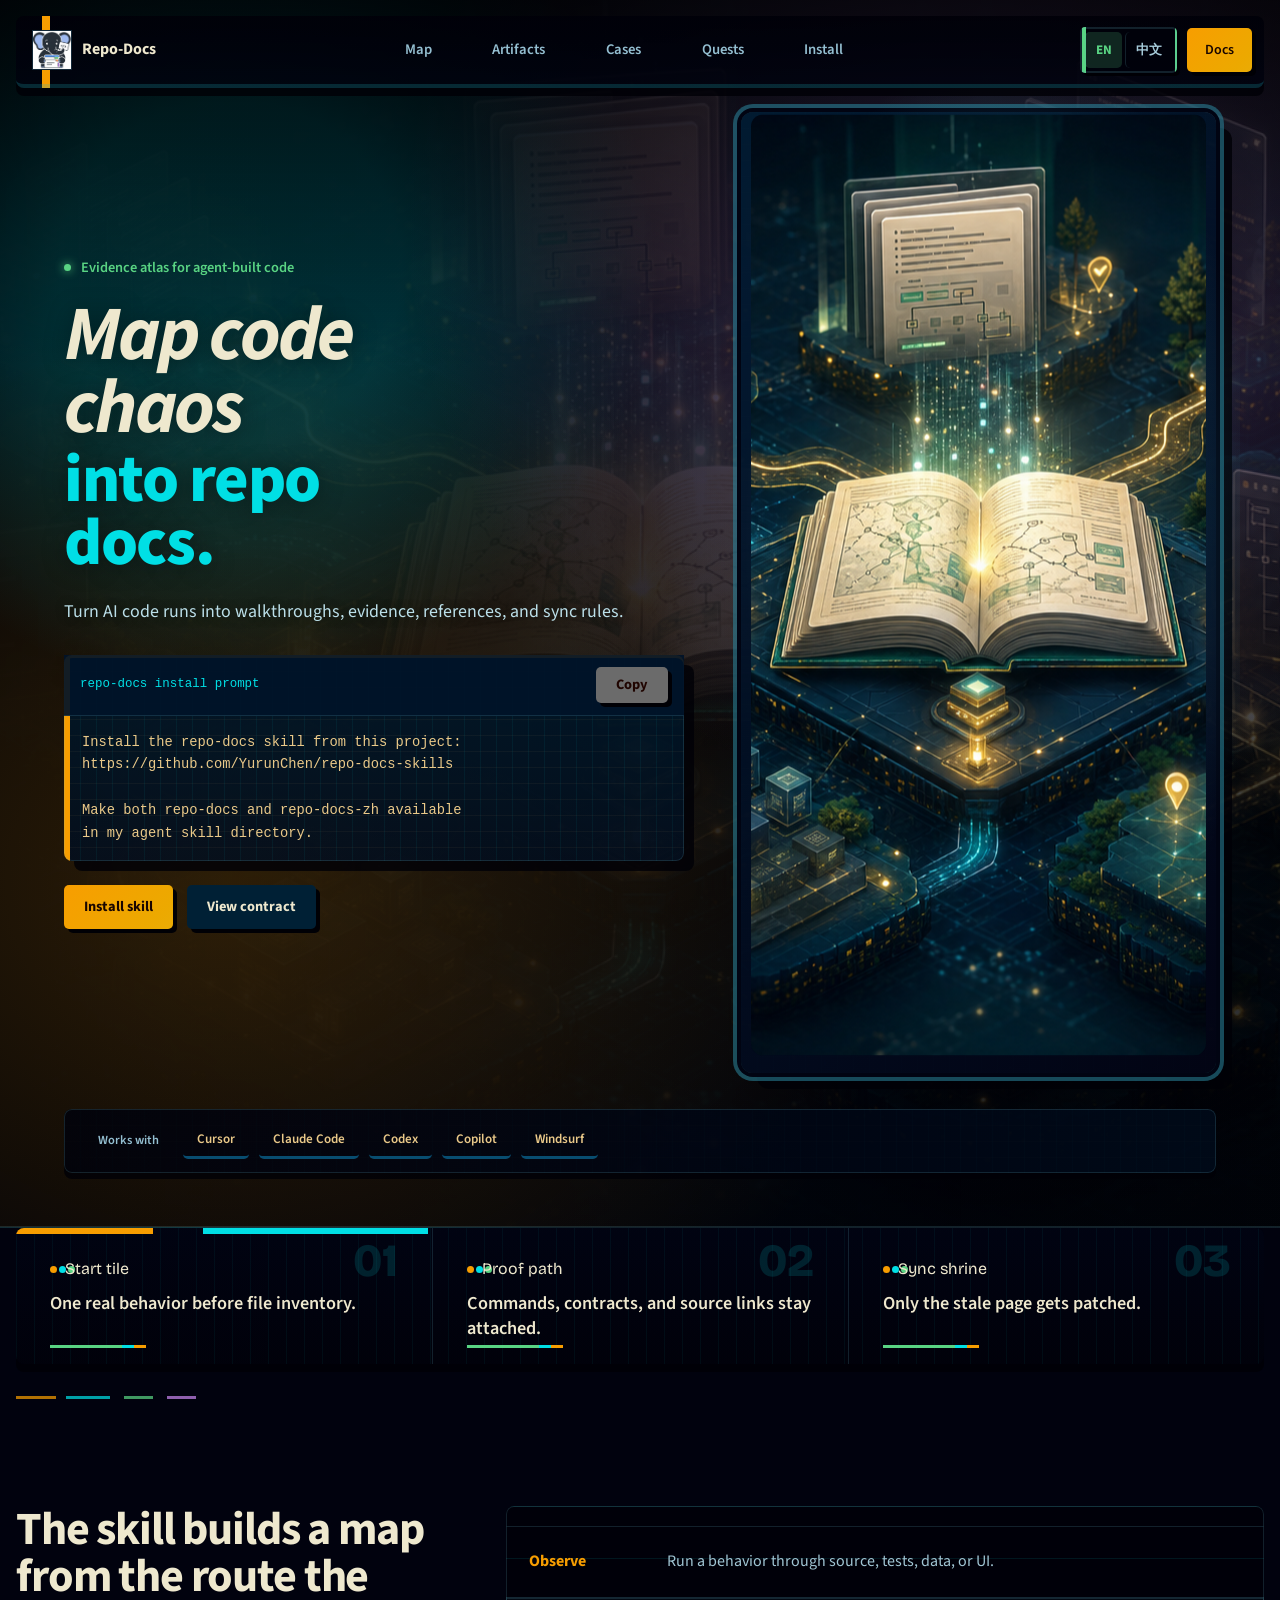
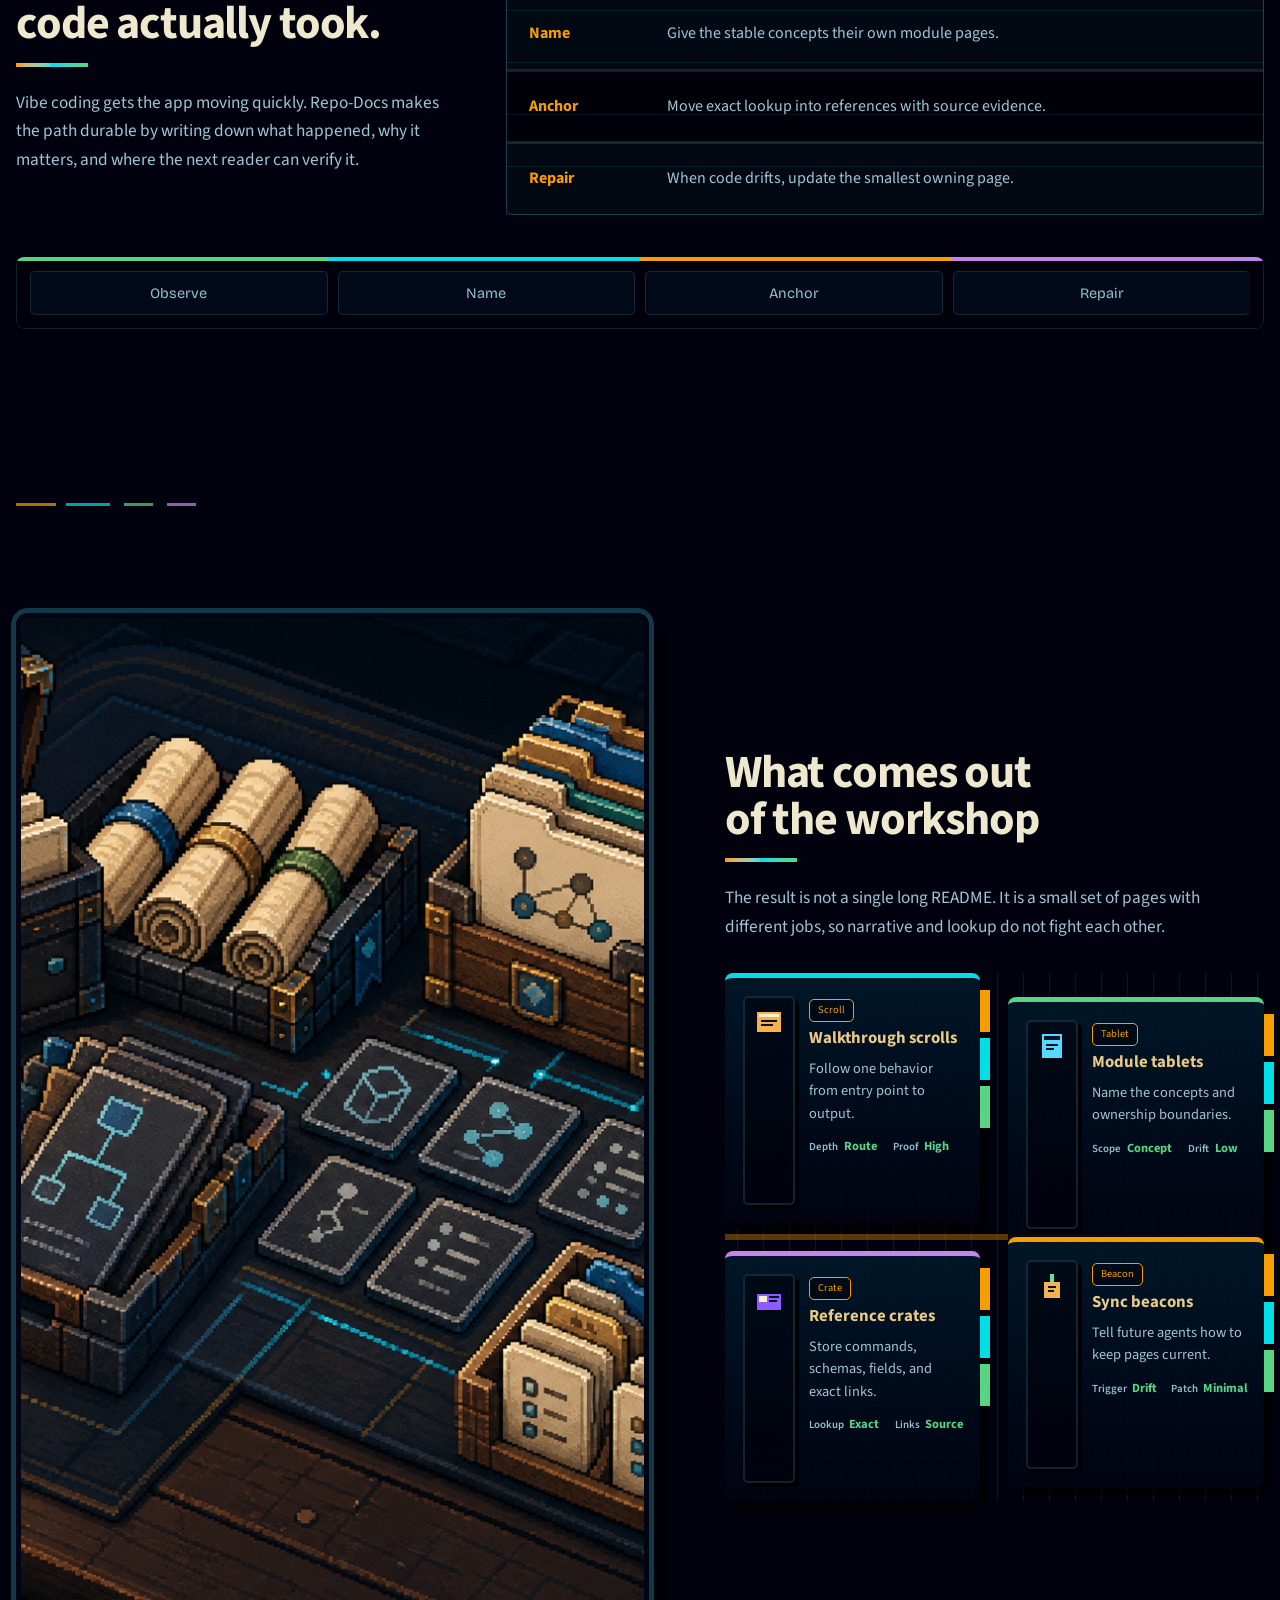
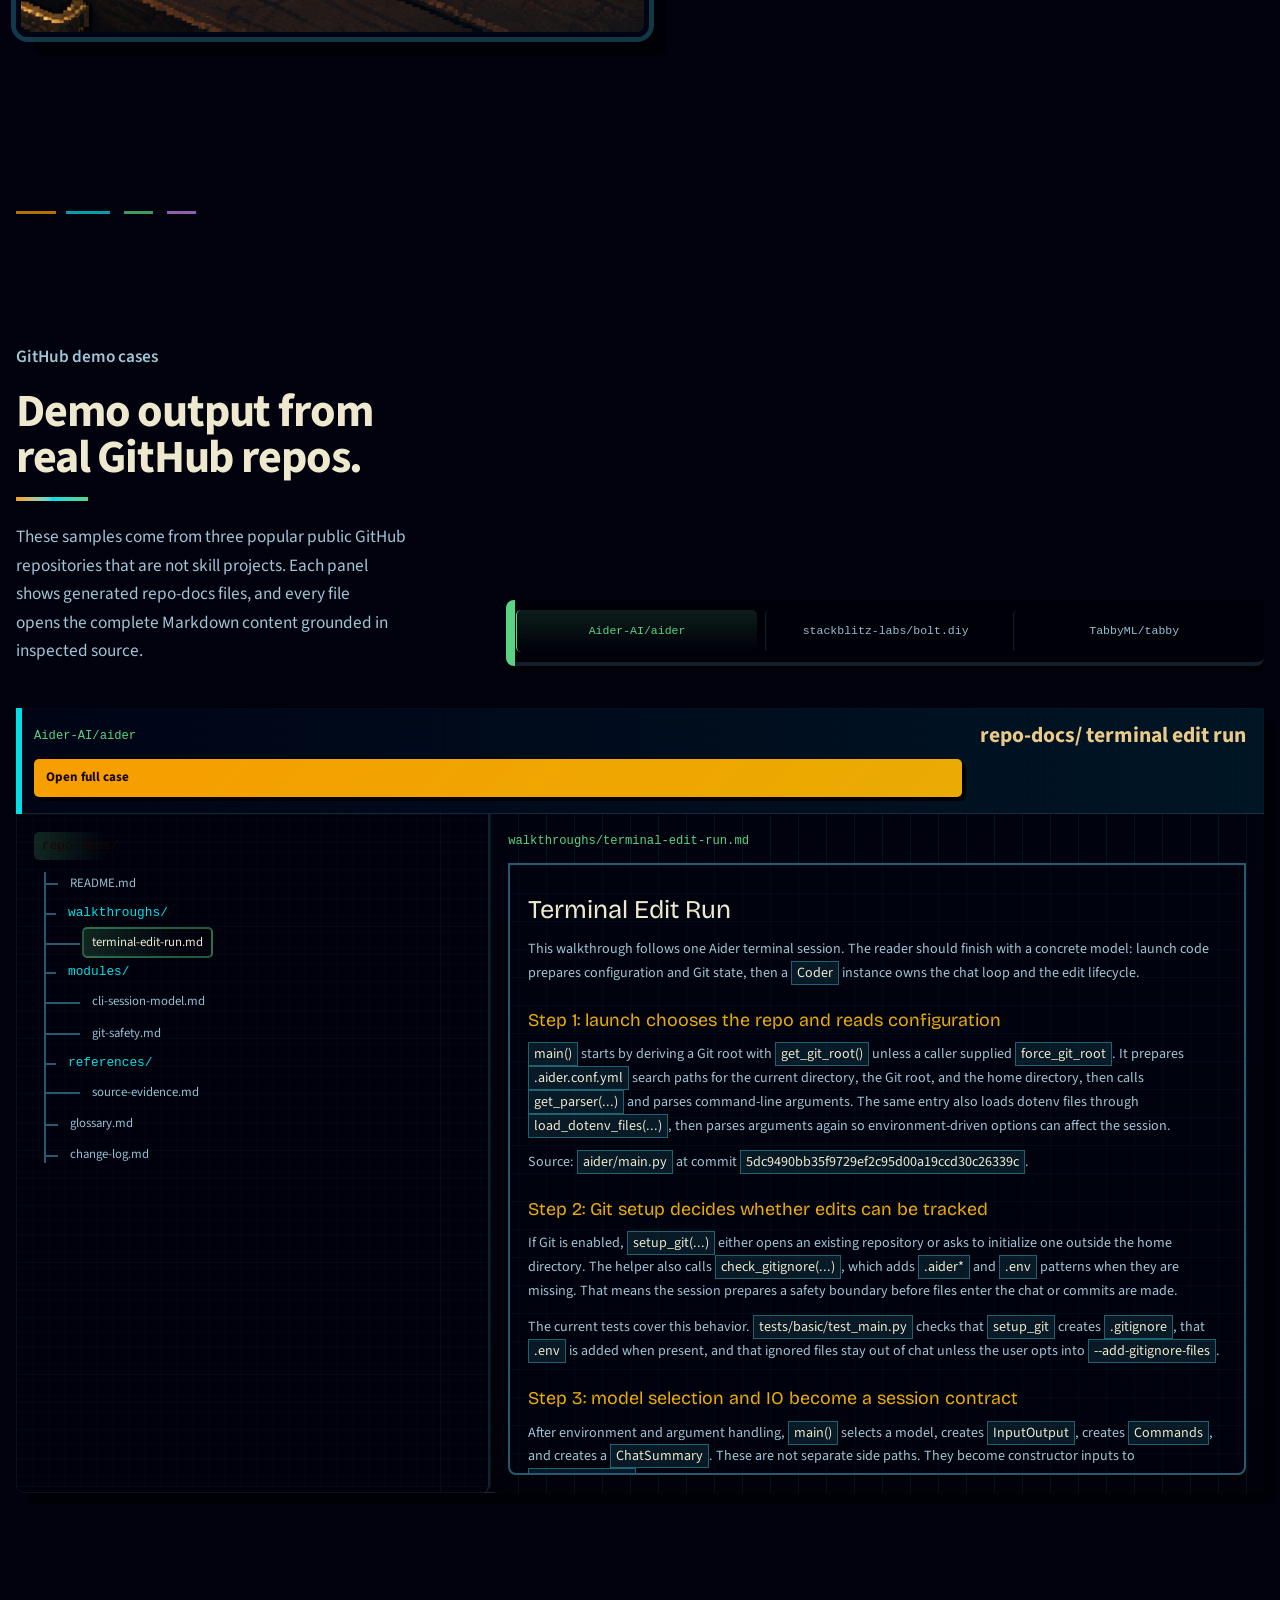
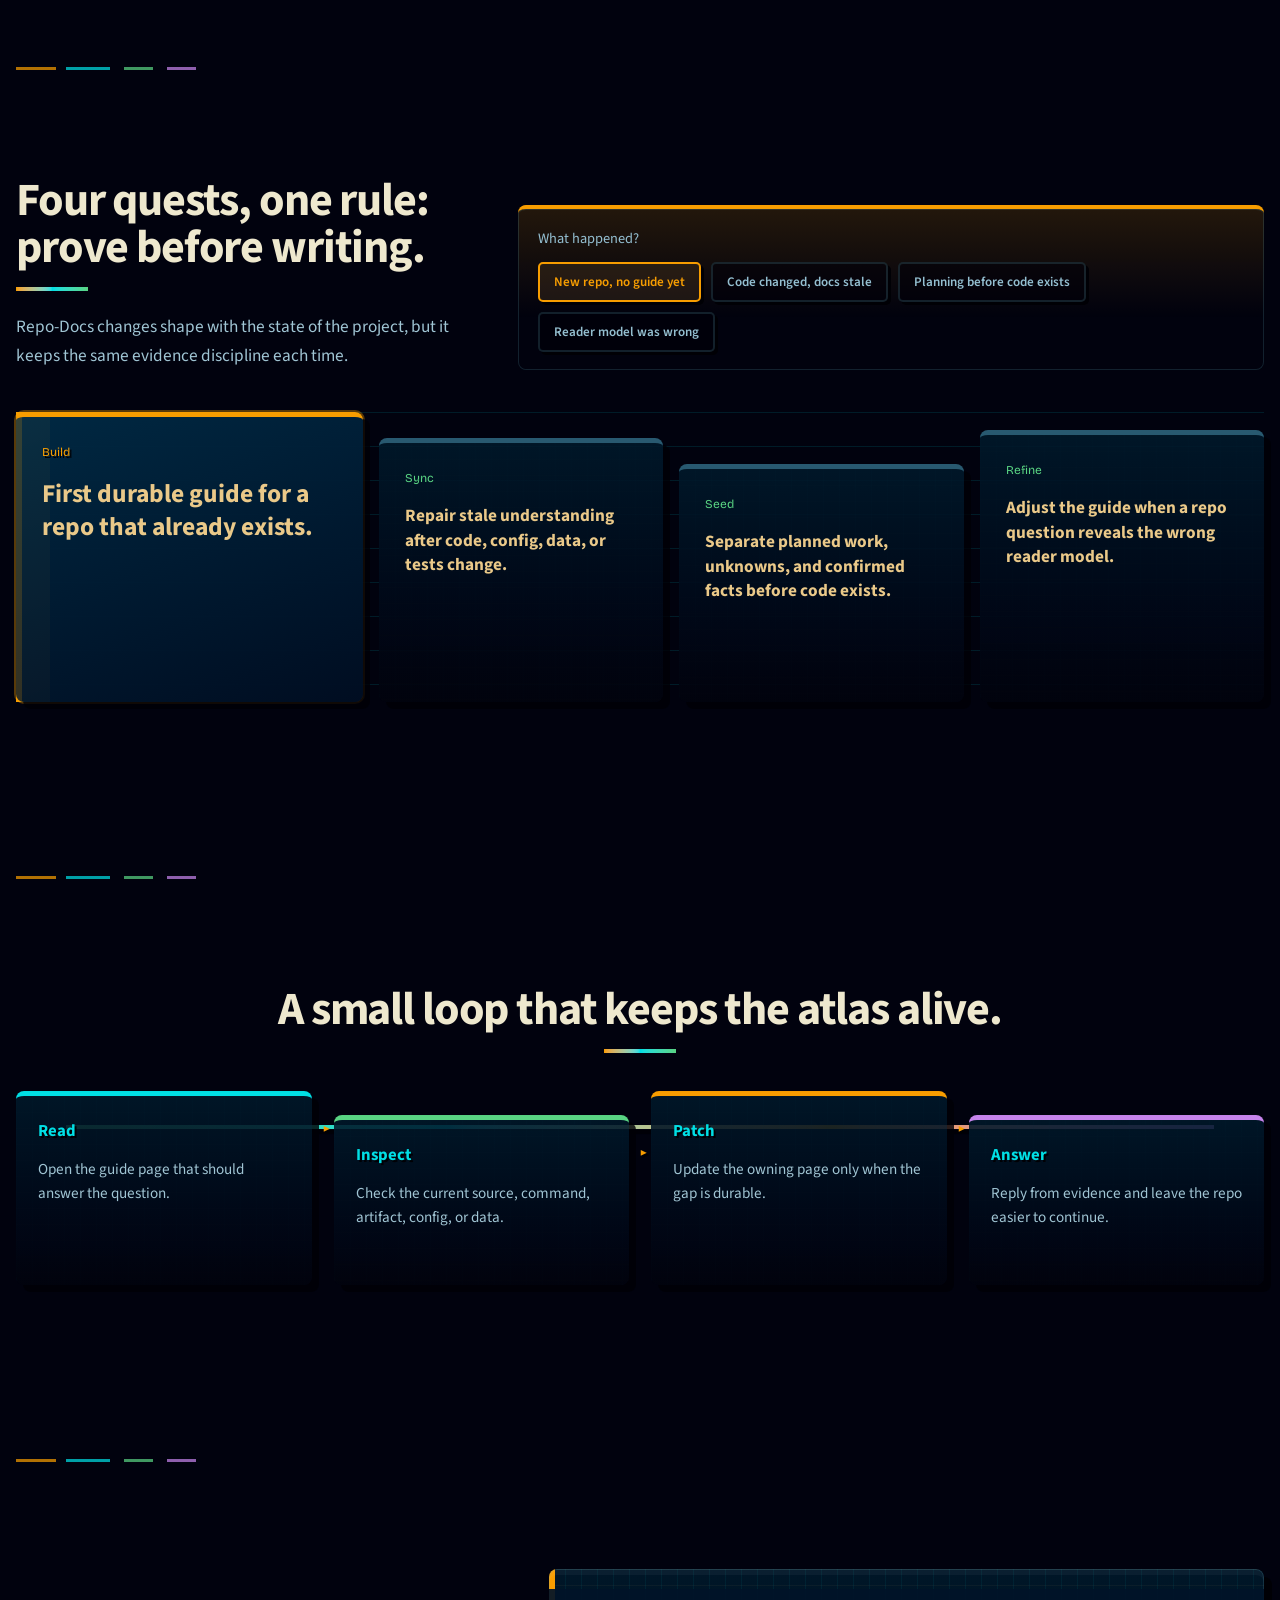
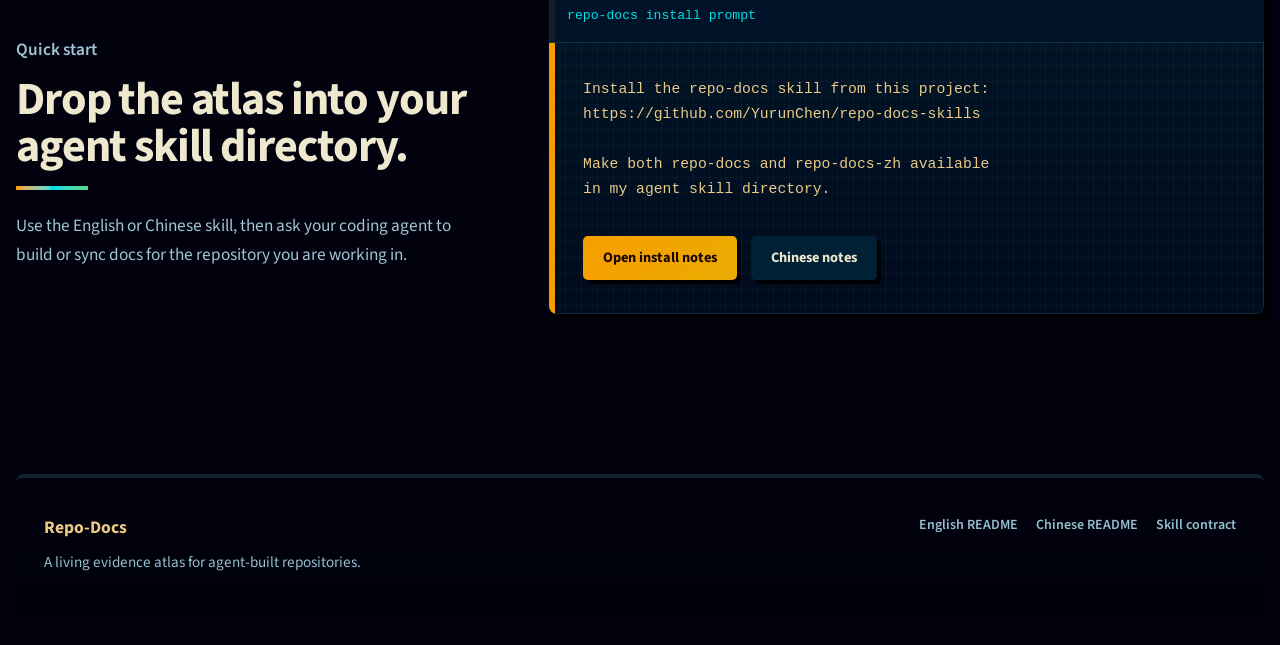
==== docs/index.html @ 0fee15e7 "Deploy project homepage to GitHub Pages" ====
<!doctype html>
<html lang="en">
  <head>
    <meta charset="utf-8" />
    <meta name="viewport" content="width=device-width, initial-scale=1" />
    <title>Repo-Docs - Evidence atlas for agent-built code</title>
    <meta
      name="description"
      content="Repo-Docs is a coding-agent skill that turns fast AI code changes into walkthroughs, evidence pages, references, and sync rules that live beside the source."
    />
    <meta property="og:title" content="Repo-Docs" />
    <meta
      property="og:description"
      content="An evidence atlas for keeping repo understanding alive after AI coding runs."
    />
    <meta property="og:image" content="assets/repo-docs-evidence-atlas.png" />
    <link rel="icon" href="assets/logo.png" />
    <link rel="preload" as="image" href="assets/repo-docs-evidence-atlas.png" fetchpriority="high" />
    <link rel="preconnect" href="https://fonts.googleapis.com" />
    <link rel="preconnect" href="https://fonts.gstatic.com" crossorigin />
    <link
      href="https://fonts.googleapis.com/css2?family=Bricolage+Grotesque:wght@600;700;800&family=Source+Sans+3:ital,wght@0,400;0,500;0,600;0,700;1,400&display=swap"
      rel="stylesheet"
    />
    <link rel="stylesheet" href="assets/site.css?v=20260627-demo-title" />
  </head>
  <body>
    <div class="atlas-bg" aria-hidden="true">
      <div class="aurora aurora-a"></div>
      <div class="aurora aurora-b"></div>
      <div class="sky-layer">
        <span class="star star-a"></span>
        <span class="star star-b"></span>
        <span class="star star-c"></span>
        <span class="star star-d"></span>
        <span class="star star-e"></span>
        <span class="star star-f"></span>
        <span class="star star-g"></span>
        <span class="star star-h"></span>
        <span class="star star-i"></span>
        <span class="star star-j"></span>
      </div>
      <div class="horizon-glow"></div>
      <div class="pixel-tiles">
        <i></i><i></i><i></i><i></i><i></i><i></i><i></i><i></i>
      </div>
      <div class="scanlines"></div>
    </div>

    <div class="pixel-toast" role="status" aria-live="polite"></div>
    <a class="skip-link" href="#main">Skip to content</a>

    <header class="site-nav" aria-label="Primary navigation">
      <a class="brand" href="#top" aria-label="Repo-Docs home">
        <img src="assets/logo.png" alt="" width="735" height="703" />
        <span>Repo-Docs</span>
      </a>
      <nav class="nav-links" aria-label="Sections">
        <a href="#map">Map</a>
        <a href="#artifacts">Artifacts</a>
        <a href="#cases">Cases</a>
        <a href="#quests">Quests</a>
        <a href="#install">Install</a>
      </nav>
      <div class="nav-utility">
        <div class="language-switch" role="group" aria-label="Language">
          <button type="button" data-lang-switch="en" aria-pressed="true">EN</button>
          <button type="button" data-lang-switch="zh" aria-pressed="false">中文</button>
        </div>
        <a class="nav-action" href="README.md">Docs</a>
      </div>
    </header>

    <main id="main">
      <section class="hero-atlas" id="top" aria-labelledby="hero-title">
        <div class="hero-grid">
          <div class="hero-copy">
            <p class="eyebrow">
              <span class="eyebrow-pip" aria-hidden="true"></span>
              <span class="eyebrow-text">Evidence atlas for agent-built code</span>
            </p>
            <h1 id="hero-title">
              <span class="hero-serif">Map code chaos</span>
              <span class="hero-pixel">into repo docs.</span>
            </h1>
            <p class="hero-lead">
              Turn AI code runs into walkthroughs, evidence, references, and sync rules.
            </p>

            <div class="hero-install pixel-frame" aria-label="Install prompt">
              <div class="hero-install-top">
                <span>repo-docs install prompt</span>
                <button class="button button-copy" type="button" data-copy-install aria-label="Copy install prompt">Copy</button>
              </div>
              <pre><code id="install-snippet-code" data-install-snippet>Install the repo-docs skill from this project:
https://github.com/YurunChen/repo-docs-skills

Make both repo-docs and repo-docs-zh available
in my agent skill directory.</code></pre>
            </div>

            <div class="hero-actions" aria-label="Primary actions">
              <a class="button button-primary" href="#install">Install skill</a>
              <a class="button button-secondary" href="SKILL.md">View contract</a>
            </div>
          </div>

          <div class="hero-stage">
            <figure class="hero-map pixel-frame">
              <span class="hero-bloom" aria-hidden="true"></span>
              <img
                src="assets/repo-docs-evidence-atlas.png"
                alt="A cinematic evidence atlas where code panels, file trees, and document islands connect through glowing source paths"
                width="1672"
                height="941"
                fetchpriority="high"
              />
              <nav class="map-hotspots" aria-label="Jump to sections">
                <a class="hotspot hotspot-map" href="#map" aria-label="Go to map section">Map</a>
                <a class="hotspot hotspot-workshop" href="#artifacts" aria-label="Go to artifacts section">Workshop</a>
                <a class="hotspot hotspot-cases" href="#cases" aria-label="Go to cases section">Cases</a>
              </nav>
            </figure>

          </div>
        </div>

        <div class="agents-strip pixel-frame" aria-label="Compatible coding agents">
          <span class="agents-label">Works with</span>
          <ul>
            <li>Cursor</li>
            <li>Claude Code</li>
            <li>Codex</li>
            <li>Copilot</li>
            <li>Windsurf</li>
          </ul>
        </div>
      </section>

      <section class="world-strip pixel-frame" aria-label="Repo-Docs operating promises">
        <article>
          <span>Start tile</span>
          <strong>One real behavior before file inventory.</strong>
        </article>
        <article>
          <span>Proof path</span>
          <strong>Commands, contracts, and source links stay attached.</strong>
        </article>
        <article>
          <span>Sync shrine</span>
          <strong>Only the stale page gets patched.</strong>
        </article>
      </section>

      <section class="section map-section" id="map" aria-labelledby="map-title">
        <div class="section-copy">
          <h2 id="map-title">The skill builds a map from the route the code actually took.</h2>
          <p>
            Vibe coding gets the app moving quickly. Repo-Docs makes the path durable by writing down
            what happened, why it matters, and where the next reader can verify it.
          </p>
        </div>

        <nav class="map-route pixel-frame" aria-label="Observe Name Anchor Repair loop">
          <button type="button" data-step="observe" aria-pressed="false">Observe</button>
          <button type="button" data-step="name" aria-pressed="false">Name</button>
          <button type="button" data-step="anchor" aria-pressed="false">Anchor</button>
          <button type="button" data-step="repair" aria-pressed="false">Repair</button>
        </nav>

        <div class="pixel-ledger pixel-frame" aria-label="Repo-Docs map rules">
          <div class="ledger-row" data-step="observe" tabindex="0">
            <strong>Observe</strong>
            <span>Run a behavior through source, tests, data, or UI.</span>
          </div>
          <div class="ledger-row" data-step="name" tabindex="0">
            <strong>Name</strong>
            <span>Give the stable concepts their own module pages.</span>
          </div>
          <div class="ledger-row" data-step="anchor" tabindex="0">
            <strong>Anchor</strong>
            <span>Move exact lookup into references with source evidence.</span>
          </div>
          <div class="ledger-row" data-step="repair" tabindex="0">
            <strong>Repair</strong>
            <span>When code drifts, update the smallest owning page.</span>
          </div>
        </div>
      </section>

      <section class="section workshop-section" id="artifacts" aria-labelledby="artifacts-title">
        <figure class="workshop-art pixel-frame">
          <img
            src="assets/repo-docs-pixel-workshop.png"
            alt="An illustrated workshop table with folders, scrolls, command tiles, reference crates, and a sync checklist"
            width="1536"
            height="1024"
            loading="lazy"
            decoding="async"
          />
        </figure>
        <div class="workshop-copy">
          <h2 id="artifacts-title">What comes out of the workshop</h2>
          <p>
            The result is not a single long README. It is a small set of pages with different jobs,
            so narrative and lookup do not fight each other.
          </p>
          <div class="inventory-grid" aria-label="Repo-Docs generated artifacts">
            <article class="inventory-card">
              <div class="inventory-icon" aria-hidden="true">
                <svg viewBox="0 0 32 32" width="32" height="32"><rect x="4" y="6" width="24" height="20" fill="#f4b34f"/><rect x="6" y="8" width="20" height="3" fill="#fff3c4"/><rect x="8" y="14" width="16" height="2" fill="#0a1028"/><rect x="8" y="18" width="12" height="2" fill="#0a1028"/></svg>
              </div>
              <div class="inventory-meta">
                <span class="inventory-rarity">Scroll</span>
                <h3>Walkthrough scrolls</h3>
                <p>Follow one behavior from entry point to output.</p>
                <dl class="inventory-stats">
                  <div><dt>Depth</dt><dd>Route</dd></div>
                  <div><dt>Proof</dt><dd>High</dd></div>
                </dl>
              </div>
            </article>
            <article class="inventory-card">
              <div class="inventory-icon" aria-hidden="true">
                <svg viewBox="0 0 32 32" width="32" height="32"><rect x="6" y="4" width="20" height="24" fill="#56d8ff"/><rect x="8" y="6" width="16" height="4" fill="#0a1028"/><rect x="10" y="14" width="12" height="2" fill="#0a1028"/><rect x="10" y="18" width="8" height="2" fill="#0a1028"/></svg>
              </div>
              <div class="inventory-meta">
                <span class="inventory-rarity">Tablet</span>
                <h3>Module tablets</h3>
                <p>Name the concepts and ownership boundaries.</p>
                <dl class="inventory-stats">
                  <div><dt>Scope</dt><dd>Concept</dd></div>
                  <div><dt>Drift</dt><dd>Low</dd></div>
                </dl>
              </div>
            </article>
            <article class="inventory-card">
              <div class="inventory-icon" aria-hidden="true">
                <svg viewBox="0 0 32 32" width="32" height="32"><rect x="4" y="10" width="24" height="16" fill="#8c5cff"/><rect x="6" y="12" width="8" height="6" fill="#fff3c4"/><rect x="16" y="12" width="10" height="2" fill="#0a1028"/><rect x="16" y="16" width="8" height="2" fill="#0a1028"/></svg>
              </div>
              <div class="inventory-meta">
                <span class="inventory-rarity">Crate</span>
                <h3>Reference crates</h3>
                <p>Store commands, schemas, fields, and exact links.</p>
                <dl class="inventory-stats">
                  <div><dt>Lookup</dt><dd>Exact</dd></div>
                  <div><dt>Links</dt><dd>Source</dd></div>
                </dl>
              </div>
            </article>
            <article class="inventory-card">
              <div class="inventory-icon" aria-hidden="true">
                <svg viewBox="0 0 32 32" width="32" height="32"><rect x="14" y="4" width="4" height="8" fill="#64e38f"/><rect x="8" y="12" width="16" height="16" fill="#f4b34f"/><rect x="12" y="16" width="8" height="2" fill="#0a1028"/><rect x="12" y="20" width="6" height="2" fill="#0a1028"/></svg>
              </div>
              <div class="inventory-meta">
                <span class="inventory-rarity">Beacon</span>
                <h3>Sync beacons</h3>
                <p>Tell future agents how to keep pages current.</p>
                <dl class="inventory-stats">
                  <div><dt>Trigger</dt><dd>Drift</dd></div>
                  <div><dt>Patch</dt><dd>Minimal</dd></div>
                </dl>
              </div>
            </article>
          </div>
        </div>
      </section>

      <section class="section case-section" id="cases" aria-labelledby="case-title">
        <div class="case-copy">
          <p class="section-note">GitHub demo cases</p>
          <h2 id="case-title">Demo output from real GitHub repos.</h2>
          <p>
            These samples come from three popular public GitHub repositories that are not skill
            projects. Each panel shows generated repo-docs files, and every file opens the complete
            Markdown content grounded in inspected source.
          </p>
        </div>

        <div class="case-tabs pixel-frame" role="tablist" aria-label="Case study repositories">
          <button type="button" role="tab" id="case-tab-aider" class="is-active" data-case-tab="aider" aria-selected="true" aria-controls="case-panel-aider">Aider-AI/aider</button>
          <button type="button" role="tab" id="case-tab-bolt" data-case-tab="bolt" aria-selected="false" aria-controls="case-panel-bolt">stackblitz-labs/bolt.diy</button>
          <button type="button" role="tab" id="case-tab-tabby" data-case-tab="tabby" aria-selected="false" aria-controls="case-panel-tabby">TabbyML/tabby</button>
        </div>

        <div class="case-showcase" aria-label="Repo-Docs generated file trees from public GitHub repos">
          <article class="case-repo-tree pixel-frame is-active" id="case-panel-aider" data-case-panel="aider" role="tabpanel" aria-labelledby="case-tab-aider">
            <div class="case-tree-head">
              <span>Aider-AI/aider</span>
              <strong>repo-docs/ terminal edit run</strong>
              <a href="case-studies/aider.md">Open full case</a>
            </div>
            <div class="case-tree-split">
              <div class="case-tree-pane" aria-label="Generated file tree for Aider-AI aider">
                <div class="tree-node tree-root">repo-docs/</div>
                <div class="tree-branch">
                  <button class="tree-node tree-file" type="button" data-file="case-studies/generated/aider/repo-docs/README.md" data-title="README.md">README.md</button>
                  <div class="tree-node tree-folder">walkthroughs/</div>
                  <button class="tree-node tree-file tree-leaf is-active" type="button" data-file="case-studies/generated/aider/repo-docs/walkthroughs/terminal-edit-run.md" data-title="walkthroughs/terminal-edit-run.md" aria-current="true">terminal-edit-run.md</button>
                  <div class="tree-node tree-folder">modules/</div>
                  <button class="tree-node tree-file tree-leaf" type="button" data-file="case-studies/generated/aider/repo-docs/modules/cli-session-model.md" data-title="modules/cli-session-model.md">cli-session-model.md</button>
                  <button class="tree-node tree-file tree-leaf" type="button" data-file="case-studies/generated/aider/repo-docs/modules/git-safety.md" data-title="modules/git-safety.md">git-safety.md</button>
                  <div class="tree-node tree-folder">references/</div>
                  <button class="tree-node tree-file tree-leaf" type="button" data-file="case-studies/generated/aider/repo-docs/references/source-evidence.md" data-title="references/source-evidence.md">source-evidence.md</button>
                  <button class="tree-node tree-file" type="button" data-file="case-studies/generated/aider/repo-docs/glossary.md" data-title="glossary.md">glossary.md</button>
                  <button class="tree-node tree-file" type="button" data-file="case-studies/generated/aider/repo-docs/change-log.md" data-title="change-log.md">change-log.md</button>
                </div>
              </div>
              <div class="case-file-preview" aria-live="polite">
                <span>walkthroughs/terminal-edit-run.md</span>
                <div class="case-file-content case-markdown-content">Loading generated file...</div>
              </div>
            </div>
          </article>

          <article class="case-repo-tree pixel-frame" id="case-panel-bolt" data-case-panel="bolt" role="tabpanel" aria-labelledby="case-tab-bolt" hidden>
            <div class="case-tree-head">
              <span>stackblitz-labs/bolt.diy</span>
              <strong>repo-docs/ chat streaming path</strong>
              <a href="case-studies/bolt-diy.md">Open full case</a>
            </div>
            <div class="case-tree-split">
              <div class="case-tree-pane" aria-label="Generated file tree for stackblitz-labs bolt diy">
                <div class="tree-node tree-root">repo-docs/</div>
                <div class="tree-branch">
                  <button class="tree-node tree-file" type="button" data-file="case-studies/generated/bolt-diy/repo-docs/README.md" data-title="README.md">README.md</button>
                  <div class="tree-node tree-folder">walkthroughs/</div>
                  <button class="tree-node tree-file tree-leaf is-active" type="button" data-file="case-studies/generated/bolt-diy/repo-docs/walkthroughs/chat-to-stream.md" data-title="walkthroughs/chat-to-stream.md" aria-current="true">chat-to-stream.md</button>
                  <div class="tree-node tree-folder">modules/</div>
                  <button class="tree-node tree-file tree-leaf" type="button" data-file="case-studies/generated/bolt-diy/repo-docs/modules/context-buffer.md" data-title="modules/context-buffer.md">context-buffer.md</button>
                  <button class="tree-node tree-file tree-leaf" type="button" data-file="case-studies/generated/bolt-diy/repo-docs/modules/mcp-tool-loop.md" data-title="modules/mcp-tool-loop.md">mcp-tool-loop.md</button>
                  <div class="tree-node tree-folder">references/</div>
                  <button class="tree-node tree-file tree-leaf" type="button" data-file="case-studies/generated/bolt-diy/repo-docs/references/source-evidence.md" data-title="references/source-evidence.md">source-evidence.md</button>
                  <button class="tree-node tree-file" type="button" data-file="case-studies/generated/bolt-diy/repo-docs/glossary.md" data-title="glossary.md">glossary.md</button>
                  <button class="tree-node tree-file" type="button" data-file="case-studies/generated/bolt-diy/repo-docs/change-log.md" data-title="change-log.md">change-log.md</button>
                </div>
              </div>
              <div class="case-file-preview" aria-live="polite">
                <span>walkthroughs/chat-to-stream.md</span>
                <div class="case-file-content case-markdown-content">Loading generated file...</div>
              </div>
            </div>
          </article>

          <article class="case-repo-tree pixel-frame" id="case-panel-tabby" data-case-panel="tabby" role="tabpanel" aria-labelledby="case-tab-tabby" hidden>
            <div class="case-tree-head">
              <span>TabbyML/tabby</span>
              <strong>repo-docs/ completion service path</strong>
              <a href="case-studies/tabby.md">Open full case</a>
            </div>
            <div class="case-tree-split">
              <div class="case-tree-pane" aria-label="Generated file tree for TabbyML tabby">
                <div class="tree-node tree-root">repo-docs/</div>
                <div class="tree-branch">
                  <button class="tree-node tree-file" type="button" data-file="case-studies/generated/tabby/repo-docs/README.md" data-title="README.md">README.md</button>
                  <div class="tree-node tree-folder">walkthroughs/</div>
                  <button class="tree-node tree-file tree-leaf is-active" type="button" data-file="case-studies/generated/tabby/repo-docs/walkthroughs/completion-request.md" data-title="walkthroughs/completion-request.md" aria-current="true">completion-request.md</button>
                  <div class="tree-node tree-folder">modules/</div>
                  <button class="tree-node tree-file tree-leaf" type="button" data-file="case-studies/generated/tabby/repo-docs/modules/completion-service.md" data-title="modules/completion-service.md">completion-service.md</button>
                  <button class="tree-node tree-file tree-leaf" type="button" data-file="case-studies/generated/tabby/repo-docs/modules/retrieval-snippets.md" data-title="modules/retrieval-snippets.md">retrieval-snippets.md</button>
                  <div class="tree-node tree-folder">references/</div>
                  <button class="tree-node tree-file tree-leaf" type="button" data-file="case-studies/generated/tabby/repo-docs/references/source-evidence.md" data-title="references/source-evidence.md">source-evidence.md</button>
                  <button class="tree-node tree-file" type="button" data-file="case-studies/generated/tabby/repo-docs/glossary.md" data-title="glossary.md">glossary.md</button>
                  <button class="tree-node tree-file" type="button" data-file="case-studies/generated/tabby/repo-docs/change-log.md" data-title="change-log.md">change-log.md</button>
                </div>
              </div>
              <div class="case-file-preview" aria-live="polite">
                <span>walkthroughs/completion-request.md</span>
                <div class="case-file-content case-markdown-content">Loading generated file...</div>
              </div>
            </div>
          </article>
        </div>
      </section>

      <section class="section quest-section" id="quests" aria-labelledby="quest-title">
        <div class="quest-heading">
          <h2 id="quest-title">Four quests, one rule: prove before writing.</h2>
          <p>
            Repo-Docs changes shape with the state of the project, but it keeps the same evidence
            discipline each time.
          </p>
        </div>

        <div class="quest-advisor pixel-frame" aria-label="Pick your situation">
          <p>What happened?</p>
          <div class="quest-chips">
            <button type="button" class="is-active" data-quest-pick="build">New repo, no guide yet</button>
            <button type="button" data-quest-pick="sync">Code changed, docs stale</button>
            <button type="button" data-quest-pick="seed">Planning before code exists</button>
            <button type="button" data-quest-pick="refine">Reader model was wrong</button>
          </div>
        </div>

        <div class="quest-board pixel-frame" aria-label="Repo-Docs skill modes">
          <article class="quest-large is-highlighted" data-quest="build">
            <span>Build</span>
            <h3>First durable guide for a repo that already exists.</h3>
          </article>
          <article data-quest="sync">
            <span>Sync</span>
            <h3>Repair stale understanding after code, config, data, or tests change.</h3>
          </article>
          <article data-quest="seed">
            <span>Seed</span>
            <h3>Separate planned work, unknowns, and confirmed facts before code exists.</h3>
          </article>
          <article data-quest="refine">
            <span>Refine</span>
            <h3>Adjust the guide when a repo question reveals the wrong reader model.</h3>
          </article>
        </div>
      </section>

      <section class="section path-section" aria-labelledby="path-title">
        <h2 id="path-title">A small loop that keeps the atlas alive.</h2>
        <div class="path-track" aria-label="Repo-Docs sync loop">
          <article class="loop-step">
            <strong>Read</strong>
            <p>Open the guide page that should answer the question.</p>
          </article>
          <article class="loop-step">
            <strong>Inspect</strong>
            <p>Check the current source, command, artifact, config, or data.</p>
          </article>
          <article class="loop-step">
            <strong>Patch</strong>
            <p>Update the owning page only when the gap is durable.</p>
          </article>
          <article class="loop-step">
            <strong>Answer</strong>
            <p>Reply from evidence and leave the repo easier to continue.</p>
          </article>
        </div>
      </section>

      <section class="section install-section" id="install" aria-labelledby="install-title">
        <div class="install-copy">
          <p class="section-note">Quick start</p>
          <h2 id="install-title">Drop the atlas into your agent skill directory.</h2>
          <p>
            Use the English or Chinese skill, then ask your coding agent to build or sync docs for
            the repository you are working in.
          </p>
        </div>
        <div class="terminal-panel pixel-frame" aria-label="Installation prompt">
          <div class="terminal-top">repo-docs install prompt</div>
          <pre><code data-install-snippet>Install the repo-docs skill from this project:
https://github.com/YurunChen/repo-docs-skills

Make both repo-docs and repo-docs-zh available
in my agent skill directory.</code></pre>
          <div class="terminal-actions">
            <a class="button button-primary" href="README.md#install-in-30-seconds">Open install notes</a>
            <a class="button button-secondary" href="README_CN.md#30-秒安装">中文说明</a>
          </div>
        </div>
      </section>
    </main>

    <footer class="site-footer pixel-frame">
      <div>
        <a class="footer-brand" href="#top">Repo-Docs</a>
        <p>A living evidence atlas for agent-built repositories.</p>
      </div>
      <nav class="footer-links" aria-label="Footer">
        <a href="README.md">English README</a>
        <a href="README_CN.md">中文 README</a>
        <a href="SKILL.md">Skill contract</a>
      </nav>
    </footer>

    <script src="assets/gsap.min.js"></script>
    <script src="assets/site.js?v=20260627-demo-title"></script>
  </body>
</html>
---- docs/assets/site.css ----
:root {
  color-scheme: dark;
  --void: oklch(0.1 0.035 270);
  --night: oklch(0.145 0.04 255);
  --panel: oklch(0.19 0.045 250);
  --panel-2: oklch(0.255 0.055 235);
  --ink: oklch(0.93 0.035 96);
  --paper: oklch(0.85 0.09 84);
  --gold: oklch(0.78 0.16 82);
  --muted: oklch(0.78 0.052 225);
  --cyan: oklch(0.82 0.14 198);
  --amber: oklch(0.77 0.17 70);
  --emerald: oklch(0.78 0.16 152);
  --violet: oklch(0.72 0.16 312);
  --rose: oklch(0.72 0.15 18);
  --line: oklch(0.44 0.065 232);
  --line-soft: oklch(0.72 0.08 210 / 0.18);
  --dark-line: oklch(0.115 0.035 264);
  --shadow: oklch(0.055 0.035 270);
  --glow-cyan: oklch(0.82 0.14 198 / 0.42);
  --glow-amber: oklch(0.77 0.17 70 / 0.38);
  --glow-violet: oklch(0.72 0.16 312 / 0.3);
  --surface: oklch(0.17 0.04 252 / 0.86);
  --surface-strong: oklch(0.21 0.05 244 / 0.92);
  --surface-warm: oklch(0.2 0.055 58 / 0.9);
  --max: 1328px;
  --bevel-hi: oklch(0.58 0.09 218);
  --bevel-mid: oklch(0.4 0.085 238);
  --bevel-lo: oklch(0.23 0.065 258);
  --bevel-inset: oklch(0.155 0.05 252);
  --dither:
    linear-gradient(90deg, oklch(0.82 0.14 198 / 0.06) 1px, transparent 1px) 0 0 / 16px 16px,
    linear-gradient(oklch(0.86 0.12 84 / 0.045) 1px, transparent 1px) 0 0 / 16px 16px;
  --pixel-shadow: 0 8px 8px oklch(0.05 0.03 270 / 0.42);
  --font-body: "Source Sans 3", ui-sans-serif, system-ui, -apple-system, BlinkMacSystemFont, "Segoe UI", sans-serif;
  --font-display: "Bricolage Grotesque", var(--font-body);
  --font-pixel: var(--font-display);
  --font-serif: var(--font-display);
  --font-mono: ui-monospace, SFMono-Regular, Menlo, Monaco, Consolas, "Liberation Mono", monospace;
  --z-bg: 0;
  --z-content: 2;
  --z-nav: 60;
  --z-overlay: 80;
  --z-toast: 200;
  --ease-out: cubic-bezier(0.16, 1, 0.3, 1);
  --space-1: 8px;
  --space-2: 16px;
  --space-3: 24px;
  --space-4: 32px;
  --space-5: 48px;
}

* {
  box-sizing: border-box;
}

html {
  scroll-behavior: auto;
}

body {
  position: relative;
  margin: 0;
  min-width: 320px;
  overflow-x: hidden;
  background: var(--void);
  color: var(--ink);
  font-family: var(--font-body);
  font-size: 16px;
  line-height: 1.6;
  cursor:
    url("data:image/svg+xml,%3Csvg xmlns='http://www.w3.org/2000/svg' width='16' height='16' viewBox='0 0 16 16'%3E%3Cpath fill='%23f4b34f' d='M1 1h4v4H1zm6 0h4v4H7zm0 6h4v4H7z'/%3E%3Cpath fill='%23fff3c4' d='M5 1h2v2H5zm0 4h2v2H5zm4 0h2v2H9z'/%3E%3C/svg%3E")
      0 0,
    auto;
}

::selection {
  background: var(--cyan);
  color: var(--void);
  text-shadow: none;
}

.atlas-bg {
  position: fixed;
  inset: 0;
  z-index: 0;
  pointer-events: none;
  overflow: hidden;
  background:
    radial-gradient(circle at 10% 18%, oklch(0.48 0.12 185 / 0.22) 0 14%, transparent 36%),
    radial-gradient(circle at 86% 10%, oklch(0.42 0.14 318 / 0.24) 0 16%, transparent 42%),
    radial-gradient(ellipse at 52% 100%, oklch(0.45 0.11 130 / 0.2) 0%, transparent 58%),
    linear-gradient(135deg, oklch(0.1 0.05 285) 0%, oklch(0.13 0.04 238) 48%, oklch(0.09 0.035 145) 100%);
}

.aurora {
  position: absolute;
  width: 70vw;
  height: 40vh;
  filter: blur(44px);
  opacity: 0.22;
}

.aurora-a {
  top: -10%;
  left: -10%;
  background: radial-gradient(circle, var(--glow-cyan), transparent 70%);
}

.aurora-b {
  top: 5%;
  right: -15%;
  background: radial-gradient(circle, var(--glow-violet), transparent 70%);
}

body::before {
  position: fixed;
  inset: 0;
  z-index: 1;
  pointer-events: none;
  content: "";
  opacity: 0.18;
  background-image:
    linear-gradient(oklch(0.935 0.065 93 / 0.12) 1px, transparent 1px),
    linear-gradient(90deg, oklch(0.935 0.065 93 / 0.08) 1px, transparent 1px);
  background-size: 16px 16px;
}

body::after {
  position: fixed;
  inset: 0;
  z-index: 1;
  pointer-events: none;
  content: "";
  background: radial-gradient(ellipse at center, transparent 42%, oklch(0.055 0.035 270 / 0.68) 100%);
}

.scanlines {
  position: absolute;
  inset: 0;
  z-index: 3;
  opacity: 0.12;
  background-image: linear-gradient(oklch(0.04 0.02 270 / 0.52) 1px, transparent 1px);
  background-size: 100% 4px;
}

.pixel-tiles {
  position: absolute;
  inset: 0;
  overflow: hidden;
}

.pixel-tiles i {
  position: absolute;
  display: block;
  width: 8px;
  height: 8px;
  opacity: 0.45;
  box-shadow: 4px 4px 0 rgba(0, 0, 0, 0.35);
}

.pixel-tiles i:nth-child(1) { top: 18%; left: 6%; background: var(--violet); }
.pixel-tiles i:nth-child(2) { top: 42%; left: 14%; background: var(--cyan); width: 4px; height: 4px; }
.pixel-tiles i:nth-child(3) { top: 68%; left: 4%; background: var(--amber); }
.pixel-tiles i:nth-child(4) { top: 24%; right: 10%; background: var(--emerald); width: 4px; height: 4px; }
.pixel-tiles i:nth-child(5) { top: 52%; right: 6%; background: var(--violet); }
.pixel-tiles i:nth-child(6) { top: 78%; right: 18%; background: var(--cyan); }
.pixel-tiles i:nth-child(7) { top: 12%; left: 48%; background: var(--paper); width: 4px; height: 4px; }
.pixel-tiles i:nth-child(8) { top: 86%; left: 38%; background: var(--amber); width: 4px; height: 4px; }

.sky-layer {
  position: absolute;
  inset: 0;
  overflow: hidden;
}

.star {
  position: absolute;
  width: 4px;
  height: 4px;
  background: var(--ink);
  box-shadow: 4px 4px 0 rgba(0, 0, 0, 0.45);
  opacity: 0.85;
}

.star-a { top: 12%; left: 8%; animation: twinkle 3.2s steps(4, end) infinite; }
.star-b { top: 22%; right: 14%; width: 3px; height: 3px; animation: twinkle 4.1s steps(4, end) 0.8s infinite; }
.star-c { top: 8%; left: 42%; background: var(--cyan); animation: twinkle 2.6s steps(4, end) 1.2s infinite; }
.star-d { top: 18%; right: 38%; width: 2px; height: 2px; animation: twinkle 5s steps(4, end) 0.4s infinite; }
.star-e { top: 6%; right: 6%; background: var(--amber); animation: twinkle 3.8s steps(4, end) 1.6s infinite; }
.star-f { top: 28%; left: 22%; width: 2px; height: 2px; background: var(--emerald); animation: twinkle 4.4s steps(4, end) 2s infinite; }
.star-g { top: 15%; left: 65%; background: var(--violet); animation: twinkle 3.6s steps(4, end) 0.6s infinite; }
.star-h { top: 4%; left: 28%; width: 2px; height: 2px; animation: twinkle 5.2s steps(4, end) 1.4s infinite; }
.star-i { top: 32%; right: 8%; width: 3px; height: 3px; background: var(--cyan); animation: twinkle 2.8s steps(4, end) 0.2s infinite; }
.star-j { top: 10%; left: 52%; width: 2px; height: 2px; background: var(--paper); animation: twinkle 4.8s steps(4, end) 2.4s infinite; }

.horizon-glow {
  position: absolute;
  bottom: 0;
  left: 0;
  right: 0;
  height: 40vh;
  background: linear-gradient(to top, oklch(0.78 0.16 152 / 0.12) 0%, transparent 70%);
}

@keyframes twinkle {
  0%, 100% { opacity: 0.25; transform: scale(1); }
  50% { opacity: 1; transform: scale(1.4); }
}

@keyframes bloom-pulse {
  0%, 100% { opacity: 0.45; }
  50% { opacity: 0.75; }
}

@keyframes border-glow {
  0%, 100% { border-color: var(--line); }
  50% { border-color: rgba(77, 232, 255, 0.65); }
}

.pixel-frame,
.site-nav,
.world-strip,
.pixel-ledger,
.hero-map,
.hero-install,
.workshop-art,
.case-repo-tree,
.case-tabs,
.quest-board,
.quest-advisor,
.terminal-panel,
.site-footer,
.agents-strip,
.map-route,
.inventory-card,
.loop-step {
  position: relative;
  border: 4px solid var(--bevel-mid);
  outline: 4px solid var(--dark-line);
  outline-offset: -4px;
  box-shadow:
    inset 4px 4px 0 0 var(--bevel-hi),
    inset -4px -4px 0 0 var(--bevel-lo),
    var(--pixel-shadow);
  border-radius: 0;
}

.pixel-frame::before,
.pixel-frame::after {
  position: absolute;
  width: 16px;
  height: 16px;
  z-index: 3;
  pointer-events: none;
  content: "";
  border: 4px solid var(--amber);
  opacity: 0.95;
  box-shadow: 4px 4px 0 var(--shadow);
}

.pixel-frame::before {
  top: -4px;
  left: -4px;
  border-right: 0;
  border-bottom: 0;
}

.pixel-frame::after {
  right: -4px;
  bottom: -4px;
  border-top: 0;
  border-left: 0;
}

.pixel-toast {
  position: fixed;
  bottom: 24px;
  left: 50%;
  z-index: var(--z-toast);
  padding: 12px 20px;
  border: 4px solid var(--dark-line);
  background: var(--panel);
  color: var(--emerald);
  font-family: var(--font-mono);
  font-size: 0.85rem;
  box-shadow: 8px 8px 0 var(--shadow);
  opacity: 0;
  transform: translate(-50%, 12px);
  transition: opacity 160ms steps(2, end), transform 160ms steps(2, end);
  pointer-events: none;
}

.pixel-toast.is-visible {
  opacity: 1;
  transform: translate(-50%, 0);
}

a {
  color: inherit;
  text-decoration: none;
}

a:focus-visible,
button:focus-visible {
  outline: 4px solid var(--cyan);
  outline-offset: 4px;
}

img {
  display: block;
  max-width: 100%;
  image-rendering: auto;
}

pre {
  margin: 0;
  white-space: pre-wrap;
}

code,
pre {
  font-family: inherit;
}

.skip-link {
  position: fixed;
  top: 16px;
  left: 16px;
  z-index: 120;
  padding: 10px 14px;
  border: 2px solid var(--dark-line);
  background: var(--amber);
  color: oklch(0.16 0.06 58);
  font-weight: 600;
  font-size: 0.875rem;
  box-shadow: 4px 4px 0 var(--shadow);
  transform: translateY(-180%);
  transition: transform 160ms steps(2, end);
}

.skip-link:focus {
  transform: translateY(0);
}

.site-nav {
  position: fixed;
  top: 16px;
  left: 50%;
  z-index: var(--z-nav);
  display: grid;
  grid-template-columns: auto 1fr auto;
  align-items: center;
  width: calc(100% - 32px);
  max-width: var(--max);
  min-height: 64px;
  padding: 8px;
  background: var(--dither), oklch(0.135 0.045 263 / 0.97);
  transform: translateX(-50%);
}

.site-nav::before,
.site-nav::after {
  position: absolute;
  width: 8px;
  height: 8px;
  content: "";
  border: 2px solid var(--amber);
  opacity: 0.7;
}

.site-nav::before { top: -2px; left: -2px; border-right: 0; border-bottom: 0; }
.site-nav::after { right: -2px; bottom: -2px; border-top: 0; border-left: 0; }

.brand,
.nav-action,
.button {
  min-height: 44px;
}

.brand {
  display: inline-flex;
  align-items: center;
  gap: 10px;
  padding: 4px 12px 4px 4px;
  color: var(--paper);
  font-weight: 700;
  font-size: 1rem;
}

.brand img {
  width: 40px;
  height: 40px;
  border: 4px solid var(--bevel-mid);
  outline: 2px solid var(--dark-line);
  background: var(--night);
  box-shadow: 4px 4px 0 var(--shadow);
  object-fit: cover;
}

.nav-links {
  display: flex;
  justify-content: center;
  gap: clamp(14px, 2.4vw, 34px);
  color: var(--muted);
  font-size: 0.92rem;
  font-weight: 600;
}

.nav-links a {
  padding: 8px 12px;
  border: 3px solid transparent;
  transition: color 120ms steps(2, end), transform 120ms steps(2, end), border-color 120ms steps(2, end), background 120ms steps(2, end), box-shadow 120ms steps(2, end);
}

.nav-links a:hover,
.footer-links a:hover {
  color: var(--cyan);
  border-color: var(--bevel-mid);
  background: var(--bevel-inset);
  box-shadow: inset 2px 2px 0 var(--bevel-hi), 4px 4px 0 var(--shadow);
  transform: translate(-2px, -2px);
}

.nav-action {
  display: inline-flex;
  align-items: center;
  justify-content: center;
  justify-self: end;
  padding: 0 18px;
  border: 4px solid var(--dark-line);
  border-top-color: oklch(0.68 0.13 82);
  border-left-color: oklch(0.68 0.13 82);
  border-right-color: oklch(0.23 0.07 72);
  border-bottom-color: oklch(0.23 0.07 72);
  background: oklch(0.28 0.075 62);
  color: var(--ink);
  font-size: 0.875rem;
  font-weight: 600;
  box-shadow: 4px 4px 0 var(--shadow);
}

/* Typography */
.eyebrow,
.section-copy h2,
.workshop-copy h2,
.quest-heading h2,
.path-section h2,
.install-copy h2,
.case-copy h2,
.world-strip span,
.quest-board span,
.inventory-card h3,
.quest-board h3,
.loop-step strong,
.case-markdown-content h2,
.case-markdown-content h3,
.map-route button {
  font-family: var(--font-pixel);
  font-weight: 400;
  -webkit-font-smoothing: none;
}

.brand,
.nav-links,
.nav-action,
.skip-link,
.button,
.world-strip strong,
.ledger-row strong,
.case-tree-head strong,
.case-tree-head a,
.footer-brand,
.footer-links,
.agents-strip li {
  font-family: var(--font-body);
}

.eyebrow {
  display: inline-flex;
  align-items: center;
  gap: 10px;
  margin: 0;
  color: var(--cyan);
  font-size: 0.82rem;
  font-weight: 600;
  letter-spacing: 0.04em;
  text-transform: uppercase;
  text-shadow: 2px 2px 0 var(--shadow);
}

.eyebrow-pip {
  width: 8px;
  height: 8px;
  background: var(--emerald);
  box-shadow: 4px 4px 0 var(--shadow);
  animation: twinkle 2.4s steps(4, end) infinite;
}

/* Hero */
.hero-atlas {
  position: relative;
  z-index: 2;
  width: calc(100% - 32px);
  max-width: var(--max);
  margin: 0 auto;
  padding: clamp(108px, 13vh, 142px) 0 clamp(46px, 7vh, 74px);
}

.hero-grid {
  display: grid;
  grid-template-columns: minmax(0, 0.9fr) minmax(0, 1.1fr);
  gap: clamp(32px, 4vw, 62px);
  align-items: start;
}

.hero-copy {
  min-width: 0;
  padding-top: 12px;
}

#hero-title {
  margin: 20px 0 0;
  line-height: 1.05;
}

.hero-serif {
  display: block;
  color: var(--paper);
  font-family: var(--font-serif);
  font-size: clamp(2.5rem, 5vw, 4.2rem);
  font-style: normal;
  font-weight: 400;
  letter-spacing: 0;
  text-shadow: 4px 4px 0 rgba(0, 0, 0, 0.45);
}

.hero-pixel {
  display: block;
  margin-top: 4px;
  color: var(--cyan);
  font-family: var(--font-pixel);
  font-size: clamp(2rem, 4.1vw, 3.35rem);
  letter-spacing: 0;
  text-shadow: 3px 3px 0 oklch(0.12 0.05 285), 6px 6px 0 rgba(0, 0, 0, 0.35);
}

.hero-lead {
  max-width: 560px;
  margin: 22px 0 0;
  color: var(--muted);
  font-size: clamp(1rem, 1.4vw, 1.14rem);
  line-height: 1.65;
}

.hero-install {
  min-width: 0;
  margin-top: 28px;
  background: var(--dither), linear-gradient(180deg, oklch(0.22 0.055 253 / 0.98) 0%, oklch(0.14 0.045 263 / 0.98) 100%);
}

.hero-install-top {
  display: flex;
  flex-wrap: wrap;
  align-items: center;
  justify-content: space-between;
  gap: 12px;
  padding: 12px 16px;
  border-bottom: 4px solid var(--bevel-mid);
  background: var(--bevel-lo);
  color: var(--cyan);
  font-family: var(--font-mono);
  font-size: 0.78rem;
  box-shadow: inset 0 4px 0 var(--bevel-hi);
}

.hero-install pre {
  padding: 16px 18px;
  color: var(--paper);
  font-family: var(--font-mono);
  font-size: clamp(0.72rem, 1.2vw, 0.86rem);
  line-height: 1.65;
  overflow-wrap: anywhere;
  word-break: break-word;
}

.button-copy {
  min-height: 36px;
  padding: 0 14px;
  font-size: 0.78rem;
}

.hero-actions {
  display: flex;
  flex-wrap: wrap;
  gap: 14px;
  margin-top: 24px;
}

.hero-stage {
  display: grid;
  min-width: 0;
  gap: 14px;
}

.hero-map {
  margin: 0;
  padding: 12px;
  background: var(--dither), #030610;
  animation: border-glow 4s steps(4, end) infinite;
}

.hero-bloom {
  position: absolute;
  inset: -24px;
  z-index: 0;
  pointer-events: none;
  background: radial-gradient(ellipse at 55% 45%, rgba(77, 232, 255, 0.32), transparent 64%);
  animation: bloom-pulse 4s steps(4, end) infinite;
}

.hero-map img {
  position: relative;
  z-index: 1;
  width: 100%;
  aspect-ratio: 16 / 9;
  object-fit: cover;
  border: 4px solid var(--bevel-lo);
}

.map-hotspots {
  position: absolute;
  inset: 12px;
  z-index: 4;
  pointer-events: none;
}

.hotspot {
  position: absolute;
  pointer-events: auto;
  padding: 6px 12px;
  border: 3px solid var(--dark-line);
  background: rgba(8, 12, 26, 0.88);
  color: var(--emerald);
  font-family: var(--font-pixel);
  font-size: 0.72rem;
  box-shadow: 4px 4px 0 var(--shadow);
  transition: transform 80ms steps(2, end), background 80ms steps(2, end);
}

.hotspot:hover {
  background: var(--panel-2);
  color: var(--cyan);
  transform: translate(-2px, -2px);
}

.hotspot-map { top: 18%; left: 12%; }
.hotspot-workshop { top: 42%; right: 14%; }
.hotspot-cases { bottom: 16%; left: 38%; }

.agents-strip {
  display: flex;
  flex-wrap: wrap;
  align-items: center;
  gap: 16px 24px;
  margin-top: 28px;
  padding: 16px 20px;
  background: var(--dither), rgba(10, 16, 40, 0.92);
}

.agents-label {
  color: var(--muted);
  font-size: 0.78rem;
  font-weight: 600;
  letter-spacing: 0.05em;
  text-transform: uppercase;
}

.agents-strip ul {
  display: flex;
  flex-wrap: wrap;
  gap: 10px;
  margin: 0;
  padding: 0;
  list-style: none;
}

.agents-strip li {
  padding: 6px 14px;
  border: 3px solid var(--bevel-mid);
  background: var(--bevel-inset);
  color: var(--paper);
  font-size: 0.82rem;
  font-weight: 600;
  box-shadow: 3px 3px 0 var(--shadow);
}

.button {
  display: inline-flex;
  align-items: center;
  justify-content: center;
  padding: 0 20px;
  border: 4px solid var(--dark-line);
  color: oklch(0.16 0.06 58);
  font-size: 0.9rem;
  font-weight: 700;
  line-height: 1.4;
  box-shadow: 4px 4px 0 var(--shadow);
  cursor: pointer;
  transition: transform 80ms steps(2, end), box-shadow 80ms steps(2, end);
}

.button:hover {
  transform: translate(-2px, -2px);
  box-shadow: 6px 6px 0 var(--shadow);
}

.button:active {
  transform: translate(2px, 2px);
  box-shadow: 2px 2px 0 var(--shadow);
}

.button-primary {
  border-top-color: oklch(0.93 0.1 86);
  border-left-color: oklch(0.93 0.1 86);
  border-right-color: oklch(0.42 0.12 67);
  border-bottom-color: oklch(0.42 0.12 67);
  background: var(--amber);
}

.button-secondary {
  border-top-color: var(--bevel-hi);
  border-left-color: var(--bevel-hi);
  border-right-color: var(--bevel-lo);
  border-bottom-color: var(--bevel-lo);
  background: var(--panel-2);
  color: var(--ink);
}

.world-strip {
  position: relative;
  z-index: 4;
  display: grid;
  grid-template-columns: repeat(3, 1fr);
  width: calc(100% - 32px);
  max-width: var(--max);
  margin: 0 auto;
  background: var(--dither), linear-gradient(180deg, oklch(0.21 0.055 253 / 0.98) 0%, oklch(0.14 0.045 263 / 0.98) 100%);
}

.world-strip article {
  padding: clamp(18px, 3vw, 26px);
}

.world-strip article + article {
  border-left: 2px solid var(--line);
}

.world-strip article > span::before {
  display: inline-block;
  width: 8px;
  height: 8px;
  margin-right: 8px;
  background: var(--emerald);
  vertical-align: middle;
  box-shadow: 4px 4px 0 var(--shadow);
  content: "";
}

.world-strip strong {
  display: block;
  margin-top: 8px;
  color: var(--ink);
  font-size: clamp(1rem, 1.55vw, 1.14rem);
  font-weight: 600;
  line-height: 1.4;
}

.section {
  position: relative;
  z-index: 2;
  width: calc(100% - 32px);
  max-width: var(--max);
  margin: 0 auto;
  padding: clamp(82px, 12vw, 142px) 0;
}

.section::before {
  position: absolute;
  top: 32px;
  left: 0;
  width: min(260px, 54vw);
  height: 8px;
  background: linear-gradient(90deg, var(--amber) 0 22%, transparent 22% 28%, var(--cyan) 28% 52%, transparent 52% 60%, var(--emerald) 60% 76%, transparent 76% 84%, var(--violet) 84% 100%);
  opacity: 0.72;
  box-shadow: 0 8px 0 var(--shadow);
  content: "";
}

.section-copy h2,
.workshop-copy h2,
.quest-heading h2,
.path-section h2,
.install-copy h2,
.case-copy h2 {
  margin: 0;
  max-width: 820px;
  color: var(--ink);
  font-size: clamp(2rem, 4vw, 3.1rem);
  line-height: 1.22;
  letter-spacing: 0.02em;
  text-shadow: 3px 3px 0 var(--shadow);
  text-wrap: balance;
}

.section-copy h2::after,
.workshop-copy h2::after,
.quest-heading h2::after,
.path-section h2::after,
.install-copy h2::after,
.case-copy h2::after {
  display: block;
  width: 56px;
  height: 8px;
  margin-top: 16px;
  background: var(--amber);
  box-shadow: 8px 0 0 0 var(--cyan), 16px 0 0 0 var(--emerald), 0 8px 0 0 var(--shadow);
  content: "";
}

.path-section h2::after {
  margin-right: auto;
  margin-left: auto;
}

.section-copy h2,
.workshop-copy h2,
.quest-heading h2,
.path-section h2,
.install-copy h2,
.case-copy h2,
#hero-title {
  text-wrap: balance;
}

.section-copy p,
.workshop-copy > p,
.quest-heading p,
.install-copy p,
.case-copy p {
  margin: 22px 0 0;
  color: var(--muted);
  font-size: clamp(1rem, 1.35vw, 1.1rem);
  line-height: 1.65;
}

.section-copy p,
.workshop-copy > p,
.quest-heading p,
.install-copy p,
.case-copy p,
.hero-lead {
  text-wrap: pretty;
  max-width: 65ch;
}

.section-copy,
.workshop-copy,
.case-copy,
.quest-heading,
.quest-advisor,
.install-copy,
.pixel-ledger,
.workshop-art,
.case-tabs,
.case-showcase,
.quest-board,
.terminal-panel {
  min-width: 0;
}

.inventory-grid,
.inventory-card,
.case-repo-tree,
.case-tree-split,
.case-tree-pane,
.case-file-preview,
.path-track,
.loop-step {
  min-width: 0;
}

.map-section {
  display: grid;
  grid-template-columns: minmax(0, 0.72fr) minmax(0, 1.28fr);
  grid-template-areas:
    "copy ledger"
    "route route";
  gap: clamp(24px, 4vw, 42px) clamp(30px, 5vw, 64px);
  align-items: start;
}

.map-section .section-copy {
  grid-area: copy;
}

.map-section .pixel-ledger {
  grid-area: ledger;
}

.map-route {
  grid-area: route;
  display: flex;
  flex-wrap: wrap;
  gap: 10px;
  padding: 14px;
  background: var(--dither), rgba(8, 12, 26, 0.9);
}

.map-route button {
  flex: 1 1 120px;
  min-height: 44px;
  padding: 10px 16px;
  border: 3px solid var(--bevel-mid);
  background: var(--bevel-inset);
  color: var(--muted);
  font-size: 0.9rem;
  cursor: pointer;
  box-shadow: 4px 4px 0 var(--shadow);
  transition: color 120ms steps(2, end), border-color 120ms steps(2, end), transform 80ms steps(2, end);
}

.map-route button[aria-pressed="true"],
.map-route button.is-active {
  border-color: var(--cyan);
  color: var(--cyan);
  transform: translate(-2px, -2px);
}

.map-route button:hover {
  border-color: var(--cyan);
  color: var(--cyan);
  transform: translate(-2px, -2px);
}

.pixel-ledger {
  padding-top: 20px;
  background:
    linear-gradient(90deg, var(--cyan) 0 32px, var(--violet) 32px 64px, var(--amber) 64px 96px, var(--bevel-lo) 96px 100%) 0 0 / 100% 8px no-repeat,
    var(--dither),
    linear-gradient(180deg, var(--panel) 0%, rgba(8, 12, 26, 0.95) 100%);
}

.ledger-row {
  display: grid;
  grid-template-columns: 120px 1fr;
  gap: 18px;
  padding: 22px;
  transition: background 120ms steps(2, end);
  cursor: default;
}

.ledger-row + .ledger-row {
  border-top: 2px solid var(--line);
}

.ledger-row strong {
  color: var(--amber);
  font-size: 1rem;
  font-weight: 700;
  text-shadow: 2px 2px 0 var(--shadow);
}

.ledger-row:nth-child(even) {
  background: rgba(77, 232, 255, 0.04);
}

.ledger-row.is-active {
  background: rgba(77, 232, 255, 0.14);
  border-color: var(--cyan);
  outline: 2px solid rgba(77, 232, 255, 0.35);
  outline-offset: -2px;
}

.ledger-row span {
  color: var(--muted);
  line-height: 1.55;
}

.workshop-section {
  display: grid;
  grid-template-columns: minmax(0, 1.08fr) minmax(0, 0.92fr);
  gap: clamp(34px, 6vw, 76px);
  align-items: center;
}

.workshop-art {
  margin: 0;
  padding: 12px;
  background: var(--dither), var(--panel);
}

.workshop-art img {
  width: 100%;
  aspect-ratio: 3 / 2;
  object-fit: cover;
  border: 4px solid var(--bevel-lo);
}

.inventory-grid {
  display: grid;
  grid-template-columns: repeat(2, minmax(0, 1fr));
  gap: 14px;
  margin-top: 32px;
}

.inventory-card {
  display: grid;
  grid-template-columns: auto 1fr;
  gap: 14px;
  padding: 18px;
  background: var(--dither), linear-gradient(145deg, rgba(24, 36, 64, 0.92) 0%, rgba(12, 18, 40, 0.95) 100%);
}

.inventory-card::before {
  position: absolute;
  top: 0;
  left: 0;
  right: 0;
  height: 4px;
  content: "";
  background: var(--cyan);
  box-shadow: 0 4px 0 var(--violet), 0 8px 0 var(--amber);
}

.inventory-icon {
  display: flex;
  align-items: flex-start;
  padding-top: 4px;
}

.inventory-rarity {
  display: inline-block;
  margin-bottom: 6px;
  padding: 2px 8px;
  border: 2px solid var(--amber);
  color: var(--amber);
  font-family: var(--font-mono);
  font-size: 0.65rem;
  text-transform: uppercase;
}

.inventory-card h3 {
  margin: 0;
  color: var(--paper);
  font-size: 1.05rem;
  line-height: 1.3;
}

.inventory-card p {
  margin: 8px 0 0;
  color: var(--muted);
  font-size: 0.9rem;
  line-height: 1.55;
}

.inventory-stats {
  display: flex;
  gap: 16px;
  margin: 12px 0 0;
  padding: 0;
}

.inventory-stats div {
  display: flex;
  gap: 6px;
  align-items: baseline;
}

.inventory-stats dt {
  margin: 0;
  color: var(--muted);
  font-size: 0.68rem;
  font-weight: 600;
  text-transform: uppercase;
}

.inventory-stats dd {
  margin: 0;
  color: var(--emerald);
  font-size: 0.78rem;
  font-weight: 700;
}

.case-section {
  display: grid;
  grid-template-columns: minmax(0, 0.72fr) minmax(0, 1.28fr);
  grid-template-areas:
    "copy tabs"
    "showcase showcase";
  gap: clamp(22px, 4vw, 42px) clamp(30px, 5vw, 64px);
  align-items: start;
}

.case-copy {
  grid-area: copy;
  max-width: 760px;
}

.section-note {
  margin: 0 0 12px;
  color: var(--cyan);
  font-family: var(--font-body);
  font-size: 0.95rem;
  font-weight: 600;
  line-height: 1.4;
}

.case-copy .section-note {
  margin-bottom: 16px;
}

.case-tabs {
  grid-area: tabs;
  align-self: end;
  display: flex;
  flex-wrap: wrap;
  gap: 8px;
  padding: 10px;
  background: var(--dither), rgba(8, 12, 26, 0.92);
}

.case-tabs button {
  flex: 1 1 140px;
  min-height: 42px;
  padding: 8px 12px;
  border: 3px solid var(--bevel-mid);
  background: var(--bevel-inset);
  color: var(--muted);
  font-family: var(--font-mono);
  font-size: 0.72rem;
  cursor: pointer;
  box-shadow: 3px 3px 0 var(--shadow);
}

.case-tabs button.is-active {
  border-color: var(--emerald);
  color: var(--emerald);
  background: rgba(100, 227, 143, 0.12);
}

.case-showcase {
  grid-area: showcase;
  display: grid;
}

.case-repo-tree {
  display: none;
  background: var(--dither), var(--panel);
}

.case-repo-tree.is-active {
  display: block;
}

.case-tree-head {
  display: grid;
  grid-template-columns: minmax(0, 1fr) auto;
  gap: 10px 18px;
  align-items: center;
  padding: 16px 18px;
  border-bottom: 4px solid var(--bevel-mid);
  background: var(--bevel-lo);
  box-shadow: inset 0 4px 0 var(--bevel-hi);
}

.case-tree-head span,
.case-file-preview span {
  display: block;
  color: var(--emerald);
  font-family: var(--font-mono);
  font-size: 0.76rem;
  overflow-wrap: anywhere;
}

.case-tree-head strong {
  display: block;
  color: var(--paper);
  font-size: clamp(1.05rem, 1.8vw, 1.35rem);
  font-weight: 700;
  line-height: 1.15;
}

.case-tree-head a {
  display: inline-flex;
  grid-row: span 2;
  align-items: center;
  min-height: 38px;
  padding: 0 12px;
  border: 2px solid var(--dark-line);
  background: var(--amber);
  color: oklch(0.16 0.06 58);
  font-size: 0.82rem;
  font-weight: 700;
  box-shadow: 3px 3px 0 var(--shadow);
}

.case-tree-split {
  display: grid;
  grid-template-columns: minmax(0, 0.38fr) minmax(0, 0.62fr);
}

.case-tree-pane {
  min-height: 100%;
  padding: 18px;
  border-right: 2px solid var(--line);
  background:
    linear-gradient(oklch(0.82 0.14 198 / 0.045) 2px, transparent 2px) 0 0 / 100% 14px,
    oklch(0.11 0.04 264 / 0.48);
  color: var(--paper);
  overflow-x: auto;
}

.tree-node {
  position: relative;
  min-height: 28px;
  padding: 5px 8px;
  color: var(--muted);
  font-family: var(--font-mono);
  font-size: 0.8rem;
  line-height: 1.35;
  white-space: nowrap;
}

.tree-root {
  display: inline-block;
  margin-bottom: 8px;
  border: 4px solid var(--dark-line);
  border-top-color: oklch(0.93 0.1 86);
  border-left-color: oklch(0.93 0.1 86);
  border-right-color: oklch(0.42 0.12 67);
  border-bottom-color: oklch(0.42 0.12 67);
  background: var(--amber);
  color: oklch(0.16 0.06 58);
  box-shadow: 4px 4px 0 var(--shadow);
}

.tree-branch {
  position: relative;
  margin-left: 10px;
  padding-left: 16px;
}

.tree-branch::before {
  position: absolute;
  top: 4px;
  bottom: 8px;
  left: 0;
  width: 2px;
  content: "";
  background: var(--line);
}

.tree-branch .tree-node::before {
  position: absolute;
  top: 50%;
  left: -16px;
  width: 12px;
  content: "";
  border-top: 2px solid var(--line);
}

.tree-folder { color: var(--cyan); }

button.tree-node {
  display: block;
  width: max-content;
  border: 2px solid transparent;
  background: transparent;
  font-family: inherit;
  text-align: left;
  cursor: pointer;
}

button.tree-node:hover {
  color: var(--ink);
  background: rgba(77, 232, 255, 0.16);
  box-shadow: 4px 4px 0 var(--shadow);
}

.tree-file.is-active {
  border: 2px solid var(--emerald);
  background: rgba(100, 227, 143, 0.16);
  color: var(--ink);
  box-shadow: 4px 4px 0 var(--shadow);
}

.tree-leaf { margin-left: 22px; }
.tree-branch .tree-leaf::before { left: -38px; width: 34px; }

.case-file-preview {
  padding: 18px;
}

.case-file-content {
  max-height: min(68vh, 680px);
  margin-top: 12px;
  padding: 18px;
  border: 2px solid var(--line);
  background: rgba(3, 5, 15, 0.6);
  color: var(--muted);
  font-size: clamp(0.84rem, 1.1vw, 0.95rem);
  line-height: 1.7;
  overflow: auto;
}

.case-markdown-content > div {
  display: grid;
  gap: 12px;
}

.case-markdown-content h2,
.case-markdown-content h3,
.case-markdown-content h4,
.case-markdown-content h5 {
  margin: 12px 0 0;
  color: var(--ink);
  line-height: 1.2;
}

.case-markdown-content h2 { font-size: clamp(1.2rem, 2vw, 1.65rem); }
.case-markdown-content h3 { color: var(--gold); font-size: clamp(1rem, 1.4vw, 1.2rem); }
.case-markdown-content p,
.case-markdown-content ul,
.case-markdown-content ol { margin: 0; }
.case-markdown-content ul,
.case-markdown-content ol { display: grid; gap: 8px; padding-left: 20px; }
.case-markdown-content li::marker { color: var(--emerald); }
.case-markdown-content a { color: var(--cyan); border-bottom: 2px solid rgba(77, 232, 255, 0.42); }
.case-markdown-content code {
  padding: 1px 5px;
  border: 1px solid rgba(77, 232, 255, 0.35);
  background: rgba(77, 232, 255, 0.1);
  color: var(--ink);
}

.case-markdown-content pre {
  padding: 12px;
  overflow: auto;
  border: 2px solid rgba(100, 227, 143, 0.34);
  background: rgba(3, 5, 15, 0.78);
  box-shadow: 4px 4px 0 var(--shadow);
}

.case-markdown-content pre code {
  display: block;
  padding: 0;
  border: 0;
  background: transparent;
  color: var(--emerald);
  white-space: pre;
}

.case-markdown-content table {
  width: 100%;
  border-collapse: collapse;
  overflow-wrap: anywhere;
  background: rgba(9, 19, 34, 0.62);
}

.case-markdown-content th,
.case-markdown-content td {
  padding: 8px 10px;
  border: 2px solid rgba(155, 201, 178, 0.22);
  vertical-align: top;
}

.case-markdown-content th {
  color: var(--ink);
  background: rgba(100, 227, 143, 0.12);
  text-align: left;
}

.quest-section {
  display: grid;
  grid-template-columns: minmax(0, 0.74fr) minmax(0, 1.26fr);
  grid-template-areas:
    "heading advisor"
    "board board";
  gap: clamp(22px, 4vw, 42px) clamp(30px, 5vw, 64px);
  align-items: start;
}

.quest-heading {
  grid-area: heading;
  max-width: 780px;
}

.quest-advisor {
  grid-area: advisor;
  align-self: end;
  padding: 18px 20px;
  background: var(--dither), rgba(8, 12, 26, 0.92);
}

.quest-advisor > p {
  margin: 0 0 12px;
  color: var(--muted);
  font-size: 0.9rem;
}

.quest-chips {
  display: flex;
  flex-wrap: wrap;
  gap: 10px;
}

.quest-chips button {
  min-height: 40px;
  padding: 8px 14px;
  border: 3px solid var(--bevel-mid);
  background: var(--bevel-inset);
  color: var(--muted);
  font-family: var(--font-body);
  font-size: 0.82rem;
  font-weight: 600;
  cursor: pointer;
  box-shadow: 3px 3px 0 var(--shadow);
}

.quest-chips button.is-active {
  border-color: var(--amber);
  color: var(--amber);
  background: rgba(244, 179, 79, 0.1);
}

.quest-board {
  grid-area: board;
  display: grid;
  grid-template-columns: minmax(0, 1.22fr) repeat(3, minmax(0, 1fr));
  gap: 14px;
  padding: 18px;
  background:
    linear-gradient(90deg, var(--amber) 0 32px, var(--cyan) 32px 64px, var(--emerald) 64px 96px, var(--bevel-lo) 96px 100%) 0 0 / 100% 8px no-repeat,
    var(--dither),
    rgba(8, 12, 26, 0.92);
}

.quest-board article {
  min-height: 238px;
  padding: clamp(18px, 2.4vw, 26px);
  background: var(--dither), linear-gradient(145deg, rgba(24, 36, 64, 0.9) 0%, rgba(12, 18, 40, 0.92) 100%);
  transition: border-color 120ms steps(2, end), box-shadow 120ms steps(2, end);
}

.quest-board article.is-highlighted {
  border-color: var(--amber);
  box-shadow:
    inset 4px 4px 0 0 var(--bevel-hi),
    inset -4px -4px 0 0 var(--bevel-lo),
    8px 8px 0 0 var(--shadow),
    0 0 0 2px rgba(244, 179, 79, 0.35);
}

.quest-board .quest-large {
  min-height: 238px;
  background:
    linear-gradient(135deg, oklch(0.77 0.17 70 / 0.12) 0 30%, transparent 30% 100%),
    var(--dither),
    linear-gradient(160deg, oklch(0.27 0.072 238 / 0.96) 0%, oklch(0.16 0.05 252 / 0.98) 100%);
}

.quest-board .quest-large span {
  color: var(--amber);
  text-shadow: 2px 2px 0 var(--shadow);
}

.quest-board span {
  display: block;
  color: var(--emerald);
  font-size: 0.75rem;
  letter-spacing: 0.05em;
  text-transform: uppercase;
}

.quest-board h3 {
  margin-top: 16px;
  color: var(--paper);
  font-size: clamp(1.05rem, 1.35vw, 1.22rem);
  line-height: 1.4;
}

.quest-large h3 {
  font-size: clamp(1.35rem, 2vw, 1.82rem);
  line-height: 1.28;
  text-shadow: 3px 3px 0 var(--shadow);
}

.path-section {
  text-align: center;
}

.path-section h2 {
  margin-right: auto;
  margin-left: auto;
}

.path-track {
  display: grid;
  grid-template-columns: repeat(4, minmax(0, 1fr));
  gap: 14px;
  margin-top: 38px;
  text-align: left;
}

.loop-step {
  min-height: 190px;
  padding: 22px;
  background: var(--dither), linear-gradient(145deg, rgba(24, 36, 64, 0.9) 0%, rgba(12, 18, 40, 0.92) 100%);
}

.loop-step strong {
  color: var(--cyan);
  font-size: 1.05rem;
  text-shadow: 2px 2px 0 var(--shadow);
}

.loop-step p {
  margin: 12px 0 0;
  color: var(--muted);
  font-size: 0.95rem;
  line-height: 1.6;
}

.loop-step:not(:last-child)::after {
  position: absolute;
  top: 50%;
  right: -12px;
  z-index: 2;
  color: var(--amber);
  font-size: 0.75rem;
  content: "▶";
  transform: translateY(-50%);
  text-shadow: 2px 2px 0 var(--shadow);
}

.install-section {
  display: grid;
  grid-template-columns: minmax(0, 0.78fr) minmax(0, 1.22fr);
  gap: clamp(34px, 6vw, 76px);
  align-items: center;
  padding-bottom: clamp(96px, 14vw, 160px);
}

.install-copy .section-note {
  margin-bottom: 12px;
}

.terminal-panel {
  padding-top: 20px;
  background:
    linear-gradient(90deg, var(--emerald) 0 32px, var(--cyan) 32px 64px, var(--violet) 64px 96px, var(--bevel-lo) 96px 100%) 0 0 / 100% 8px no-repeat,
    var(--dither),
    linear-gradient(180deg, var(--panel) 0%, rgba(8, 12, 26, 0.95) 100%);
}

.terminal-top {
  padding: 16px 18px;
  border-bottom: 4px solid var(--bevel-mid);
  background: var(--bevel-lo);
  color: var(--cyan);
  font-family: var(--font-mono);
  font-size: 0.82rem;
  box-shadow: inset 0 4px 0 var(--bevel-hi);
}

.terminal-panel pre {
  padding: clamp(22px, 4vw, 34px);
  color: var(--paper);
  font-family: var(--font-mono);
  font-size: clamp(0.78rem, 1.4vw, 0.92rem);
  line-height: 1.7;
  overflow-wrap: anywhere;
  word-break: break-word;
}

.terminal-actions {
  display: flex;
  flex-wrap: wrap;
  gap: 14px;
  margin: 0;
  padding: 0 clamp(22px, 4vw, 34px) clamp(22px, 4vw, 34px);
}

.site-footer {
  z-index: 2;
  display: flex;
  justify-content: space-between;
  gap: 28px;
  width: calc(100% - 32px);
  max-width: var(--max);
  margin: 0 auto;
  padding: 36px 28px 46px;
  background: var(--dither), rgba(8, 12, 28, 0.92);
  color: var(--muted);
}

.site-footer.pixel-frame::before,
.site-footer.pixel-frame::after {
  top: -4px;
}

.footer-brand {
  color: var(--paper);
  font-size: 1.1rem;
  font-weight: 700;
  text-shadow: 2px 2px 0 var(--shadow);
}

.site-footer p {
  margin: 8px 0 0;
  font-size: 0.95rem;
}

.footer-links {
  display: flex;
  flex-wrap: wrap;
  justify-content: flex-end;
  gap: 18px;
  font-size: 0.875rem;
  font-weight: 600;
}

.footer-links a {
  transition: color 120ms steps(2, end), transform 120ms steps(2, end);
}

@media (prefers-reduced-motion: no-preference) {
  .inventory-card,
  .case-repo-tree,
  .quest-board article,
  .loop-step,
  .terminal-panel,
  .pixel-ledger {
    transition: transform 120ms steps(2, end), box-shadow 120ms steps(2, end), border-color 120ms steps(2, end);
  }

  .inventory-card:hover,
  .case-repo-tree:hover,
  .quest-board article:hover,
  .loop-step:hover,
  .terminal-panel:hover,
  .pixel-ledger:hover {
    border-color: var(--cyan);
    transform: translate(-4px, -4px);
    box-shadow:
      inset 4px 4px 0 0 var(--bevel-hi),
      inset -4px -4px 0 0 var(--bevel-lo),
      12px 12px 0 0 var(--shadow);
  }
}

@media (prefers-reduced-motion: reduce) {
  .star,
  .hero-map,
  .pixel-tiles i,
  .hero-bloom,
  .aurora,
  .eyebrow-pip {
    animation: none;
  }
}

@media (max-width: 1020px) {
  .site-nav {
    grid-template-columns: auto auto;
    justify-content: space-between;
  }

  .nav-links { display: none; }

  .hero-grid,
  .map-section,
  .workshop-section,
  .case-section,
  .quest-section,
  .install-section {
    grid-template-columns: 1fr;
  }

  .case-section {
    grid-template-areas:
      "copy"
      "tabs"
      "showcase";
  }

  .map-section {
    grid-template-areas:
      "copy"
      "ledger"
      "route";
  }

  .quest-section {
    grid-template-areas:
      "heading"
      "advisor"
      "board";
  }

  .world-strip,
  .quest-board,
  .path-track {
    grid-template-columns: 1fr;
  }

  .world-strip article + article {
    border-top: 2px solid var(--line);
    border-left: 0;
  }

  .quest-board .quest-large {
    grid-row: auto;
    min-height: 230px;
  }

  .loop-step:not(:last-child)::after {
    display: none;
  }

}

@media (max-width: 720px) {
  .aurora {
    filter: blur(36px);
    opacity: 0.22;
  }

  .site-nav {
    top: 10px;
    right: 12px;
    left: 12px;
    width: auto;
    max-width: none;
    min-height: 58px;
    transform: none;
  }

  .brand span { display: none; }

  .hero-atlas,
  .world-strip,
  .section,
  .site-footer {
    width: auto;
    margin-right: 16px;
    margin-left: 16px;
  }

  .hero-atlas {
    padding-top: 92px;
    padding-bottom: 48px;
  }

  .hero-serif {
    font-size: clamp(2rem, 9vw, 2.8rem);
  }

  .hero-pixel {
    font-size: clamp(1.5rem, 7vw, 2.2rem);
  }

  .hero-actions,
  .terminal-actions {
    flex-direction: column;
  }

  .button {
    width: 100%;
  }

  .section {
    padding: 68px 0;
  }

  .ledger-row {
    grid-template-columns: 1fr;
    gap: 8px;
  }

  .inventory-grid {
    grid-template-columns: 1fr;
  }

  .case-tree-head,
  .case-tree-split {
    grid-template-columns: 1fr;
  }

  .case-tree-head a {
    grid-row: auto;
    justify-self: start;
  }

  .case-tree-pane {
    border-right: 0;
    border-bottom: 2px solid var(--line);
  }

  .workshop-art img {
    aspect-ratio: 4 / 3;
  }

  .site-footer {
    flex-direction: column;
  }

  .footer-links {
    justify-content: flex-start;
  }

  .hotspot {
    font-size: 0.62rem;
    padding: 4px 8px;
  }
}

.case-file-content,
.case-markdown-content pre {
  scrollbar-width: thin;
  scrollbar-color: var(--cyan) var(--bevel-inset);
}

.case-file-content::-webkit-scrollbar,
.case-markdown-content pre::-webkit-scrollbar {
  width: 12px;
  height: 12px;
}

.case-file-content::-webkit-scrollbar-track,
.case-markdown-content pre::-webkit-scrollbar-track {
  border: 4px solid var(--dark-line);
  background: var(--bevel-inset);
}

.case-file-content::-webkit-scrollbar-thumb,
.case-markdown-content pre::-webkit-scrollbar-thumb {
  border: 4px solid var(--dark-line);
  border-top-color: var(--bevel-hi);
  border-left-color: var(--bevel-hi);
  background: var(--cyan);
  box-shadow: 4px 4px 0 var(--shadow);
}

/* Refined visual layer: keep the atlas idea, reduce overt pixel-game UI. */
body {
  cursor: auto;
}

html,
body {
  max-width: 100%;
  overflow-x: clip;
}

main,
main * {
  min-width: 0;
}

.atlas-bg {
  background:
    radial-gradient(circle at 8% 14%, oklch(0.56 0.12 196 / 0.22) 0 11%, transparent 34%),
    radial-gradient(circle at 88% 8%, oklch(0.48 0.13 314 / 0.24) 0 12%, transparent 38%),
    radial-gradient(ellipse at 50% 105%, oklch(0.5 0.13 150 / 0.2) 0%, transparent 58%),
    linear-gradient(135deg, oklch(0.095 0.035 270) 0%, oklch(0.135 0.035 245) 48%, oklch(0.09 0.035 160) 100%);
}

body::before {
  opacity: 0.1;
  background-image:
    linear-gradient(oklch(0.9 0.04 96 / 0.075) 1px, transparent 1px),
    linear-gradient(90deg, oklch(0.9 0.04 96 / 0.055) 1px, transparent 1px);
  background-size: 32px 32px;
}

.scanlines,
.pixel-tiles {
  opacity: 0.04;
}

img {
  image-rendering: auto;
}

.pixel-frame,
.site-nav,
.world-strip,
.pixel-ledger,
.hero-map,
.hero-install,
.workshop-art,
.case-repo-tree,
.case-tabs,
.quest-board,
.quest-advisor,
.terminal-panel,
.site-footer,
.agents-strip,
.map-route,
.inventory-card,
.loop-step {
  border: 1px solid var(--line-soft);
  outline: 0;
  border-radius: 8px;
  box-shadow:
    inset 0 1px 0 oklch(1 0 0 / 0.06),
    0 8px 8px oklch(0.05 0.03 270 / 0.38);
}

.pixel-frame::before,
.pixel-frame::after,
.site-nav::before,
.site-nav::after {
  display: none;
}

.site-nav {
  min-height: 68px;
  padding: 10px 12px;
  background:
    linear-gradient(90deg, oklch(0.18 0.05 248 / 0.96), oklch(0.125 0.035 270 / 0.96)),
    var(--dither);
}

.brand {
  color: var(--ink);
  letter-spacing: 0;
}

.brand img {
  border: 1px solid var(--line-soft);
  border-radius: 6px;
  outline: 0;
  box-shadow: none;
}

.nav-links a,
.footer-links a {
  border-radius: 8px;
  transition: color 160ms var(--ease-out), background 160ms var(--ease-out), transform 160ms var(--ease-out);
}

.nav-links a:hover,
.footer-links a:hover {
  border-color: transparent;
  background: oklch(0.82 0.14 198 / 0.1);
  box-shadow: none;
  transform: translateY(-1px);
}

.nav-action,
.button,
.case-tree-head a,
.tree-root {
  border: 0;
  border-radius: 8px;
  box-shadow: none;
}

.nav-action,
.button-primary,
.case-tree-head a,
.tree-root {
  background: linear-gradient(135deg, var(--amber), var(--gold));
  color: oklch(0.15 0.05 62);
}

.button-secondary {
  background: oklch(0.23 0.06 235);
  color: var(--ink);
}

.button:hover {
  box-shadow: none;
  transform: translateY(-2px);
}

.button:active {
  box-shadow: none;
  transform: translateY(0);
}

.eyebrow {
  color: var(--emerald);
  font-family: var(--font-body);
  font-size: 0.9rem;
  letter-spacing: 0;
  text-transform: none;
  text-shadow: none;
}

.eyebrow-pip,
.world-strip article > span::before {
  width: 7px;
  height: 7px;
  border-radius: 999px;
  box-shadow: 0 0 14px currentColor;
}

.hero-serif,
.hero-pixel,
.section-copy h2,
.workshop-copy h2,
.quest-heading h2,
.path-section h2,
.install-copy h2,
.case-copy h2,
.inventory-card h3,
.quest-board h3,
.loop-step strong {
  font-family: var(--font-body);
  font-weight: 700;
  -webkit-font-smoothing: antialiased;
}

.hero-serif {
  max-width: 10ch;
  color: var(--paper);
  font-size: clamp(3.2rem, 6vw, 5.7rem);
  font-weight: 700;
  line-height: 0.95;
  letter-spacing: -0.035em;
  text-shadow: none;
}

.hero-pixel {
  max-width: 12ch;
  color: var(--cyan);
  font-size: clamp(2.8rem, 5.2vw, 5rem);
  font-weight: 700;
  line-height: 0.95;
  letter-spacing: -0.03em;
  text-shadow: none;
}

.hero-lead,
.section-copy p,
.workshop-copy > p,
.quest-heading p,
.install-copy p,
.case-copy p,
.loop-step p,
.inventory-card p,
.ledger-row span,
.case-markdown-content p,
.case-markdown-content li {
  color: oklch(0.8 0.045 225);
  overflow-wrap: anywhere;
}

.hero-install,
.agents-strip,
.world-strip,
.map-route,
.pixel-ledger,
.workshop-art,
.inventory-card,
.case-tabs,
.case-repo-tree,
.quest-advisor,
.quest-board,
.loop-step,
.terminal-panel,
.site-footer {
  background:
    linear-gradient(180deg, var(--surface-strong), var(--surface)),
    var(--dither);
}

.hero-install-top,
.case-tree-head,
.terminal-top {
  border-bottom: 1px solid var(--line-soft);
  background: oklch(0.18 0.055 245 / 0.92);
  box-shadow: none;
}

.hero-map {
  padding: 10px;
  background:
    linear-gradient(135deg, oklch(0.22 0.06 245 / 0.9), oklch(0.12 0.04 270 / 0.95)),
    var(--dither);
}

.hero-map img,
.workshop-art img {
  border: 0;
  border-radius: 6px;
}

.map-hotspots {
  display: none;
}

.hotspot {
  border: 1px solid oklch(0.78 0.16 152 / 0.32);
  border-radius: 999px;
  background: oklch(0.12 0.035 260 / 0.88);
  color: var(--emerald);
  font-family: var(--font-body);
  font-size: 0.74rem;
  font-weight: 700;
  box-shadow: 0 0 0 1px oklch(0 0 0 / 0.3);
}

.hotspot:hover {
  background: oklch(0.18 0.055 210 / 0.94);
  transform: translateY(-1px);
}

.agents-strip li,
.map-route button,
.quest-chips button,
.case-tabs button {
  border: 1px solid var(--line-soft);
  border-radius: 8px;
  background: oklch(0.16 0.04 255 / 0.78);
  box-shadow: none;
}

.agents-label,
.inventory-stats dt,
.section-note,
.quest-board span,
.world-strip span,
.case-tree-head span,
.case-file-preview span {
  letter-spacing: 0;
  text-transform: none;
}

.section::before,
.section-copy h2::after,
.workshop-copy h2::after,
.quest-heading h2::after,
.path-section h2::after,
.install-copy h2::after,
.case-copy h2::after {
  border-radius: 999px;
  box-shadow: none;
}

.section::before {
  height: 3px;
  width: min(180px, 42vw);
}

.section-copy h2,
.workshop-copy h2,
.quest-heading h2,
.path-section h2,
.install-copy h2,
.case-copy h2 {
  color: var(--ink);
  font-size: clamp(2rem, 3.6vw, 3.5rem);
  letter-spacing: -0.025em;
  line-height: 1.02;
  text-shadow: none;
}

.section-copy h2::after,
.workshop-copy h2::after,
.quest-heading h2::after,
.path-section h2::after,
.install-copy h2::after,
.case-copy h2::after {
  height: 4px;
  width: 72px;
  background: linear-gradient(90deg, var(--amber), var(--cyan), var(--emerald));
}

.world-strip article + article,
.ledger-row + .ledger-row,
.case-tree-pane {
  border-color: var(--line-soft);
}

.inventory-card::before {
  height: 3px;
  background: linear-gradient(90deg, var(--cyan), var(--violet), var(--amber));
  box-shadow: none;
}

.inventory-rarity {
  border: 1px solid currentColor;
  border-radius: 999px;
  font-family: var(--font-body);
  letter-spacing: 0;
  text-transform: none;
}

.case-tree-pane,
.case-file-content {
  background:
    linear-gradient(oklch(0.82 0.14 198 / 0.035) 1px, transparent 1px) 0 0 / 100% 28px,
    oklch(0.105 0.035 265 / 0.62);
}

button.tree-node:hover,
.tree-file.is-active {
  border-color: oklch(0.78 0.16 152 / 0.42);
  background: oklch(0.78 0.16 152 / 0.11);
  box-shadow: none;
}

.case-markdown-content pre {
  border: 1px solid oklch(0.78 0.16 152 / 0.22);
  border-radius: 8px;
  box-shadow: none;
}

.quest-board article {
  border-radius: 8px;
  background: linear-gradient(145deg, oklch(0.24 0.055 238 / 0.72), oklch(0.14 0.04 265 / 0.9));
}

.quest-board article.is-highlighted {
  box-shadow:
    inset 0 0 0 1px oklch(0.77 0.17 70 / 0.45),
    0 8px 8px oklch(0.05 0.03 270 / 0.36);
}

.quest-board .quest-large {
  background:
    radial-gradient(circle at 20% 18%, oklch(0.77 0.17 70 / 0.16), transparent 36%),
    linear-gradient(145deg, oklch(0.24 0.055 238 / 0.72), oklch(0.14 0.04 265 / 0.9));
}

.quest-board h3,
.quest-large h3 {
  color: var(--paper);
  text-shadow: none;
}

.loop-step:not(:last-child)::after {
  color: var(--line);
  text-shadow: none;
}

.site-footer {
  margin-bottom: 24px;
}

@media (prefers-reduced-motion: no-preference) {
  .inventory-card:hover,
  .case-repo-tree:hover,
  .quest-board article:hover,
  .loop-step:hover,
  .terminal-panel:hover,
  .pixel-ledger:hover {
    border-color: oklch(0.82 0.14 198 / 0.36);
    box-shadow:
      inset 0 1px 0 oklch(1 0 0 / 0.08),
      0 8px 8px oklch(0.05 0.03 270 / 0.4);
    transform: translateY(-3px);
  }
}

@media (max-width: 720px) {
  .hero-atlas,
  .world-strip,
  .section,
  .site-footer {
    width: calc(100vw - 40px);
    max-width: calc(100vw - 40px);
    margin-right: 20px;
    margin-left: 20px;
  }

  .site-nav {
    right: auto;
    left: 20px;
    width: calc(100vw - 40px);
    max-width: calc(100vw - 40px);
  }

  .hero-copy,
  .hero-stage,
  .hero-install,
  .hero-map,
  .agents-strip,
  .world-strip,
  .section,
  .case-file-content,
  .terminal-panel {
    width: 100%;
    max-width: 100%;
    overflow-wrap: anywhere;
  }

  .hero-lead,
  .section-copy p,
  .workshop-copy > p,
  .quest-heading p,
  .install-copy p,
  .case-copy p {
    max-width: 100%;
  }

  .hero-serif {
    font-size: clamp(2.25rem, 12vw, 3.25rem);
  }

  .hero-pixel {
    font-size: clamp(2rem, 10vw, 2.9rem);
  }

  .hero-install-top {
    align-items: stretch;
  }

  .button-copy {
    width: 100%;
  }
}

/* Bilingual controls and image-led hero treatment. */
.site-nav {
  grid-template-columns: auto minmax(0, 1fr) auto;
}

.nav-utility {
  display: inline-flex;
  align-items: center;
  justify-self: end;
  gap: 10px;
}

.language-switch {
  display: inline-flex;
  align-items: center;
  gap: 3px;
  padding: 3px;
  border: 1px solid var(--line-soft);
  border-radius: 8px;
  background: oklch(0.11 0.035 265 / 0.76);
}

.language-switch button {
  min-height: 36px;
  padding: 0 10px;
  border: 0;
  border-radius: 6px;
  background: transparent;
  color: oklch(0.82 0.045 225);
  font: inherit;
  font-size: 0.82rem;
  font-weight: 700;
  cursor: pointer;
  transition: background 160ms var(--ease-out), color 160ms var(--ease-out), transform 160ms var(--ease-out);
}

.language-switch button:hover {
  color: var(--ink);
  transform: translateY(-1px);
}

.language-switch button[aria-pressed="true"] {
  background: linear-gradient(135deg, var(--cyan), var(--emerald));
  color: oklch(0.11 0.035 265);
}

.hero-atlas {
  width: 100%;
  max-width: none;
  min-height: min(900px, 100vh);
  margin: 0;
  padding: clamp(112px, 12vh, 156px) clamp(20px, 5vw, 72px) clamp(34px, 6vh, 72px);
  overflow: hidden;
  border-bottom: 1px solid var(--line-soft);
  background:
    radial-gradient(circle at 18% 22%, oklch(0.82 0.14 198 / 0.22) 0 12%, transparent 30%),
    linear-gradient(90deg, oklch(0.075 0.03 265 / 0.98) 0%, oklch(0.085 0.032 260 / 0.86) 38%, oklch(0.085 0.03 268 / 0.54) 68%, oklch(0.08 0.025 270 / 0.36) 100%),
    linear-gradient(180deg, oklch(0.07 0.025 270 / 0.28), oklch(0.055 0.022 270 / 0.78)),
    url("repo-docs-evidence-atlas.png") center center / cover no-repeat;
  box-shadow: inset 0 -1px 0 var(--line-soft);
}

.hero-atlas::before {
  position: absolute;
  inset: 0;
  z-index: -1;
  pointer-events: none;
  content: "";
  background:
    linear-gradient(180deg, oklch(0.04 0.02 270 / 0.72) 0%, transparent 30%),
    radial-gradient(ellipse at 78% 18%, oklch(0.72 0.16 312 / 0.28), transparent 42%),
    radial-gradient(ellipse at 18% 72%, oklch(0.77 0.17 70 / 0.18), transparent 46%);
}

.hero-grid,
.hero-atlas .agents-strip {
  position: relative;
  z-index: 1;
  max-width: var(--max);
  margin-right: auto;
  margin-left: auto;
}

.hero-grid {
  grid-template-columns: minmax(0, 0.95fr) minmax(360px, 0.72fr);
  min-height: clamp(560px, 68vh, 720px);
  align-items: stretch;
}

.hero-copy {
  display: flex;
  min-width: 0;
  flex-direction: column;
  justify-content: center;
  padding-top: 0;
}

.hero-stage {
  align-content: end;
  min-height: 100%;
}

.hero-install {
  max-width: 620px;
}

.hero-serif,
.hero-pixel {
  max-width: 11ch;
  text-shadow: 0 2px 24px oklch(0 0 0 / 0.42);
}

.hero-serif {
  font-style: italic;
  font-weight: 700;
  color: var(--ink);
}

.hero-pixel {
  font-weight: 800;
  letter-spacing: -0.02em;
}

.hero-lead {
  color: oklch(0.88 0.04 218);
  text-shadow: 0 1px 12px oklch(0 0 0 / 0.42);
}

.hero-atlas .agents-strip {
  margin-top: clamp(24px, 4vh, 44px);
  background:
    linear-gradient(90deg, oklch(0.09 0.034 265 / 0.86), oklch(0.15 0.045 245 / 0.78)),
    var(--dither);
}

html[data-active-lang="zh"] .hero-serif,
html[data-active-lang="zh"] .hero-pixel {
  max-width: 7em;
  font-size: clamp(3.2rem, 5.5vw, 5.3rem);
  letter-spacing: 0;
}

html[data-active-lang="zh"] .hero-lead,
html[data-active-lang="zh"] .section-copy p,
html[data-active-lang="zh"] .workshop-copy > p,
html[data-active-lang="zh"] .quest-heading p,
html[data-active-lang="zh"] .install-copy p,
html[data-active-lang="zh"] .case-copy p {
  line-height: 1.78;
}

@media (max-width: 1020px) {
  .site-nav {
    grid-template-columns: auto auto;
  }

  .nav-utility {
    grid-column: 2;
  }

  .hero-grid {
    min-height: 0;
  }

  .hero-stage {
    min-height: 0;
  }

}

@media (max-width: 720px) {
  .hero-atlas {
    width: 100%;
    max-width: none;
    min-height: 0;
    margin: 0;
    padding: 92px 20px 46px;
    background-position: 58% 50%;
  }

  .nav-utility {
    gap: 8px;
  }

  .language-switch button {
    min-height: 34px;
    padding: 0 8px;
    font-size: 0.78rem;
  }

  .hero-grid,
  .hero-atlas .agents-strip {
    max-width: 100%;
  }

  .hero-serif,
  .hero-pixel {
    max-width: 100%;
  }

}

/* Open atlas layer: custom structure without clipped-card geometry. */
:root {
  --ink-rail: oklch(0.065 0.035 270 / 0.82);
  --sheet: oklch(0.16 0.045 252 / 0.82);
  --sheet-strong: oklch(0.2 0.052 238 / 0.9);
  --rail-shadow: 8px 8px 0 oklch(0.045 0.025 270 / 0.68);
}

.pixel-frame,
.site-nav,
.world-strip,
.pixel-ledger,
.hero-install,
.workshop-art,
.case-repo-tree,
.case-tabs,
.quest-board,
.quest-advisor,
.terminal-panel,
.site-footer,
.agents-strip,
.map-route,
.inventory-card,
.loop-step,
.case-tree-head a,
.tree-root,
.nav-action,
.button,
.language-switch,
.language-switch button,
.case-tabs button,
.quest-chips button,
.map-route button,
.agents-strip li,
.inventory-rarity,
.quest-board article,
.brand img,
.nav-links a,
.footer-links a,
.eyebrow-pip,
.world-strip article > span::before,
.section::before,
.section-copy h2::after,
.workshop-copy h2::after,
.quest-heading h2::after,
.path-section h2::after,
.install-copy h2::after,
.case-copy h2::after,
.hero-map img,
.workshop-art img,
.hotspot,
.case-markdown-content pre,
.case-tree-pane,
.case-file-content,
button.tree-node,
.tree-file {
  border-radius: 0;
  clip-path: none;
}

.site-nav {
  border: 0;
  border-bottom: 4px solid oklch(0.72 0.12 210 / 0.22);
  outline: 0;
  background:
    linear-gradient(90deg, transparent 0 26px, var(--amber) 26px 34px, transparent 34px 100%),
    linear-gradient(180deg, oklch(0.075 0.035 270 / 0.9), oklch(0.095 0.04 252 / 0.8));
  box-shadow: 0 8px 0 var(--ink-rail);
}

.site-nav::before,
.site-nav::after {
  display: none;
}

.language-switch {
  border: 2px solid var(--line-soft);
  background:
    linear-gradient(90deg, var(--emerald) 0 4px, transparent 4px),
    oklch(0.09 0.032 265 / 0.82);
  box-shadow: 3px 3px 0 var(--shadow);
}

.language-switch button {
  border-left: 1px solid var(--line-soft);
}

.language-switch button[aria-pressed="true"] {
  background: oklch(0.78 0.16 152 / 0.18);
  color: var(--emerald);
}

.nav-action,
.button,
.case-tree-head a {
  border-width: 3px;
  box-shadow: 4px 4px 0 var(--shadow);
}

.hero-map.pixel-frame {
  border: 0;
  outline: 0;
  box-shadow:
    0 0 0 4px var(--dark-line),
    0 0 0 8px oklch(0.58 0.09 218 / 0.55),
    16px 16px 0 var(--ink-rail);
}

.hero-install,
.terminal-panel {
  border: 0;
  outline: 0;
  background:
    linear-gradient(90deg, var(--amber) 0 6px, transparent 6px),
    var(--dither),
    linear-gradient(180deg, var(--sheet-strong), var(--sheet));
  box-shadow:
    inset 0 0 0 1px var(--line-soft),
    inset 0 6px 0 oklch(1 0 0 / 0.04),
    var(--rail-shadow);
}

.agents-strip {
  border: 0;
  outline: 0;
  padding: 14px clamp(18px, 3vw, 34px);
  background:
    linear-gradient(90deg, var(--cyan) 0 64px, transparent 64px),
    linear-gradient(180deg, oklch(0.085 0.034 268 / 0.86), oklch(0.12 0.04 252 / 0.72));
  box-shadow: inset 0 0 0 1px var(--line-soft), 0 6px 0 var(--ink-rail);
}

.agents-strip li {
  border: 0;
  border-bottom: 3px solid var(--bevel-mid);
  background: transparent;
  box-shadow: none;
}

.world-strip {
  border: 0;
  outline: 0;
  background:
    linear-gradient(90deg, var(--amber) 0 11%, transparent 11% 15%, var(--cyan) 15% 33%, transparent 33% 100%) top left / 100% 6px no-repeat,
    linear-gradient(90deg, transparent 0, oklch(0.82 0.14 198 / 0.1) 1px, transparent 1px) 0 0 / 18px 100%,
    linear-gradient(180deg, oklch(0.11 0.04 263 / 0.9), oklch(0.085 0.034 270 / 0.9));
  box-shadow: 0 8px 0 var(--ink-rail);
}

.world-strip article {
  position: relative;
  min-height: 112px;
  padding: 28px clamp(20px, 3vw, 34px) 22px;
}

.world-strip article + article {
  border-left: 1px solid var(--line-soft);
}

.world-strip article::after {
  position: absolute;
  left: clamp(20px, 3vw, 34px);
  bottom: 16px;
  width: 72px;
  height: 3px;
  content: "";
  background: var(--emerald);
  box-shadow: 12px 0 0 var(--cyan), 24px 0 0 var(--amber);
}

.world-strip article > span::before {
  width: 7px;
  height: 7px;
  border: 0;
  background: var(--amber);
  box-shadow: 9px 0 0 var(--cyan), 18px 0 0 var(--emerald);
}

.map-route {
  border: 0;
  outline: 0;
  background:
    linear-gradient(90deg, var(--emerald) 0 25%, var(--cyan) 25% 50%, var(--amber) 50% 75%, var(--violet) 75% 100%) top left / 100% 4px no-repeat,
    oklch(0.09 0.035 265 / 0.82);
  box-shadow: inset 0 0 0 1px var(--line-soft), 0 5px 0 var(--ink-rail);
}

.map-route button {
  border-right: 1px solid var(--line-soft);
}

.map-route button:last-child {
  border-right: 0;
}

.pixel-ledger {
  border: 0;
  outline: 0;
  background:
    linear-gradient(180deg, oklch(0.82 0.14 198 / 0.1) 0 1px, transparent 1px) 0 0 / 100% 52px,
    oklch(0.08 0.032 270 / 0.72);
  box-shadow: inset 0 0 0 1px var(--line-soft);
}

.ledger-row {
  border: 1px solid transparent;
  border-top: 1px solid var(--line-soft);
  box-shadow: none;
  transition: background 160ms var(--ease-out), border-color 160ms var(--ease-out);
}

.ledger-row.is-active,
.ledger-row:hover,
.ledger-row:focus {
  border-color: oklch(0.77 0.17 70 / 0.38);
  background: linear-gradient(180deg, oklch(0.77 0.17 70 / 0.16), transparent 72%);
}

.workshop-section {
  align-items: center;
}

.workshop-art {
  border: 0;
  outline: 0;
  padding: 0;
  background: transparent;
  box-shadow: 18px 18px 0 var(--ink-rail);
}

.workshop-art img {
  border: 5px solid var(--dark-line);
  box-shadow:
    inset 0 0 0 1px var(--line-soft),
    0 0 0 5px oklch(0.58 0.09 218 / 0.42);
}

.inventory-grid {
  position: relative;
  align-items: stretch;
  gap: clamp(18px, 2.2vw, 28px);
  background:
    linear-gradient(180deg, transparent 0 calc(50% - 3px), oklch(0.77 0.17 70 / 0.35) calc(50% - 3px) calc(50% + 3px), transparent calc(50% + 3px)),
    linear-gradient(90deg, transparent 0 12px, oklch(0.82 0.14 198 / 0.12) 12px 13px, transparent 13px) 0 0 / 26px 100%;
}

.inventory-card {
  overflow: visible;
  min-height: 250px;
  border: 0;
  outline: 0;
  border-top: 5px solid var(--cyan);
  background:
    linear-gradient(180deg, oklch(0.2 0.052 238 / 0.9), oklch(0.11 0.035 265 / 0.94)),
    var(--dither);
  box-shadow: var(--rail-shadow);
}

.inventory-card:nth-child(2) {
  transform: translateY(24px);
  border-top-color: var(--emerald);
}

.inventory-card:nth-child(3) {
  border-top-color: var(--violet);
}

.inventory-card:nth-child(4) {
  transform: translateY(-14px);
  border-top-color: var(--amber);
}

.inventory-card::before {
  top: 12px;
  right: -10px;
  left: auto;
  width: 10px;
  height: 42px;
  background: var(--amber);
  box-shadow: 0 48px 0 var(--cyan), 0 96px 0 var(--emerald);
}

.inventory-icon {
  padding: 8px;
  border: 2px solid var(--line-soft);
  background: oklch(0.08 0.032 270 / 0.5);
  box-shadow: 4px 4px 0 var(--shadow);
}

.inventory-rarity {
  border: 1px solid currentColor;
  background: oklch(0.08 0.032 270 / 0.46);
}

.case-tabs {
  width: 100%;
  max-width: none;
  margin-inline: 0;
  border: 0;
  outline: 0;
  border-bottom: 4px solid var(--line-soft);
  background:
    linear-gradient(90deg, var(--emerald) 0 9px, transparent 9px),
    oklch(0.08 0.032 270 / 0.8);
  box-shadow: 0 6px 0 var(--ink-rail);
}

.case-tabs button {
  flex: 1 1 160px;
  border: 0;
  border-left: 1px solid var(--line-soft);
  background: transparent;
  box-shadow: none;
}

.case-tabs button.is-active {
  border-left-color: var(--emerald);
  background: linear-gradient(180deg, oklch(0.78 0.16 152 / 0.14), transparent);
}

.case-repo-tree {
  border: 0;
  outline: 0;
  background:
    linear-gradient(90deg, oklch(0.77 0.17 70 / 0.16) 0 1px, transparent 1px) 34% 0 / 1px 100% no-repeat,
    var(--dither),
    oklch(0.08 0.032 270 / 0.92);
  box-shadow:
    inset 0 0 0 1px var(--line-soft),
    12px 12px 0 var(--ink-rail);
}

.case-tree-head {
  border-bottom-color: var(--line-soft);
  background:
    linear-gradient(90deg, var(--cyan) 0 6px, transparent 6px),
    linear-gradient(90deg, oklch(0.12 0.045 260 / 0.96), oklch(0.2 0.055 230 / 0.84));
}

.tree-root,
.tree-file.is-active {
  background:
    linear-gradient(90deg, oklch(0.78 0.16 152 / 0.18), transparent 78%);
}

.case-file-preview {
  background:
    linear-gradient(90deg, oklch(0.82 0.14 198 / 0.08) 0 1px, transparent 1px) 0 0 / 28px 100%,
    linear-gradient(180deg, oklch(0.1 0.035 265 / 0.94), oklch(0.085 0.03 270 / 0.98));
}

.quest-advisor {
  border: 0;
  outline: 0;
  border-top: 4px solid var(--amber);
  background: linear-gradient(180deg, oklch(0.77 0.17 70 / 0.14), transparent 68%);
  box-shadow: inset 0 0 0 1px var(--line-soft);
}

.quest-chips button {
  border: 2px solid var(--line-soft);
  background: oklch(0.08 0.032 270 / 0.52);
  box-shadow: 3px 3px 0 var(--shadow);
}

.quest-board {
  gap: clamp(10px, 1.3vw, 16px);
  border: 0;
  outline: 0;
  padding: 0;
  background:
    linear-gradient(90deg, var(--amber) 0 34px, transparent 34px),
    linear-gradient(180deg, oklch(0.82 0.14 198 / 0.12) 0 1px, transparent 1px) 0 0 / 100% 34px;
  box-shadow: none;
}

.quest-board article {
  border: 0;
  border-top: 5px solid var(--line);
  background:
    linear-gradient(180deg, var(--sheet-strong), oklch(0.1 0.034 265 / 0.94)),
    var(--dither);
  box-shadow: 7px 7px 0 var(--ink-rail);
}

.quest-board article:nth-child(2) {
  margin-top: 26px;
}

.quest-board article:nth-child(3) {
  margin-top: 52px;
}

.quest-board article:nth-child(4) {
  margin-top: 18px;
}

.quest-board article.is-highlighted {
  border-top-color: var(--amber);
  box-shadow: 7px 7px 0 var(--ink-rail), 0 0 0 2px oklch(0.77 0.17 70 / 0.36);
}

.quest-board .quest-large {
  border-top-color: var(--amber);
  background:
    linear-gradient(90deg, oklch(0.77 0.17 70 / 0.18) 0 6px, transparent 6px),
    linear-gradient(160deg, oklch(0.27 0.072 238 / 0.96), oklch(0.16 0.05 252 / 0.98));
}

.path-track {
  position: relative;
  align-items: stretch;
  gap: clamp(14px, 2vw, 22px);
}

.path-track::before {
  position: absolute;
  top: 34px;
  right: 4%;
  left: 4%;
  height: 4px;
  content: "";
  background: linear-gradient(90deg, var(--emerald), var(--cyan), var(--amber), var(--violet));
  box-shadow: 0 5px 0 var(--ink-rail);
}

.loop-step {
  min-height: 170px;
  border: 0;
  outline: 0;
  border-top: 5px solid var(--cyan);
  background:
    linear-gradient(180deg, oklch(0.2 0.052 238 / 0.88), oklch(0.1 0.034 265 / 0.94)),
    var(--dither);
  box-shadow: 7px 7px 0 var(--ink-rail);
}

.loop-step:nth-child(2) {
  border-top-color: var(--emerald);
  margin-top: 24px;
}

.loop-step:nth-child(3) {
  border-top-color: var(--amber);
}

.loop-step:nth-child(4) {
  border-top-color: var(--violet);
  margin-top: 24px;
}

.loop-step:not(:last-child)::after {
  top: 34px;
  right: -18px;
  color: var(--amber);
  text-shadow: 2px 2px 0 var(--shadow);
}

.site-footer {
  border: 0;
  outline: 0;
  border-top: 4px solid var(--line-soft);
  background: linear-gradient(180deg, transparent, oklch(0.08 0.032 270 / 0.7));
  box-shadow: none;
}

@media (prefers-reduced-motion: no-preference) {
  .inventory-card:nth-child(2):hover {
    transform: translateY(18px);
  }

  .inventory-card:nth-child(4):hover {
    transform: translateY(-20px);
  }
}

@media (max-width: 1020px) {
  .inventory-card:nth-child(2),
  .inventory-card:nth-child(4),
  .quest-board article:nth-child(2),
  .quest-board article:nth-child(3),
  .quest-board article:nth-child(4),
  .loop-step:nth-child(2),
  .loop-step:nth-child(4) {
    margin-top: 0;
    transform: none;
  }

  .path-track::before {
    display: none;
  }

  .world-strip {
    grid-template-columns: 1fr;
  }

  .world-strip article + article {
    border-top: 1px solid var(--line-soft);
    border-left: 0;
  }
}

@media (max-width: 720px) {
  .hero-map.pixel-frame,
  .workshop-art,
  .case-repo-tree,
  .quest-board article,
  .loop-step,
  .hero-install,
  .terminal-panel {
    box-shadow: 5px 5px 0 var(--ink-rail);
  }

  .case-tabs {
    width: 100%;
  }
}

/* Radius calibration: soften reading surfaces without returning to rounded-card stacks. */
:root {
  --radius-pixel-sm: 5px;
  --radius-pixel-md: 8px;
  --radius-pixel-lg: 12px;
}

.site-nav,
.world-strip,
.agents-strip,
.hero-install,
.terminal-panel,
.map-route,
.pixel-ledger,
.workshop-art,
.case-tabs,
.case-repo-tree,
.quest-advisor,
.quest-board article,
.inventory-card,
.loop-step,
.site-footer {
  border-radius: var(--radius-pixel-md);
}

.hero-map.pixel-frame,
.hero-map img,
.workshop-art img {
  border-radius: var(--radius-pixel-lg);
}

.button,
.nav-action,
.language-switch,
.language-switch button,
.case-tree-head a,
.case-tabs button,
.quest-chips button,
.map-route button,
.agents-strip li,
.inventory-icon,
.inventory-rarity,
.tree-root,
.tree-file,
button.tree-node,
.case-markdown-content pre {
  border-radius: var(--radius-pixel-sm);
}

.case-tree-pane,
.case-file-preview,
.case-file-content {
  border-radius: 0 0 var(--radius-pixel-md) var(--radius-pixel-md);
}

.eyebrow-pip,
.world-strip article > span::before {
  border-radius: 999px;
}

/* Evidence cinema polish */
.hero-atlas .hero-install {
  box-shadow:
    inset 0 3px 0 var(--amber),
    inset 0 0 0 1px var(--line-soft),
    10px 10px 0 var(--ink-rail);
}

.eyebrow-pip {
  box-shadow: 0 0 10px var(--emerald);
}

.world-strip {
  counter-reset: atlas-promise;
}

.world-strip article {
  counter-increment: atlas-promise;
}

.world-strip article::before {
  position: absolute;
  top: 10px;
  right: clamp(20px, 3vw, 34px);
  font-family: var(--font-display);
  font-size: clamp(2.2rem, 3.6vw, 3rem);
  font-weight: 800;
  line-height: 1;
  color: oklch(0.82 0.14 198 / 0.14);
  content: counter(atlas-promise, decimal-leading-zero);
  pointer-events: none;
}

.agents-strip li {
  transition: color 160ms var(--ease-out), border-color 160ms var(--ease-out), transform 160ms var(--ease-out);
}

.agents-strip li:hover {
  color: var(--cyan);
  border-bottom-color: var(--cyan);
  transform: translateY(-1px);
}

.section-copy h2,
.workshop-copy h2,
.quest-heading h2,
.path-section h2,
.install-copy h2,
.case-copy h2,
#hero-title {
  text-wrap: balance;
}

@media (prefers-reduced-motion: reduce) {
  .agents-strip li:hover {
    transform: none;
  }
}
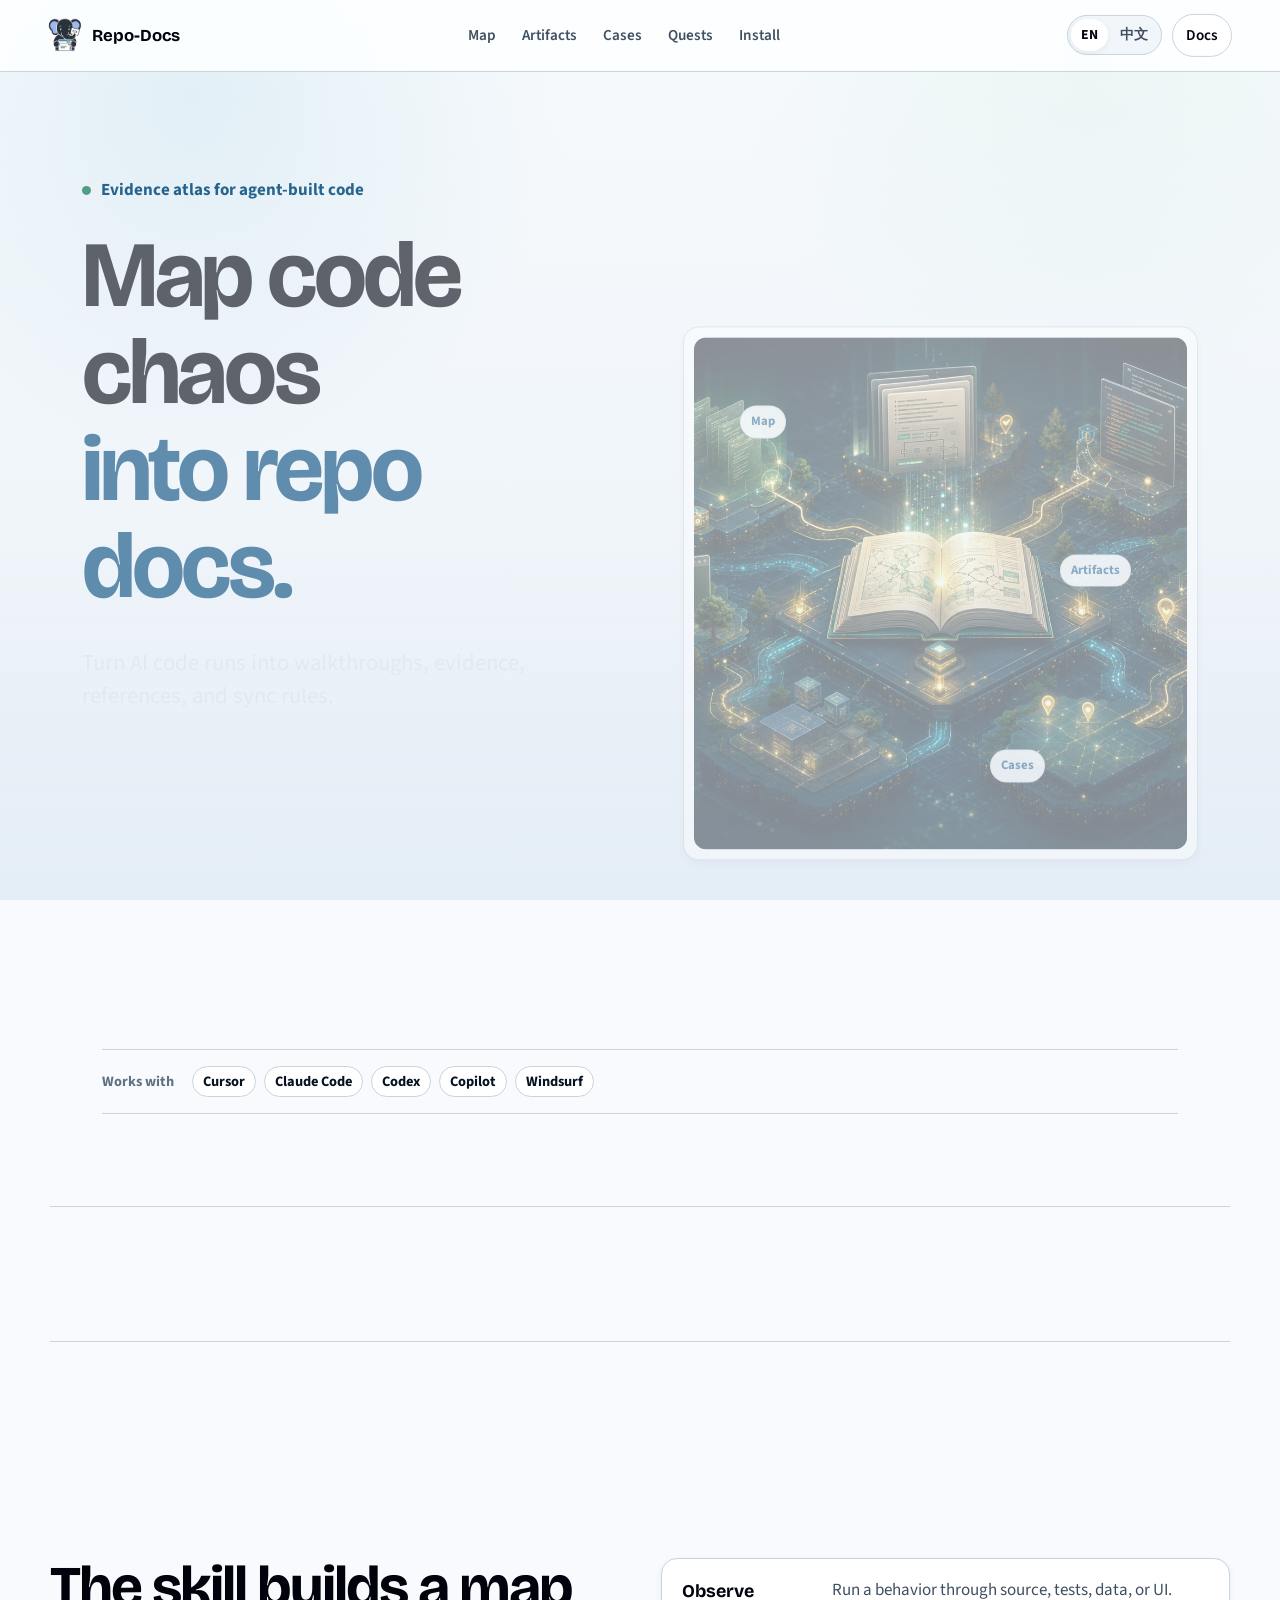
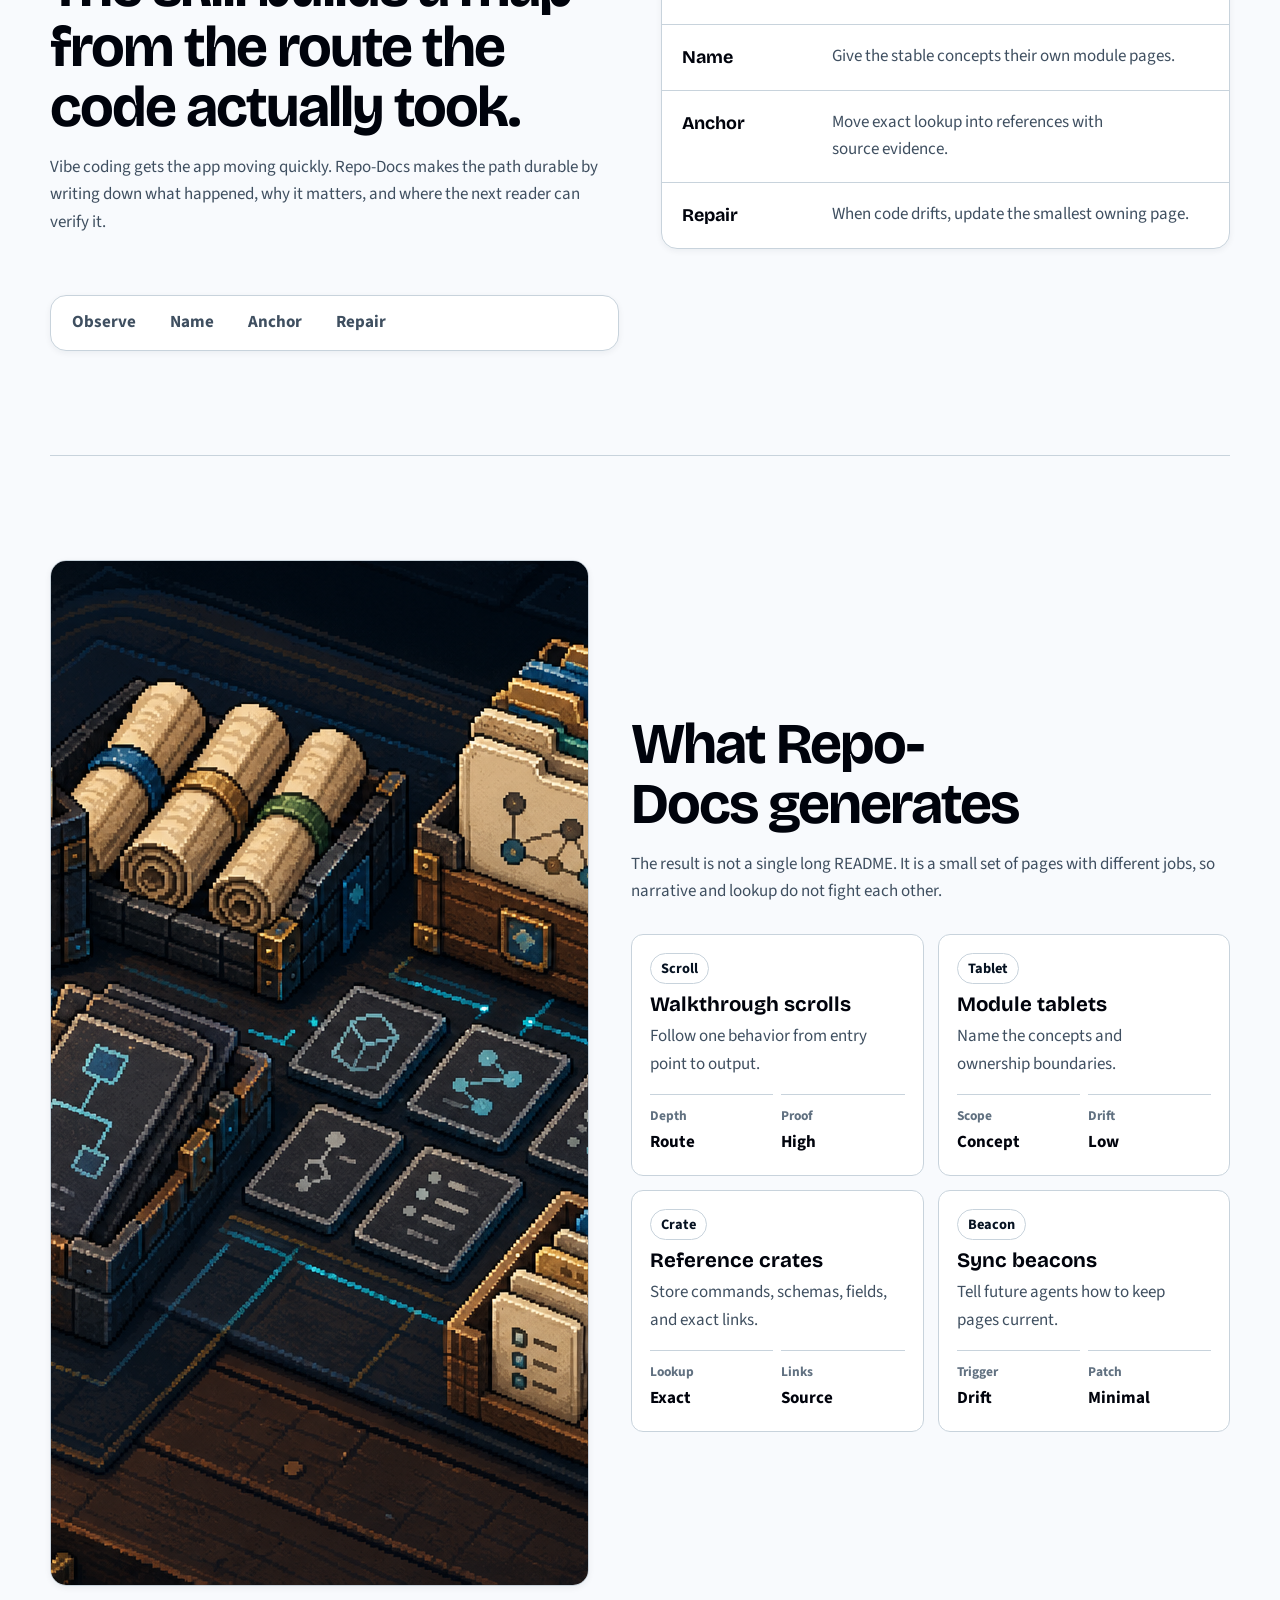
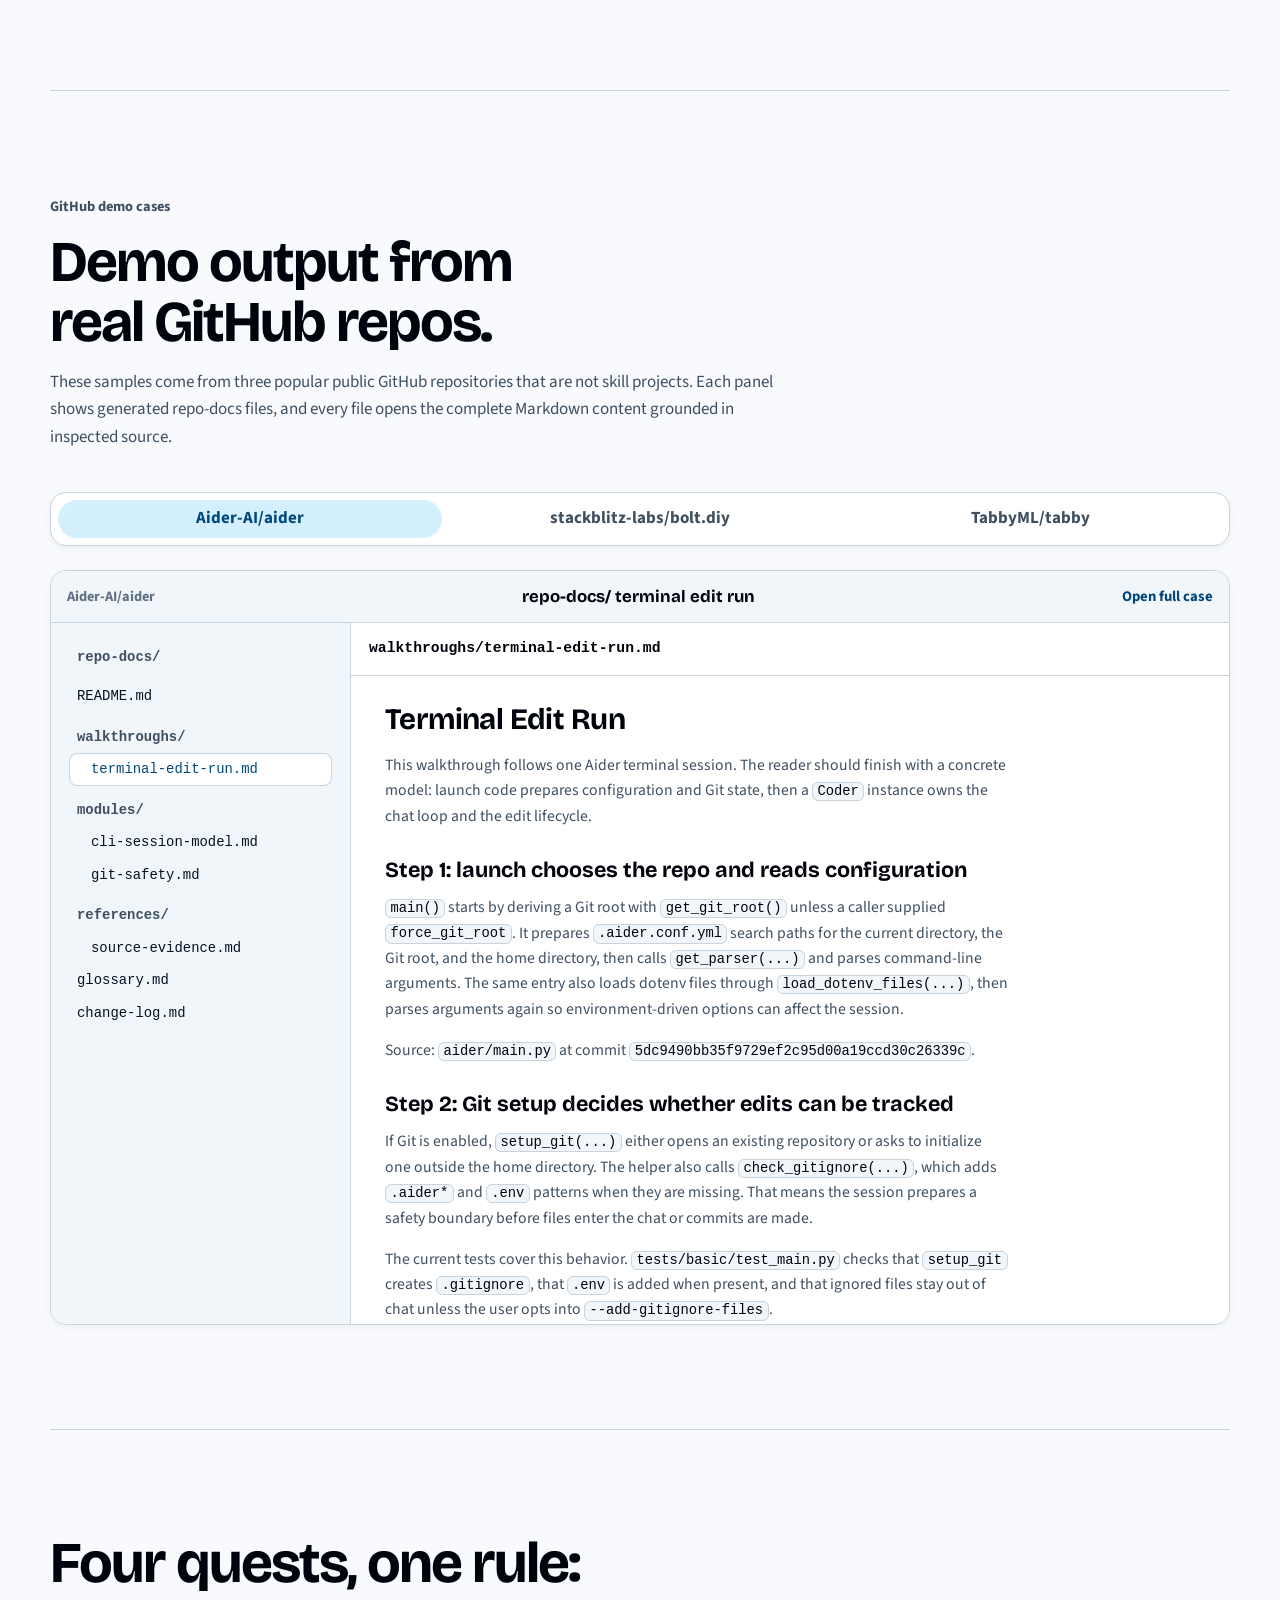
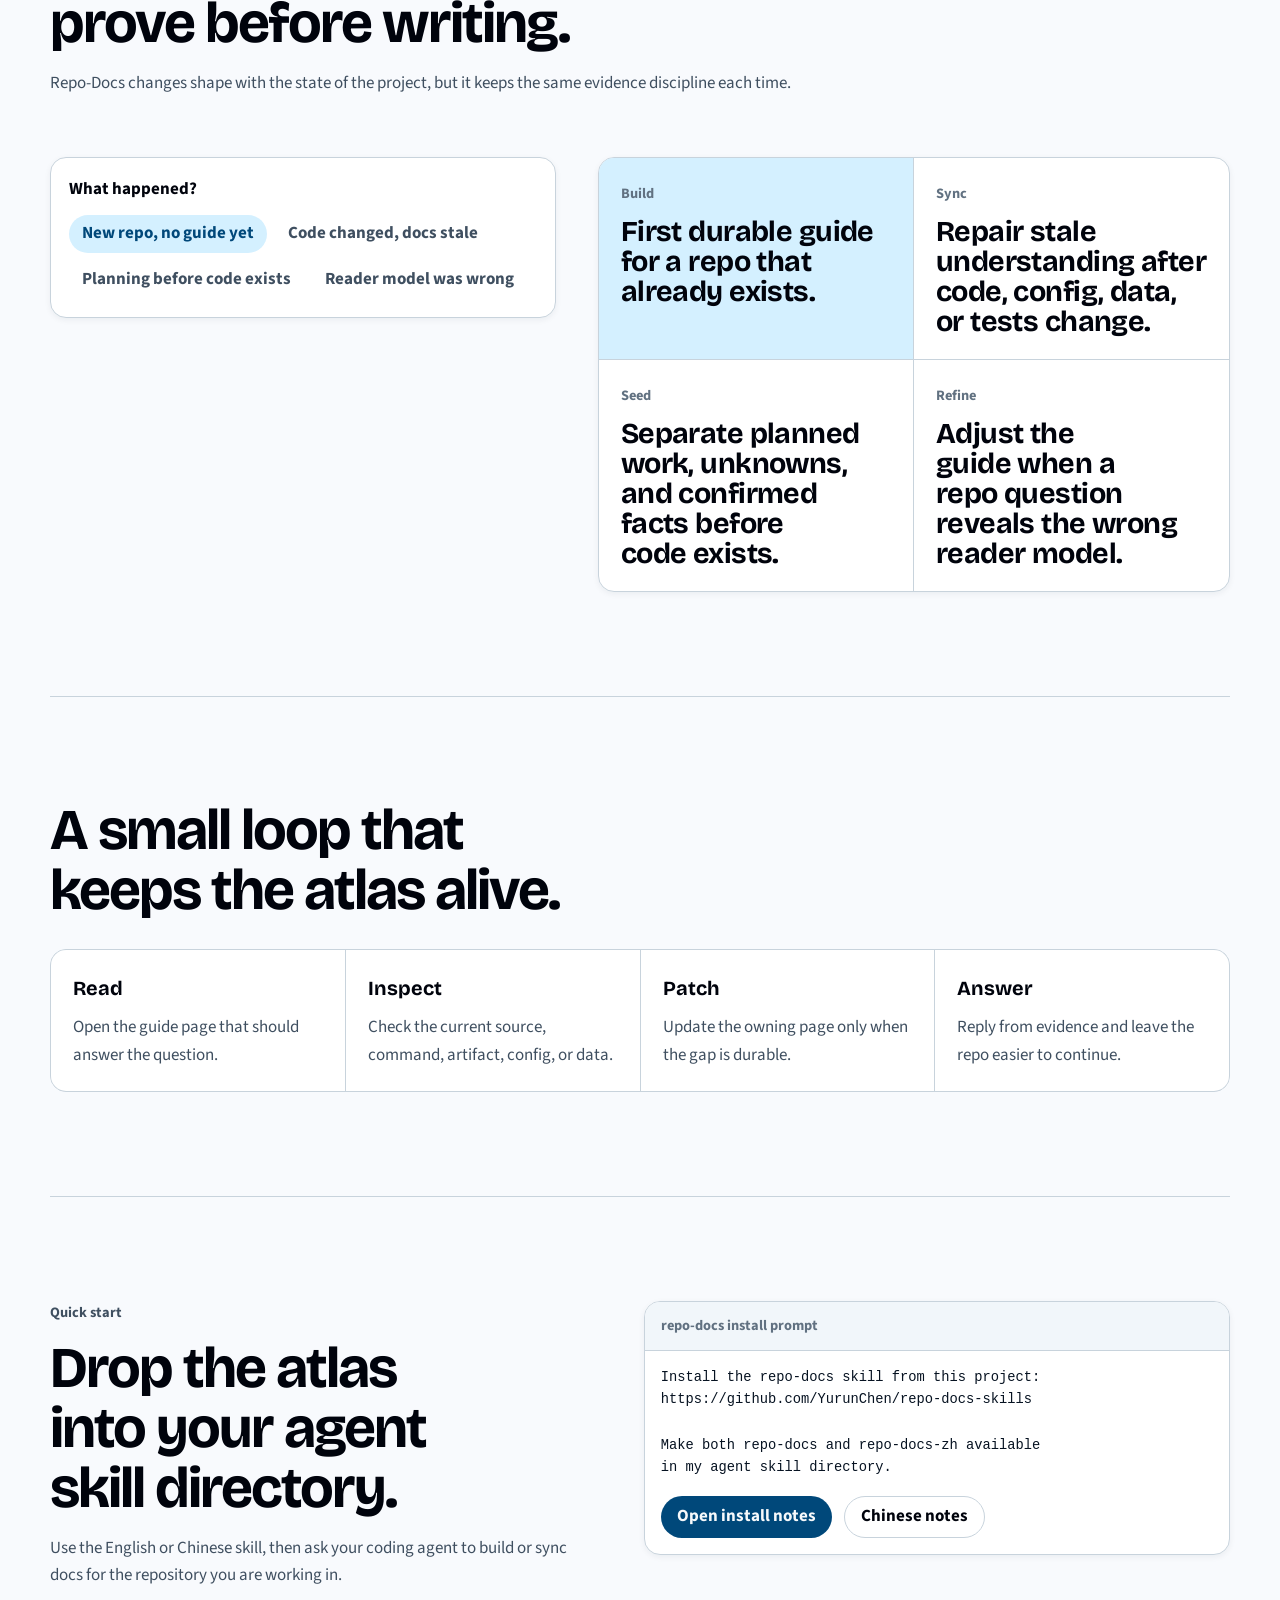
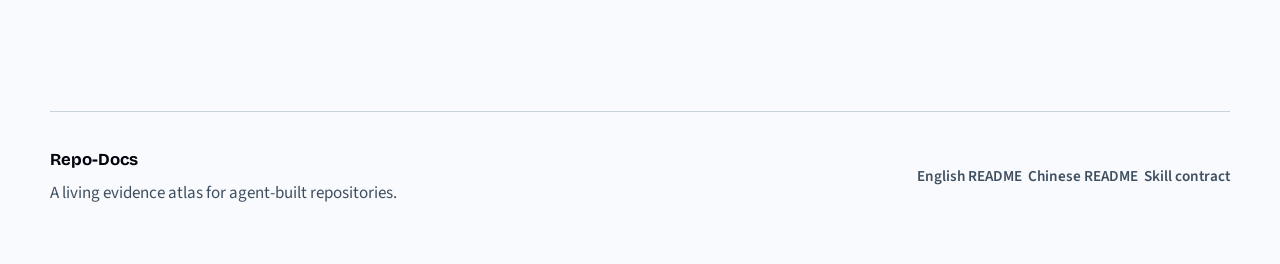
==== commit e3876763: "Sync redesigned homepage to Pages docs" ====
--- a/docs/index.html
+++ b/docs/index.html
@@ -22,7 +22,7 @@
       href="https://fonts.googleapis.com/css2?family=Bricolage+Grotesque:wght@600;700;800&family=Source+Sans+3:ital,wght@0,400;0,500;0,600;0,700;1,400&display=swap"
       rel="stylesheet"
     />
-    <link rel="stylesheet" href="assets/site.css?v=20260627-demo-title" />
+    <link rel="stylesheet" href="assets/site.css?v=20260628-artifacts-copy" />
   </head>
   <body>
     <div class="atlas-bg" aria-hidden="true">
@@ -117,7 +117,7 @@
               />
               <nav class="map-hotspots" aria-label="Jump to sections">
                 <a class="hotspot hotspot-map" href="#map" aria-label="Go to map section">Map</a>
-                <a class="hotspot hotspot-workshop" href="#artifacts" aria-label="Go to artifacts section">Workshop</a>
+                <a class="hotspot hotspot-workshop" href="#artifacts" aria-label="Go to artifacts section">Artifacts</a>
                 <a class="hotspot hotspot-cases" href="#cases" aria-label="Go to cases section">Cases</a>
               </nav>
             </figure>
@@ -192,7 +192,7 @@
         <figure class="workshop-art pixel-frame">
           <img
             src="assets/repo-docs-pixel-workshop.png"
-            alt="An illustrated workshop table with folders, scrolls, command tiles, reference crates, and a sync checklist"
+            alt="An illustrated Repo-Docs output table with folders, walkthrough pages, command tiles, reference crates, and a sync checklist"
             width="1536"
             height="1024"
             loading="lazy"
@@ -200,7 +200,7 @@
           />
         </figure>
         <div class="workshop-copy">
-          <h2 id="artifacts-title">What comes out of the workshop</h2>
+          <h2 id="artifacts-title">What Repo-Docs generates</h2>
           <p>
             The result is not a single long README. It is a small set of pages with different jobs,
             so narrative and lookup do not fight each other.
@@ -471,6 +471,6 @@
     </footer>
 
     <script src="assets/gsap.min.js"></script>
-    <script src="assets/site.js?v=20260627-demo-title"></script>
+    <script src="assets/site.js?v=20260628-artifacts-copy"></script>
   </body>
 </html>
--- a/docs/assets/site.css
+++ b/docs/assets/site.css
@@ -1,37 +1,29 @@
 :root {
-  color-scheme: dark;
-  --void: oklch(0.1 0.035 270);
-  --night: oklch(0.145 0.04 255);
-  --panel: oklch(0.19 0.045 250);
-  --panel-2: oklch(0.255 0.055 235);
-  --ink: oklch(0.93 0.035 96);
-  --paper: oklch(0.85 0.09 84);
-  --gold: oklch(0.78 0.16 82);
-  --muted: oklch(0.78 0.052 225);
-  --cyan: oklch(0.82 0.14 198);
-  --amber: oklch(0.77 0.17 70);
-  --emerald: oklch(0.78 0.16 152);
-  --violet: oklch(0.72 0.16 312);
-  --rose: oklch(0.72 0.15 18);
-  --line: oklch(0.44 0.065 232);
-  --line-soft: oklch(0.72 0.08 210 / 0.18);
-  --dark-line: oklch(0.115 0.035 264);
-  --shadow: oklch(0.055 0.035 270);
-  --glow-cyan: oklch(0.82 0.14 198 / 0.42);
-  --glow-amber: oklch(0.77 0.17 70 / 0.38);
-  --glow-violet: oklch(0.72 0.16 312 / 0.3);
-  --surface: oklch(0.17 0.04 252 / 0.86);
-  --surface-strong: oklch(0.21 0.05 244 / 0.92);
-  --surface-warm: oklch(0.2 0.055 58 / 0.9);
-  --max: 1328px;
-  --bevel-hi: oklch(0.58 0.09 218);
-  --bevel-mid: oklch(0.4 0.085 238);
-  --bevel-lo: oklch(0.23 0.065 258);
-  --bevel-inset: oklch(0.155 0.05 252);
-  --dither:
-    linear-gradient(90deg, oklch(0.82 0.14 198 / 0.06) 1px, transparent 1px) 0 0 / 16px 16px,
-    linear-gradient(oklch(0.86 0.12 84 / 0.045) 1px, transparent 1px) 0 0 / 16px 16px;
-  --pixel-shadow: 0 8px 8px oklch(0.05 0.03 270 / 0.42);
+  color-scheme: light;
+  --bg: oklch(0.985 0.004 245);
+  --bg-quiet: oklch(0.955 0.012 245);
+  --surface: oklch(1 0 0);
+  --surface-soft: oklch(0.97 0.008 245);
+  --surface-ink: oklch(0.15 0.034 250);
+  --ink: oklch(0.18 0.035 252);
+  --ink-strong: oklch(0.1 0.03 255);
+  --muted: oklch(0.42 0.035 252);
+  --muted-2: oklch(0.54 0.032 250);
+  --line: oklch(0.86 0.018 245);
+  --line-strong: oklch(0.76 0.03 245);
+  --accent: oklch(0.48 0.12 232);
+  --accent-strong: oklch(0.38 0.12 238);
+  --accent-soft: oklch(0.94 0.035 230);
+  --mint: oklch(0.58 0.1 165);
+  --amber: oklch(0.64 0.12 78);
+  --violet: oklch(0.5 0.11 292);
+  --danger: oklch(0.54 0.13 24);
+  --shadow: 0 4px 8px oklch(0.25 0.04 245 / 0.08);
+  --shadow-soft: 0 2px 6px oklch(0.25 0.04 245 / 0.06);
+  --radius-sm: 8px;
+  --radius: 12px;
+  --radius-lg: 16px;
+  --max: 1180px;
   --font-body: "Source Sans 3", ui-sans-serif, system-ui, -apple-system, BlinkMacSystemFont, "Segoe UI", sans-serif;
   --font-display: "Bricolage Grotesque", var(--font-body);
   --font-pixel: var(--font-display);
@@ -39,15 +31,9 @@
   --font-mono: ui-monospace, SFMono-Regular, Menlo, Monaco, Consolas, "Liberation Mono", monospace;
   --z-bg: 0;
   --z-content: 2;
-  --z-nav: 60;
-  --z-overlay: 80;
-  --z-toast: 200;
+  --z-nav: 40;
+  --z-toast: 80;
   --ease-out: cubic-bezier(0.16, 1, 0.3, 1);
-  --space-1: 8px;
-  --space-2: 16px;
-  --space-3: 24px;
-  --space-4: 32px;
-  --space-5: 48px;
 }
 
 * {
@@ -55,1301 +41,969 @@
 }
 
 html {
-  scroll-behavior: auto;
+  scroll-behavior: smooth;
 }
 
 body {
   position: relative;
+  min-width: 320px;
   margin: 0;
-  min-width: 320px;
   overflow-x: hidden;
-  background: var(--void);
+  background: var(--bg);
   color: var(--ink);
   font-family: var(--font-body);
-  font-size: 16px;
-  line-height: 1.6;
-  cursor:
-    url("data:image/svg+xml,%3Csvg xmlns='http://www.w3.org/2000/svg' width='16' height='16' viewBox='0 0 16 16'%3E%3Cpath fill='%23f4b34f' d='M1 1h4v4H1zm6 0h4v4H7zm0 6h4v4H7z'/%3E%3Cpath fill='%23fff3c4' d='M5 1h2v2H5zm0 4h2v2H5zm4 0h2v2H9z'/%3E%3C/svg%3E")
-      0 0,
-    auto;
-}
-
-::selection {
-  background: var(--cyan);
-  color: var(--void);
-  text-shadow: none;
-}
-
-.atlas-bg {
-  position: fixed;
-  inset: 0;
-  z-index: 0;
-  pointer-events: none;
-  overflow: hidden;
-  background:
-    radial-gradient(circle at 10% 18%, oklch(0.48 0.12 185 / 0.22) 0 14%, transparent 36%),
-    radial-gradient(circle at 86% 10%, oklch(0.42 0.14 318 / 0.24) 0 16%, transparent 42%),
-    radial-gradient(ellipse at 52% 100%, oklch(0.45 0.11 130 / 0.2) 0%, transparent 58%),
-    linear-gradient(135deg, oklch(0.1 0.05 285) 0%, oklch(0.13 0.04 238) 48%, oklch(0.09 0.035 145) 100%);
-}
-
-.aurora {
-  position: absolute;
-  width: 70vw;
-  height: 40vh;
-  filter: blur(44px);
-  opacity: 0.22;
-}
-
-.aurora-a {
-  top: -10%;
-  left: -10%;
-  background: radial-gradient(circle, var(--glow-cyan), transparent 70%);
-}
-
-.aurora-b {
-  top: 5%;
-  right: -15%;
-  background: radial-gradient(circle, var(--glow-violet), transparent 70%);
+  font-size: 17px;
+  line-height: 1.62;
+  text-rendering: optimizeLegibility;
 }
 
 body::before {
   position: fixed;
   inset: 0;
-  z-index: 1;
+  z-index: var(--z-bg);
   pointer-events: none;
   content: "";
-  opacity: 0.18;
-  background-image:
-    linear-gradient(oklch(0.935 0.065 93 / 0.12) 1px, transparent 1px),
-    linear-gradient(90deg, oklch(0.935 0.065 93 / 0.08) 1px, transparent 1px);
-  background-size: 16px 16px;
+  background:
+    radial-gradient(circle at 15% 10%, oklch(0.76 0.08 225 / 0.16), transparent 28%),
+    radial-gradient(circle at 85% 6%, oklch(0.84 0.08 165 / 0.12), transparent 26%),
+    linear-gradient(180deg, oklch(0.985 0.004 245), oklch(0.955 0.012 245));
 }
 
 body::after {
   position: fixed;
-  inset: 0;
-  z-index: 1;
+  inset: auto 0 0;
+  z-index: var(--z-bg);
+  height: 40vh;
   pointer-events: none;
   content: "";
-  background: radial-gradient(ellipse at center, transparent 42%, oklch(0.055 0.035 270 / 0.68) 100%);
-}
-
-.scanlines {
-  position: absolute;
-  inset: 0;
-  z-index: 3;
-  opacity: 0.12;
-  background-image: linear-gradient(oklch(0.04 0.02 270 / 0.52) 1px, transparent 1px);
-  background-size: 100% 4px;
-}
-
-.pixel-tiles {
-  position: absolute;
-  inset: 0;
-  overflow: hidden;
-}
-
-.pixel-tiles i {
-  position: absolute;
+  background: linear-gradient(180deg, transparent, oklch(0.94 0.016 245 / 0.72));
+}
+
+main,
+.site-nav,
+.site-footer,
+.pixel-toast,
+.skip-link {
+  position: relative;
+  z-index: var(--z-content);
+}
+
+img,
+svg {
   display: block;
-  width: 8px;
-  height: 8px;
-  opacity: 0.45;
-  box-shadow: 4px 4px 0 rgba(0, 0, 0, 0.35);
-}
-
-.pixel-tiles i:nth-child(1) { top: 18%; left: 6%; background: var(--violet); }
-.pixel-tiles i:nth-child(2) { top: 42%; left: 14%; background: var(--cyan); width: 4px; height: 4px; }
-.pixel-tiles i:nth-child(3) { top: 68%; left: 4%; background: var(--amber); }
-.pixel-tiles i:nth-child(4) { top: 24%; right: 10%; background: var(--emerald); width: 4px; height: 4px; }
-.pixel-tiles i:nth-child(5) { top: 52%; right: 6%; background: var(--violet); }
-.pixel-tiles i:nth-child(6) { top: 78%; right: 18%; background: var(--cyan); }
-.pixel-tiles i:nth-child(7) { top: 12%; left: 48%; background: var(--paper); width: 4px; height: 4px; }
-.pixel-tiles i:nth-child(8) { top: 86%; left: 38%; background: var(--amber); width: 4px; height: 4px; }
-
-.sky-layer {
-  position: absolute;
-  inset: 0;
-  overflow: hidden;
-}
-
-.star {
-  position: absolute;
-  width: 4px;
-  height: 4px;
-  background: var(--ink);
-  box-shadow: 4px 4px 0 rgba(0, 0, 0, 0.45);
-  opacity: 0.85;
-}
-
-.star-a { top: 12%; left: 8%; animation: twinkle 3.2s steps(4, end) infinite; }
-.star-b { top: 22%; right: 14%; width: 3px; height: 3px; animation: twinkle 4.1s steps(4, end) 0.8s infinite; }
-.star-c { top: 8%; left: 42%; background: var(--cyan); animation: twinkle 2.6s steps(4, end) 1.2s infinite; }
-.star-d { top: 18%; right: 38%; width: 2px; height: 2px; animation: twinkle 5s steps(4, end) 0.4s infinite; }
-.star-e { top: 6%; right: 6%; background: var(--amber); animation: twinkle 3.8s steps(4, end) 1.6s infinite; }
-.star-f { top: 28%; left: 22%; width: 2px; height: 2px; background: var(--emerald); animation: twinkle 4.4s steps(4, end) 2s infinite; }
-.star-g { top: 15%; left: 65%; background: var(--violet); animation: twinkle 3.6s steps(4, end) 0.6s infinite; }
-.star-h { top: 4%; left: 28%; width: 2px; height: 2px; animation: twinkle 5.2s steps(4, end) 1.4s infinite; }
-.star-i { top: 32%; right: 8%; width: 3px; height: 3px; background: var(--cyan); animation: twinkle 2.8s steps(4, end) 0.2s infinite; }
-.star-j { top: 10%; left: 52%; width: 2px; height: 2px; background: var(--paper); animation: twinkle 4.8s steps(4, end) 2.4s infinite; }
-
-.horizon-glow {
-  position: absolute;
-  bottom: 0;
-  left: 0;
-  right: 0;
-  height: 40vh;
-  background: linear-gradient(to top, oklch(0.78 0.16 152 / 0.12) 0%, transparent 70%);
-}
-
-@keyframes twinkle {
-  0%, 100% { opacity: 0.25; transform: scale(1); }
-  50% { opacity: 1; transform: scale(1.4); }
-}
-
-@keyframes bloom-pulse {
-  0%, 100% { opacity: 0.45; }
-  50% { opacity: 0.75; }
-}
-
-@keyframes border-glow {
-  0%, 100% { border-color: var(--line); }
-  50% { border-color: rgba(77, 232, 255, 0.65); }
-}
-
-.pixel-frame,
-.site-nav,
-.world-strip,
-.pixel-ledger,
-.hero-map,
+  max-width: 100%;
+}
+
+a {
+  color: inherit;
+  text-decoration-thickness: 1px;
+  text-underline-offset: 0.18em;
+}
+
+button,
+input,
+textarea,
+select {
+  font: inherit;
+}
+
+button,
+a {
+  -webkit-tap-highlight-color: transparent;
+}
+
+::selection {
+  background: var(--accent-soft);
+  color: var(--ink-strong);
+}
+
+:focus-visible {
+  outline: 3px solid oklch(0.62 0.12 232 / 0.45);
+  outline-offset: 3px;
+}
+
+[hidden] {
+  display: none !important;
+}
+
+.atlas-bg,
+.aurora,
+.sky-layer,
+.star,
+.horizon-glow,
+.pixel-tiles,
+.scanlines,
+.hero-bloom {
+  display: none;
+}
+
+.skip-link {
+  position: fixed;
+  top: 12px;
+  left: 12px;
+  z-index: var(--z-toast);
+  padding: 8px 12px;
+  border: 1px solid var(--line);
+  border-radius: 999px;
+  background: var(--surface);
+  color: var(--ink-strong);
+  transform: translateY(-160%);
+  transition: transform 180ms var(--ease-out);
+}
+
+.skip-link:focus {
+  transform: translateY(0);
+}
+
+.pixel-toast {
+  position: fixed;
+  right: 20px;
+  bottom: 20px;
+  z-index: var(--z-toast);
+  max-width: min(360px, calc(100vw - 40px));
+  padding: 10px 14px;
+  border: 1px solid var(--line);
+  border-radius: 999px;
+  background: var(--surface-ink);
+  color: oklch(0.98 0.004 245);
+  box-shadow: var(--shadow);
+  opacity: 0;
+  transform: translateY(10px);
+  transition:
+    opacity 180ms var(--ease-out),
+    transform 180ms var(--ease-out);
+}
+
+.pixel-toast.is-visible {
+  opacity: 1;
+  transform: translateY(0);
+}
+
+.site-nav {
+  position: sticky;
+  top: 0;
+  z-index: var(--z-nav);
+  display: grid;
+  grid-template-columns: auto minmax(0, 1fr) auto;
+  gap: 24px;
+  align-items: center;
+  width: 100%;
+  padding: 14px clamp(18px, 4vw, 48px);
+  border-bottom: 1px solid var(--line);
+  background: oklch(0.995 0.002 245 / 0.96);
+}
+
+.brand,
+.footer-brand {
+  display: inline-flex;
+  align-items: center;
+  gap: 10px;
+  color: var(--ink-strong);
+  font-family: var(--font-display);
+  font-size: 1.05rem;
+  font-weight: 700;
+  text-decoration: none;
+}
+
+.brand img {
+  width: 34px;
+  height: 34px;
+  border-radius: 9px;
+}
+
+.nav-links,
+.footer-links {
+  display: flex;
+  flex-wrap: wrap;
+  gap: 6px;
+  align-items: center;
+}
+
+.nav-links {
+  justify-content: center;
+}
+
+.nav-links a,
+.footer-links a,
+.nav-action {
+  border-radius: 999px;
+  color: var(--muted);
+  font-size: 0.95rem;
+  font-weight: 600;
+  text-decoration: none;
+}
+
+.nav-links a {
+  padding: 8px 10px;
+}
+
+.nav-links a:hover,
+.footer-links a:hover,
+.nav-action:hover {
+  color: var(--accent-strong);
+}
+
+.nav-utility {
+  display: flex;
+  gap: 10px;
+  align-items: center;
+  justify-content: end;
+}
+
+.language-switch {
+  display: inline-flex;
+  gap: 2px;
+  padding: 3px;
+  border: 1px solid var(--line);
+  border-radius: 999px;
+  background: var(--surface-soft);
+}
+
+.language-switch button,
+.button,
+.case-tabs button,
+.quest-chips button,
+.map-route button,
+.tree-file {
+  appearance: none;
+  border: 0;
+  cursor: pointer;
+}
+
+.language-switch button {
+  min-height: 32px;
+  padding: 0 10px;
+  border-radius: 999px;
+  background: transparent;
+  color: var(--muted);
+  font-size: 0.86rem;
+  font-weight: 700;
+}
+
+.language-switch button[aria-pressed="true"],
+.language-switch button.is-active {
+  background: var(--surface);
+  color: var(--ink-strong);
+  box-shadow: var(--shadow-soft);
+}
+
+.nav-action {
+  padding: 8px 13px;
+  border: 1px solid var(--line);
+  background: var(--surface);
+  color: var(--ink-strong);
+}
+
+.hero-atlas {
+  width: min(100%, var(--max));
+  margin: 0 auto;
+  padding: clamp(62px, 8vw, 104px) clamp(20px, 4vw, 32px) clamp(48px, 7vw, 82px);
+}
+
+.hero-grid {
+  display: grid;
+  grid-template-columns: minmax(0, 1fr) minmax(360px, 0.96fr);
+  gap: clamp(34px, 5vw, 76px);
+  align-items: center;
+}
+
+.hero-copy {
+  min-width: 0;
+}
+
+.eyebrow {
+  display: inline-flex;
+  gap: 10px;
+  align-items: center;
+  margin: 0 0 18px;
+  color: var(--accent-strong);
+  font-weight: 700;
+}
+
+.eyebrow-pip {
+  width: 9px;
+  height: 9px;
+  border-radius: 999px;
+  background: var(--mint);
+}
+
+h1,
+h2,
+h3,
+p {
+  margin-top: 0;
+}
+
+h1,
+h2,
+h3 {
+  color: var(--ink-strong);
+  font-family: var(--font-display);
+  line-height: 1.04;
+  text-wrap: balance;
+}
+
+h1 {
+  max-width: 10ch;
+  margin-bottom: 22px;
+  font-size: clamp(3.1rem, 7.3vw, 5.85rem);
+  letter-spacing: -0.035em;
+}
+
+.hero-serif,
+.hero-pixel {
+  display: block;
+}
+
+.hero-pixel {
+  color: var(--accent-strong);
+}
+
+.hero-lead {
+  max-width: 54ch;
+  margin-bottom: 28px;
+  color: var(--muted);
+  font-size: clamp(1.15rem, 2vw, 1.42rem);
+  line-height: 1.45;
+  text-wrap: pretty;
+}
+
 .hero-install,
-.workshop-art,
+.terminal-panel,
 .case-repo-tree,
 .case-tabs,
+.quest-advisor,
 .quest-board,
-.quest-advisor,
-.terminal-panel,
-.site-footer,
-.agents-strip,
-.map-route,
-.inventory-card,
-.loop-step {
-  position: relative;
-  border: 4px solid var(--bevel-mid);
-  outline: 4px solid var(--dark-line);
-  outline-offset: -4px;
-  box-shadow:
-    inset 4px 4px 0 0 var(--bevel-hi),
-    inset -4px -4px 0 0 var(--bevel-lo),
-    var(--pixel-shadow);
-  border-radius: 0;
-}
-
-.pixel-frame::before,
-.pixel-frame::after {
-  position: absolute;
-  width: 16px;
-  height: 16px;
-  z-index: 3;
-  pointer-events: none;
-  content: "";
-  border: 4px solid var(--amber);
-  opacity: 0.95;
-  box-shadow: 4px 4px 0 var(--shadow);
-}
-
-.pixel-frame::before {
-  top: -4px;
-  left: -4px;
-  border-right: 0;
-  border-bottom: 0;
-}
-
-.pixel-frame::after {
-  right: -4px;
-  bottom: -4px;
-  border-top: 0;
-  border-left: 0;
-}
-
-.pixel-toast {
-  position: fixed;
-  bottom: 24px;
-  left: 50%;
-  z-index: var(--z-toast);
-  padding: 12px 20px;
-  border: 4px solid var(--dark-line);
-  background: var(--panel);
-  color: var(--emerald);
-  font-family: var(--font-mono);
-  font-size: 0.85rem;
-  box-shadow: 8px 8px 0 var(--shadow);
-  opacity: 0;
-  transform: translate(-50%, 12px);
-  transition: opacity 160ms steps(2, end), transform 160ms steps(2, end);
-  pointer-events: none;
-}
-
-.pixel-toast.is-visible {
-  opacity: 1;
-  transform: translate(-50%, 0);
-}
-
-a {
-  color: inherit;
-  text-decoration: none;
-}
-
-a:focus-visible,
-button:focus-visible {
-  outline: 4px solid var(--cyan);
-  outline-offset: 4px;
-}
-
-img {
-  display: block;
-  max-width: 100%;
-  image-rendering: auto;
+.pixel-ledger,
+.map-route {
+  border: 1px solid var(--line);
+  border-radius: var(--radius-lg);
+  background: var(--surface);
+  box-shadow: var(--shadow-soft);
+}
+
+.hero-install {
+  max-width: 600px;
+  overflow: hidden;
+}
+
+.hero-install-top,
+.terminal-top,
+.case-tree-head {
+  display: flex;
+  gap: 16px;
+  align-items: center;
+  justify-content: space-between;
+  padding: 12px 16px;
+  border-bottom: 1px solid var(--line);
+  background: var(--surface-soft);
+  color: var(--muted);
+  font-size: 0.92rem;
+  font-weight: 700;
 }
 
 pre {
   margin: 0;
+}
+
+.hero-install pre,
+.terminal-panel pre {
+  padding: 16px;
+  overflow-x: auto;
+  color: var(--ink);
+  font-family: var(--font-mono);
+  font-size: 0.86rem;
+  line-height: 1.65;
   white-space: pre-wrap;
-}
-
-code,
-pre {
-  font-family: inherit;
-}
-
-.skip-link {
-  position: fixed;
-  top: 16px;
-  left: 16px;
-  z-index: 120;
-  padding: 10px 14px;
-  border: 2px solid var(--dark-line);
-  background: var(--amber);
-  color: oklch(0.16 0.06 58);
-  font-weight: 600;
-  font-size: 0.875rem;
-  box-shadow: 4px 4px 0 var(--shadow);
-  transform: translateY(-180%);
-  transition: transform 160ms steps(2, end);
-}
-
-.skip-link:focus {
-  transform: translateY(0);
-}
-
-.site-nav {
-  position: fixed;
-  top: 16px;
-  left: 50%;
-  z-index: var(--z-nav);
-  display: grid;
-  grid-template-columns: auto 1fr auto;
-  align-items: center;
-  width: calc(100% - 32px);
-  max-width: var(--max);
-  min-height: 64px;
-  padding: 8px;
-  background: var(--dither), oklch(0.135 0.045 263 / 0.97);
-  transform: translateX(-50%);
-}
-
-.site-nav::before,
-.site-nav::after {
-  position: absolute;
-  width: 8px;
-  height: 8px;
-  content: "";
-  border: 2px solid var(--amber);
-  opacity: 0.7;
-}
-
-.site-nav::before { top: -2px; left: -2px; border-right: 0; border-bottom: 0; }
-.site-nav::after { right: -2px; bottom: -2px; border-top: 0; border-left: 0; }
-
-.brand,
-.nav-action,
-.button {
-  min-height: 44px;
-}
-
-.brand {
-  display: inline-flex;
-  align-items: center;
-  gap: 10px;
-  padding: 4px 12px 4px 4px;
-  color: var(--paper);
-  font-weight: 700;
-  font-size: 1rem;
-}
-
-.brand img {
-  width: 40px;
-  height: 40px;
-  border: 4px solid var(--bevel-mid);
-  outline: 2px solid var(--dark-line);
-  background: var(--night);
-  box-shadow: 4px 4px 0 var(--shadow);
-  object-fit: cover;
-}
-
-.nav-links {
-  display: flex;
-  justify-content: center;
-  gap: clamp(14px, 2.4vw, 34px);
-  color: var(--muted);
-  font-size: 0.92rem;
-  font-weight: 600;
-}
-
-.nav-links a {
-  padding: 8px 12px;
-  border: 3px solid transparent;
-  transition: color 120ms steps(2, end), transform 120ms steps(2, end), border-color 120ms steps(2, end), background 120ms steps(2, end), box-shadow 120ms steps(2, end);
-}
-
-.nav-links a:hover,
-.footer-links a:hover {
-  color: var(--cyan);
-  border-color: var(--bevel-mid);
-  background: var(--bevel-inset);
-  box-shadow: inset 2px 2px 0 var(--bevel-hi), 4px 4px 0 var(--shadow);
-  transform: translate(-2px, -2px);
-}
-
-.nav-action {
-  display: inline-flex;
-  align-items: center;
-  justify-content: center;
-  justify-self: end;
-  padding: 0 18px;
-  border: 4px solid var(--dark-line);
-  border-top-color: oklch(0.68 0.13 82);
-  border-left-color: oklch(0.68 0.13 82);
-  border-right-color: oklch(0.23 0.07 72);
-  border-bottom-color: oklch(0.23 0.07 72);
-  background: oklch(0.28 0.075 62);
-  color: var(--ink);
-  font-size: 0.875rem;
-  font-weight: 600;
-  box-shadow: 4px 4px 0 var(--shadow);
-}
-
-/* Typography */
-.eyebrow,
-.section-copy h2,
-.workshop-copy h2,
-.quest-heading h2,
-.path-section h2,
-.install-copy h2,
-.case-copy h2,
-.world-strip span,
-.quest-board span,
-.inventory-card h3,
-.quest-board h3,
-.loop-step strong,
-.case-markdown-content h2,
-.case-markdown-content h3,
-.map-route button {
-  font-family: var(--font-pixel);
-  font-weight: 400;
-  -webkit-font-smoothing: none;
-}
-
-.brand,
-.nav-links,
-.nav-action,
-.skip-link,
-.button,
-.world-strip strong,
-.ledger-row strong,
-.case-tree-head strong,
-.case-tree-head a,
-.footer-brand,
-.footer-links,
-.agents-strip li {
-  font-family: var(--font-body);
-}
-
-.eyebrow {
-  display: inline-flex;
-  align-items: center;
-  gap: 10px;
-  margin: 0;
-  color: var(--cyan);
-  font-size: 0.82rem;
-  font-weight: 600;
-  letter-spacing: 0.04em;
-  text-transform: uppercase;
-  text-shadow: 2px 2px 0 var(--shadow);
-}
-
-.eyebrow-pip {
-  width: 8px;
-  height: 8px;
-  background: var(--emerald);
-  box-shadow: 4px 4px 0 var(--shadow);
-  animation: twinkle 2.4s steps(4, end) infinite;
-}
-
-/* Hero */
-.hero-atlas {
-  position: relative;
-  z-index: 2;
-  width: calc(100% - 32px);
-  max-width: var(--max);
-  margin: 0 auto;
-  padding: clamp(108px, 13vh, 142px) 0 clamp(46px, 7vh, 74px);
-}
-
-.hero-grid {
-  display: grid;
-  grid-template-columns: minmax(0, 0.9fr) minmax(0, 1.1fr);
-  gap: clamp(32px, 4vw, 62px);
-  align-items: start;
-}
-
-.hero-copy {
-  min-width: 0;
-  padding-top: 12px;
-}
-
-#hero-title {
-  margin: 20px 0 0;
-  line-height: 1.05;
-}
-
-.hero-serif {
-  display: block;
-  color: var(--paper);
-  font-family: var(--font-serif);
-  font-size: clamp(2.5rem, 5vw, 4.2rem);
-  font-style: normal;
-  font-weight: 400;
-  letter-spacing: 0;
-  text-shadow: 4px 4px 0 rgba(0, 0, 0, 0.45);
-}
-
-.hero-pixel {
-  display: block;
-  margin-top: 4px;
-  color: var(--cyan);
-  font-family: var(--font-pixel);
-  font-size: clamp(2rem, 4.1vw, 3.35rem);
-  letter-spacing: 0;
-  text-shadow: 3px 3px 0 oklch(0.12 0.05 285), 6px 6px 0 rgba(0, 0, 0, 0.35);
-}
-
-.hero-lead {
-  max-width: 560px;
-  margin: 22px 0 0;
-  color: var(--muted);
-  font-size: clamp(1rem, 1.4vw, 1.14rem);
-  line-height: 1.65;
-}
-
-.hero-install {
-  min-width: 0;
-  margin-top: 28px;
-  background: var(--dither), linear-gradient(180deg, oklch(0.22 0.055 253 / 0.98) 0%, oklch(0.14 0.045 263 / 0.98) 100%);
-}
-
-.hero-install-top {
+  overflow-wrap: anywhere;
+}
+
+.hero-actions,
+.terminal-actions {
   display: flex;
   flex-wrap: wrap;
-  align-items: center;
-  justify-content: space-between;
   gap: 12px;
-  padding: 12px 16px;
-  border-bottom: 4px solid var(--bevel-mid);
-  background: var(--bevel-lo);
-  color: var(--cyan);
-  font-family: var(--font-mono);
-  font-size: 0.78rem;
-  box-shadow: inset 0 4px 0 var(--bevel-hi);
-}
-
-.hero-install pre {
-  padding: 16px 18px;
-  color: var(--paper);
-  font-family: var(--font-mono);
-  font-size: clamp(0.72rem, 1.2vw, 0.86rem);
-  line-height: 1.65;
-  overflow-wrap: anywhere;
-  word-break: break-word;
-}
-
+  align-items: center;
+  margin-top: 20px;
+}
+
+.button {
+  display: inline-flex;
+  min-height: 42px;
+  align-items: center;
+  justify-content: center;
+  padding: 0 16px;
+  border-radius: 999px;
+  font-weight: 700;
+  text-decoration: none;
+  transition:
+    background 160ms var(--ease-out),
+    color 160ms var(--ease-out),
+    transform 160ms var(--ease-out);
+}
+
+.button:hover {
+  transform: translateY(-1px);
+}
+
+.button-primary {
+  background: var(--accent-strong);
+  color: oklch(0.98 0.004 245);
+}
+
+.button-primary:hover {
+  background: var(--accent);
+}
+
+.button-secondary,
 .button-copy {
-  min-height: 36px;
-  padding: 0 14px;
-  font-size: 0.78rem;
-}
-
-.hero-actions {
-  display: flex;
-  flex-wrap: wrap;
-  gap: 14px;
-  margin-top: 24px;
+  border: 1px solid var(--line);
+  background: var(--surface);
+  color: var(--ink-strong);
+}
+
+.button-copy {
+  min-height: 34px;
+  padding: 0 12px;
+  font-size: 0.86rem;
 }
 
 .hero-stage {
-  display: grid;
   min-width: 0;
-  gap: 14px;
 }
 
 .hero-map {
+  position: relative;
   margin: 0;
-  padding: 12px;
-  background: var(--dither), #030610;
-  animation: border-glow 4s steps(4, end) infinite;
-}
-
-.hero-bloom {
-  position: absolute;
-  inset: -24px;
-  z-index: 0;
-  pointer-events: none;
-  background: radial-gradient(ellipse at 55% 45%, rgba(77, 232, 255, 0.32), transparent 64%);
-  animation: bloom-pulse 4s steps(4, end) infinite;
+  padding: 10px;
+  overflow: hidden;
+  border: 1px solid var(--line);
+  border-radius: var(--radius-lg);
+  background: var(--surface);
+  box-shadow: var(--shadow);
 }
 
 .hero-map img {
-  position: relative;
-  z-index: 1;
   width: 100%;
-  aspect-ratio: 16 / 9;
+  height: clamp(360px, 40vw, 540px);
   object-fit: cover;
-  border: 4px solid var(--bevel-lo);
+  object-position: center;
+  border-radius: var(--radius);
 }
 
 .map-hotspots {
   position: absolute;
-  inset: 12px;
-  z-index: 4;
+  inset: 18px;
   pointer-events: none;
 }
 
 .hotspot {
   position: absolute;
+  padding: 5px 10px;
+  border: 1px solid oklch(0.88 0.012 245 / 0.9);
+  border-radius: 999px;
+  background: oklch(1 0 0 / 0.9);
+  color: var(--accent-strong);
+  font-size: 0.8rem;
+  font-weight: 700;
   pointer-events: auto;
-  padding: 6px 12px;
-  border: 3px solid var(--dark-line);
-  background: rgba(8, 12, 26, 0.88);
-  color: var(--emerald);
-  font-family: var(--font-pixel);
-  font-size: 0.72rem;
-  box-shadow: 4px 4px 0 var(--shadow);
-  transition: transform 80ms steps(2, end), background 80ms steps(2, end);
-}
-
-.hotspot:hover {
-  background: var(--panel-2);
-  color: var(--cyan);
-  transform: translate(-2px, -2px);
-}
-
-.hotspot-map { top: 18%; left: 12%; }
-.hotspot-workshop { top: 42%; right: 14%; }
-.hotspot-cases { bottom: 16%; left: 38%; }
+  text-decoration: none;
+  box-shadow: var(--shadow-soft);
+}
+
+.hotspot-map { top: 12%; left: 8%; }
+.hotspot-workshop { top: 42%; right: 10%; }
+.hotspot-cases { right: 28%; bottom: 12%; }
+
+.agents-strip,
+.world-strip,
+.section,
+.site-footer {
+  width: min(calc(100% - 40px), var(--max));
+  margin-right: auto;
+  margin-left: auto;
+}
 
 .agents-strip {
   display: flex;
   flex-wrap: wrap;
-  align-items: center;
-  gap: 16px 24px;
-  margin-top: 28px;
-  padding: 16px 20px;
-  background: var(--dither), rgba(10, 16, 40, 0.92);
-}
-
-.agents-label {
-  color: var(--muted);
-  font-size: 0.78rem;
-  font-weight: 600;
-  letter-spacing: 0.05em;
-  text-transform: uppercase;
+  gap: 14px 18px;
+  align-items: center;
+  margin-top: clamp(34px, 5vw, 56px);
+  padding: 16px 0;
+  border-top: 1px solid var(--line);
+  border-bottom: 1px solid var(--line);
+}
+
+.agents-label,
+.section-note,
+.inventory-rarity,
+.quest-board article span,
+.case-tree-head span,
+.terminal-top {
+  color: var(--muted-2);
+  font-size: 0.9rem;
+  font-weight: 700;
 }
 
 .agents-strip ul {
   display: flex;
   flex-wrap: wrap;
-  gap: 10px;
+  gap: 8px;
   margin: 0;
   padding: 0;
   list-style: none;
 }
 
-.agents-strip li {
-  padding: 6px 14px;
-  border: 3px solid var(--bevel-mid);
-  background: var(--bevel-inset);
-  color: var(--paper);
-  font-size: 0.82rem;
-  font-weight: 600;
-  box-shadow: 3px 3px 0 var(--shadow);
-}
-
-.button {
+.agents-strip li,
+.inventory-rarity {
   display: inline-flex;
   align-items: center;
-  justify-content: center;
-  padding: 0 20px;
-  border: 4px solid var(--dark-line);
-  color: oklch(0.16 0.06 58);
+  min-height: 30px;
+  padding: 3px 10px;
+  border: 1px solid var(--line);
+  border-radius: 999px;
+  background: var(--surface);
+  color: var(--ink);
   font-size: 0.9rem;
   font-weight: 700;
-  line-height: 1.4;
-  box-shadow: 4px 4px 0 var(--shadow);
-  cursor: pointer;
-  transition: transform 80ms steps(2, end), box-shadow 80ms steps(2, end);
-}
-
-.button:hover {
-  transform: translate(-2px, -2px);
-  box-shadow: 6px 6px 0 var(--shadow);
-}
-
-.button:active {
-  transform: translate(2px, 2px);
-  box-shadow: 2px 2px 0 var(--shadow);
-}
-
-.button-primary {
-  border-top-color: oklch(0.93 0.1 86);
-  border-left-color: oklch(0.93 0.1 86);
-  border-right-color: oklch(0.42 0.12 67);
-  border-bottom-color: oklch(0.42 0.12 67);
-  background: var(--amber);
-}
-
-.button-secondary {
-  border-top-color: var(--bevel-hi);
-  border-left-color: var(--bevel-hi);
-  border-right-color: var(--bevel-lo);
-  border-bottom-color: var(--bevel-lo);
-  background: var(--panel-2);
-  color: var(--ink);
 }
 
 .world-strip {
-  position: relative;
-  z-index: 4;
   display: grid;
-  grid-template-columns: repeat(3, 1fr);
-  width: calc(100% - 32px);
-  max-width: var(--max);
-  margin: 0 auto;
-  background: var(--dither), linear-gradient(180deg, oklch(0.21 0.055 253 / 0.98) 0%, oklch(0.14 0.045 263 / 0.98) 100%);
+  grid-template-columns: repeat(3, minmax(0, 1fr));
+  margin-top: 10px;
+  margin-bottom: clamp(68px, 9vw, 112px);
+  border-top: 1px solid var(--line);
+  border-bottom: 1px solid var(--line);
 }
 
 .world-strip article {
-  padding: clamp(18px, 3vw, 26px);
+  padding: 22px clamp(16px, 3vw, 28px);
 }
 
 .world-strip article + article {
-  border-left: 2px solid var(--line);
-}
-
-.world-strip article > span::before {
-  display: inline-block;
-  width: 8px;
-  height: 8px;
-  margin-right: 8px;
-  background: var(--emerald);
-  vertical-align: middle;
-  box-shadow: 4px 4px 0 var(--shadow);
-  content: "";
+  border-left: 1px solid var(--line);
+}
+
+.world-strip span {
+  display: block;
+  margin-bottom: 8px;
+  color: var(--muted-2);
+  font-weight: 700;
 }
 
 .world-strip strong {
   display: block;
-  margin-top: 8px;
-  color: var(--ink);
-  font-size: clamp(1rem, 1.55vw, 1.14rem);
-  font-weight: 600;
-  line-height: 1.4;
+  max-width: 30ch;
+  color: var(--ink-strong);
+  font-family: var(--font-display);
+  font-size: clamp(1.1rem, 1.8vw, 1.45rem);
+  line-height: 1.18;
 }
 
 .section {
-  position: relative;
-  z-index: 2;
-  width: calc(100% - 32px);
-  max-width: var(--max);
-  margin: 0 auto;
-  padding: clamp(82px, 12vw, 142px) 0;
-}
-
-.section::before {
-  position: absolute;
-  top: 32px;
-  left: 0;
-  width: min(260px, 54vw);
-  height: 8px;
-  background: linear-gradient(90deg, var(--amber) 0 22%, transparent 22% 28%, var(--cyan) 28% 52%, transparent 52% 60%, var(--emerald) 60% 76%, transparent 76% 84%, var(--violet) 84% 100%);
-  opacity: 0.72;
-  box-shadow: 0 8px 0 var(--shadow);
-  content: "";
-}
-
-.section-copy h2,
-.workshop-copy h2,
-.quest-heading h2,
-.path-section h2,
-.install-copy h2,
-.case-copy h2 {
-  margin: 0;
-  max-width: 820px;
-  color: var(--ink);
-  font-size: clamp(2rem, 4vw, 3.1rem);
-  line-height: 1.22;
-  letter-spacing: 0.02em;
-  text-shadow: 3px 3px 0 var(--shadow);
-  text-wrap: balance;
-}
-
-.section-copy h2::after,
-.workshop-copy h2::after,
-.quest-heading h2::after,
-.path-section h2::after,
-.install-copy h2::after,
-.case-copy h2::after {
-  display: block;
-  width: 56px;
-  height: 8px;
-  margin-top: 16px;
-  background: var(--amber);
-  box-shadow: 8px 0 0 0 var(--cyan), 16px 0 0 0 var(--emerald), 0 8px 0 0 var(--shadow);
-  content: "";
-}
-
-.path-section h2::after {
-  margin-right: auto;
-  margin-left: auto;
-}
-
-.section-copy h2,
-.workshop-copy h2,
-.quest-heading h2,
-.path-section h2,
-.install-copy h2,
-.case-copy h2,
-#hero-title {
-  text-wrap: balance;
-}
-
-.section-copy p,
-.workshop-copy > p,
-.quest-heading p,
-.install-copy p,
-.case-copy p {
-  margin: 22px 0 0;
-  color: var(--muted);
-  font-size: clamp(1rem, 1.35vw, 1.1rem);
-  line-height: 1.65;
-}
-
-.section-copy p,
-.workshop-copy > p,
-.quest-heading p,
-.install-copy p,
-.case-copy p,
-.hero-lead {
-  text-wrap: pretty;
-  max-width: 65ch;
+  display: grid;
+  gap: clamp(22px, 4vw, 42px);
+  padding: clamp(64px, 9vw, 104px) 0;
+}
+
+.section + .section {
+  border-top: 1px solid var(--line);
 }
 
 .section-copy,
 .workshop-copy,
 .case-copy,
 .quest-heading,
-.quest-advisor,
-.install-copy,
-.pixel-ledger,
-.workshop-art,
-.case-tabs,
-.case-showcase,
-.quest-board,
-.terminal-panel {
-  min-width: 0;
-}
-
-.inventory-grid,
-.inventory-card,
-.case-repo-tree,
-.case-tree-split,
-.case-tree-pane,
-.case-file-preview,
-.path-track,
-.loop-step {
-  min-width: 0;
+.install-copy {
+  max-width: 760px;
+}
+
+.section h2,
+.quest-heading h2,
+.path-section h2,
+.install-copy h2,
+.workshop-copy h2,
+.case-copy h2 {
+  margin-bottom: 16px;
+  font-size: clamp(2.15rem, 4.5vw, 4.35rem);
+  letter-spacing: -0.035em;
+}
+
+.section p,
+.workshop-copy > p,
+.case-copy p,
+.quest-heading p,
+.install-copy p,
+.loop-step p,
+.inventory-card p,
+.ledger-row span,
+.case-markdown-content p,
+.case-markdown-content li {
+  color: var(--muted);
+  text-wrap: pretty;
 }
 
 .map-section {
-  display: grid;
-  grid-template-columns: minmax(0, 0.72fr) minmax(0, 1.28fr);
-  grid-template-areas:
-    "copy ledger"
-    "route route";
-  gap: clamp(24px, 4vw, 42px) clamp(30px, 5vw, 64px);
+  grid-template-columns: minmax(0, 0.9fr) minmax(320px, 0.9fr);
   align-items: start;
 }
 
 .map-section .section-copy {
-  grid-area: copy;
-}
-
-.map-section .pixel-ledger {
-  grid-area: ledger;
+  grid-column: 1;
 }
 
 .map-route {
-  grid-area: route;
   display: flex;
   flex-wrap: wrap;
-  gap: 10px;
-  padding: 14px;
-  background: var(--dither), rgba(8, 12, 26, 0.9);
-}
-
-.map-route button {
-  flex: 1 1 120px;
-  min-height: 44px;
-  padding: 10px 16px;
-  border: 3px solid var(--bevel-mid);
-  background: var(--bevel-inset);
+  gap: 8px;
+  grid-column: 1;
+  padding: 8px;
+  align-self: start;
+}
+
+.map-route button,
+.quest-chips button,
+.case-tabs button {
+  display: inline-flex;
+  min-height: 38px;
+  align-items: center;
+  justify-content: center;
+  padding: 0 13px;
+  border-radius: 999px;
+  background: transparent;
   color: var(--muted);
-  font-size: 0.9rem;
-  cursor: pointer;
-  box-shadow: 4px 4px 0 var(--shadow);
-  transition: color 120ms steps(2, end), border-color 120ms steps(2, end), transform 80ms steps(2, end);
-}
-
+  font-weight: 700;
+  transition:
+    background 160ms var(--ease-out),
+    color 160ms var(--ease-out);
+}
+
+.map-route button:hover,
+.quest-chips button:hover,
+.case-tabs button:hover,
+.tree-file:hover {
+  color: var(--accent-strong);
+}
+
+.map-route button.is-active,
 .map-route button[aria-pressed="true"],
-.map-route button.is-active {
-  border-color: var(--cyan);
-  color: var(--cyan);
-  transform: translate(-2px, -2px);
-}
-
-.map-route button:hover {
-  border-color: var(--cyan);
-  color: var(--cyan);
-  transform: translate(-2px, -2px);
+.quest-chips button.is-active,
+.case-tabs button.is-active {
+  background: var(--accent-soft);
+  color: var(--accent-strong);
 }
 
 .pixel-ledger {
-  padding-top: 20px;
-  background:
-    linear-gradient(90deg, var(--cyan) 0 32px, var(--violet) 32px 64px, var(--amber) 64px 96px, var(--bevel-lo) 96px 100%) 0 0 / 100% 8px no-repeat,
-    var(--dither),
-    linear-gradient(180deg, var(--panel) 0%, rgba(8, 12, 26, 0.95) 100%);
+  grid-column: 2;
+  grid-row: 1 / span 2;
+  overflow: hidden;
 }
 
 .ledger-row {
   display: grid;
-  grid-template-columns: 120px 1fr;
+  grid-template-columns: minmax(88px, 0.35fr) minmax(0, 1fr);
   gap: 18px;
-  padding: 22px;
-  transition: background 120ms steps(2, end);
-  cursor: default;
+  padding: 18px 20px;
+  transition: background 160ms var(--ease-out);
 }
 
 .ledger-row + .ledger-row {
-  border-top: 2px solid var(--line);
+  border-top: 1px solid var(--line);
 }
 
 .ledger-row strong {
-  color: var(--amber);
-  font-size: 1rem;
-  font-weight: 700;
-  text-shadow: 2px 2px 0 var(--shadow);
-}
-
-.ledger-row:nth-child(even) {
-  background: rgba(77, 232, 255, 0.04);
-}
-
-.ledger-row.is-active {
-  background: rgba(77, 232, 255, 0.14);
-  border-color: var(--cyan);
-  outline: 2px solid rgba(77, 232, 255, 0.35);
-  outline-offset: -2px;
+  color: var(--ink-strong);
+  font-family: var(--font-display);
+  font-size: 1.12rem;
 }
 
 .ledger-row span {
-  color: var(--muted);
-  line-height: 1.55;
+  margin: 0;
+}
+
+.ledger-row.is-active,
+.ledger-row:hover,
+.ledger-row:focus-visible {
+  background: var(--accent-soft);
 }
 
 .workshop-section {
-  display: grid;
-  grid-template-columns: minmax(0, 1.08fr) minmax(0, 0.92fr);
-  gap: clamp(34px, 6vw, 76px);
+  grid-template-columns: minmax(320px, 0.9fr) minmax(0, 1fr);
   align-items: center;
 }
 
 .workshop-art {
   margin: 0;
-  padding: 12px;
-  background: var(--dither), var(--panel);
+  overflow: hidden;
+  border: 1px solid var(--line);
+  border-radius: var(--radius-lg);
+  background: var(--surface);
+  box-shadow: var(--shadow-soft);
 }
 
 .workshop-art img {
   width: 100%;
-  aspect-ratio: 3 / 2;
+  aspect-ratio: 4 / 3;
   object-fit: cover;
-  border: 4px solid var(--bevel-lo);
 }
 
 .inventory-grid {
   display: grid;
   grid-template-columns: repeat(2, minmax(0, 1fr));
   gap: 14px;
-  margin-top: 32px;
+  margin-top: 28px;
 }
 
 .inventory-card {
+  padding: 18px;
+  border: 1px solid var(--line);
+  border-radius: var(--radius);
+  background: var(--surface);
+}
+
+.inventory-meta {
+  min-width: 0;
+}
+
+.inventory-icon {
+  display: none;
+}
+
+.inventory-card h3 {
+  margin: 10px 0 8px;
+  font-size: 1.28rem;
+}
+
+.inventory-card p {
+  margin-bottom: 16px;
+}
+
+.inventory-stats {
   display: grid;
-  grid-template-columns: auto 1fr;
-  gap: 14px;
-  padding: 18px;
-  background: var(--dither), linear-gradient(145deg, rgba(24, 36, 64, 0.92) 0%, rgba(12, 18, 40, 0.95) 100%);
-}
-
-.inventory-card::before {
-  position: absolute;
-  top: 0;
-  left: 0;
-  right: 0;
-  height: 4px;
-  content: "";
-  background: var(--cyan);
-  box-shadow: 0 4px 0 var(--violet), 0 8px 0 var(--amber);
-}
-
-.inventory-icon {
-  display: flex;
-  align-items: flex-start;
-  padding-top: 4px;
-}
-
-.inventory-rarity {
-  display: inline-block;
-  margin-bottom: 6px;
-  padding: 2px 8px;
-  border: 2px solid var(--amber);
-  color: var(--amber);
-  font-family: var(--font-mono);
-  font-size: 0.65rem;
-  text-transform: uppercase;
-}
-
-.inventory-card h3 {
+  grid-template-columns: repeat(2, minmax(0, 1fr));
+  gap: 8px;
   margin: 0;
-  color: var(--paper);
-  font-size: 1.05rem;
-  line-height: 1.3;
-}
-
-.inventory-card p {
-  margin: 8px 0 0;
-  color: var(--muted);
-  font-size: 0.9rem;
-  line-height: 1.55;
-}
-
-.inventory-stats {
-  display: flex;
-  gap: 16px;
-  margin: 12px 0 0;
-  padding: 0;
 }
 
 .inventory-stats div {
-  display: flex;
-  gap: 6px;
-  align-items: baseline;
+  padding-top: 10px;
+  border-top: 1px solid var(--line);
 }
 
 .inventory-stats dt {
-  margin: 0;
-  color: var(--muted);
-  font-size: 0.68rem;
-  font-weight: 600;
-  text-transform: uppercase;
+  color: var(--muted-2);
+  font-size: 0.84rem;
+  font-weight: 700;
 }
 
 .inventory-stats dd {
-  margin: 0;
-  color: var(--emerald);
-  font-size: 0.78rem;
+  margin: 2px 0 0;
+  color: var(--ink-strong);
   font-weight: 700;
 }
 
 .case-section {
-  display: grid;
-  grid-template-columns: minmax(0, 0.72fr) minmax(0, 1.28fr);
-  grid-template-areas:
-    "copy tabs"
-    "showcase showcase";
-  gap: clamp(22px, 4vw, 42px) clamp(30px, 5vw, 64px);
-  align-items: start;
-}
-
-.case-copy {
-  grid-area: copy;
-  max-width: 760px;
-}
-
-.section-note {
-  margin: 0 0 12px;
-  color: var(--cyan);
-  font-family: var(--font-body);
-  font-size: 0.95rem;
-  font-weight: 600;
-  line-height: 1.4;
-}
-
-.case-copy .section-note {
-  margin-bottom: 16px;
+  gap: 24px;
 }
 
 .case-tabs {
-  grid-area: tabs;
-  align-self: end;
   display: flex;
   flex-wrap: wrap;
-  gap: 8px;
-  padding: 10px;
-  background: var(--dither), rgba(8, 12, 26, 0.92);
+  gap: 6px;
+  padding: 7px;
 }
 
 .case-tabs button {
-  flex: 1 1 140px;
-  min-height: 42px;
-  padding: 8px 12px;
-  border: 3px solid var(--bevel-mid);
-  background: var(--bevel-inset);
+  flex: 1 1 220px;
+  justify-content: center;
+}
+
+.case-showcase {
+  min-width: 0;
+}
+
+.case-repo-tree {
+  overflow: hidden;
+}
+
+.case-tree-head {
   color: var(--muted);
-  font-family: var(--font-mono);
-  font-size: 0.72rem;
-  cursor: pointer;
-  box-shadow: 3px 3px 0 var(--shadow);
-}
-
-.case-tabs button.is-active {
-  border-color: var(--emerald);
-  color: var(--emerald);
-  background: rgba(100, 227, 143, 0.12);
-}
-
-.case-showcase {
-  grid-area: showcase;
-  display: grid;
-}
-
-.case-repo-tree {
-  display: none;
-  background: var(--dither), var(--panel);
-}
-
-.case-repo-tree.is-active {
-  display: block;
-}
-
-.case-tree-head {
-  display: grid;
-  grid-template-columns: minmax(0, 1fr) auto;
-  gap: 10px 18px;
-  align-items: center;
-  padding: 16px 18px;
-  border-bottom: 4px solid var(--bevel-mid);
-  background: var(--bevel-lo);
-  box-shadow: inset 0 4px 0 var(--bevel-hi);
-}
-
-.case-tree-head span,
-.case-file-preview span {
-  display: block;
-  color: var(--emerald);
-  font-family: var(--font-mono);
-  font-size: 0.76rem;
-  overflow-wrap: anywhere;
 }
 
 .case-tree-head strong {
-  display: block;
-  color: var(--paper);
-  font-size: clamp(1.05rem, 1.8vw, 1.35rem);
-  font-weight: 700;
-  line-height: 1.15;
+  min-width: 0;
+  color: var(--ink-strong);
+  font-family: var(--font-display);
+  font-size: 1.05rem;
+  overflow: hidden;
+  text-overflow: ellipsis;
+  white-space: nowrap;
 }
 
 .case-tree-head a {
-  display: inline-flex;
-  grid-row: span 2;
-  align-items: center;
-  min-height: 38px;
-  padding: 0 12px;
-  border: 2px solid var(--dark-line);
-  background: var(--amber);
-  color: oklch(0.16 0.06 58);
-  font-size: 0.82rem;
-  font-weight: 700;
-  box-shadow: 3px 3px 0 var(--shadow);
+  flex: 0 0 auto;
+  color: var(--accent-strong);
+  font-weight: 700;
+  text-decoration: none;
 }
 
 .case-tree-split {
   display: grid;
-  grid-template-columns: minmax(0, 0.38fr) minmax(0, 0.62fr);
+  grid-template-columns: minmax(240px, 300px) minmax(0, 1fr);
+  min-height: 640px;
 }
 
 .case-tree-pane {
-  min-height: 100%;
+  min-width: 0;
   padding: 18px;
-  border-right: 2px solid var(--line);
-  background:
-    linear-gradient(oklch(0.82 0.14 198 / 0.045) 2px, transparent 2px) 0 0 / 100% 14px,
-    oklch(0.11 0.04 264 / 0.48);
-  color: var(--paper);
-  overflow-x: auto;
+  border-right: 1px solid var(--line);
+  background: var(--surface-soft);
+  overflow: auto;
 }
 
 .tree-node {
-  position: relative;
-  min-height: 28px;
+  width: 100%;
+  min-height: 32px;
+  margin: 0;
+  border-radius: var(--radius-sm);
+  color: var(--ink);
+  font-family: var(--font-mono);
+  font-size: 0.87rem;
+  text-align: left;
+}
+
+.tree-root,
+.tree-folder {
+  display: flex;
+  align-items: center;
   padding: 5px 8px;
   color: var(--muted);
+  font-weight: 700;
+}
+
+.tree-folder {
+  margin-top: 8px;
+}
+
+.tree-branch {
+  margin-top: 6px;
+}
+
+.tree-file {
+  display: flex;
+  align-items: center;
+  padding: 5px 8px;
+  background: transparent;
+}
+
+.tree-leaf {
+  padding-left: 22px;
+}
+
+.tree-file.is-active {
+  background: var(--surface);
+  color: var(--accent-strong);
+  box-shadow: inset 0 0 0 1px var(--line);
+}
+
+.case-file-preview {
+  display: flex;
+  min-width: 0;
+  flex-direction: column;
+  background: var(--surface);
+}
+
+.case-file-preview > span {
+  display: block;
+  padding: 14px 18px;
+  border-bottom: 1px solid var(--line);
+  color: var(--ink-strong);
   font-family: var(--font-mono);
-  font-size: 0.8rem;
-  line-height: 1.35;
+  font-size: 0.92rem;
+  font-weight: 700;
+  overflow: hidden;
+  text-overflow: ellipsis;
   white-space: nowrap;
 }
 
-.tree-root {
-  display: inline-block;
-  margin-bottom: 8px;
-  border: 4px solid var(--dark-line);
-  border-top-color: oklch(0.93 0.1 86);
-  border-left-color: oklch(0.93 0.1 86);
-  border-right-color: oklch(0.42 0.12 67);
-  border-bottom-color: oklch(0.42 0.12 67);
-  background: var(--amber);
-  color: oklch(0.16 0.06 58);
-  box-shadow: 4px 4px 0 var(--shadow);
-}
-
-.tree-branch {
-  position: relative;
-  margin-left: 10px;
-  padding-left: 16px;
-}
-
-.tree-branch::before {
-  position: absolute;
-  top: 4px;
-  bottom: 8px;
-  left: 0;
-  width: 2px;
-  content: "";
-  background: var(--line);
-}
-
-.tree-branch .tree-node::before {
-  position: absolute;
-  top: 50%;
-  left: -16px;
-  width: 12px;
-  content: "";
-  border-top: 2px solid var(--line);
-}
-
-.tree-folder { color: var(--cyan); }
-
-button.tree-node {
-  display: block;
-  width: max-content;
-  border: 2px solid transparent;
-  background: transparent;
-  font-family: inherit;
-  text-align: left;
-  cursor: pointer;
-}
-
-button.tree-node:hover {
+.case-file-content {
+  min-height: 0;
+  max-height: min(72vh, 780px);
+  padding: 26px clamp(18px, 3vw, 34px);
+  overflow: auto;
+}
+
+.case-markdown-content {
   color: var(--ink);
-  background: rgba(77, 232, 255, 0.16);
-  box-shadow: 4px 4px 0 var(--shadow);
-}
-
-.tree-file.is-active {
-  border: 2px solid var(--emerald);
-  background: rgba(100, 227, 143, 0.16);
-  color: var(--ink);
-  box-shadow: 4px 4px 0 var(--shadow);
-}
-
-.tree-leaf { margin-left: 22px; }
-.tree-branch .tree-leaf::before { left: -38px; width: 34px; }
-
-.case-file-preview {
-  padding: 18px;
-}
-
-.case-file-content {
-  max-height: min(68vh, 680px);
-  margin-top: 12px;
-  padding: 18px;
-  border: 2px solid var(--line);
-  background: rgba(3, 5, 15, 0.6);
-  color: var(--muted);
-  font-size: clamp(0.84rem, 1.1vw, 0.95rem);
-  line-height: 1.7;
-  overflow: auto;
+  font-size: 0.98rem;
 }
 
 .case-markdown-content > div {
-  display: grid;
-  gap: 12px;
+  max-width: 78ch;
 }
 
 .case-markdown-content h2,
 .case-markdown-content h3,
 .case-markdown-content h4,
 .case-markdown-content h5 {
-  margin: 12px 0 0;
-  color: var(--ink);
-  line-height: 1.2;
-}
-
-.case-markdown-content h2 { font-size: clamp(1.2rem, 2vw, 1.65rem); }
-.case-markdown-content h3 { color: var(--gold); font-size: clamp(1rem, 1.4vw, 1.2rem); }
+  margin: 1.35em 0 0.55em;
+  color: var(--ink-strong);
+  font-family: var(--font-display);
+  line-height: 1.16;
+}
+
+.case-markdown-content h2:first-child,
+.case-markdown-content h3:first-child {
+  margin-top: 0;
+}
+
+.case-markdown-content h2 {
+  font-size: 1.85rem;
+  letter-spacing: -0.02em;
+}
+
+.case-markdown-content h3 {
+  font-size: 1.35rem;
+}
+
 .case-markdown-content p,
 .case-markdown-content ul,
-.case-markdown-content ol { margin: 0; }
+.case-markdown-content ol,
+.case-markdown-content table,
+.case-markdown-content pre {
+  margin: 0 0 1em;
+}
+
 .case-markdown-content ul,
-.case-markdown-content ol { display: grid; gap: 8px; padding-left: 20px; }
-.case-markdown-content li::marker { color: var(--emerald); }
-.case-markdown-content a { color: var(--cyan); border-bottom: 2px solid rgba(77, 232, 255, 0.42); }
+.case-markdown-content ol {
+  padding-left: 1.3em;
+}
+
+.case-markdown-content a {
+  color: var(--accent-strong);
+  font-weight: 700;
+}
+
 .case-markdown-content code {
-  padding: 1px 5px;
-  border: 1px solid rgba(77, 232, 255, 0.35);
-  background: rgba(77, 232, 255, 0.1);
-  color: var(--ink);
+  border: 1px solid var(--line);
+  border-radius: 6px;
+  background: var(--surface-soft);
+  color: var(--ink-strong);
+  font-family: var(--font-mono);
+  font-size: 0.88em;
+  padding: 0.08em 0.32em;
 }
 
 .case-markdown-content pre {
-  padding: 12px;
+  max-width: 100%;
   overflow: auto;
-  border: 2px solid rgba(100, 227, 143, 0.34);
-  background: rgba(3, 5, 15, 0.78);
-  box-shadow: 4px 4px 0 var(--shadow);
+  padding: 14px 16px;
+  border: 1px solid var(--line);
+  border-radius: var(--radius);
+  background: oklch(0.16 0.03 250);
+  color: oklch(0.96 0.008 245);
 }
 
 .case-markdown-content pre code {
@@ -1357,1810 +1011,323 @@
   padding: 0;
   border: 0;
   background: transparent;
-  color: var(--emerald);
+  color: inherit;
   white-space: pre;
 }
 
 .case-markdown-content table {
+  display: block;
   width: 100%;
+  overflow-x: auto;
   border-collapse: collapse;
-  overflow-wrap: anywhere;
-  background: rgba(9, 19, 34, 0.62);
 }
 
 .case-markdown-content th,
 .case-markdown-content td {
-  padding: 8px 10px;
-  border: 2px solid rgba(155, 201, 178, 0.22);
+  padding: 9px 10px;
+  border: 1px solid var(--line);
+  text-align: left;
   vertical-align: top;
 }
 
 .case-markdown-content th {
-  color: var(--ink);
-  background: rgba(100, 227, 143, 0.12);
-  text-align: left;
+  background: var(--surface-soft);
+  color: var(--ink-strong);
 }
 
 .quest-section {
-  display: grid;
-  grid-template-columns: minmax(0, 0.74fr) minmax(0, 1.26fr);
-  grid-template-areas:
-    "heading advisor"
-    "board board";
-  gap: clamp(22px, 4vw, 42px) clamp(30px, 5vw, 64px);
+  grid-template-columns: minmax(0, 0.8fr) minmax(360px, 1fr);
   align-items: start;
 }
 
 .quest-heading {
-  grid-area: heading;
-  max-width: 780px;
+  grid-column: 1 / -1;
 }
 
 .quest-advisor {
-  grid-area: advisor;
-  align-self: end;
-  padding: 18px 20px;
-  background: var(--dither), rgba(8, 12, 26, 0.92);
+  padding: 18px;
 }
 
 .quest-advisor > p {
-  margin: 0 0 12px;
-  color: var(--muted);
-  font-size: 0.9rem;
+  margin-bottom: 12px;
+  color: var(--ink-strong);
+  font-weight: 700;
 }
 
 .quest-chips {
   display: flex;
   flex-wrap: wrap;
-  gap: 10px;
-}
-
-.quest-chips button {
-  min-height: 40px;
-  padding: 8px 14px;
-  border: 3px solid var(--bevel-mid);
-  background: var(--bevel-inset);
-  color: var(--muted);
-  font-family: var(--font-body);
-  font-size: 0.82rem;
-  font-weight: 600;
-  cursor: pointer;
-  box-shadow: 3px 3px 0 var(--shadow);
-}
-
-.quest-chips button.is-active {
-  border-color: var(--amber);
-  color: var(--amber);
-  background: rgba(244, 179, 79, 0.1);
+  gap: 8px;
 }
 
 .quest-board {
-  grid-area: board;
   display: grid;
-  grid-template-columns: minmax(0, 1.22fr) repeat(3, minmax(0, 1fr));
-  gap: 14px;
-  padding: 18px;
-  background:
-    linear-gradient(90deg, var(--amber) 0 32px, var(--cyan) 32px 64px, var(--emerald) 64px 96px, var(--bevel-lo) 96px 100%) 0 0 / 100% 8px no-repeat,
-    var(--dither),
-    rgba(8, 12, 26, 0.92);
+  grid-template-columns: repeat(2, minmax(0, 1fr));
+  overflow: hidden;
 }
 
 .quest-board article {
-  min-height: 238px;
-  padding: clamp(18px, 2.4vw, 26px);
-  background: var(--dither), linear-gradient(145deg, rgba(24, 36, 64, 0.9) 0%, rgba(12, 18, 40, 0.92) 100%);
-  transition: border-color 120ms steps(2, end), box-shadow 120ms steps(2, end);
+  min-height: 170px;
+  padding: 22px;
+}
+
+.quest-board article:nth-child(odd) {
+  border-right: 1px solid var(--line);
+}
+
+.quest-board article:nth-child(n + 3) {
+  border-top: 1px solid var(--line);
 }
 
 .quest-board article.is-highlighted {
-  border-color: var(--amber);
-  box-shadow:
-    inset 4px 4px 0 0 var(--bevel-hi),
-    inset -4px -4px 0 0 var(--bevel-lo),
-    8px 8px 0 0 var(--shadow),
-    0 0 0 2px rgba(244, 179, 79, 0.35);
-}
-
-.quest-board .quest-large {
-  min-height: 238px;
-  background:
-    linear-gradient(135deg, oklch(0.77 0.17 70 / 0.12) 0 30%, transparent 30% 100%),
-    var(--dither),
-    linear-gradient(160deg, oklch(0.27 0.072 238 / 0.96) 0%, oklch(0.16 0.05 252 / 0.98) 100%);
-}
-
-.quest-board .quest-large span {
-  color: var(--amber);
-  text-shadow: 2px 2px 0 var(--shadow);
-}
-
-.quest-board span {
+  background: var(--accent-soft);
+}
+
+.quest-board h3 {
+  margin: 10px 0 0;
+  font-size: clamp(1.28rem, 2.3vw, 1.8rem);
+  letter-spacing: -0.02em;
+}
+
+.path-section {
   display: block;
-  color: var(--emerald);
-  font-size: 0.75rem;
-  letter-spacing: 0.05em;
-  text-transform: uppercase;
-}
-
-.quest-board h3 {
-  margin-top: 16px;
-  color: var(--paper);
-  font-size: clamp(1.05rem, 1.35vw, 1.22rem);
-  line-height: 1.4;
-}
-
-.quest-large h3 {
-  font-size: clamp(1.35rem, 2vw, 1.82rem);
-  line-height: 1.28;
-  text-shadow: 3px 3px 0 var(--shadow);
-}
-
-.path-section {
-  text-align: center;
 }
 
 .path-section h2 {
-  margin-right: auto;
-  margin-left: auto;
+  max-width: 780px;
 }
 
 .path-track {
   display: grid;
   grid-template-columns: repeat(4, minmax(0, 1fr));
-  gap: 14px;
-  margin-top: 38px;
-  text-align: left;
+  gap: 1px;
+  margin-top: 28px;
+  overflow: hidden;
+  border: 1px solid var(--line);
+  border-radius: var(--radius-lg);
+  background: var(--line);
 }
 
 .loop-step {
-  min-height: 190px;
   padding: 22px;
-  background: var(--dither), linear-gradient(145deg, rgba(24, 36, 64, 0.9) 0%, rgba(12, 18, 40, 0.92) 100%);
+  background: var(--surface);
 }
 
 .loop-step strong {
-  color: var(--cyan);
-  font-size: 1.05rem;
-  text-shadow: 2px 2px 0 var(--shadow);
+  display: block;
+  margin-bottom: 10px;
+  color: var(--ink-strong);
+  font-family: var(--font-display);
+  font-size: 1.25rem;
 }
 
 .loop-step p {
-  margin: 12px 0 0;
+  margin: 0;
+}
+
+.install-section {
+  grid-template-columns: minmax(0, 0.8fr) minmax(340px, 0.85fr);
+  align-items: start;
+}
+
+.terminal-panel {
+  overflow: hidden;
+}
+
+.terminal-actions {
+  padding: 0 16px 16px;
+  margin-top: 0;
+}
+
+.site-footer {
+  display: flex;
+  gap: 24px;
+  align-items: center;
+  justify-content: space-between;
+  padding: 34px 0 46px;
+  border-top: 1px solid var(--line);
+}
+
+.site-footer p {
+  margin: 6px 0 0;
   color: var(--muted);
-  font-size: 0.95rem;
-  line-height: 1.6;
-}
-
-.loop-step:not(:last-child)::after {
-  position: absolute;
-  top: 50%;
-  right: -12px;
-  z-index: 2;
-  color: var(--amber);
-  font-size: 0.75rem;
-  content: "▶";
-  transform: translateY(-50%);
-  text-shadow: 2px 2px 0 var(--shadow);
-}
-
-.install-section {
-  display: grid;
-  grid-template-columns: minmax(0, 0.78fr) minmax(0, 1.22fr);
-  gap: clamp(34px, 6vw, 76px);
-  align-items: center;
-  padding-bottom: clamp(96px, 14vw, 160px);
-}
-
-.install-copy .section-note {
-  margin-bottom: 12px;
-}
-
-.terminal-panel {
-  padding-top: 20px;
-  background:
-    linear-gradient(90deg, var(--emerald) 0 32px, var(--cyan) 32px 64px, var(--violet) 64px 96px, var(--bevel-lo) 96px 100%) 0 0 / 100% 8px no-repeat,
-    var(--dither),
-    linear-gradient(180deg, var(--panel) 0%, rgba(8, 12, 26, 0.95) 100%);
-}
-
-.terminal-top {
-  padding: 16px 18px;
-  border-bottom: 4px solid var(--bevel-mid);
-  background: var(--bevel-lo);
-  color: var(--cyan);
-  font-family: var(--font-mono);
-  font-size: 0.82rem;
-  box-shadow: inset 0 4px 0 var(--bevel-hi);
-}
-
-.terminal-panel pre {
-  padding: clamp(22px, 4vw, 34px);
-  color: var(--paper);
-  font-family: var(--font-mono);
-  font-size: clamp(0.78rem, 1.4vw, 0.92rem);
-  line-height: 1.7;
-  overflow-wrap: anywhere;
-  word-break: break-word;
-}
-
-.terminal-actions {
-  display: flex;
-  flex-wrap: wrap;
-  gap: 14px;
-  margin: 0;
-  padding: 0 clamp(22px, 4vw, 34px) clamp(22px, 4vw, 34px);
-}
-
-.site-footer {
-  z-index: 2;
-  display: flex;
-  justify-content: space-between;
-  gap: 28px;
-  width: calc(100% - 32px);
-  max-width: var(--max);
-  margin: 0 auto;
-  padding: 36px 28px 46px;
-  background: var(--dither), rgba(8, 12, 28, 0.92);
-  color: var(--muted);
-}
-
-.site-footer.pixel-frame::before,
-.site-footer.pixel-frame::after {
-  top: -4px;
-}
-
-.footer-brand {
-  color: var(--paper);
-  font-size: 1.1rem;
-  font-weight: 700;
-  text-shadow: 2px 2px 0 var(--shadow);
-}
-
-.site-footer p {
-  margin: 8px 0 0;
-  font-size: 0.95rem;
 }
 
 .footer-links {
-  display: flex;
-  flex-wrap: wrap;
   justify-content: flex-end;
-  gap: 18px;
-  font-size: 0.875rem;
-  font-weight: 600;
 }
 
 .footer-links a {
-  transition: color 120ms steps(2, end), transform 120ms steps(2, end);
-}
-
-@media (prefers-reduced-motion: no-preference) {
-  .inventory-card,
-  .case-repo-tree,
-  .quest-board article,
-  .loop-step,
-  .terminal-panel,
-  .pixel-ledger {
-    transition: transform 120ms steps(2, end), box-shadow 120ms steps(2, end), border-color 120ms steps(2, end);
-  }
-
-  .inventory-card:hover,
-  .case-repo-tree:hover,
-  .quest-board article:hover,
-  .loop-step:hover,
-  .terminal-panel:hover,
-  .pixel-ledger:hover {
-    border-color: var(--cyan);
-    transform: translate(-4px, -4px);
-    box-shadow:
-      inset 4px 4px 0 0 var(--bevel-hi),
-      inset -4px -4px 0 0 var(--bevel-lo),
-      12px 12px 0 0 var(--shadow);
-  }
-}
-
-@media (prefers-reduced-motion: reduce) {
-  .star,
-  .hero-map,
-  .pixel-tiles i,
-  .hero-bloom,
-  .aurora,
-  .eyebrow-pip {
-    animation: none;
-  }
-}
-
-@media (max-width: 1020px) {
+  padding: 6px 0;
+}
+
+html[data-active-lang="zh"] body {
+  font-family: "Source Sans 3", "PingFang SC", "Microsoft YaHei", "Noto Sans CJK SC", sans-serif;
+}
+
+html[data-active-lang="zh"] h1 {
+  max-width: 7em;
+  font-size: clamp(3rem, 6.5vw, 5.2rem);
+  letter-spacing: -0.025em;
+}
+
+html[data-active-lang="zh"] .section p,
+html[data-active-lang="zh"] .workshop-copy > p,
+html[data-active-lang="zh"] .case-copy p,
+html[data-active-lang="zh"] .quest-heading p,
+html[data-active-lang="zh"] .install-copy p {
+  line-height: 1.8;
+}
+
+@media (max-width: 980px) {
   .site-nav {
     grid-template-columns: auto auto;
-    justify-content: space-between;
-  }
-
-  .nav-links { display: none; }
+    gap: 14px;
+  }
+
+  .nav-links {
+    display: none;
+  }
 
   .hero-grid,
   .map-section,
   .workshop-section,
-  .case-section,
   .quest-section,
   .install-section {
     grid-template-columns: 1fr;
   }
 
-  .case-section {
-    grid-template-areas:
-      "copy"
-      "tabs"
-      "showcase";
-  }
-
-  .map-section {
-    grid-template-areas:
-      "copy"
-      "ledger"
-      "route";
-  }
-
-  .quest-section {
-    grid-template-areas:
-      "heading"
-      "advisor"
-      "board";
-  }
-
+  .pixel-ledger {
+    grid-column: auto;
+    grid-row: auto;
+  }
+
+  .case-tree-split {
+    grid-template-columns: 1fr;
+  }
+
+  .case-tree-pane {
+    border-right: 0;
+    border-bottom: 1px solid var(--line);
+    max-height: 300px;
+  }
+
+  .path-track {
+    grid-template-columns: repeat(2, minmax(0, 1fr));
+  }
+}
+
+@media (max-width: 720px) {
+  body {
+    font-size: 16px;
+  }
+
+  .site-nav {
+    padding: 12px 16px;
+  }
+
+  .brand span {
+    display: none;
+  }
+
+  .nav-utility {
+    gap: 8px;
+  }
+
+  .nav-action {
+    display: none;
+  }
+
+  .hero-atlas {
+    padding: 56px 20px 42px;
+  }
+
+  h1 {
+    max-width: 100%;
+    font-size: clamp(2.65rem, 13vw, 4rem);
+  }
+
+  .hero-lead {
+    font-size: 1.12rem;
+  }
+
+  .map-hotspots {
+    display: none;
+  }
+
+  .agents-strip,
   .world-strip,
+  .section,
+  .site-footer {
+    width: min(calc(100% - 32px), var(--max));
+  }
+
+  .world-strip {
+    grid-template-columns: 1fr;
+  }
+
+  .world-strip article + article {
+    border-left: 0;
+    border-top: 1px solid var(--line);
+  }
+
+  .section {
+    padding: 54px 0;
+  }
+
+  .section h2,
+  .quest-heading h2,
+  .path-section h2,
+  .install-copy h2,
+  .workshop-copy h2,
+  .case-copy h2 {
+    font-size: clamp(2rem, 10vw, 3rem);
+  }
+
+  .inventory-grid,
   .quest-board,
   .path-track {
     grid-template-columns: 1fr;
   }
 
-  .world-strip article + article {
-    border-top: 2px solid var(--line);
-    border-left: 0;
-  }
-
-  .quest-board .quest-large {
-    grid-row: auto;
-    min-height: 230px;
-  }
-
-  .loop-step:not(:last-child)::after {
-    display: none;
-  }
-
-}
-
-@media (max-width: 720px) {
-  .aurora {
-    filter: blur(36px);
-    opacity: 0.22;
-  }
-
-  .site-nav {
-    top: 10px;
-    right: 12px;
-    left: 12px;
-    width: auto;
-    max-width: none;
-    min-height: 58px;
-    transform: none;
-  }
-
-  .brand span { display: none; }
-
-  .hero-atlas,
-  .world-strip,
-  .section,
+  .quest-board article:nth-child(odd) {
+    border-right: 0;
+  }
+
+  .quest-board article + article {
+    border-top: 1px solid var(--line);
+  }
+
+  .case-tree-head {
+    align-items: flex-start;
+    flex-direction: column;
+  }
+
+  .case-tree-head strong {
+    white-space: normal;
+  }
+
+  .case-file-content {
+    max-height: none;
+  }
+
   .site-footer {
-    width: auto;
-    margin-right: 16px;
-    margin-left: 16px;
-  }
-
-  .hero-atlas {
-    padding-top: 92px;
-    padding-bottom: 48px;
-  }
-
-  .hero-serif {
-    font-size: clamp(2rem, 9vw, 2.8rem);
-  }
-
-  .hero-pixel {
-    font-size: clamp(1.5rem, 7vw, 2.2rem);
-  }
-
-  .hero-actions,
-  .terminal-actions {
-    flex-direction: column;
-  }
-
-  .button {
-    width: 100%;
-  }
-
-  .section {
-    padding: 68px 0;
-  }
-
-  .ledger-row {
-    grid-template-columns: 1fr;
-    gap: 8px;
-  }
-
-  .inventory-grid {
-    grid-template-columns: 1fr;
-  }
-
-  .case-tree-head,
-  .case-tree-split {
-    grid-template-columns: 1fr;
-  }
-
-  .case-tree-head a {
-    grid-row: auto;
-    justify-self: start;
-  }
-
-  .case-tree-pane {
-    border-right: 0;
-    border-bottom: 2px solid var(--line);
-  }
-
-  .workshop-art img {
-    aspect-ratio: 4 / 3;
-  }
-
-  .site-footer {
+    align-items: flex-start;
     flex-direction: column;
   }
 
   .footer-links {
     justify-content: flex-start;
   }
-
-  .hotspot {
-    font-size: 0.62rem;
-    padding: 4px 8px;
-  }
-}
-
-.case-file-content,
-.case-markdown-content pre {
-  scrollbar-width: thin;
-  scrollbar-color: var(--cyan) var(--bevel-inset);
-}
-
-.case-file-content::-webkit-scrollbar,
-.case-markdown-content pre::-webkit-scrollbar {
-  width: 12px;
-  height: 12px;
-}
-
-.case-file-content::-webkit-scrollbar-track,
-.case-markdown-content pre::-webkit-scrollbar-track {
-  border: 4px solid var(--dark-line);
-  background: var(--bevel-inset);
-}
-
-.case-file-content::-webkit-scrollbar-thumb,
-.case-markdown-content pre::-webkit-scrollbar-thumb {
-  border: 4px solid var(--dark-line);
-  border-top-color: var(--bevel-hi);
-  border-left-color: var(--bevel-hi);
-  background: var(--cyan);
-  box-shadow: 4px 4px 0 var(--shadow);
-}
-
-/* Refined visual layer: keep the atlas idea, reduce overt pixel-game UI. */
-body {
-  cursor: auto;
-}
-
-html,
-body {
-  max-width: 100%;
-  overflow-x: clip;
-}
-
-main,
-main * {
-  min-width: 0;
-}
-
-.atlas-bg {
-  background:
-    radial-gradient(circle at 8% 14%, oklch(0.56 0.12 196 / 0.22) 0 11%, transparent 34%),
-    radial-gradient(circle at 88% 8%, oklch(0.48 0.13 314 / 0.24) 0 12%, transparent 38%),
-    radial-gradient(ellipse at 50% 105%, oklch(0.5 0.13 150 / 0.2) 0%, transparent 58%),
-    linear-gradient(135deg, oklch(0.095 0.035 270) 0%, oklch(0.135 0.035 245) 48%, oklch(0.09 0.035 160) 100%);
-}
-
-body::before {
-  opacity: 0.1;
-  background-image:
-    linear-gradient(oklch(0.9 0.04 96 / 0.075) 1px, transparent 1px),
-    linear-gradient(90deg, oklch(0.9 0.04 96 / 0.055) 1px, transparent 1px);
-  background-size: 32px 32px;
-}
-
-.scanlines,
-.pixel-tiles {
-  opacity: 0.04;
-}
-
-img {
-  image-rendering: auto;
-}
-
-.pixel-frame,
-.site-nav,
-.world-strip,
-.pixel-ledger,
-.hero-map,
-.hero-install,
-.workshop-art,
-.case-repo-tree,
-.case-tabs,
-.quest-board,
-.quest-advisor,
-.terminal-panel,
-.site-footer,
-.agents-strip,
-.map-route,
-.inventory-card,
-.loop-step {
-  border: 1px solid var(--line-soft);
-  outline: 0;
-  border-radius: 8px;
-  box-shadow:
-    inset 0 1px 0 oklch(1 0 0 / 0.06),
-    0 8px 8px oklch(0.05 0.03 270 / 0.38);
-}
-
-.pixel-frame::before,
-.pixel-frame::after,
-.site-nav::before,
-.site-nav::after {
-  display: none;
-}
-
-.site-nav {
-  min-height: 68px;
-  padding: 10px 12px;
-  background:
-    linear-gradient(90deg, oklch(0.18 0.05 248 / 0.96), oklch(0.125 0.035 270 / 0.96)),
-    var(--dither);
-}
-
-.brand {
-  color: var(--ink);
-  letter-spacing: 0;
-}
-
-.brand img {
-  border: 1px solid var(--line-soft);
-  border-radius: 6px;
-  outline: 0;
-  box-shadow: none;
-}
-
-.nav-links a,
-.footer-links a {
-  border-radius: 8px;
-  transition: color 160ms var(--ease-out), background 160ms var(--ease-out), transform 160ms var(--ease-out);
-}
-
-.nav-links a:hover,
-.footer-links a:hover {
-  border-color: transparent;
-  background: oklch(0.82 0.14 198 / 0.1);
-  box-shadow: none;
-  transform: translateY(-1px);
-}
-
-.nav-action,
-.button,
-.case-tree-head a,
-.tree-root {
-  border: 0;
-  border-radius: 8px;
-  box-shadow: none;
-}
-
-.nav-action,
-.button-primary,
-.case-tree-head a,
-.tree-root {
-  background: linear-gradient(135deg, var(--amber), var(--gold));
-  color: oklch(0.15 0.05 62);
-}
-
-.button-secondary {
-  background: oklch(0.23 0.06 235);
-  color: var(--ink);
-}
-
-.button:hover {
-  box-shadow: none;
-  transform: translateY(-2px);
-}
-
-.button:active {
-  box-shadow: none;
-  transform: translateY(0);
-}
-
-.eyebrow {
-  color: var(--emerald);
-  font-family: var(--font-body);
-  font-size: 0.9rem;
-  letter-spacing: 0;
-  text-transform: none;
-  text-shadow: none;
-}
-
-.eyebrow-pip,
-.world-strip article > span::before {
-  width: 7px;
-  height: 7px;
-  border-radius: 999px;
-  box-shadow: 0 0 14px currentColor;
-}
-
-.hero-serif,
-.hero-pixel,
-.section-copy h2,
-.workshop-copy h2,
-.quest-heading h2,
-.path-section h2,
-.install-copy h2,
-.case-copy h2,
-.inventory-card h3,
-.quest-board h3,
-.loop-step strong {
-  font-family: var(--font-body);
-  font-weight: 700;
-  -webkit-font-smoothing: antialiased;
-}
-
-.hero-serif {
-  max-width: 10ch;
-  color: var(--paper);
-  font-size: clamp(3.2rem, 6vw, 5.7rem);
-  font-weight: 700;
-  line-height: 0.95;
-  letter-spacing: -0.035em;
-  text-shadow: none;
-}
-
-.hero-pixel {
-  max-width: 12ch;
-  color: var(--cyan);
-  font-size: clamp(2.8rem, 5.2vw, 5rem);
-  font-weight: 700;
-  line-height: 0.95;
-  letter-spacing: -0.03em;
-  text-shadow: none;
-}
-
-.hero-lead,
-.section-copy p,
-.workshop-copy > p,
-.quest-heading p,
-.install-copy p,
-.case-copy p,
-.loop-step p,
-.inventory-card p,
-.ledger-row span,
-.case-markdown-content p,
-.case-markdown-content li {
-  color: oklch(0.8 0.045 225);
-  overflow-wrap: anywhere;
-}
-
-.hero-install,
-.agents-strip,
-.world-strip,
-.map-route,
-.pixel-ledger,
-.workshop-art,
-.inventory-card,
-.case-tabs,
-.case-repo-tree,
-.quest-advisor,
-.quest-board,
-.loop-step,
-.terminal-panel,
-.site-footer {
-  background:
-    linear-gradient(180deg, var(--surface-strong), var(--surface)),
-    var(--dither);
-}
-
-.hero-install-top,
-.case-tree-head,
-.terminal-top {
-  border-bottom: 1px solid var(--line-soft);
-  background: oklch(0.18 0.055 245 / 0.92);
-  box-shadow: none;
-}
-
-.hero-map {
-  padding: 10px;
-  background:
-    linear-gradient(135deg, oklch(0.22 0.06 245 / 0.9), oklch(0.12 0.04 270 / 0.95)),
-    var(--dither);
-}
-
-.hero-map img,
-.workshop-art img {
-  border: 0;
-  border-radius: 6px;
-}
-
-.map-hotspots {
-  display: none;
-}
-
-.hotspot {
-  border: 1px solid oklch(0.78 0.16 152 / 0.32);
-  border-radius: 999px;
-  background: oklch(0.12 0.035 260 / 0.88);
-  color: var(--emerald);
-  font-family: var(--font-body);
-  font-size: 0.74rem;
-  font-weight: 700;
-  box-shadow: 0 0 0 1px oklch(0 0 0 / 0.3);
-}
-
-.hotspot:hover {
-  background: oklch(0.18 0.055 210 / 0.94);
-  transform: translateY(-1px);
-}
-
-.agents-strip li,
-.map-route button,
-.quest-chips button,
-.case-tabs button {
-  border: 1px solid var(--line-soft);
-  border-radius: 8px;
-  background: oklch(0.16 0.04 255 / 0.78);
-  box-shadow: none;
-}
-
-.agents-label,
-.inventory-stats dt,
-.section-note,
-.quest-board span,
-.world-strip span,
-.case-tree-head span,
-.case-file-preview span {
-  letter-spacing: 0;
-  text-transform: none;
-}
-
-.section::before,
-.section-copy h2::after,
-.workshop-copy h2::after,
-.quest-heading h2::after,
-.path-section h2::after,
-.install-copy h2::after,
-.case-copy h2::after {
-  border-radius: 999px;
-  box-shadow: none;
-}
-
-.section::before {
-  height: 3px;
-  width: min(180px, 42vw);
-}
-
-.section-copy h2,
-.workshop-copy h2,
-.quest-heading h2,
-.path-section h2,
-.install-copy h2,
-.case-copy h2 {
-  color: var(--ink);
-  font-size: clamp(2rem, 3.6vw, 3.5rem);
-  letter-spacing: -0.025em;
-  line-height: 1.02;
-  text-shadow: none;
-}
-
-.section-copy h2::after,
-.workshop-copy h2::after,
-.quest-heading h2::after,
-.path-section h2::after,
-.install-copy h2::after,
-.case-copy h2::after {
-  height: 4px;
-  width: 72px;
-  background: linear-gradient(90deg, var(--amber), var(--cyan), var(--emerald));
-}
-
-.world-strip article + article,
-.ledger-row + .ledger-row,
-.case-tree-pane {
-  border-color: var(--line-soft);
-}
-
-.inventory-card::before {
-  height: 3px;
-  background: linear-gradient(90deg, var(--cyan), var(--violet), var(--amber));
-  box-shadow: none;
-}
-
-.inventory-rarity {
-  border: 1px solid currentColor;
-  border-radius: 999px;
-  font-family: var(--font-body);
-  letter-spacing: 0;
-  text-transform: none;
-}
-
-.case-tree-pane,
-.case-file-content {
-  background:
-    linear-gradient(oklch(0.82 0.14 198 / 0.035) 1px, transparent 1px) 0 0 / 100% 28px,
-    oklch(0.105 0.035 265 / 0.62);
-}
-
-button.tree-node:hover,
-.tree-file.is-active {
-  border-color: oklch(0.78 0.16 152 / 0.42);
-  background: oklch(0.78 0.16 152 / 0.11);
-  box-shadow: none;
-}
-
-.case-markdown-content pre {
-  border: 1px solid oklch(0.78 0.16 152 / 0.22);
-  border-radius: 8px;
-  box-shadow: none;
-}
-
-.quest-board article {
-  border-radius: 8px;
-  background: linear-gradient(145deg, oklch(0.24 0.055 238 / 0.72), oklch(0.14 0.04 265 / 0.9));
-}
-
-.quest-board article.is-highlighted {
-  box-shadow:
-    inset 0 0 0 1px oklch(0.77 0.17 70 / 0.45),
-    0 8px 8px oklch(0.05 0.03 270 / 0.36);
-}
-
-.quest-board .quest-large {
-  background:
-    radial-gradient(circle at 20% 18%, oklch(0.77 0.17 70 / 0.16), transparent 36%),
-    linear-gradient(145deg, oklch(0.24 0.055 238 / 0.72), oklch(0.14 0.04 265 / 0.9));
-}
-
-.quest-board h3,
-.quest-large h3 {
-  color: var(--paper);
-  text-shadow: none;
-}
-
-.loop-step:not(:last-child)::after {
-  color: var(--line);
-  text-shadow: none;
-}
-
-.site-footer {
-  margin-bottom: 24px;
-}
-
-@media (prefers-reduced-motion: no-preference) {
-  .inventory-card:hover,
-  .case-repo-tree:hover,
-  .quest-board article:hover,
-  .loop-step:hover,
-  .terminal-panel:hover,
-  .pixel-ledger:hover {
-    border-color: oklch(0.82 0.14 198 / 0.36);
-    box-shadow:
-      inset 0 1px 0 oklch(1 0 0 / 0.08),
-      0 8px 8px oklch(0.05 0.03 270 / 0.4);
-    transform: translateY(-3px);
-  }
-}
-
-@media (max-width: 720px) {
-  .hero-atlas,
-  .world-strip,
-  .section,
-  .site-footer {
-    width: calc(100vw - 40px);
-    max-width: calc(100vw - 40px);
-    margin-right: 20px;
-    margin-left: 20px;
-  }
-
-  .site-nav {
-    right: auto;
-    left: 20px;
-    width: calc(100vw - 40px);
-    max-width: calc(100vw - 40px);
-  }
-
-  .hero-copy,
-  .hero-stage,
-  .hero-install,
-  .hero-map,
-  .agents-strip,
-  .world-strip,
-  .section,
-  .case-file-content,
-  .terminal-panel {
-    width: 100%;
-    max-width: 100%;
-    overflow-wrap: anywhere;
-  }
-
-  .hero-lead,
-  .section-copy p,
-  .workshop-copy > p,
-  .quest-heading p,
-  .install-copy p,
-  .case-copy p {
-    max-width: 100%;
-  }
-
-  .hero-serif {
-    font-size: clamp(2.25rem, 12vw, 3.25rem);
-  }
-
-  .hero-pixel {
-    font-size: clamp(2rem, 10vw, 2.9rem);
-  }
-
-  .hero-install-top {
-    align-items: stretch;
-  }
-
-  .button-copy {
-    width: 100%;
-  }
-}
-
-/* Bilingual controls and image-led hero treatment. */
-.site-nav {
-  grid-template-columns: auto minmax(0, 1fr) auto;
-}
-
-.nav-utility {
-  display: inline-flex;
-  align-items: center;
-  justify-self: end;
-  gap: 10px;
-}
-
-.language-switch {
-  display: inline-flex;
-  align-items: center;
-  gap: 3px;
-  padding: 3px;
-  border: 1px solid var(--line-soft);
-  border-radius: 8px;
-  background: oklch(0.11 0.035 265 / 0.76);
-}
-
-.language-switch button {
-  min-height: 36px;
-  padding: 0 10px;
-  border: 0;
-  border-radius: 6px;
-  background: transparent;
-  color: oklch(0.82 0.045 225);
-  font: inherit;
-  font-size: 0.82rem;
-  font-weight: 700;
-  cursor: pointer;
-  transition: background 160ms var(--ease-out), color 160ms var(--ease-out), transform 160ms var(--ease-out);
-}
-
-.language-switch button:hover {
-  color: var(--ink);
-  transform: translateY(-1px);
-}
-
-.language-switch button[aria-pressed="true"] {
-  background: linear-gradient(135deg, var(--cyan), var(--emerald));
-  color: oklch(0.11 0.035 265);
-}
-
-.hero-atlas {
-  width: 100%;
-  max-width: none;
-  min-height: min(900px, 100vh);
-  margin: 0;
-  padding: clamp(112px, 12vh, 156px) clamp(20px, 5vw, 72px) clamp(34px, 6vh, 72px);
-  overflow: hidden;
-  border-bottom: 1px solid var(--line-soft);
-  background:
-    radial-gradient(circle at 18% 22%, oklch(0.82 0.14 198 / 0.22) 0 12%, transparent 30%),
-    linear-gradient(90deg, oklch(0.075 0.03 265 / 0.98) 0%, oklch(0.085 0.032 260 / 0.86) 38%, oklch(0.085 0.03 268 / 0.54) 68%, oklch(0.08 0.025 270 / 0.36) 100%),
-    linear-gradient(180deg, oklch(0.07 0.025 270 / 0.28), oklch(0.055 0.022 270 / 0.78)),
-    url("repo-docs-evidence-atlas.png") center center / cover no-repeat;
-  box-shadow: inset 0 -1px 0 var(--line-soft);
-}
-
-.hero-atlas::before {
-  position: absolute;
-  inset: 0;
-  z-index: -1;
-  pointer-events: none;
-  content: "";
-  background:
-    linear-gradient(180deg, oklch(0.04 0.02 270 / 0.72) 0%, transparent 30%),
-    radial-gradient(ellipse at 78% 18%, oklch(0.72 0.16 312 / 0.28), transparent 42%),
-    radial-gradient(ellipse at 18% 72%, oklch(0.77 0.17 70 / 0.18), transparent 46%);
-}
-
-.hero-grid,
-.hero-atlas .agents-strip {
-  position: relative;
-  z-index: 1;
-  max-width: var(--max);
-  margin-right: auto;
-  margin-left: auto;
-}
-
-.hero-grid {
-  grid-template-columns: minmax(0, 0.95fr) minmax(360px, 0.72fr);
-  min-height: clamp(560px, 68vh, 720px);
-  align-items: stretch;
-}
-
-.hero-copy {
-  display: flex;
-  min-width: 0;
-  flex-direction: column;
-  justify-content: center;
-  padding-top: 0;
-}
-
-.hero-stage {
-  align-content: end;
-  min-height: 100%;
-}
-
-.hero-install {
-  max-width: 620px;
-}
-
-.hero-serif,
-.hero-pixel {
-  max-width: 11ch;
-  text-shadow: 0 2px 24px oklch(0 0 0 / 0.42);
-}
-
-.hero-serif {
-  font-style: italic;
-  font-weight: 700;
-  color: var(--ink);
-}
-
-.hero-pixel {
-  font-weight: 800;
-  letter-spacing: -0.02em;
-}
-
-.hero-lead {
-  color: oklch(0.88 0.04 218);
-  text-shadow: 0 1px 12px oklch(0 0 0 / 0.42);
-}
-
-.hero-atlas .agents-strip {
-  margin-top: clamp(24px, 4vh, 44px);
-  background:
-    linear-gradient(90deg, oklch(0.09 0.034 265 / 0.86), oklch(0.15 0.045 245 / 0.78)),
-    var(--dither);
-}
-
-html[data-active-lang="zh"] .hero-serif,
-html[data-active-lang="zh"] .hero-pixel {
-  max-width: 7em;
-  font-size: clamp(3.2rem, 5.5vw, 5.3rem);
-  letter-spacing: 0;
-}
-
-html[data-active-lang="zh"] .hero-lead,
-html[data-active-lang="zh"] .section-copy p,
-html[data-active-lang="zh"] .workshop-copy > p,
-html[data-active-lang="zh"] .quest-heading p,
-html[data-active-lang="zh"] .install-copy p,
-html[data-active-lang="zh"] .case-copy p {
-  line-height: 1.78;
-}
-
-@media (max-width: 1020px) {
-  .site-nav {
-    grid-template-columns: auto auto;
-  }
-
-  .nav-utility {
-    grid-column: 2;
-  }
-
-  .hero-grid {
-    min-height: 0;
-  }
-
-  .hero-stage {
-    min-height: 0;
-  }
-
-}
-
-@media (max-width: 720px) {
-  .hero-atlas {
-    width: 100%;
-    max-width: none;
-    min-height: 0;
-    margin: 0;
-    padding: 92px 20px 46px;
-    background-position: 58% 50%;
-  }
-
-  .nav-utility {
-    gap: 8px;
-  }
-
-  .language-switch button {
-    min-height: 34px;
-    padding: 0 8px;
-    font-size: 0.78rem;
-  }
-
-  .hero-grid,
-  .hero-atlas .agents-strip {
-    max-width: 100%;
-  }
-
-  .hero-serif,
-  .hero-pixel {
-    max-width: 100%;
-  }
-
-}
-
-/* Open atlas layer: custom structure without clipped-card geometry. */
-:root {
-  --ink-rail: oklch(0.065 0.035 270 / 0.82);
-  --sheet: oklch(0.16 0.045 252 / 0.82);
-  --sheet-strong: oklch(0.2 0.052 238 / 0.9);
-  --rail-shadow: 8px 8px 0 oklch(0.045 0.025 270 / 0.68);
-}
-
-.pixel-frame,
-.site-nav,
-.world-strip,
-.pixel-ledger,
-.hero-install,
-.workshop-art,
-.case-repo-tree,
-.case-tabs,
-.quest-board,
-.quest-advisor,
-.terminal-panel,
-.site-footer,
-.agents-strip,
-.map-route,
-.inventory-card,
-.loop-step,
-.case-tree-head a,
-.tree-root,
-.nav-action,
-.button,
-.language-switch,
-.language-switch button,
-.case-tabs button,
-.quest-chips button,
-.map-route button,
-.agents-strip li,
-.inventory-rarity,
-.quest-board article,
-.brand img,
-.nav-links a,
-.footer-links a,
-.eyebrow-pip,
-.world-strip article > span::before,
-.section::before,
-.section-copy h2::after,
-.workshop-copy h2::after,
-.quest-heading h2::after,
-.path-section h2::after,
-.install-copy h2::after,
-.case-copy h2::after,
-.hero-map img,
-.workshop-art img,
-.hotspot,
-.case-markdown-content pre,
-.case-tree-pane,
-.case-file-content,
-button.tree-node,
-.tree-file {
-  border-radius: 0;
-  clip-path: none;
-}
-
-.site-nav {
-  border: 0;
-  border-bottom: 4px solid oklch(0.72 0.12 210 / 0.22);
-  outline: 0;
-  background:
-    linear-gradient(90deg, transparent 0 26px, var(--amber) 26px 34px, transparent 34px 100%),
-    linear-gradient(180deg, oklch(0.075 0.035 270 / 0.9), oklch(0.095 0.04 252 / 0.8));
-  box-shadow: 0 8px 0 var(--ink-rail);
-}
-
-.site-nav::before,
-.site-nav::after {
-  display: none;
-}
-
-.language-switch {
-  border: 2px solid var(--line-soft);
-  background:
-    linear-gradient(90deg, var(--emerald) 0 4px, transparent 4px),
-    oklch(0.09 0.032 265 / 0.82);
-  box-shadow: 3px 3px 0 var(--shadow);
-}
-
-.language-switch button {
-  border-left: 1px solid var(--line-soft);
-}
-
-.language-switch button[aria-pressed="true"] {
-  background: oklch(0.78 0.16 152 / 0.18);
-  color: var(--emerald);
-}
-
-.nav-action,
-.button,
-.case-tree-head a {
-  border-width: 3px;
-  box-shadow: 4px 4px 0 var(--shadow);
-}
-
-.hero-map.pixel-frame {
-  border: 0;
-  outline: 0;
-  box-shadow:
-    0 0 0 4px var(--dark-line),
-    0 0 0 8px oklch(0.58 0.09 218 / 0.55),
-    16px 16px 0 var(--ink-rail);
-}
-
-.hero-install,
-.terminal-panel {
-  border: 0;
-  outline: 0;
-  background:
-    linear-gradient(90deg, var(--amber) 0 6px, transparent 6px),
-    var(--dither),
-    linear-gradient(180deg, var(--sheet-strong), var(--sheet));
-  box-shadow:
-    inset 0 0 0 1px var(--line-soft),
-    inset 0 6px 0 oklch(1 0 0 / 0.04),
-    var(--rail-shadow);
-}
-
-.agents-strip {
-  border: 0;
-  outline: 0;
-  padding: 14px clamp(18px, 3vw, 34px);
-  background:
-    linear-gradient(90deg, var(--cyan) 0 64px, transparent 64px),
-    linear-gradient(180deg, oklch(0.085 0.034 268 / 0.86), oklch(0.12 0.04 252 / 0.72));
-  box-shadow: inset 0 0 0 1px var(--line-soft), 0 6px 0 var(--ink-rail);
-}
-
-.agents-strip li {
-  border: 0;
-  border-bottom: 3px solid var(--bevel-mid);
-  background: transparent;
-  box-shadow: none;
-}
-
-.world-strip {
-  border: 0;
-  outline: 0;
-  background:
-    linear-gradient(90deg, var(--amber) 0 11%, transparent 11% 15%, var(--cyan) 15% 33%, transparent 33% 100%) top left / 100% 6px no-repeat,
-    linear-gradient(90deg, transparent 0, oklch(0.82 0.14 198 / 0.1) 1px, transparent 1px) 0 0 / 18px 100%,
-    linear-gradient(180deg, oklch(0.11 0.04 263 / 0.9), oklch(0.085 0.034 270 / 0.9));
-  box-shadow: 0 8px 0 var(--ink-rail);
-}
-
-.world-strip article {
-  position: relative;
-  min-height: 112px;
-  padding: 28px clamp(20px, 3vw, 34px) 22px;
-}
-
-.world-strip article + article {
-  border-left: 1px solid var(--line-soft);
-}
-
-.world-strip article::after {
-  position: absolute;
-  left: clamp(20px, 3vw, 34px);
-  bottom: 16px;
-  width: 72px;
-  height: 3px;
-  content: "";
-  background: var(--emerald);
-  box-shadow: 12px 0 0 var(--cyan), 24px 0 0 var(--amber);
-}
-
-.world-strip article > span::before {
-  width: 7px;
-  height: 7px;
-  border: 0;
-  background: var(--amber);
-  box-shadow: 9px 0 0 var(--cyan), 18px 0 0 var(--emerald);
-}
-
-.map-route {
-  border: 0;
-  outline: 0;
-  background:
-    linear-gradient(90deg, var(--emerald) 0 25%, var(--cyan) 25% 50%, var(--amber) 50% 75%, var(--violet) 75% 100%) top left / 100% 4px no-repeat,
-    oklch(0.09 0.035 265 / 0.82);
-  box-shadow: inset 0 0 0 1px var(--line-soft), 0 5px 0 var(--ink-rail);
-}
-
-.map-route button {
-  border-right: 1px solid var(--line-soft);
-}
-
-.map-route button:last-child {
-  border-right: 0;
-}
-
-.pixel-ledger {
-  border: 0;
-  outline: 0;
-  background:
-    linear-gradient(180deg, oklch(0.82 0.14 198 / 0.1) 0 1px, transparent 1px) 0 0 / 100% 52px,
-    oklch(0.08 0.032 270 / 0.72);
-  box-shadow: inset 0 0 0 1px var(--line-soft);
-}
-
-.ledger-row {
-  border: 1px solid transparent;
-  border-top: 1px solid var(--line-soft);
-  box-shadow: none;
-  transition: background 160ms var(--ease-out), border-color 160ms var(--ease-out);
-}
-
-.ledger-row.is-active,
-.ledger-row:hover,
-.ledger-row:focus {
-  border-color: oklch(0.77 0.17 70 / 0.38);
-  background: linear-gradient(180deg, oklch(0.77 0.17 70 / 0.16), transparent 72%);
-}
-
-.workshop-section {
-  align-items: center;
-}
-
-.workshop-art {
-  border: 0;
-  outline: 0;
-  padding: 0;
-  background: transparent;
-  box-shadow: 18px 18px 0 var(--ink-rail);
-}
-
-.workshop-art img {
-  border: 5px solid var(--dark-line);
-  box-shadow:
-    inset 0 0 0 1px var(--line-soft),
-    0 0 0 5px oklch(0.58 0.09 218 / 0.42);
-}
-
-.inventory-grid {
-  position: relative;
-  align-items: stretch;
-  gap: clamp(18px, 2.2vw, 28px);
-  background:
-    linear-gradient(180deg, transparent 0 calc(50% - 3px), oklch(0.77 0.17 70 / 0.35) calc(50% - 3px) calc(50% + 3px), transparent calc(50% + 3px)),
-    linear-gradient(90deg, transparent 0 12px, oklch(0.82 0.14 198 / 0.12) 12px 13px, transparent 13px) 0 0 / 26px 100%;
-}
-
-.inventory-card {
-  overflow: visible;
-  min-height: 250px;
-  border: 0;
-  outline: 0;
-  border-top: 5px solid var(--cyan);
-  background:
-    linear-gradient(180deg, oklch(0.2 0.052 238 / 0.9), oklch(0.11 0.035 265 / 0.94)),
-    var(--dither);
-  box-shadow: var(--rail-shadow);
-}
-
-.inventory-card:nth-child(2) {
-  transform: translateY(24px);
-  border-top-color: var(--emerald);
-}
-
-.inventory-card:nth-child(3) {
-  border-top-color: var(--violet);
-}
-
-.inventory-card:nth-child(4) {
-  transform: translateY(-14px);
-  border-top-color: var(--amber);
-}
-
-.inventory-card::before {
-  top: 12px;
-  right: -10px;
-  left: auto;
-  width: 10px;
-  height: 42px;
-  background: var(--amber);
-  box-shadow: 0 48px 0 var(--cyan), 0 96px 0 var(--emerald);
-}
-
-.inventory-icon {
-  padding: 8px;
-  border: 2px solid var(--line-soft);
-  background: oklch(0.08 0.032 270 / 0.5);
-  box-shadow: 4px 4px 0 var(--shadow);
-}
-
-.inventory-rarity {
-  border: 1px solid currentColor;
-  background: oklch(0.08 0.032 270 / 0.46);
-}
-
-.case-tabs {
-  width: 100%;
-  max-width: none;
-  margin-inline: 0;
-  border: 0;
-  outline: 0;
-  border-bottom: 4px solid var(--line-soft);
-  background:
-    linear-gradient(90deg, var(--emerald) 0 9px, transparent 9px),
-    oklch(0.08 0.032 270 / 0.8);
-  box-shadow: 0 6px 0 var(--ink-rail);
-}
-
-.case-tabs button {
-  flex: 1 1 160px;
-  border: 0;
-  border-left: 1px solid var(--line-soft);
-  background: transparent;
-  box-shadow: none;
-}
-
-.case-tabs button.is-active {
-  border-left-color: var(--emerald);
-  background: linear-gradient(180deg, oklch(0.78 0.16 152 / 0.14), transparent);
-}
-
-.case-repo-tree {
-  border: 0;
-  outline: 0;
-  background:
-    linear-gradient(90deg, oklch(0.77 0.17 70 / 0.16) 0 1px, transparent 1px) 34% 0 / 1px 100% no-repeat,
-    var(--dither),
-    oklch(0.08 0.032 270 / 0.92);
-  box-shadow:
-    inset 0 0 0 1px var(--line-soft),
-    12px 12px 0 var(--ink-rail);
-}
-
-.case-tree-head {
-  border-bottom-color: var(--line-soft);
-  background:
-    linear-gradient(90deg, var(--cyan) 0 6px, transparent 6px),
-    linear-gradient(90deg, oklch(0.12 0.045 260 / 0.96), oklch(0.2 0.055 230 / 0.84));
-}
-
-.tree-root,
-.tree-file.is-active {
-  background:
-    linear-gradient(90deg, oklch(0.78 0.16 152 / 0.18), transparent 78%);
-}
-
-.case-file-preview {
-  background:
-    linear-gradient(90deg, oklch(0.82 0.14 198 / 0.08) 0 1px, transparent 1px) 0 0 / 28px 100%,
-    linear-gradient(180deg, oklch(0.1 0.035 265 / 0.94), oklch(0.085 0.03 270 / 0.98));
-}
-
-.quest-advisor {
-  border: 0;
-  outline: 0;
-  border-top: 4px solid var(--amber);
-  background: linear-gradient(180deg, oklch(0.77 0.17 70 / 0.14), transparent 68%);
-  box-shadow: inset 0 0 0 1px var(--line-soft);
-}
-
-.quest-chips button {
-  border: 2px solid var(--line-soft);
-  background: oklch(0.08 0.032 270 / 0.52);
-  box-shadow: 3px 3px 0 var(--shadow);
-}
-
-.quest-board {
-  gap: clamp(10px, 1.3vw, 16px);
-  border: 0;
-  outline: 0;
-  padding: 0;
-  background:
-    linear-gradient(90deg, var(--amber) 0 34px, transparent 34px),
-    linear-gradient(180deg, oklch(0.82 0.14 198 / 0.12) 0 1px, transparent 1px) 0 0 / 100% 34px;
-  box-shadow: none;
-}
-
-.quest-board article {
-  border: 0;
-  border-top: 5px solid var(--line);
-  background:
-    linear-gradient(180deg, var(--sheet-strong), oklch(0.1 0.034 265 / 0.94)),
-    var(--dither);
-  box-shadow: 7px 7px 0 var(--ink-rail);
-}
-
-.quest-board article:nth-child(2) {
-  margin-top: 26px;
-}
-
-.quest-board article:nth-child(3) {
-  margin-top: 52px;
-}
-
-.quest-board article:nth-child(4) {
-  margin-top: 18px;
-}
-
-.quest-board article.is-highlighted {
-  border-top-color: var(--amber);
-  box-shadow: 7px 7px 0 var(--ink-rail), 0 0 0 2px oklch(0.77 0.17 70 / 0.36);
-}
-
-.quest-board .quest-large {
-  border-top-color: var(--amber);
-  background:
-    linear-gradient(90deg, oklch(0.77 0.17 70 / 0.18) 0 6px, transparent 6px),
-    linear-gradient(160deg, oklch(0.27 0.072 238 / 0.96), oklch(0.16 0.05 252 / 0.98));
-}
-
-.path-track {
-  position: relative;
-  align-items: stretch;
-  gap: clamp(14px, 2vw, 22px);
-}
-
-.path-track::before {
-  position: absolute;
-  top: 34px;
-  right: 4%;
-  left: 4%;
-  height: 4px;
-  content: "";
-  background: linear-gradient(90deg, var(--emerald), var(--cyan), var(--amber), var(--violet));
-  box-shadow: 0 5px 0 var(--ink-rail);
-}
-
-.loop-step {
-  min-height: 170px;
-  border: 0;
-  outline: 0;
-  border-top: 5px solid var(--cyan);
-  background:
-    linear-gradient(180deg, oklch(0.2 0.052 238 / 0.88), oklch(0.1 0.034 265 / 0.94)),
-    var(--dither);
-  box-shadow: 7px 7px 0 var(--ink-rail);
-}
-
-.loop-step:nth-child(2) {
-  border-top-color: var(--emerald);
-  margin-top: 24px;
-}
-
-.loop-step:nth-child(3) {
-  border-top-color: var(--amber);
-}
-
-.loop-step:nth-child(4) {
-  border-top-color: var(--violet);
-  margin-top: 24px;
-}
-
-.loop-step:not(:last-child)::after {
-  top: 34px;
-  right: -18px;
-  color: var(--amber);
-  text-shadow: 2px 2px 0 var(--shadow);
-}
-
-.site-footer {
-  border: 0;
-  outline: 0;
-  border-top: 4px solid var(--line-soft);
-  background: linear-gradient(180deg, transparent, oklch(0.08 0.032 270 / 0.7));
-  box-shadow: none;
-}
-
-@media (prefers-reduced-motion: no-preference) {
-  .inventory-card:nth-child(2):hover {
-    transform: translateY(18px);
-  }
-
-  .inventory-card:nth-child(4):hover {
-    transform: translateY(-20px);
-  }
-}
-
-@media (max-width: 1020px) {
-  .inventory-card:nth-child(2),
-  .inventory-card:nth-child(4),
-  .quest-board article:nth-child(2),
-  .quest-board article:nth-child(3),
-  .quest-board article:nth-child(4),
-  .loop-step:nth-child(2),
-  .loop-step:nth-child(4) {
-    margin-top: 0;
-    transform: none;
-  }
-
-  .path-track::before {
-    display: none;
-  }
-
-  .world-strip {
-    grid-template-columns: 1fr;
-  }
-
-  .world-strip article + article {
-    border-top: 1px solid var(--line-soft);
-    border-left: 0;
-  }
-}
-
-@media (max-width: 720px) {
-  .hero-map.pixel-frame,
-  .workshop-art,
-  .case-repo-tree,
-  .quest-board article,
-  .loop-step,
-  .hero-install,
-  .terminal-panel {
-    box-shadow: 5px 5px 0 var(--ink-rail);
-  }
-
-  .case-tabs {
-    width: 100%;
-  }
-}
-
-/* Radius calibration: soften reading surfaces without returning to rounded-card stacks. */
-:root {
-  --radius-pixel-sm: 5px;
-  --radius-pixel-md: 8px;
-  --radius-pixel-lg: 12px;
-}
-
-.site-nav,
-.world-strip,
-.agents-strip,
-.hero-install,
-.terminal-panel,
-.map-route,
-.pixel-ledger,
-.workshop-art,
-.case-tabs,
-.case-repo-tree,
-.quest-advisor,
-.quest-board article,
-.inventory-card,
-.loop-step,
-.site-footer {
-  border-radius: var(--radius-pixel-md);
-}
-
-.hero-map.pixel-frame,
-.hero-map img,
-.workshop-art img {
-  border-radius: var(--radius-pixel-lg);
-}
-
-.button,
-.nav-action,
-.language-switch,
-.language-switch button,
-.case-tree-head a,
-.case-tabs button,
-.quest-chips button,
-.map-route button,
-.agents-strip li,
-.inventory-icon,
-.inventory-rarity,
-.tree-root,
-.tree-file,
-button.tree-node,
-.case-markdown-content pre {
-  border-radius: var(--radius-pixel-sm);
-}
-
-.case-tree-pane,
-.case-file-preview,
-.case-file-content {
-  border-radius: 0 0 var(--radius-pixel-md) var(--radius-pixel-md);
-}
-
-.eyebrow-pip,
-.world-strip article > span::before {
-  border-radius: 999px;
-}
-
-/* Evidence cinema polish */
-.hero-atlas .hero-install {
-  box-shadow:
-    inset 0 3px 0 var(--amber),
-    inset 0 0 0 1px var(--line-soft),
-    10px 10px 0 var(--ink-rail);
-}
-
-.eyebrow-pip {
-  box-shadow: 0 0 10px var(--emerald);
-}
-
-.world-strip {
-  counter-reset: atlas-promise;
-}
-
-.world-strip article {
-  counter-increment: atlas-promise;
-}
-
-.world-strip article::before {
-  position: absolute;
-  top: 10px;
-  right: clamp(20px, 3vw, 34px);
-  font-family: var(--font-display);
-  font-size: clamp(2.2rem, 3.6vw, 3rem);
-  font-weight: 800;
-  line-height: 1;
-  color: oklch(0.82 0.14 198 / 0.14);
-  content: counter(atlas-promise, decimal-leading-zero);
-  pointer-events: none;
-}
-
-.agents-strip li {
-  transition: color 160ms var(--ease-out), border-color 160ms var(--ease-out), transform 160ms var(--ease-out);
-}
-
-.agents-strip li:hover {
-  color: var(--cyan);
-  border-bottom-color: var(--cyan);
-  transform: translateY(-1px);
-}
-
-.section-copy h2,
-.workshop-copy h2,
-.quest-heading h2,
-.path-section h2,
-.install-copy h2,
-.case-copy h2,
-#hero-title {
-  text-wrap: balance;
 }
 
 @media (prefers-reduced-motion: reduce) {
-  .agents-strip li:hover {
-    transform: none;
-  }
-}
+  *,
+  *::before,
+  *::after {
+    scroll-behavior: auto !important;
+    transition-duration: 0.001ms !important;
+    animation-duration: 0.001ms !important;
+    animation-iteration-count: 1 !important;
+  }
+}
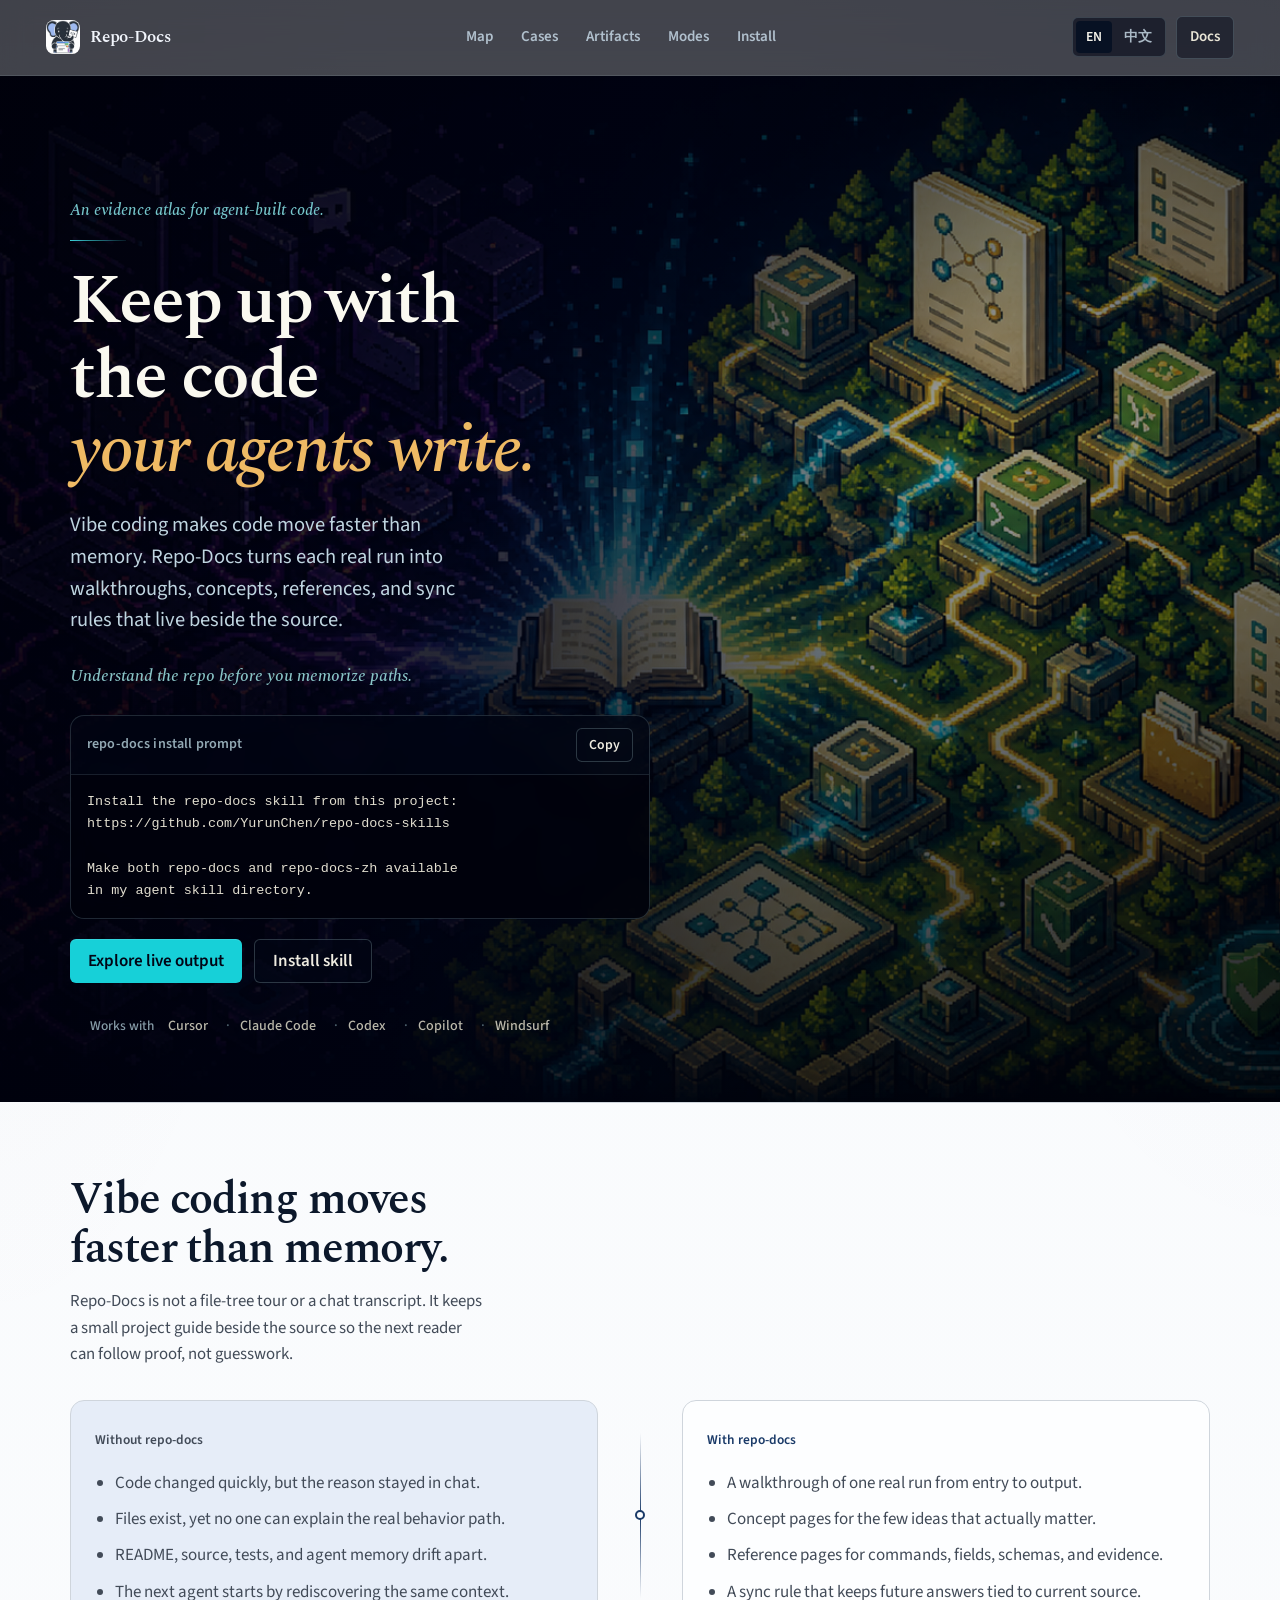
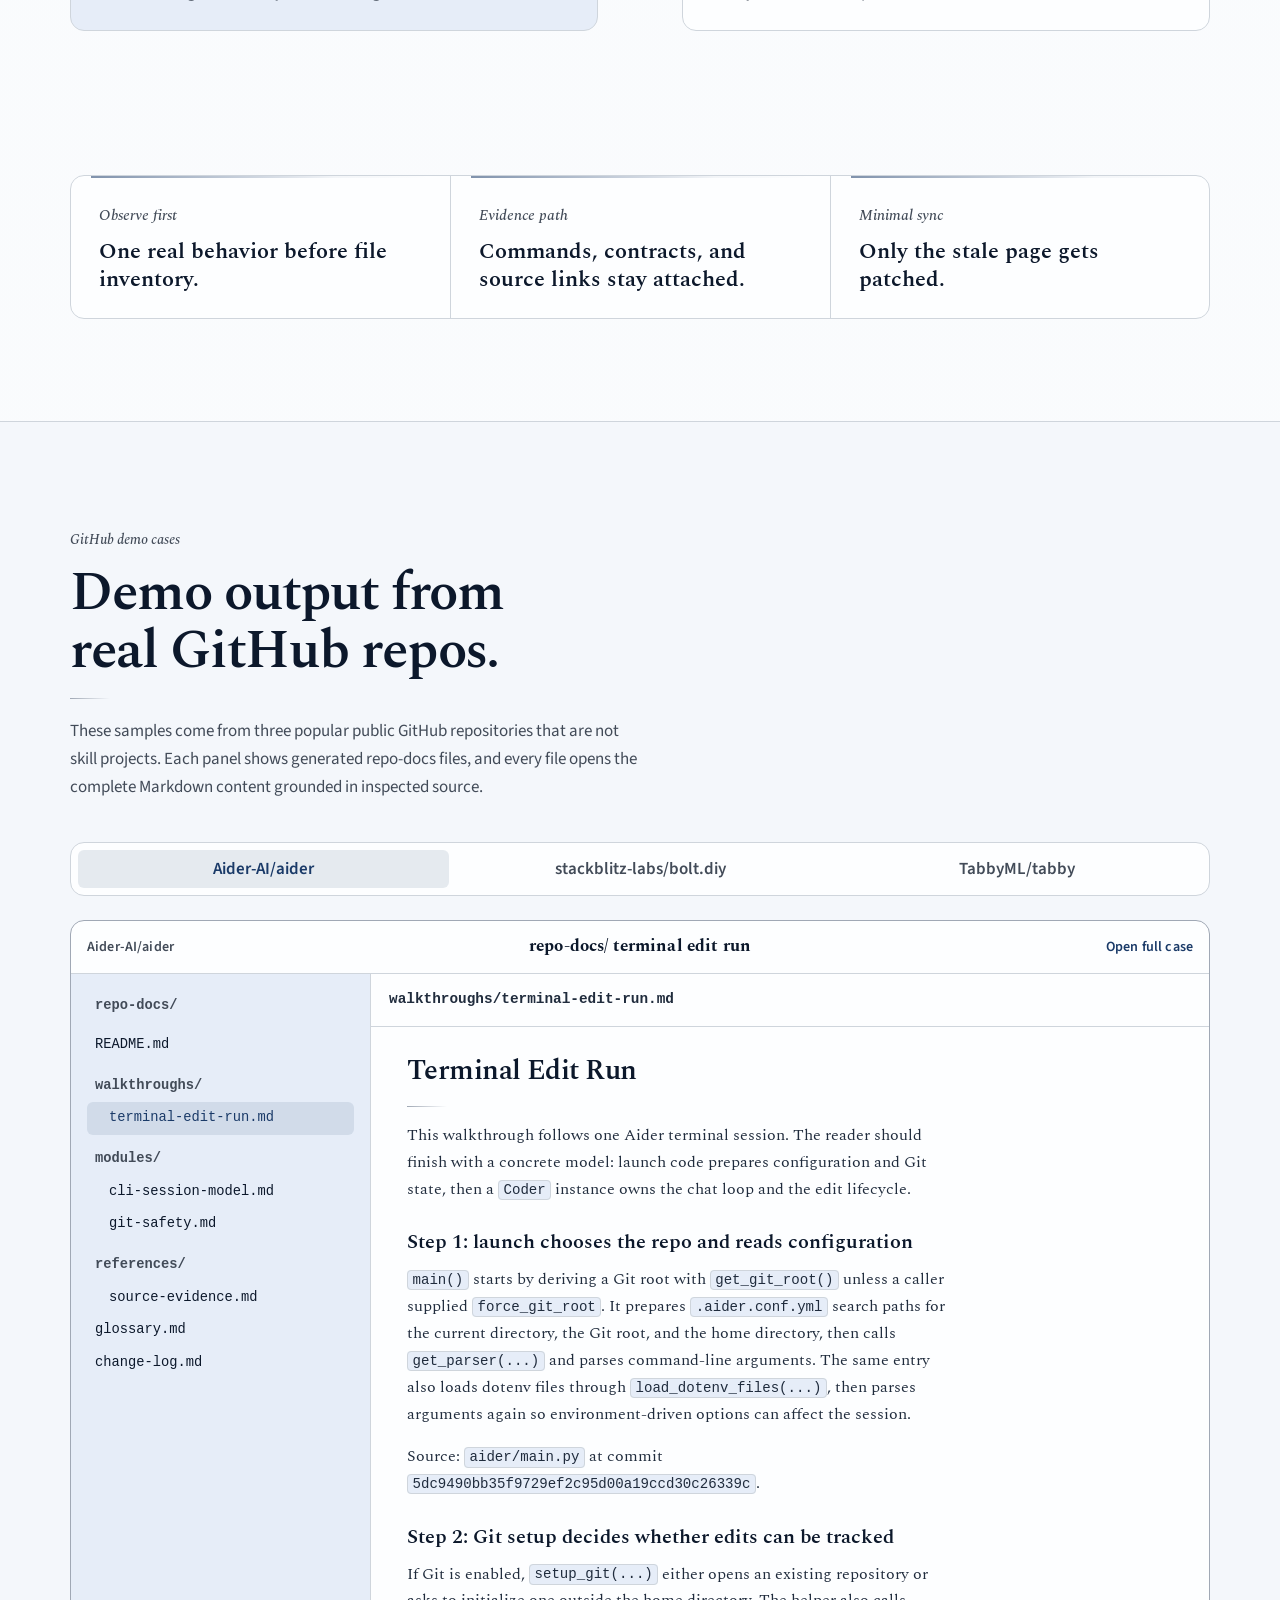
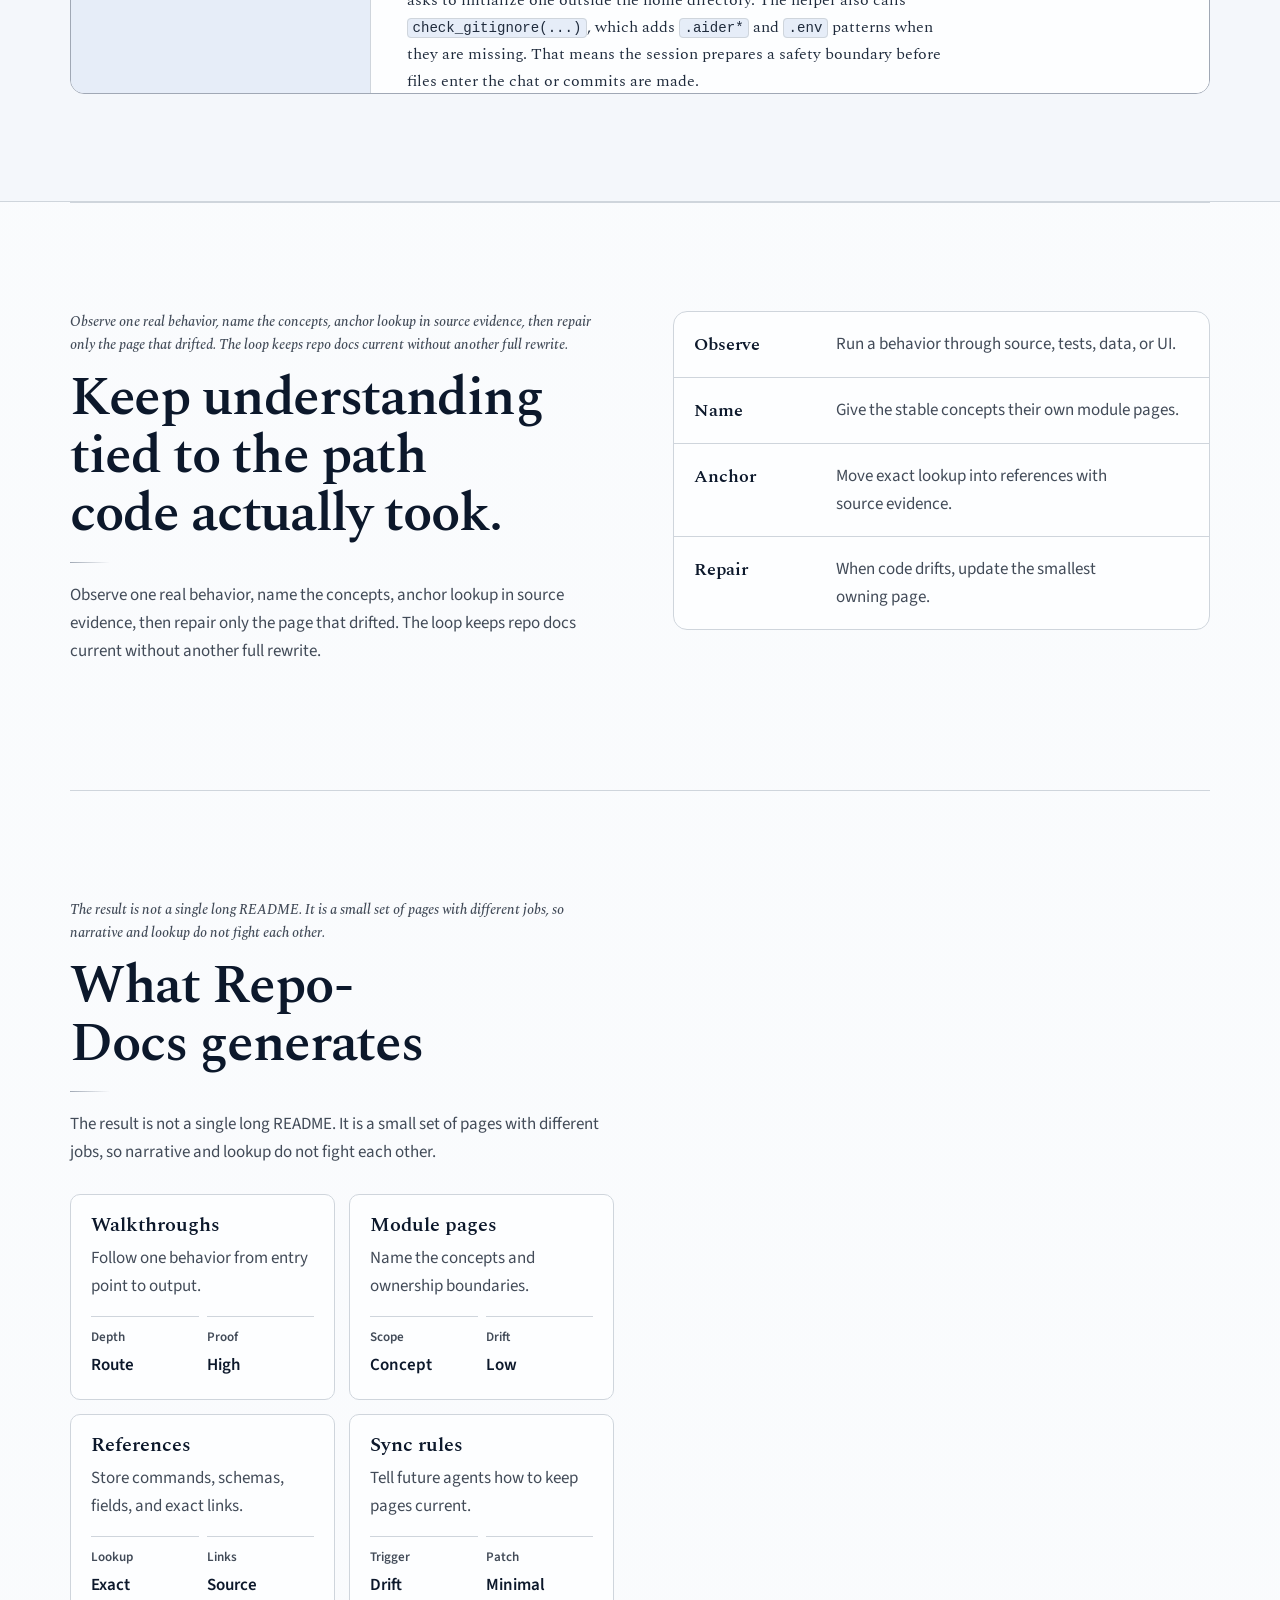
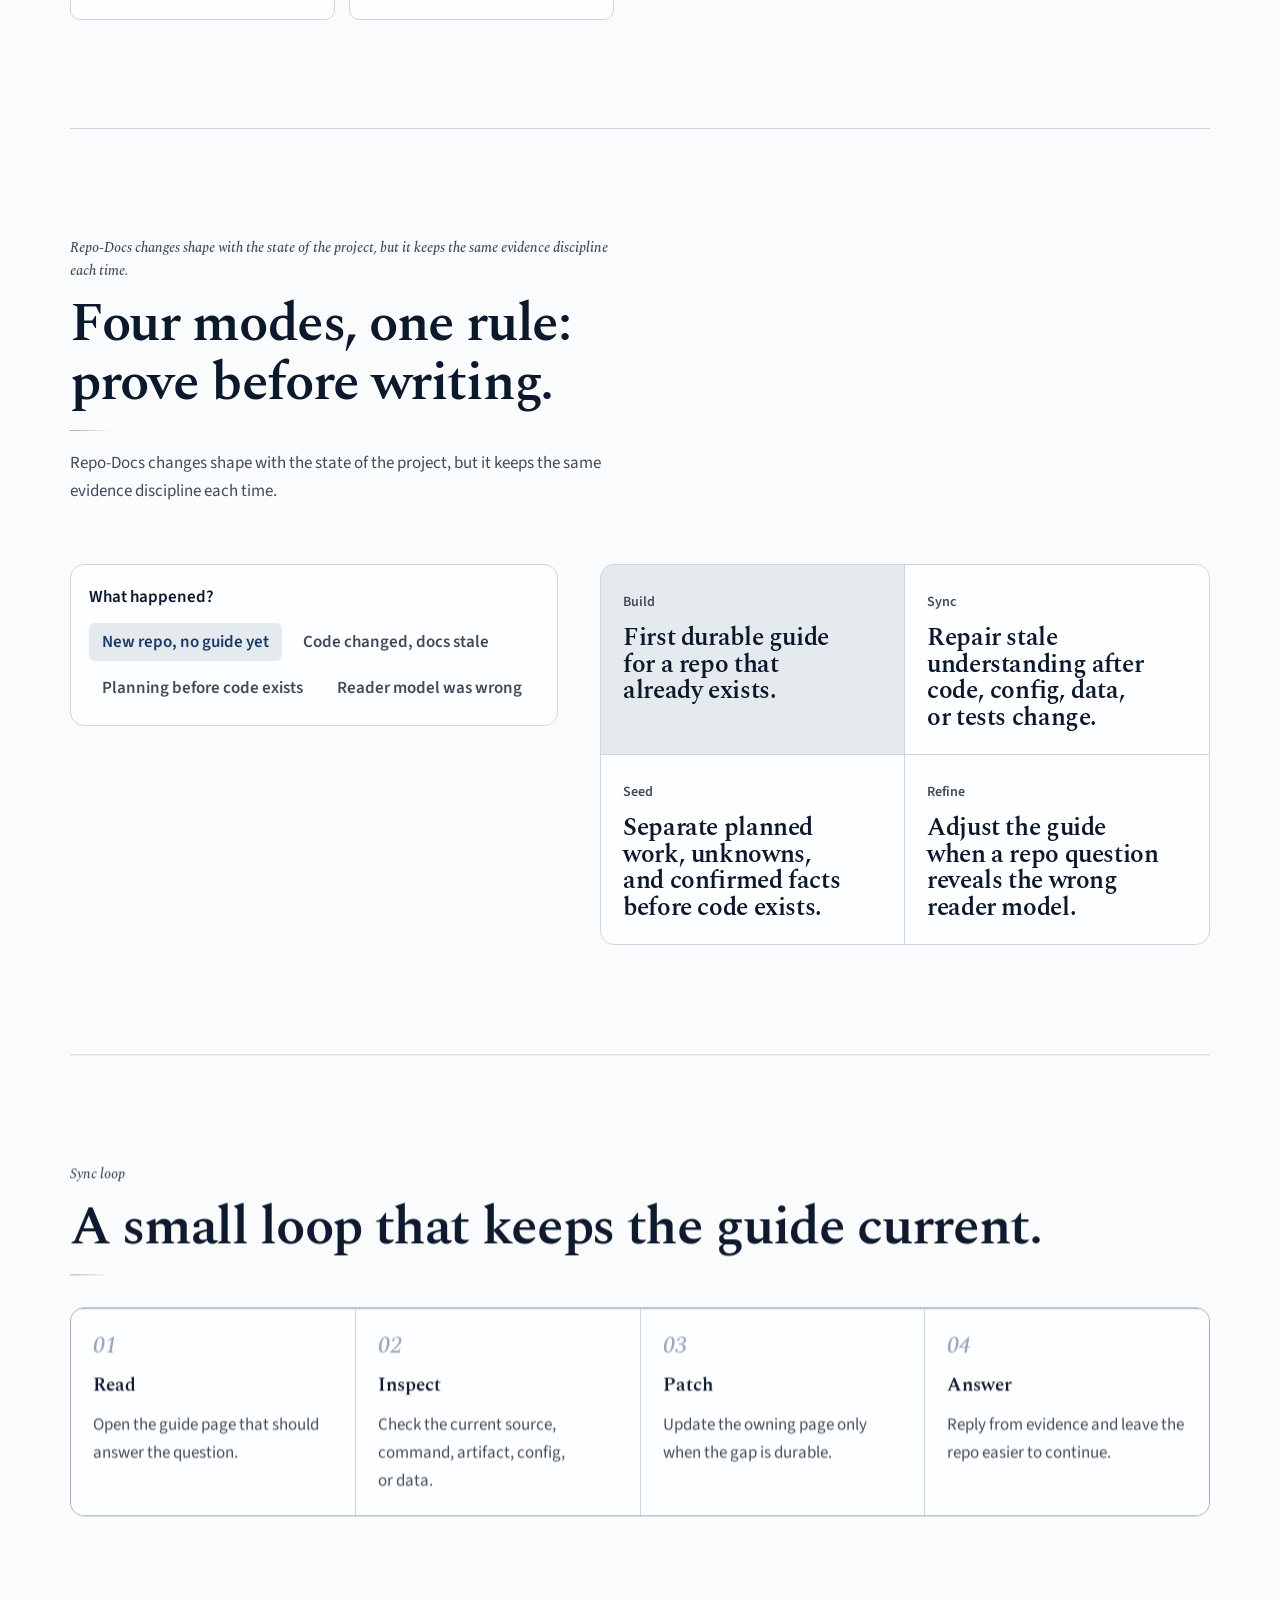
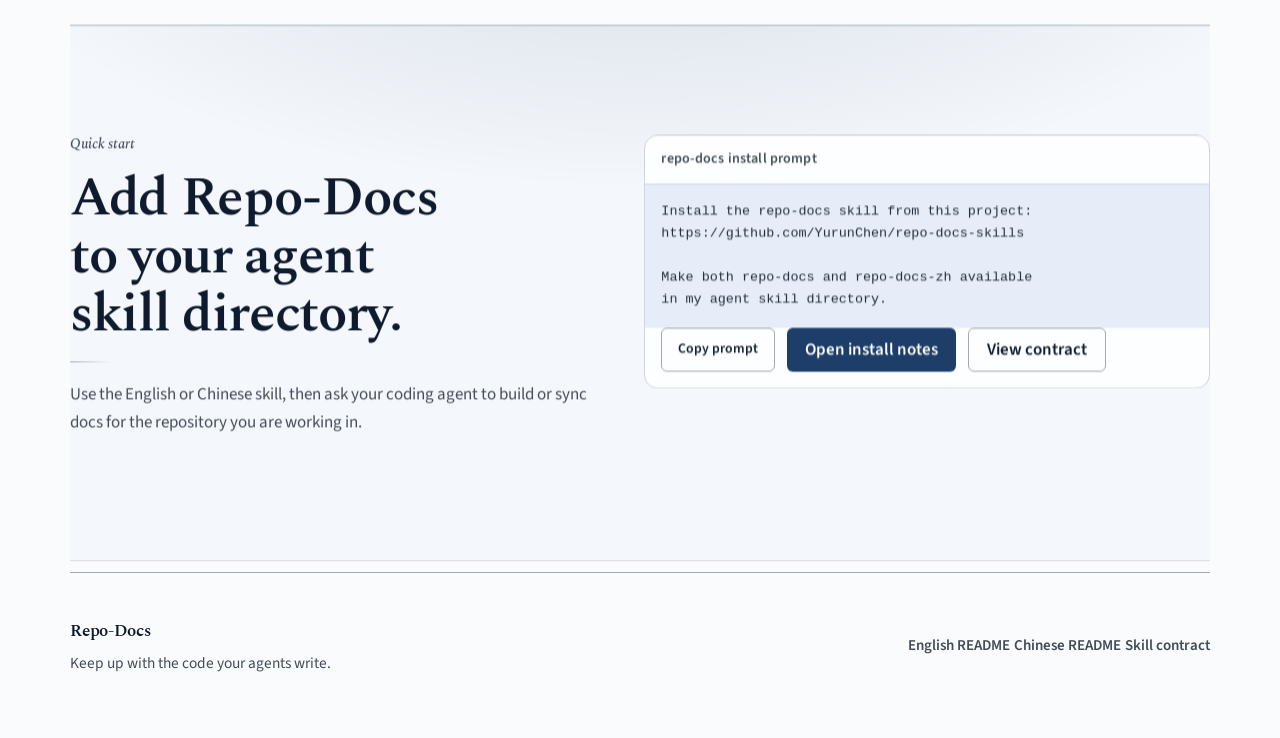
==== commit 4dd0fd32: "Align homepage copy with README and simplify the evidence loop section. Use the Keep up with… slogan" ====
--- a/docs/index.html
+++ b/docs/index.html
@@ -3,50 +3,28 @@
   <head>
     <meta charset="utf-8" />
     <meta name="viewport" content="width=device-width, initial-scale=1" />
-    <title>Repo-Docs - Evidence atlas for agent-built code</title>
+    <title>Repo-Docs — Keep up with the code your agents write.</title>
     <meta
       name="description"
-      content="Repo-Docs is a coding-agent skill that turns fast AI code changes into walkthroughs, evidence pages, references, and sync rules that live beside the source."
+      content="Vibe coding makes code move faster than memory. Repo-Docs turns each real run into walkthroughs, concepts, references, and sync rules that live beside the source."
     />
-    <meta property="og:title" content="Repo-Docs" />
+    <meta property="og:title" content="Repo-Docs — Keep up with the code your agents write." />
     <meta
       property="og:description"
-      content="An evidence atlas for keeping repo understanding alive after AI coding runs."
+      content="An evidence atlas for agent-built code. Understand the repo before you memorize paths."
     />
-    <meta property="og:image" content="assets/repo-docs-evidence-atlas.png" />
+    <meta property="og:image" content="assets/repo-docs-pixel-kingdom.png" />
     <link rel="icon" href="assets/logo.png" />
-    <link rel="preload" as="image" href="assets/repo-docs-evidence-atlas.png" fetchpriority="high" />
+    <link rel="preload" as="image" href="assets/repo-docs-pixel-kingdom.png" fetchpriority="high" />
     <link rel="preconnect" href="https://fonts.googleapis.com" />
     <link rel="preconnect" href="https://fonts.gstatic.com" crossorigin />
     <link
-      href="https://fonts.googleapis.com/css2?family=Bricolage+Grotesque:wght@600;700;800&family=Source+Sans+3:ital,wght@0,400;0,500;0,600;0,700;1,400&display=swap"
+      href="https://fonts.googleapis.com/css2?family=Spectral:ital,wght@0,500;0,600;0,700;1,500&family=Source+Sans+3:ital,wght@0,400;0,500;0,600;0,700;1,400&display=swap"
       rel="stylesheet"
     />
-    <link rel="stylesheet" href="assets/site.css?v=20260628-artifacts-copy" />
+    <link rel="stylesheet" href="assets/site.css?v=20260628-readme" />
   </head>
   <body>
-    <div class="atlas-bg" aria-hidden="true">
-      <div class="aurora aurora-a"></div>
-      <div class="aurora aurora-b"></div>
-      <div class="sky-layer">
-        <span class="star star-a"></span>
-        <span class="star star-b"></span>
-        <span class="star star-c"></span>
-        <span class="star star-d"></span>
-        <span class="star star-e"></span>
-        <span class="star star-f"></span>
-        <span class="star star-g"></span>
-        <span class="star star-h"></span>
-        <span class="star star-i"></span>
-        <span class="star star-j"></span>
-      </div>
-      <div class="horizon-glow"></div>
-      <div class="pixel-tiles">
-        <i></i><i></i><i></i><i></i><i></i><i></i><i></i><i></i>
-      </div>
-      <div class="scanlines"></div>
-    </div>
-
     <div class="pixel-toast" role="status" aria-live="polite"></div>
     <a class="skip-link" href="#main">Skip to content</a>
 
@@ -57,9 +35,9 @@
       </a>
       <nav class="nav-links" aria-label="Sections">
         <a href="#map">Map</a>
+        <a href="#cases">Cases</a>
         <a href="#artifacts">Artifacts</a>
-        <a href="#cases">Cases</a>
-        <a href="#quests">Quests</a>
+        <a href="#quests">Modes</a>
         <a href="#install">Install</a>
       </nav>
       <div class="nav-utility">
@@ -72,24 +50,27 @@
     </header>
 
     <main id="main">
-      <section class="hero-atlas" id="top" aria-labelledby="hero-title">
-        <div class="hero-grid">
+      <section class="hero-atlas hero-atlas--kingdom" id="top" aria-labelledby="hero-title">
+        <div class="hero-atlas__veil" aria-hidden="true"></div>
+        <div class="hero-atlas__content">
           <div class="hero-copy">
             <p class="eyebrow">
               <span class="eyebrow-pip" aria-hidden="true"></span>
-              <span class="eyebrow-text">Evidence atlas for agent-built code</span>
+              <span class="eyebrow-text">An evidence atlas for agent-built code.</span>
             </p>
             <h1 id="hero-title">
-              <span class="hero-serif">Map code chaos</span>
-              <span class="hero-pixel">into repo docs.</span>
+              <span class="hero-serif">Keep up with the code</span>
+              <span class="hero-pixel">your agents write.</span>
             </h1>
             <p class="hero-lead">
-              Turn AI code runs into walkthroughs, evidence, references, and sync rules.
+              Vibe coding makes code move faster than memory. Repo-Docs turns each real run into
+              walkthroughs, concepts, references, and sync rules that live beside the source.
             </p>
-
-            <div class="hero-install pixel-frame" aria-label="Install prompt">
+            <p class="hero-aside">Understand the repo before you memorize paths.</p>
+
+            <div class="hero-install" aria-label="Install prompt">
               <div class="hero-install-top">
-                <span>repo-docs install prompt</span>
+                <span class="install-prompt-label">repo-docs install prompt</span>
                 <button class="button button-copy" type="button" data-copy-install aria-label="Copy install prompt">Copy</button>
               </div>
               <pre><code id="install-snippet-code" data-install-snippet>Install the repo-docs skill from this project:
@@ -100,173 +81,74 @@
             </div>
 
             <div class="hero-actions" aria-label="Primary actions">
-              <a class="button button-primary" href="#install">Install skill</a>
-              <a class="button button-secondary" href="SKILL.md">View contract</a>
-            </div>
-          </div>
-
-          <div class="hero-stage">
-            <figure class="hero-map pixel-frame">
-              <span class="hero-bloom" aria-hidden="true"></span>
-              <img
-                src="assets/repo-docs-evidence-atlas.png"
-                alt="A cinematic evidence atlas where code panels, file trees, and document islands connect through glowing source paths"
-                width="1672"
-                height="941"
-                fetchpriority="high"
-              />
-              <nav class="map-hotspots" aria-label="Jump to sections">
-                <a class="hotspot hotspot-map" href="#map" aria-label="Go to map section">Map</a>
-                <a class="hotspot hotspot-workshop" href="#artifacts" aria-label="Go to artifacts section">Artifacts</a>
-                <a class="hotspot hotspot-cases" href="#cases" aria-label="Go to cases section">Cases</a>
-              </nav>
-            </figure>
-
-          </div>
-        </div>
-
-        <div class="agents-strip pixel-frame" aria-label="Compatible coding agents">
-          <span class="agents-label">Works with</span>
-          <ul>
-            <li>Cursor</li>
-            <li>Claude Code</li>
-            <li>Codex</li>
-            <li>Copilot</li>
-            <li>Windsurf</li>
-          </ul>
-        </div>
-      </section>
-
-      <section class="world-strip pixel-frame" aria-label="Repo-Docs operating promises">
+              <a class="button button-primary" href="#cases">Explore live output</a>
+              <a class="button button-secondary" href="#install">Install skill</a>
+            </div>
+
+            <div class="agents-strip agents-strip--hero" aria-label="Compatible coding agents">
+              <span class="agents-label">Works with</span>
+              <ul>
+                <li>Cursor</li>
+                <li>Claude Code</li>
+                <li>Codex</li>
+                <li>Copilot</li>
+                <li>Windsurf</li>
+              </ul>
+            </div>
+          </div>
+        </div>
+      </section>
+
+      <section class="contrast-band" id="contrast" aria-labelledby="contrast-title">
+        <div class="contrast-head">
+          <h2 id="contrast-title" class="contrast-title">Vibe coding moves faster than memory.</h2>
+          <p class="contrast-lead">
+            Repo-Docs is not a file-tree tour or a chat transcript. It keeps a small project guide
+            beside the source so the next reader can follow proof, not guesswork.
+          </p>
+        </div>
+        <div class="contrast-grid">
+          <article class="contrast-card contrast-card--before">
+            <span class="contrast-tag contrast-tag--dim">Without repo-docs</span>
+            <ul>
+              <li>Code changed quickly, but the reason stayed in chat.</li>
+              <li>Files exist, yet no one can explain the real behavior path.</li>
+              <li>README, source, tests, and agent memory drift apart.</li>
+              <li>The next agent starts by rediscovering the same context.</li>
+            </ul>
+          </article>
+          <div class="contrast-bridge" aria-hidden="true">
+            <span class="contrast-bridge-line"></span>
+            <span class="contrast-bridge-node"></span>
+          </div>
+          <article class="contrast-card contrast-card--after">
+            <span class="contrast-tag contrast-tag--bright">With repo-docs</span>
+            <ul>
+              <li>A walkthrough of one real run from entry to output.</li>
+              <li>Concept pages for the few ideas that actually matter.</li>
+              <li>Reference pages for commands, fields, schemas, and evidence.</li>
+              <li>A sync rule that keeps future answers tied to current source.</li>
+            </ul>
+          </article>
+        </div>
+      </section>
+
+      <section class="world-strip" aria-label="Repo-Docs operating promises">
         <article>
-          <span>Start tile</span>
+          <span>Observe first</span>
           <strong>One real behavior before file inventory.</strong>
         </article>
         <article>
-          <span>Proof path</span>
+          <span>Evidence path</span>
           <strong>Commands, contracts, and source links stay attached.</strong>
         </article>
         <article>
-          <span>Sync shrine</span>
+          <span>Minimal sync</span>
           <strong>Only the stale page gets patched.</strong>
         </article>
       </section>
 
-      <section class="section map-section" id="map" aria-labelledby="map-title">
-        <div class="section-copy">
-          <h2 id="map-title">The skill builds a map from the route the code actually took.</h2>
-          <p>
-            Vibe coding gets the app moving quickly. Repo-Docs makes the path durable by writing down
-            what happened, why it matters, and where the next reader can verify it.
-          </p>
-        </div>
-
-        <nav class="map-route pixel-frame" aria-label="Observe Name Anchor Repair loop">
-          <button type="button" data-step="observe" aria-pressed="false">Observe</button>
-          <button type="button" data-step="name" aria-pressed="false">Name</button>
-          <button type="button" data-step="anchor" aria-pressed="false">Anchor</button>
-          <button type="button" data-step="repair" aria-pressed="false">Repair</button>
-        </nav>
-
-        <div class="pixel-ledger pixel-frame" aria-label="Repo-Docs map rules">
-          <div class="ledger-row" data-step="observe" tabindex="0">
-            <strong>Observe</strong>
-            <span>Run a behavior through source, tests, data, or UI.</span>
-          </div>
-          <div class="ledger-row" data-step="name" tabindex="0">
-            <strong>Name</strong>
-            <span>Give the stable concepts their own module pages.</span>
-          </div>
-          <div class="ledger-row" data-step="anchor" tabindex="0">
-            <strong>Anchor</strong>
-            <span>Move exact lookup into references with source evidence.</span>
-          </div>
-          <div class="ledger-row" data-step="repair" tabindex="0">
-            <strong>Repair</strong>
-            <span>When code drifts, update the smallest owning page.</span>
-          </div>
-        </div>
-      </section>
-
-      <section class="section workshop-section" id="artifacts" aria-labelledby="artifacts-title">
-        <figure class="workshop-art pixel-frame">
-          <img
-            src="assets/repo-docs-pixel-workshop.png"
-            alt="An illustrated Repo-Docs output table with folders, walkthrough pages, command tiles, reference crates, and a sync checklist"
-            width="1536"
-            height="1024"
-            loading="lazy"
-            decoding="async"
-          />
-        </figure>
-        <div class="workshop-copy">
-          <h2 id="artifacts-title">What Repo-Docs generates</h2>
-          <p>
-            The result is not a single long README. It is a small set of pages with different jobs,
-            so narrative and lookup do not fight each other.
-          </p>
-          <div class="inventory-grid" aria-label="Repo-Docs generated artifacts">
-            <article class="inventory-card">
-              <div class="inventory-icon" aria-hidden="true">
-                <svg viewBox="0 0 32 32" width="32" height="32"><rect x="4" y="6" width="24" height="20" fill="#f4b34f"/><rect x="6" y="8" width="20" height="3" fill="#fff3c4"/><rect x="8" y="14" width="16" height="2" fill="#0a1028"/><rect x="8" y="18" width="12" height="2" fill="#0a1028"/></svg>
-              </div>
-              <div class="inventory-meta">
-                <span class="inventory-rarity">Scroll</span>
-                <h3>Walkthrough scrolls</h3>
-                <p>Follow one behavior from entry point to output.</p>
-                <dl class="inventory-stats">
-                  <div><dt>Depth</dt><dd>Route</dd></div>
-                  <div><dt>Proof</dt><dd>High</dd></div>
-                </dl>
-              </div>
-            </article>
-            <article class="inventory-card">
-              <div class="inventory-icon" aria-hidden="true">
-                <svg viewBox="0 0 32 32" width="32" height="32"><rect x="6" y="4" width="20" height="24" fill="#56d8ff"/><rect x="8" y="6" width="16" height="4" fill="#0a1028"/><rect x="10" y="14" width="12" height="2" fill="#0a1028"/><rect x="10" y="18" width="8" height="2" fill="#0a1028"/></svg>
-              </div>
-              <div class="inventory-meta">
-                <span class="inventory-rarity">Tablet</span>
-                <h3>Module tablets</h3>
-                <p>Name the concepts and ownership boundaries.</p>
-                <dl class="inventory-stats">
-                  <div><dt>Scope</dt><dd>Concept</dd></div>
-                  <div><dt>Drift</dt><dd>Low</dd></div>
-                </dl>
-              </div>
-            </article>
-            <article class="inventory-card">
-              <div class="inventory-icon" aria-hidden="true">
-                <svg viewBox="0 0 32 32" width="32" height="32"><rect x="4" y="10" width="24" height="16" fill="#8c5cff"/><rect x="6" y="12" width="8" height="6" fill="#fff3c4"/><rect x="16" y="12" width="10" height="2" fill="#0a1028"/><rect x="16" y="16" width="8" height="2" fill="#0a1028"/></svg>
-              </div>
-              <div class="inventory-meta">
-                <span class="inventory-rarity">Crate</span>
-                <h3>Reference crates</h3>
-                <p>Store commands, schemas, fields, and exact links.</p>
-                <dl class="inventory-stats">
-                  <div><dt>Lookup</dt><dd>Exact</dd></div>
-                  <div><dt>Links</dt><dd>Source</dd></div>
-                </dl>
-              </div>
-            </article>
-            <article class="inventory-card">
-              <div class="inventory-icon" aria-hidden="true">
-                <svg viewBox="0 0 32 32" width="32" height="32"><rect x="14" y="4" width="4" height="8" fill="#64e38f"/><rect x="8" y="12" width="16" height="16" fill="#f4b34f"/><rect x="12" y="16" width="8" height="2" fill="#0a1028"/><rect x="12" y="20" width="6" height="2" fill="#0a1028"/></svg>
-              </div>
-              <div class="inventory-meta">
-                <span class="inventory-rarity">Beacon</span>
-                <h3>Sync beacons</h3>
-                <p>Tell future agents how to keep pages current.</p>
-                <dl class="inventory-stats">
-                  <div><dt>Trigger</dt><dd>Drift</dd></div>
-                  <div><dt>Patch</dt><dd>Minimal</dd></div>
-                </dl>
-              </div>
-            </article>
-          </div>
-        </div>
-      </section>
-
-      <section class="section case-section" id="cases" aria-labelledby="case-title">
+      <section class="section case-section case-section--featured" id="cases" aria-labelledby="case-title">
         <div class="case-copy">
           <p class="section-note">GitHub demo cases</p>
           <h2 id="case-title">Demo output from real GitHub repos.</h2>
@@ -277,14 +159,14 @@
           </p>
         </div>
 
-        <div class="case-tabs pixel-frame" role="tablist" aria-label="Case study repositories">
+        <div class="case-tabs" role="tablist" aria-label="Case study repositories">
           <button type="button" role="tab" id="case-tab-aider" class="is-active" data-case-tab="aider" aria-selected="true" aria-controls="case-panel-aider">Aider-AI/aider</button>
           <button type="button" role="tab" id="case-tab-bolt" data-case-tab="bolt" aria-selected="false" aria-controls="case-panel-bolt">stackblitz-labs/bolt.diy</button>
           <button type="button" role="tab" id="case-tab-tabby" data-case-tab="tabby" aria-selected="false" aria-controls="case-panel-tabby">TabbyML/tabby</button>
         </div>
 
         <div class="case-showcase" aria-label="Repo-Docs generated file trees from public GitHub repos">
-          <article class="case-repo-tree pixel-frame is-active" id="case-panel-aider" data-case-panel="aider" role="tabpanel" aria-labelledby="case-tab-aider">
+          <article class="case-repo-tree is-active" id="case-panel-aider" data-case-panel="aider" role="tabpanel" aria-labelledby="case-tab-aider">
             <div class="case-tree-head">
               <span>Aider-AI/aider</span>
               <strong>repo-docs/ terminal edit run</strong>
@@ -313,7 +195,7 @@
             </div>
           </article>
 
-          <article class="case-repo-tree pixel-frame" id="case-panel-bolt" data-case-panel="bolt" role="tabpanel" aria-labelledby="case-tab-bolt" hidden>
+          <article class="case-repo-tree" id="case-panel-bolt" data-case-panel="bolt" role="tabpanel" aria-labelledby="case-tab-bolt" hidden>
             <div class="case-tree-head">
               <span>stackblitz-labs/bolt.diy</span>
               <strong>repo-docs/ chat streaming path</strong>
@@ -342,7 +224,7 @@
             </div>
           </article>
 
-          <article class="case-repo-tree pixel-frame" id="case-panel-tabby" data-case-panel="tabby" role="tabpanel" aria-labelledby="case-tab-tabby" hidden>
+          <article class="case-repo-tree" id="case-panel-tabby" data-case-panel="tabby" role="tabpanel" aria-labelledby="case-tab-tabby" hidden>
             <div class="case-tree-head">
               <span>TabbyML/tabby</span>
               <strong>repo-docs/ completion service path</strong>
@@ -373,16 +255,100 @@
         </div>
       </section>
 
+      <section class="section map-section" id="map" aria-labelledby="map-title">
+        <div class="section-copy">
+          <p class="section-note">Evidence loop</p>
+          <h2 id="map-title">Keep understanding tied to the path code actually took.</h2>
+          <p>
+            Observe one real behavior, name the concepts, anchor lookup in source evidence, then repair
+            only the page that drifted. The loop keeps repo docs current without another full rewrite.
+          </p>
+        </div>
+
+        <div class="pixel-ledger" aria-label="Repo-Docs map rules">
+          <div class="ledger-row" data-step="observe" tabindex="0">
+            <strong>Observe</strong>
+            <span>Run a behavior through source, tests, data, or UI.</span>
+          </div>
+          <div class="ledger-row" data-step="name" tabindex="0">
+            <strong>Name</strong>
+            <span>Give the stable concepts their own module pages.</span>
+          </div>
+          <div class="ledger-row" data-step="anchor" tabindex="0">
+            <strong>Anchor</strong>
+            <span>Move exact lookup into references with source evidence.</span>
+          </div>
+          <div class="ledger-row" data-step="repair" tabindex="0">
+            <strong>Repair</strong>
+            <span>When code drifts, update the smallest owning page.</span>
+          </div>
+        </div>
+      </section>
+
+      <section class="section workshop-section" id="artifacts" aria-labelledby="artifacts-title">
+        <div class="workshop-copy">
+          <p class="section-note">Generated artifacts</p>
+          <h2 id="artifacts-title">What Repo-Docs generates</h2>
+          <p>
+            The result is not a single long README. It is a small set of pages with different jobs,
+            so narrative and lookup do not fight each other.
+          </p>
+          <div class="inventory-grid" aria-label="Repo-Docs generated artifacts">
+            <article class="inventory-card">
+              <div class="inventory-meta">
+                <h3>Walkthroughs</h3>
+                <p>Follow one behavior from entry point to output.</p>
+                <dl class="inventory-stats">
+                  <div><dt>Depth</dt><dd>Route</dd></div>
+                  <div><dt>Proof</dt><dd>High</dd></div>
+                </dl>
+              </div>
+            </article>
+            <article class="inventory-card">
+              <div class="inventory-meta">
+                <h3>Module pages</h3>
+                <p>Name the concepts and ownership boundaries.</p>
+                <dl class="inventory-stats">
+                  <div><dt>Scope</dt><dd>Concept</dd></div>
+                  <div><dt>Drift</dt><dd>Low</dd></div>
+                </dl>
+              </div>
+            </article>
+            <article class="inventory-card">
+              <div class="inventory-meta">
+                <h3>References</h3>
+                <p>Store commands, schemas, fields, and exact links.</p>
+                <dl class="inventory-stats">
+                  <div><dt>Lookup</dt><dd>Exact</dd></div>
+                  <div><dt>Links</dt><dd>Source</dd></div>
+                </dl>
+              </div>
+            </article>
+            <article class="inventory-card">
+              <div class="inventory-meta">
+                <h3>Sync rules</h3>
+                <p>Tell future agents how to keep pages current.</p>
+                <dl class="inventory-stats">
+                  <div><dt>Trigger</dt><dd>Drift</dd></div>
+                  <div><dt>Patch</dt><dd>Minimal</dd></div>
+                </dl>
+              </div>
+            </article>
+          </div>
+        </div>
+      </section>
+
       <section class="section quest-section" id="quests" aria-labelledby="quest-title">
         <div class="quest-heading">
-          <h2 id="quest-title">Four quests, one rule: prove before writing.</h2>
+          <p class="section-note">Skill modes</p>
+          <h2 id="quest-title">Four modes, one rule: prove before writing.</h2>
           <p>
             Repo-Docs changes shape with the state of the project, but it keeps the same evidence
             discipline each time.
           </p>
         </div>
 
-        <div class="quest-advisor pixel-frame" aria-label="Pick your situation">
+        <div class="quest-advisor" aria-label="Pick your situation">
           <p>What happened?</p>
           <div class="quest-chips">
             <button type="button" class="is-active" data-quest-pick="build">New repo, no guide yet</button>
@@ -392,7 +358,7 @@
           </div>
         </div>
 
-        <div class="quest-board pixel-frame" aria-label="Repo-Docs skill modes">
+        <div class="quest-board" aria-label="Repo-Docs skill modes">
           <article class="quest-large is-highlighted" data-quest="build">
             <span>Build</span>
             <h3>First durable guide for a repo that already exists.</h3>
@@ -413,7 +379,8 @@
       </section>
 
       <section class="section path-section" aria-labelledby="path-title">
-        <h2 id="path-title">A small loop that keeps the atlas alive.</h2>
+        <p class="section-note">Sync loop</p>
+        <h2 id="path-title">A small loop that keeps the guide current.</h2>
         <div class="path-track" aria-label="Repo-Docs sync loop">
           <article class="loop-step">
             <strong>Read</strong>
@@ -434,16 +401,17 @@
         </div>
       </section>
 
-      <section class="section install-section" id="install" aria-labelledby="install-title">
+      <section class="section install-section install-section--cta" id="install" aria-labelledby="install-title">
+        <div class="install-glow" aria-hidden="true"></div>
         <div class="install-copy">
           <p class="section-note">Quick start</p>
-          <h2 id="install-title">Drop the atlas into your agent skill directory.</h2>
+          <h2 id="install-title">Add Repo-Docs to your agent skill directory.</h2>
           <p>
             Use the English or Chinese skill, then ask your coding agent to build or sync docs for
             the repository you are working in.
           </p>
         </div>
-        <div class="terminal-panel pixel-frame" aria-label="Installation prompt">
+        <div class="terminal-panel" aria-label="Installation prompt">
           <div class="terminal-top">repo-docs install prompt</div>
           <pre><code data-install-snippet>Install the repo-docs skill from this project:
 https://github.com/YurunChen/repo-docs-skills
@@ -451,17 +419,18 @@
 Make both repo-docs and repo-docs-zh available
 in my agent skill directory.</code></pre>
           <div class="terminal-actions">
+            <button class="button button-copy button-copy-lg" type="button" data-copy-install-secondary>Copy prompt</button>
             <a class="button button-primary" href="README.md#install-in-30-seconds">Open install notes</a>
-            <a class="button button-secondary" href="README_CN.md#30-秒安装">中文说明</a>
+            <a class="button button-secondary" href="SKILL.md">View contract</a>
           </div>
         </div>
       </section>
     </main>
 
-    <footer class="site-footer pixel-frame">
+    <footer class="site-footer">
       <div>
         <a class="footer-brand" href="#top">Repo-Docs</a>
-        <p>A living evidence atlas for agent-built repositories.</p>
+        <p>Keep up with the code your agents write.</p>
       </div>
       <nav class="footer-links" aria-label="Footer">
         <a href="README.md">English README</a>
@@ -471,6 +440,6 @@
     </footer>
 
     <script src="assets/gsap.min.js"></script>
-    <script src="assets/site.js?v=20260628-artifacts-copy"></script>
+    <script src="assets/site.js?v=20260628-readme"></script>
   </body>
 </html>
--- a/docs/assets/site.css
+++ b/docs/assets/site.css
@@ -1,33 +1,31 @@
 :root {
   color-scheme: light;
-  --bg: oklch(0.985 0.004 245);
-  --bg-quiet: oklch(0.955 0.012 245);
-  --surface: oklch(1 0 0);
-  --surface-soft: oklch(0.97 0.008 245);
-  --surface-ink: oklch(0.15 0.034 250);
-  --ink: oklch(0.18 0.035 252);
-  --ink-strong: oklch(0.1 0.03 255);
-  --muted: oklch(0.42 0.035 252);
-  --muted-2: oklch(0.54 0.032 250);
-  --line: oklch(0.86 0.018 245);
-  --line-strong: oklch(0.76 0.03 245);
-  --accent: oklch(0.48 0.12 232);
-  --accent-strong: oklch(0.38 0.12 238);
-  --accent-soft: oklch(0.94 0.035 230);
-  --mint: oklch(0.58 0.1 165);
-  --amber: oklch(0.64 0.12 78);
-  --violet: oklch(0.5 0.11 292);
-  --danger: oklch(0.54 0.13 24);
-  --shadow: 0 4px 8px oklch(0.25 0.04 245 / 0.08);
-  --shadow-soft: 0 2px 6px oklch(0.25 0.04 245 / 0.06);
-  --radius-sm: 8px;
-  --radius: 12px;
-  --radius-lg: 16px;
-  --max: 1180px;
+  --bg: oklch(0.988 0.003 258);
+  --bg-deep: oklch(0.968 0.006 258);
+  --surface: oklch(0.997 0.002 258);
+  --surface-2: oklch(0.955 0.008 258);
+  --surface-ink: oklch(0.19 0.038 258);
+  --paper: oklch(0.996 0.002 258);
+  --ink: oklch(0.21 0.042 258);
+  --ink-soft: oklch(0.29 0.036 258);
+  --muted: oklch(0.41 0.024 258);
+  --line: oklch(0.87 0.012 258);
+  --line-strong: oklch(0.73 0.02 258);
+  --accent: oklch(0.35 0.09 258);
+  --accent-soft: oklch(0.35 0.09 258 / 0.1);
+  --accent-hover: oklch(0.28 0.095 258);
+  --accent-warm: oklch(0.42 0.055 45);
+  --highlight: oklch(0.945 0.016 258);
+  --section-tint: oklch(0.974 0.006 258);
+  --shadow-sm: 0 2px 8px oklch(0.21 0.042 258 / 0.05);
+  --shadow: 0 10px 28px oklch(0.21 0.042 258 / 0.07);
+  --shadow-lg: 0 18px 42px oklch(0.21 0.042 258 / 0.09);
+  --radius-sm: 6px;
+  --radius: 10px;
+  --radius-lg: 14px;
+  --max: 1140px;
   --font-body: "Source Sans 3", ui-sans-serif, system-ui, -apple-system, BlinkMacSystemFont, "Segoe UI", sans-serif;
-  --font-display: "Bricolage Grotesque", var(--font-body);
-  --font-pixel: var(--font-display);
-  --font-serif: var(--font-display);
+  --font-display: "Spectral", "Iowan Old Style", "Palatino Linotype", "Book Antiqua", Georgia, serif;
   --font-mono: ui-monospace, SFMono-Regular, Menlo, Monaco, Consolas, "Liberation Mono", monospace;
   --z-bg: 0;
   --z-content: 2;
@@ -41,20 +39,28 @@
 }
 
 html {
+  max-width: 100%;
   scroll-behavior: smooth;
+  overflow-x: clip;
 }
 
 body {
   position: relative;
   min-width: 320px;
+  max-width: 100%;
   margin: 0;
-  overflow-x: hidden;
-  background: var(--bg);
+  overflow-x: clip;
+  background:
+    radial-gradient(ellipse 80% 50% at 100% -8%, oklch(0.35 0.09 258 / 0.055), transparent 52%),
+    radial-gradient(ellipse 60% 40% at 0% 0%, oklch(0.42 0.055 45 / 0.04), transparent 48%),
+    linear-gradient(180deg, var(--bg-deep) 0, var(--bg) 14rem),
+    var(--bg);
   color: var(--ink);
   font-family: var(--font-body);
   font-size: 17px;
-  line-height: 1.62;
+  line-height: 1.65;
   text-rendering: optimizeLegibility;
+  font-feature-settings: "kern" 1, "liga" 1;
 }
 
 body::before {
@@ -63,20 +69,7 @@
   z-index: var(--z-bg);
   pointer-events: none;
   content: "";
-  background:
-    radial-gradient(circle at 15% 10%, oklch(0.76 0.08 225 / 0.16), transparent 28%),
-    radial-gradient(circle at 85% 6%, oklch(0.84 0.08 165 / 0.12), transparent 26%),
-    linear-gradient(180deg, oklch(0.985 0.004 245), oklch(0.955 0.012 245));
-}
-
-body::after {
-  position: fixed;
-  inset: auto 0 0;
-  z-index: var(--z-bg);
-  height: 40vh;
-  pointer-events: none;
-  content: "";
-  background: linear-gradient(180deg, transparent, oklch(0.94 0.016 245 / 0.72));
+  background: linear-gradient(180deg, oklch(0.35 0.09 258 / 0.028), transparent 32rem);
 }
 
 main,
@@ -113,12 +106,12 @@
 }
 
 ::selection {
-  background: var(--accent-soft);
-  color: var(--ink-strong);
+  background: oklch(0.82 0.04 258);
+  color: var(--ink);
 }
 
 :focus-visible {
-  outline: 3px solid oklch(0.62 0.12 232 / 0.45);
+  outline: 2px solid oklch(0.36 0.085 258 / 0.55);
   outline-offset: 3px;
 }
 
@@ -143,10 +136,10 @@
   left: 12px;
   z-index: var(--z-toast);
   padding: 8px 12px;
-  border: 1px solid var(--line);
-  border-radius: 999px;
+  border: 1px solid var(--line-strong);
+  border-radius: var(--radius-sm);
   background: var(--surface);
-  color: var(--ink-strong);
+  color: var(--ink);
   transform: translateY(-160%);
   transition: transform 180ms var(--ease-out);
 }
@@ -162,10 +155,10 @@
   z-index: var(--z-toast);
   max-width: min(360px, calc(100vw - 40px));
   padding: 10px 14px;
-  border: 1px solid var(--line);
-  border-radius: 999px;
+  border: 1px solid var(--line-strong);
+  border-radius: var(--radius-sm);
   background: var(--surface-ink);
-  color: oklch(0.98 0.004 245);
+  color: var(--paper);
   box-shadow: var(--shadow);
   opacity: 0;
   transform: translateY(10px);
@@ -188,9 +181,55 @@
   gap: 24px;
   align-items: center;
   width: 100%;
-  padding: 14px clamp(18px, 4vw, 48px);
+  padding: 16px clamp(18px, 4vw, 46px);
   border-bottom: 1px solid var(--line);
-  background: oklch(0.995 0.002 245 / 0.96);
+  background: oklch(0.988 0.003 258 / 0.9);
+  backdrop-filter: blur(14px) saturate(1.2);
+  transition: box-shadow 220ms var(--ease-out);
+}
+
+.site-nav.is-scrolled {
+  box-shadow: var(--shadow-sm);
+}
+
+.site-nav:not(.is-scrolled) {
+  border-bottom-color: oklch(0.9 0.04 210 / 0.12);
+  background: oklch(0.08 0.04 260 / 0.72);
+  backdrop-filter: blur(14px) saturate(1.1);
+}
+
+.site-nav:not(.is-scrolled) .brand {
+  color: oklch(0.97 0.01 258);
+}
+
+.site-nav:not(.is-scrolled) .nav-links a {
+  color: oklch(0.8 0.025 240);
+}
+
+.site-nav:not(.is-scrolled) .nav-links a.is-active {
+  color: oklch(0.98 0.012 98);
+}
+
+.site-nav:not(.is-scrolled) .nav-action {
+  border-color: oklch(0.9 0.04 210 / 0.2);
+  color: oklch(0.92 0.02 98);
+  background: oklch(0.12 0.04 260 / 0.45);
+}
+
+.site-nav:not(.is-scrolled) .language-switch {
+  border-color: oklch(0.9 0.04 210 / 0.18);
+  background: oklch(0.12 0.04 260 / 0.55);
+}
+
+.site-nav:not(.is-scrolled) .language-switch button {
+  color: oklch(0.78 0.025 240);
+}
+
+.site-nav:not(.is-scrolled) .language-switch button[aria-pressed="true"],
+.site-nav:not(.is-scrolled) .language-switch button.is-active {
+  background: oklch(0.18 0.04 260);
+  color: oklch(0.96 0.012 98);
+  box-shadow: none;
 }
 
 .brand,
@@ -198,24 +237,25 @@
   display: inline-flex;
   align-items: center;
   gap: 10px;
-  color: var(--ink-strong);
+  color: var(--ink);
   font-family: var(--font-display);
-  font-size: 1.05rem;
-  font-weight: 700;
+  font-size: 1.08rem;
+  font-weight: 600;
+  letter-spacing: -0.01em;
   text-decoration: none;
 }
 
 .brand img {
   width: 34px;
   height: 34px;
-  border-radius: 9px;
+  border-radius: 8px;
 }
 
 .nav-links,
 .footer-links {
   display: flex;
   flex-wrap: wrap;
-  gap: 6px;
+  gap: 4px;
   align-items: center;
 }
 
@@ -226,21 +266,44 @@
 .nav-links a,
 .footer-links a,
 .nav-action {
-  border-radius: 999px;
+  border-radius: var(--radius-sm);
   color: var(--muted);
-  font-size: 0.95rem;
+  font-size: 0.94rem;
   font-weight: 600;
   text-decoration: none;
 }
 
 .nav-links a {
-  padding: 8px 10px;
+  position: relative;
+  padding: 8px 12px;
+}
+
+.nav-links a::after {
+  position: absolute;
+  right: 12px;
+  bottom: 5px;
+  left: 12px;
+  height: 1px;
+  background: var(--accent);
+  content: "";
+  transform: scaleX(0);
+  transform-origin: left center;
+  transition: transform 220ms var(--ease-out);
 }
 
 .nav-links a:hover,
 .footer-links a:hover,
 .nav-action:hover {
-  color: var(--accent-strong);
+  color: var(--accent);
+}
+
+.nav-links a:hover::after,
+.nav-links a.is-active::after {
+  transform: scaleX(1);
+}
+
+.nav-links a.is-active {
+  color: var(--ink);
 }
 
 .nav-utility {
@@ -255,15 +318,14 @@
   gap: 2px;
   padding: 3px;
   border: 1px solid var(--line);
-  border-radius: 999px;
-  background: var(--surface-soft);
+  border-radius: var(--radius-sm);
+  background: var(--surface-2);
 }
 
 .language-switch button,
 .button,
 .case-tabs button,
 .quest-chips button,
-.map-route button,
 .tree-file {
   appearance: none;
   border: 0;
@@ -273,58 +335,220 @@
 .language-switch button {
   min-height: 32px;
   padding: 0 10px;
-  border-radius: 999px;
+  border-radius: calc(var(--radius-sm) - 2px);
   background: transparent;
   color: var(--muted);
   font-size: 0.86rem;
-  font-weight: 700;
+  font-weight: 600;
 }
 
 .language-switch button[aria-pressed="true"],
 .language-switch button.is-active {
   background: var(--surface);
-  color: var(--ink-strong);
-  box-shadow: var(--shadow-soft);
+  color: var(--ink);
+  box-shadow: 0 1px 2px oklch(0.22 0.04 258 / 0.06);
 }
 
 .nav-action {
   padding: 8px 13px;
   border: 1px solid var(--line);
-  background: var(--surface);
-  color: var(--ink-strong);
+  color: var(--ink);
 }
 
 .hero-atlas {
   width: min(100%, var(--max));
+  min-height: clamp(680px, calc(100svh - 70px), 860px);
   margin: 0 auto;
-  padding: clamp(62px, 8vw, 104px) clamp(20px, 4vw, 32px) clamp(48px, 7vw, 82px);
+  padding: clamp(52px, 7vw, 88px) clamp(20px, 4vw, 32px) clamp(32px, 6vw, 64px);
+}
+
+.hero-atlas--kingdom {
+  position: relative;
+  isolation: isolate;
+  display: flex;
+  align-items: stretch;
+  width: 100%;
+  max-width: none;
+  min-height: max(720px, calc(100svh - 64px));
+  margin: 0;
+  padding: clamp(72px, 10vw, 120px) clamp(20px, 5vw, 48px) clamp(40px, 6vw, 64px);
+  overflow: hidden;
+  color: oklch(0.96 0.015 98);
+  background:
+    url("repo-docs-pixel-kingdom.png") center 38% / cover no-repeat,
+    oklch(0.1 0.04 260);
+}
+
+.hero-atlas__veil {
+  position: absolute;
+  inset: 0;
+  z-index: 0;
+  background:
+    linear-gradient(105deg, oklch(0.08 0.04 265 / 0.92) 0%, oklch(0.1 0.045 260 / 0.78) 42%, oklch(0.12 0.04 250 / 0.35) 68%, oklch(0.08 0.035 255 / 0.55) 100%),
+    linear-gradient(180deg, oklch(0.06 0.03 260 / 0.5) 0%, transparent 34%, oklch(0.05 0.025 260 / 0.72) 100%);
+  pointer-events: none;
+}
+
+.hero-atlas__content {
+  position: relative;
+  z-index: 1;
+  width: min(100%, var(--max));
+  margin: 0 auto;
+}
+
+.hero-atlas--kingdom .hero-copy {
+  max-width: 640px;
+}
+
+.hero-atlas--kingdom .eyebrow {
+  color: oklch(0.78 0.08 200);
+}
+
+.hero-atlas--kingdom .eyebrow::after {
+  background: linear-gradient(90deg, oklch(0.78 0.12 200), oklch(0.78 0.12 200 / 0.12));
+}
+
+.hero-atlas--kingdom h1,
+.hero-atlas--kingdom h2,
+.hero-atlas--kingdom h3 {
+  color: oklch(0.98 0.012 98);
+  max-width: none;
+}
+
+.hero-atlas--kingdom h1 {
+  max-width: 14ch;
+  margin-bottom: 20px;
+  font-size: clamp(2.5rem, 5.4vw, 4.5rem);
+  letter-spacing: -0.03em;
+}
+
+html[lang="zh-CN"] .hero-atlas--kingdom h1 {
+  max-width: 11em;
+  letter-spacing: -0.02em;
+}
+
+.hero-atlas--kingdom .hero-pixel {
+  color: oklch(0.82 0.12 78);
+}
+
+.hero-atlas--kingdom .hero-lead {
+  color: oklch(0.86 0.028 230);
+}
+
+.hero-atlas--kingdom .hero-aside {
+  max-width: 38ch;
+  margin: 0 0 26px;
+  color: oklch(0.78 0.06 200);
+  font-family: var(--font-display);
+  font-size: 1.04rem;
+  font-style: italic;
+  font-weight: 500;
+  line-height: 1.5;
+  text-wrap: pretty;
+}
+
+.hero-atlas--kingdom .hero-install {
+  border-color: oklch(0.9 0.04 210 / 0.16);
+  background: oklch(0.12 0.035 260 / 0.72);
+  backdrop-filter: blur(12px);
+}
+
+.hero-atlas--kingdom .hero-install-top {
+  border-bottom-color: oklch(0.9 0.04 210 / 0.12);
+  color: oklch(0.72 0.03 230);
+}
+
+.hero-atlas--kingdom .hero-install pre {
+  color: oklch(0.9 0.02 98);
+  background: oklch(0.08 0.03 260 / 0.55);
+}
+
+.hero-atlas--kingdom .button-primary {
+  background: oklch(0.78 0.13 200);
+  color: oklch(0.12 0.04 260);
+}
+
+.hero-atlas--kingdom .button-primary:hover {
+  background: oklch(0.82 0.14 165);
+}
+
+.hero-atlas--kingdom .button-secondary,
+.hero-atlas--kingdom .button-copy {
+  border-color: oklch(0.9 0.04 210 / 0.22);
+  background: oklch(0.14 0.035 260 / 0.55);
+  color: oklch(0.94 0.015 98);
+}
+
+.hero-atlas--kingdom .button-secondary:hover,
+.hero-atlas--kingdom .button-copy:hover {
+  border-color: oklch(0.78 0.13 200);
+  color: oklch(0.78 0.13 200);
+}
+
+.agents-strip--hero {
+  margin-top: 28px;
+  padding: 0;
+  border: 0;
+}
+
+.hero-atlas--kingdom .agents-strip--hero {
+  margin-top: 32px;
+}
+
+.hero-atlas--kingdom .agents-label {
+  color: oklch(0.68 0.03 230);
+  font-size: 0.84rem;
+  font-weight: 500;
+}
+
+.hero-atlas--kingdom .agents-strip li {
+  color: oklch(0.78 0.02 98);
+  font-size: 0.88rem;
+  font-weight: 500;
+}
+
+.hero-atlas--kingdom .agents-strip li + li::before {
+  color: oklch(0.48 0.03 230);
 }
 
 .hero-grid {
   display: grid;
-  grid-template-columns: minmax(0, 1fr) minmax(360px, 0.96fr);
-  gap: clamp(34px, 5vw, 76px);
+  grid-template-columns: minmax(0, 0.88fr) minmax(400px, 1.12fr);
+  gap: clamp(34px, 5vw, 72px);
   align-items: center;
 }
 
-.hero-copy {
-  min-width: 0;
-}
-
 .eyebrow {
+  position: relative;
   display: inline-flex;
   gap: 10px;
   align-items: center;
-  margin: 0 0 18px;
-  color: var(--accent-strong);
-  font-weight: 700;
+  margin: 0 0 24px;
+  padding-bottom: 18px;
+  color: var(--muted);
+  font-family: var(--font-display);
+  font-size: 1rem;
+  font-style: italic;
+  font-weight: 500;
+}
+
+.eyebrow::after {
+  position: absolute;
+  bottom: 0;
+  left: 0;
+  width: 3.5rem;
+  height: 1px;
+  background: linear-gradient(90deg, var(--accent), oklch(0.35 0.09 258 / 0.15));
+  content: "";
+}
+
+.hero-copy {
+  position: relative;
+  min-width: 0;
 }
 
 .eyebrow-pip {
-  width: 9px;
-  height: 9px;
-  border-radius: 999px;
-  background: var(--mint);
+  display: none;
 }
 
 h1,
@@ -337,17 +561,18 @@
 h1,
 h2,
 h3 {
-  color: var(--ink-strong);
+  color: var(--ink);
   font-family: var(--font-display);
-  line-height: 1.04;
+  font-weight: 600;
+  line-height: 1.08;
   text-wrap: balance;
 }
 
 h1 {
-  max-width: 10ch;
+  max-width: 11ch;
   margin-bottom: 22px;
-  font-size: clamp(3.1rem, 7.3vw, 5.85rem);
-  letter-spacing: -0.035em;
+  font-size: clamp(2.75rem, 6vw, 4.75rem);
+  letter-spacing: -0.03em;
 }
 
 .hero-serif,
@@ -356,15 +581,17 @@
 }
 
 .hero-pixel {
-  color: var(--accent-strong);
+  color: var(--accent-warm);
+  font-style: italic;
+  font-weight: 500;
 }
 
 .hero-lead {
-  max-width: 54ch;
+  max-width: 42ch;
   margin-bottom: 28px;
   color: var(--muted);
-  font-size: clamp(1.15rem, 2vw, 1.42rem);
-  line-height: 1.45;
+  font-size: clamp(1.08rem, 1.8vw, 1.28rem);
+  line-height: 1.55;
   text-wrap: pretty;
 }
 
@@ -374,16 +601,14 @@
 .case-tabs,
 .quest-advisor,
 .quest-board,
-.pixel-ledger,
-.map-route {
+.pixel-ledger {
   border: 1px solid var(--line);
   border-radius: var(--radius-lg);
   background: var(--surface);
-  box-shadow: var(--shadow-soft);
 }
 
 .hero-install {
-  max-width: 600px;
+  max-width: 580px;
   overflow: hidden;
 }
 
@@ -396,10 +621,10 @@
   justify-content: space-between;
   padding: 12px 16px;
   border-bottom: 1px solid var(--line);
-  background: var(--surface-soft);
   color: var(--muted);
-  font-size: 0.92rem;
-  font-weight: 700;
+  font-size: 0.88rem;
+  font-weight: 600;
+  letter-spacing: 0.01em;
 }
 
 pre {
@@ -410,12 +635,21 @@
 .terminal-panel pre {
   padding: 16px;
   overflow-x: auto;
-  color: var(--ink);
+  color: var(--ink-soft);
   font-family: var(--font-mono);
-  font-size: 0.86rem;
+  font-size: 0.84rem;
   line-height: 1.65;
   white-space: pre-wrap;
   overflow-wrap: anywhere;
+  word-break: break-word;
+  background: var(--highlight);
+}
+
+.hero-install code,
+.terminal-panel code {
+  white-space: inherit;
+  overflow-wrap: anywhere;
+  word-break: break-word;
 }
 
 .hero-actions,
@@ -429,37 +663,45 @@
 
 .button {
   display: inline-flex;
-  min-height: 42px;
+  min-height: 44px;
   align-items: center;
   justify-content: center;
-  padding: 0 16px;
-  border-radius: 999px;
-  font-weight: 700;
+  padding: 0 18px;
+  border-radius: var(--radius-sm);
+  font-weight: 600;
   text-decoration: none;
   transition:
     background 160ms var(--ease-out),
     color 160ms var(--ease-out),
-    transform 160ms var(--ease-out);
+    border-color 160ms var(--ease-out);
 }
 
 .button:hover {
-  transform: translateY(-1px);
+  transform: none;
 }
 
 .button-primary {
-  background: var(--accent-strong);
-  color: oklch(0.98 0.004 245);
+  background: var(--accent);
+  color: var(--paper);
+  box-shadow: 0 1px 0 oklch(1 0 0 / 0.12) inset;
 }
 
 .button-primary:hover {
-  background: var(--accent);
+  background: var(--accent-hover);
+  box-shadow: var(--shadow-sm);
+}
+
+.button-secondary:hover,
+.button-copy:hover {
+  border-color: var(--accent);
+  color: var(--accent);
 }
 
 .button-secondary,
 .button-copy {
-  border: 1px solid var(--line);
+  border: 1px solid var(--line-strong);
   background: var(--surface);
-  color: var(--ink-strong);
+  color: var(--ink);
 }
 
 .button-copy {
@@ -469,51 +711,309 @@
 }
 
 .hero-stage {
+  display: grid;
+  position: relative;
+  gap: 0;
   min-width: 0;
+  align-self: center;
 }
 
 .hero-map {
   position: relative;
+  z-index: 1;
+  aspect-ratio: 1.45 / 1;
   margin: 0;
   padding: 10px;
   overflow: hidden;
+  border: 1px solid var(--line-strong);
+  border-radius: var(--radius-lg);
+  background: var(--surface);
+}
+
+.hero-map::after {
+  position: absolute;
+  inset: 10px;
+  border-radius: calc(var(--radius-lg) - 6px);
+  content: "";
+  background: linear-gradient(180deg, transparent 58%, oklch(0.21 0.042 258 / 0.12));
+  pointer-events: none;
+}
+
+.hero-map img {
+  width: 100%;
+  height: 100%;
+  border-radius: calc(var(--radius-lg) - 6px);
+  object-fit: cover;
+}
+
+.hero-map--main {
+  aspect-ratio: 16 / 9;
+  padding: 12px;
+  background: oklch(0.08 0.03 258);
+}
+
+.hero-map--main::after {
+  display: none;
+}
+
+.hero-map--main img {
+  object-fit: contain;
+  image-rendering: pixelated;
+  image-rendering: crisp-edges;
+}
+
+.contrast-band {
+  width: min(calc(100% - 40px), var(--max));
+  margin: 0 auto clamp(48px, 7vw, 72px);
+  padding: clamp(48px, 7vw, 72px) 0;
+  border-top: 1px solid var(--line);
+}
+
+.contrast-head {
+  max-width: 52ch;
+  margin-bottom: 32px;
+}
+
+.contrast-title {
+  margin: 0 0 14px;
+  font-family: var(--font-display);
+  font-size: clamp(1.85rem, 3.5vw, 2.75rem);
+  letter-spacing: -0.025em;
+  line-height: 1.12;
+}
+
+.contrast-lead {
+  margin: 0;
+  color: var(--muted);
+  font-size: 1.05rem;
+  line-height: 1.6;
+}
+
+.contrast-grid {
+  display: grid;
+  grid-template-columns: minmax(0, 1fr) auto minmax(0, 1fr);
+  gap: clamp(16px, 3vw, 28px);
+  align-items: stretch;
+}
+
+.contrast-card {
+  padding: 24px;
   border: 1px solid var(--line);
   border-radius: var(--radius-lg);
   background: var(--surface);
-  box-shadow: var(--shadow);
-}
-
-.hero-map img {
-  width: 100%;
-  height: clamp(360px, 40vw, 540px);
-  object-fit: cover;
-  object-position: center;
-  border-radius: var(--radius);
+}
+
+.contrast-card ul {
+  margin: 16px 0 0;
+  padding-left: 1.2em;
+  color: var(--muted);
+}
+
+.contrast-card li + li {
+  margin-top: 8px;
+}
+
+.contrast-card--before {
+  background: var(--highlight);
+}
+
+.contrast-tag {
+  display: inline-block;
+  font-size: 0.84rem;
+  font-weight: 600;
+}
+
+.contrast-tag--dim {
+  color: var(--muted);
+}
+
+.contrast-tag--bright {
+  color: var(--accent);
+}
+
+.contrast-bridge {
+  position: relative;
+  display: flex;
+  align-items: center;
+  justify-content: center;
+  min-width: 28px;
+}
+
+.contrast-bridge-line {
+  display: block;
+  width: 1px;
+  height: 72%;
+  min-height: 80px;
+  background: linear-gradient(180deg, transparent, var(--accent), transparent);
+}
+
+.contrast-bridge-node {
+  position: absolute;
+  width: 10px;
+  height: 10px;
+  border: 2px solid var(--accent);
+  border-radius: 999px;
+  background: var(--surface);
+}
+
+.case-section--featured {
+  position: relative;
+}
+
+.case-section--featured::before {
+  position: absolute;
+  inset: 0 calc(50% - 50vw);
+  z-index: -1;
+  background: var(--section-tint);
+  border-block: 1px solid var(--line);
+  content: "";
+}
+
+.install-section--cta {
+  position: relative;
+  overflow: hidden;
+}
+
+.install-glow {
+  position: absolute;
+  inset: -20% -10% auto;
+  height: 280px;
+  background: radial-gradient(ellipse at 50% 0%, oklch(0.35 0.09 258 / 0.12), transparent 68%);
+  pointer-events: none;
+}
+
+.button-copy-lg {
+  min-height: 44px;
+  padding: 0 16px;
+}
+
+@media (max-width: 860px) {
+  .contrast-grid {
+    grid-template-columns: 1fr;
+  }
+
+  .contrast-bridge {
+    min-height: 28px;
+  }
+
+  .contrast-bridge-line {
+    width: 72%;
+    height: 1px;
+    min-height: 0;
+  }
 }
 
 .map-hotspots {
   position: absolute;
-  inset: 18px;
+  inset: 20px;
+  z-index: 2;
   pointer-events: none;
 }
 
 .hotspot {
   position: absolute;
-  padding: 5px 10px;
-  border: 1px solid oklch(0.88 0.012 245 / 0.9);
-  border-radius: 999px;
-  background: oklch(1 0 0 / 0.9);
-  color: var(--accent-strong);
-  font-size: 0.8rem;
-  font-weight: 700;
+  padding: 5px 11px;
+  border: 1px solid var(--line-strong);
+  border-radius: var(--radius-sm);
+  background: oklch(0.996 0.002 258 / 0.96);
+  backdrop-filter: blur(6px);
+  color: var(--ink);
+  font-family: var(--font-display);
+  font-size: 0.78rem;
+  font-style: italic;
+  font-weight: 600;
   pointer-events: auto;
   text-decoration: none;
-  box-shadow: var(--shadow-soft);
-}
-
-.hotspot-map { top: 12%; left: 8%; }
+  transition:
+    background 160ms var(--ease-out),
+    color 160ms var(--ease-out),
+    border-color 160ms var(--ease-out);
+}
+
+.hotspot:hover {
+  border-color: var(--accent);
+  background: var(--surface);
+  color: var(--accent);
+}
+
+.hotspot-map { top: 14%; left: 9%; }
 .hotspot-workshop { top: 42%; right: 10%; }
-.hotspot-cases { right: 28%; bottom: 12%; }
+.hotspot-cases { top: 19%; right: 13%; }
+
+.hero-evidence-stack {
+  position: relative;
+  z-index: 2;
+  display: grid;
+  grid-template-columns: minmax(220px, 1.1fr) minmax(170px, 0.95fr) minmax(170px, 0.95fr);
+  gap: 12px;
+  align-items: stretch;
+  min-width: 0;
+  margin: -28px 20px 0;
+}
+
+.evidence-card {
+  min-width: 0;
+  padding: 15px 16px;
+  border: 1px solid var(--line);
+  border-radius: var(--radius);
+  background: oklch(0.996 0.002 258 / 0.96);
+  backdrop-filter: blur(8px);
+  color: var(--ink);
+  transition:
+    transform 220ms var(--ease-out),
+    box-shadow 220ms var(--ease-out);
+}
+
+.evidence-card-main {
+  border-color: var(--line-strong);
+  background: var(--surface);
+}
+
+.evidence-card:nth-child(2),
+.evidence-card:nth-child(3) {
+  background: var(--highlight);
+}
+
+@media (hover: hover) {
+  .evidence-card:hover {
+    transform: translateY(-2px);
+    border-color: var(--line-strong);
+  }
+}
+
+.evidence-label {
+  display: block;
+  margin-bottom: 6px;
+  color: var(--muted);
+  font-size: 0.76rem;
+  font-weight: 600;
+  letter-spacing: 0.02em;
+}
+
+.evidence-card strong {
+  display: block;
+  margin-bottom: 5px;
+  font-family: var(--font-mono);
+  font-size: 0.84rem;
+  line-height: 1.35;
+  overflow-wrap: anywhere;
+}
+
+.evidence-card ul {
+  margin: 0;
+  padding-left: 1.15em;
+  color: var(--muted);
+  font-family: var(--font-mono);
+  font-size: 0.72rem;
+  line-height: 1.45;
+}
+
+.evidence-card p {
+  margin: 0;
+  color: var(--muted);
+  font-size: 0.82rem;
+  line-height: 1.48;
+}
 
 .agents-strip,
 .world-strip,
@@ -527,12 +1027,10 @@
 .agents-strip {
   display: flex;
   flex-wrap: wrap;
-  gap: 14px 18px;
-  align-items: center;
-  margin-top: clamp(34px, 5vw, 56px);
-  padding: 16px 0;
-  border-top: 1px solid var(--line);
-  border-bottom: 1px solid var(--line);
+  gap: 10px 14px;
+  align-items: baseline;
+  margin-top: 36px;
+  padding: 0;
 }
 
 .agents-label,
@@ -541,9 +1039,31 @@
 .quest-board article span,
 .case-tree-head span,
 .terminal-top {
-  color: var(--muted-2);
-  font-size: 0.9rem;
-  font-weight: 700;
+  color: var(--muted);
+  font-size: 0.88rem;
+  font-weight: 600;
+}
+
+.section-note {
+  display: block;
+  margin-bottom: 12px;
+  font-family: var(--font-display);
+  font-style: italic;
+  font-weight: 500;
+}
+
+.inventory-rarity {
+  display: inline-flex;
+  align-items: center;
+  min-height: 28px;
+  padding: 2px 10px;
+  border: 1px solid var(--line);
+  border-radius: var(--radius-sm);
+  background: var(--highlight);
+  font-family: var(--font-display);
+  font-size: 0.84rem;
+  font-style: italic;
+  font-weight: 500;
 }
 
 .agents-strip ul {
@@ -555,31 +1075,50 @@
   list-style: none;
 }
 
-.agents-strip li,
-.inventory-rarity {
+.agents-strip li {
   display: inline-flex;
   align-items: center;
-  min-height: 30px;
-  padding: 3px 10px;
-  border: 1px solid var(--line);
-  border-radius: 999px;
-  background: var(--surface);
-  color: var(--ink);
-  font-size: 0.9rem;
-  font-weight: 700;
+  min-height: auto;
+  padding: 0;
+  border: 0;
+  border-radius: 0;
+  background: transparent;
+  color: var(--ink-soft);
+  font-size: 0.92rem;
+  font-weight: 600;
+}
+
+.agents-strip li + li::before {
+  margin: 0 10px;
+  color: var(--line-strong);
+  content: "·";
 }
 
 .world-strip {
   display: grid;
   grid-template-columns: repeat(3, minmax(0, 1fr));
-  margin-top: 10px;
-  margin-bottom: clamp(68px, 9vw, 112px);
-  border-top: 1px solid var(--line);
-  border-bottom: 1px solid var(--line);
+  margin-top: 28px;
+  margin-bottom: clamp(64px, 8vw, 108px);
+  overflow: hidden;
+  border: 1px solid var(--line);
+  border-radius: var(--radius-lg);
+  background: var(--surface);
 }
 
 .world-strip article {
-  padding: 22px clamp(16px, 3vw, 28px);
+  position: relative;
+  padding: 28px clamp(18px, 3vw, 28px) 24px;
+}
+
+.world-strip article::before {
+  position: absolute;
+  top: 0;
+  right: 20px;
+  left: 20px;
+  height: 2px;
+  background: linear-gradient(90deg, var(--accent), oklch(0.35 0.09 258 / 0.08) 72%, transparent);
+  content: "";
+  opacity: 0.55;
 }
 
 .world-strip article + article {
@@ -588,28 +1127,47 @@
 
 .world-strip span {
   display: block;
-  margin-bottom: 8px;
-  color: var(--muted-2);
-  font-weight: 700;
+  margin-bottom: 10px;
+  color: var(--muted);
+  font-family: var(--font-display);
+  font-size: 0.92rem;
+  font-style: italic;
+  font-weight: 500;
 }
 
 .world-strip strong {
   display: block;
-  max-width: 30ch;
-  color: var(--ink-strong);
+  max-width: 28ch;
+  color: var(--ink);
   font-family: var(--font-display);
-  font-size: clamp(1.1rem, 1.8vw, 1.45rem);
-  line-height: 1.18;
+  font-size: clamp(1.08rem, 1.7vw, 1.38rem);
+  font-weight: 600;
+  line-height: 1.28;
 }
 
 .section {
   display: grid;
-  gap: clamp(22px, 4vw, 42px);
-  padding: clamp(64px, 9vw, 104px) 0;
+  gap: clamp(24px, 4vw, 42px);
+  padding: clamp(72px, 9vw, 108px) 0;
 }
 
 .section + .section {
   border-top: 1px solid var(--line);
+}
+
+.case-section,
+.install-section {
+  position: relative;
+}
+
+.case-section::before,
+.install-section::before {
+  position: absolute;
+  inset: 0 calc(50% - 50vw);
+  z-index: -1;
+  background: var(--section-tint);
+  border-block: 1px solid var(--line);
+  content: "";
 }
 
 .section-copy,
@@ -617,7 +1175,7 @@
 .case-copy,
 .quest-heading,
 .install-copy {
-  max-width: 760px;
+  max-width: 68ch;
 }
 
 .section h2,
@@ -626,9 +1184,23 @@
 .install-copy h2,
 .workshop-copy h2,
 .case-copy h2 {
-  margin-bottom: 16px;
-  font-size: clamp(2.15rem, 4.5vw, 4.35rem);
-  letter-spacing: -0.035em;
+  margin-bottom: 18px;
+  font-size: clamp(2.05rem, 4.2vw, 3.5rem);
+  letter-spacing: -0.025em;
+}
+
+.section h2::after,
+.quest-heading h2::after,
+.path-section h2::after,
+.install-copy h2::after,
+.workshop-copy h2::after,
+.case-copy h2::after {
+  display: block;
+  width: 2.5rem;
+  height: 1px;
+  margin-top: 18px;
+  background: linear-gradient(90deg, var(--line-strong), transparent);
+  content: "";
 }
 
 .section p,
@@ -646,7 +1218,7 @@
 }
 
 .map-section {
-  grid-template-columns: minmax(0, 0.9fr) minmax(320px, 0.9fr);
+  grid-template-columns: minmax(0, 0.9fr) minmax(320px, 0.86fr);
   align-items: start;
 }
 
@@ -654,16 +1226,6 @@
   grid-column: 1;
 }
 
-.map-route {
-  display: flex;
-  flex-wrap: wrap;
-  gap: 8px;
-  grid-column: 1;
-  padding: 8px;
-  align-self: start;
-}
-
-.map-route button,
 .quest-chips button,
 .case-tabs button {
   display: inline-flex;
@@ -671,33 +1233,29 @@
   align-items: center;
   justify-content: center;
   padding: 0 13px;
-  border-radius: 999px;
+  border-radius: var(--radius-sm);
   background: transparent;
   color: var(--muted);
-  font-weight: 700;
+  font-weight: 600;
   transition:
     background 160ms var(--ease-out),
     color 160ms var(--ease-out);
 }
 
-.map-route button:hover,
 .quest-chips button:hover,
 .case-tabs button:hover,
 .tree-file:hover {
-  color: var(--accent-strong);
-}
-
-.map-route button.is-active,
-.map-route button[aria-pressed="true"],
+  color: var(--accent);
+}
+
 .quest-chips button.is-active,
 .case-tabs button.is-active {
   background: var(--accent-soft);
-  color: var(--accent-strong);
+  color: var(--accent);
 }
 
 .pixel-ledger {
   grid-column: 2;
-  grid-row: 1 / span 2;
   overflow: hidden;
 }
 
@@ -714,9 +1272,10 @@
 }
 
 .ledger-row strong {
-  color: var(--ink-strong);
+  color: var(--ink);
   font-family: var(--font-display);
-  font-size: 1.12rem;
+  font-size: 1.1rem;
+  font-weight: 600;
 }
 
 .ledger-row span {
@@ -730,8 +1289,7 @@
 }
 
 .workshop-section {
-  grid-template-columns: minmax(320px, 0.9fr) minmax(0, 1fr);
-  align-items: center;
+  grid-template-columns: 1fr;
 }
 
 .workshop-art {
@@ -739,8 +1297,7 @@
   overflow: hidden;
   border: 1px solid var(--line);
   border-radius: var(--radius-lg);
-  background: var(--surface);
-  box-shadow: var(--shadow-soft);
+  background: var(--surface-2);
 }
 
 .workshop-art img {
@@ -757,10 +1314,22 @@
 }
 
 .inventory-card {
-  padding: 18px;
+  padding: 20px;
   border: 1px solid var(--line);
   border-radius: var(--radius);
   background: var(--surface);
+  transition:
+    transform 220ms var(--ease-out),
+    border-color 220ms var(--ease-out),
+    background 220ms var(--ease-out);
+}
+
+@media (hover: hover) {
+  .inventory-card:hover {
+    transform: translateY(-3px);
+    border-color: var(--line-strong);
+    background: var(--highlight);
+  }
 }
 
 .inventory-meta {
@@ -772,8 +1341,8 @@
 }
 
 .inventory-card h3 {
-  margin: 10px 0 8px;
-  font-size: 1.28rem;
+  margin: 0 0 8px;
+  font-size: 1.22rem;
 }
 
 .inventory-card p {
@@ -793,19 +1362,23 @@
 }
 
 .inventory-stats dt {
-  color: var(--muted-2);
-  font-size: 0.84rem;
-  font-weight: 700;
+  color: var(--muted);
+  font-size: 0.82rem;
+  font-weight: 600;
 }
 
 .inventory-stats dd {
   margin: 2px 0 0;
-  color: var(--ink-strong);
-  font-weight: 700;
+  color: var(--ink);
+  font-weight: 600;
 }
 
 .case-section {
   gap: 24px;
+}
+
+.case-copy {
+  max-width: 72ch;
 }
 
 .case-tabs {
@@ -817,7 +1390,6 @@
 
 .case-tabs button {
   flex: 1 1 220px;
-  justify-content: center;
 }
 
 .case-showcase {
@@ -826,6 +1398,8 @@
 
 .case-repo-tree {
   overflow: hidden;
+  background: var(--surface);
+  border-color: var(--line-strong);
 }
 
 .case-tree-head {
@@ -834,7 +1408,7 @@
 
 .case-tree-head strong {
   min-width: 0;
-  color: var(--ink-strong);
+  color: var(--ink);
   font-family: var(--font-display);
   font-size: 1.05rem;
   overflow: hidden;
@@ -844,22 +1418,22 @@
 
 .case-tree-head a {
   flex: 0 0 auto;
-  color: var(--accent-strong);
-  font-weight: 700;
+  color: var(--accent);
+  font-weight: 600;
   text-decoration: none;
 }
 
 .case-tree-split {
   display: grid;
-  grid-template-columns: minmax(240px, 300px) minmax(0, 1fr);
+  grid-template-columns: minmax(250px, 300px) minmax(0, 1fr);
   min-height: 640px;
 }
 
 .case-tree-pane {
   min-width: 0;
-  padding: 18px;
+  padding: 16px;
   border-right: 1px solid var(--line);
-  background: var(--surface-soft);
+  background: var(--highlight);
   overflow: auto;
 }
 
@@ -870,7 +1444,7 @@
   border-radius: var(--radius-sm);
   color: var(--ink);
   font-family: var(--font-mono);
-  font-size: 0.87rem;
+  font-size: 0.86rem;
   text-align: left;
 }
 
@@ -880,7 +1454,7 @@
   align-items: center;
   padding: 5px 8px;
   color: var(--muted);
-  font-weight: 700;
+  font-weight: 600;
 }
 
 .tree-folder {
@@ -903,26 +1477,26 @@
 }
 
 .tree-file.is-active {
-  background: var(--surface);
-  color: var(--accent-strong);
-  box-shadow: inset 0 0 0 1px var(--line);
+  background: var(--accent-soft);
+  color: var(--accent);
 }
 
 .case-file-preview {
   display: flex;
   min-width: 0;
   flex-direction: column;
-  background: var(--surface);
+  background: var(--paper);
+  color: var(--ink);
 }
 
 .case-file-preview > span {
   display: block;
   padding: 14px 18px;
   border-bottom: 1px solid var(--line);
-  color: var(--ink-strong);
+  color: var(--ink-soft);
   font-family: var(--font-mono);
-  font-size: 0.92rem;
-  font-weight: 700;
+  font-size: 0.9rem;
+  font-weight: 600;
   overflow: hidden;
   text-overflow: ellipsis;
   white-space: nowrap;
@@ -930,18 +1504,20 @@
 
 .case-file-content {
   min-height: 0;
-  max-height: min(72vh, 780px);
-  padding: 26px clamp(18px, 3vw, 34px);
+  max-height: min(74vh, 820px);
+  padding: 28px clamp(18px, 3vw, 36px);
   overflow: auto;
 }
 
 .case-markdown-content {
   color: var(--ink);
-  font-size: 0.98rem;
+  font-family: var(--font-display);
+  font-size: 1rem;
+  line-height: 1.68;
 }
 
 .case-markdown-content > div {
-  max-width: 78ch;
+  max-width: 68ch;
 }
 
 .case-markdown-content h2,
@@ -949,9 +1525,9 @@
 .case-markdown-content h4,
 .case-markdown-content h5 {
   margin: 1.35em 0 0.55em;
-  color: var(--ink-strong);
+  color: var(--ink);
   font-family: var(--font-display);
-  line-height: 1.16;
+  line-height: 1.2;
 }
 
 .case-markdown-content h2:first-child,
@@ -960,12 +1536,12 @@
 }
 
 .case-markdown-content h2 {
-  font-size: 1.85rem;
+  font-size: 1.72rem;
   letter-spacing: -0.02em;
 }
 
 .case-markdown-content h3 {
-  font-size: 1.35rem;
+  font-size: 1.28rem;
 }
 
 .case-markdown-content p,
@@ -976,34 +1552,41 @@
   margin: 0 0 1em;
 }
 
+.case-markdown-content p,
+.case-markdown-content li {
+  color: var(--ink-soft);
+}
+
 .case-markdown-content ul,
 .case-markdown-content ol {
   padding-left: 1.3em;
 }
 
 .case-markdown-content a {
-  color: var(--accent-strong);
-  font-weight: 700;
+  color: var(--accent);
+  font-weight: 600;
 }
 
 .case-markdown-content code {
   border: 1px solid var(--line);
-  border-radius: 6px;
-  background: var(--surface-soft);
-  color: var(--ink-strong);
+  border-radius: 4px;
+  background: var(--highlight);
+  color: var(--ink-soft);
   font-family: var(--font-mono);
   font-size: 0.88em;
   padding: 0.08em 0.32em;
+  overflow-wrap: anywhere;
+  word-break: break-word;
 }
 
 .case-markdown-content pre {
   max-width: 100%;
   overflow: auto;
   padding: 14px 16px;
-  border: 1px solid var(--line);
   border-radius: var(--radius);
-  background: oklch(0.16 0.03 250);
-  color: oklch(0.96 0.008 245);
+  background: var(--surface-ink);
+  color: var(--paper);
+  font-family: var(--font-mono);
 }
 
 .case-markdown-content pre code {
@@ -1020,6 +1603,7 @@
   width: 100%;
   overflow-x: auto;
   border-collapse: collapse;
+  font-family: var(--font-body);
 }
 
 .case-markdown-content th,
@@ -1031,12 +1615,12 @@
 }
 
 .case-markdown-content th {
-  background: var(--surface-soft);
-  color: var(--ink-strong);
+  background: var(--highlight);
+  color: var(--ink);
 }
 
 .quest-section {
-  grid-template-columns: minmax(0, 0.8fr) minmax(360px, 1fr);
+  grid-template-columns: minmax(0, 0.8fr) minmax(340px, 1fr);
   align-items: start;
 }
 
@@ -1050,8 +1634,8 @@
 
 .quest-advisor > p {
   margin-bottom: 12px;
-  color: var(--ink-strong);
-  font-weight: 700;
+  color: var(--ink);
+  font-weight: 600;
 }
 
 .quest-chips {
@@ -1067,7 +1651,7 @@
 }
 
 .quest-board article {
-  min-height: 170px;
+  min-height: 160px;
   padding: 22px;
 }
 
@@ -1085,8 +1669,8 @@
 
 .quest-board h3 {
   margin: 10px 0 0;
-  font-size: clamp(1.28rem, 2.3vw, 1.8rem);
-  letter-spacing: -0.02em;
+  font-size: clamp(1.2rem, 2vw, 1.55rem);
+  letter-spacing: -0.015em;
 }
 
 .path-section {
@@ -1094,31 +1678,47 @@
 }
 
 .path-section h2 {
-  max-width: 780px;
+  max-width: 68ch;
 }
 
 .path-track {
   display: grid;
   grid-template-columns: repeat(4, minmax(0, 1fr));
   gap: 1px;
-  margin-top: 28px;
+  margin-top: 32px;
   overflow: hidden;
-  border: 1px solid var(--line);
+  border: 1px solid var(--line-strong);
   border-radius: var(--radius-lg);
   background: var(--line);
+  counter-reset: loop-step;
 }
 
 .loop-step {
-  padding: 22px;
+  position: relative;
+  padding: 24px 22px 22px;
   background: var(--surface);
+  counter-increment: loop-step;
+}
+
+.loop-step::before {
+  display: block;
+  margin-bottom: 12px;
+  color: oklch(0.35 0.09 258 / 0.45);
+  font-family: var(--font-display);
+  font-size: 1.5rem;
+  font-style: italic;
+  font-weight: 500;
+  line-height: 1;
+  content: counter(loop-step, decimal-leading-zero);
 }
 
 .loop-step strong {
   display: block;
   margin-bottom: 10px;
-  color: var(--ink-strong);
+  color: var(--ink);
   font-family: var(--font-display);
-  font-size: 1.25rem;
+  font-size: 1.18rem;
+  font-weight: 600;
 }
 
 .loop-step p {
@@ -1126,7 +1726,7 @@
 }
 
 .install-section {
-  grid-template-columns: minmax(0, 0.8fr) minmax(340px, 0.85fr);
+  grid-template-columns: minmax(0, 0.8fr) minmax(320px, 0.85fr);
   align-items: start;
 }
 
@@ -1144,31 +1744,52 @@
   gap: 24px;
   align-items: center;
   justify-content: space-between;
-  padding: 34px 0 46px;
-  border-top: 1px solid var(--line);
+  margin-top: 12px;
+  padding: 44px 0 56px;
+  border-top: 1px solid var(--line-strong);
+}
+
+.footer-links a {
+  position: relative;
+  padding: 6px 0;
+  text-decoration: none;
+}
+
+.footer-links a::after {
+  position: absolute;
+  right: 0;
+  bottom: 4px;
+  left: 0;
+  height: 1px;
+  background: currentcolor;
+  content: "";
+  transform: scaleX(0);
+  transform-origin: left center;
+  transition: transform 220ms var(--ease-out);
+}
+
+.footer-links a:hover::after {
+  transform: scaleX(1);
 }
 
 .site-footer p {
   margin: 6px 0 0;
   color: var(--muted);
+  font-size: 0.96rem;
 }
 
 .footer-links {
   justify-content: flex-end;
 }
 
-.footer-links a {
-  padding: 6px 0;
-}
-
 html[data-active-lang="zh"] body {
   font-family: "Source Sans 3", "PingFang SC", "Microsoft YaHei", "Noto Sans CJK SC", sans-serif;
 }
 
 html[data-active-lang="zh"] h1 {
   max-width: 7em;
-  font-size: clamp(3rem, 6.5vw, 5.2rem);
-  letter-spacing: -0.025em;
+  font-size: clamp(2.5rem, 5.8vw, 4.2rem);
+  letter-spacing: -0.02em;
 }
 
 html[data-active-lang="zh"] .section p,
@@ -1176,10 +1797,10 @@
 html[data-active-lang="zh"] .case-copy p,
 html[data-active-lang="zh"] .quest-heading p,
 html[data-active-lang="zh"] .install-copy p {
-  line-height: 1.8;
-}
-
-@media (max-width: 980px) {
+  line-height: 1.78;
+}
+
+@media (max-width: 1060px) {
   .site-nav {
     grid-template-columns: auto auto;
     gap: 14px;
@@ -1197,6 +1818,14 @@
     grid-template-columns: 1fr;
   }
 
+  .hero-stage {
+    min-height: 0;
+  }
+
+  .hero-evidence-stack {
+    margin: 16px 0 0;
+  }
+
   .pixel-ledger {
     grid-column: auto;
     grid-row: auto;
@@ -1217,12 +1846,13 @@
   }
 }
 
-@media (max-width: 720px) {
+@media (max-width: 760px) {
   body {
     font-size: 16px;
   }
 
   .site-nav {
+    grid-template-columns: auto minmax(0, 1fr);
     padding: 12px 16px;
   }
 
@@ -1232,23 +1862,72 @@
 
   .nav-utility {
     gap: 8px;
+    min-width: 0;
   }
 
   .nav-action {
     display: none;
   }
 
+  .language-switch button {
+    min-height: 30px;
+    padding: 0 8px;
+  }
+
+  .hero-atlas--kingdom {
+    min-height: auto;
+    padding: 56px 20px 40px;
+  }
+
+  .hero-atlas--kingdom .hero-copy {
+    max-width: 100%;
+  }
+
   .hero-atlas {
-    padding: 56px 20px 42px;
+    min-height: 0;
+    padding: 44px 20px 40px;
+  }
+
+  .hero-grid,
+  .hero-copy,
+  .hero-install,
+  .hero-stage,
+  .hero-map,
+  .hero-evidence-stack,
+  .evidence-card {
+    min-width: 0;
+    max-width: 100%;
   }
 
   h1 {
     max-width: 100%;
-    font-size: clamp(2.65rem, 13vw, 4rem);
+    font-size: clamp(2.35rem, 11vw, 3.4rem);
   }
 
   .hero-lead {
-    font-size: 1.12rem;
+    font-size: 1.06rem;
+  }
+
+  .hero-stage {
+    display: grid;
+    gap: 12px;
+    min-height: 0;
+  }
+
+  .hero-map {
+    position: relative;
+    inset: auto;
+    aspect-ratio: 1 / 0.82;
+  }
+
+  .hero-evidence-stack {
+    position: relative;
+    grid-template-columns: 1fr;
+    margin: 12px 0 0;
+  }
+
+  .evidence-card {
+    padding: 13px 14px;
   }
 
   .map-hotspots {
@@ -1272,7 +1951,7 @@
   }
 
   .section {
-    padding: 54px 0;
+    padding: 52px 0;
   }
 
   .section h2,
@@ -1281,7 +1960,7 @@
   .install-copy h2,
   .workshop-copy h2,
   .case-copy h2 {
-    font-size: clamp(2rem, 10vw, 3rem);
+    font-size: clamp(1.85rem, 9vw, 2.6rem);
   }
 
   .inventory-grid,
@@ -1309,6 +1988,14 @@
 
   .case-file-content {
     max-height: none;
+  }
+
+  .case-markdown-content pre {
+    overflow-x: hidden;
+  }
+
+  .case-markdown-content pre code {
+    white-space: pre-wrap;
   }
 
   .site-footer {
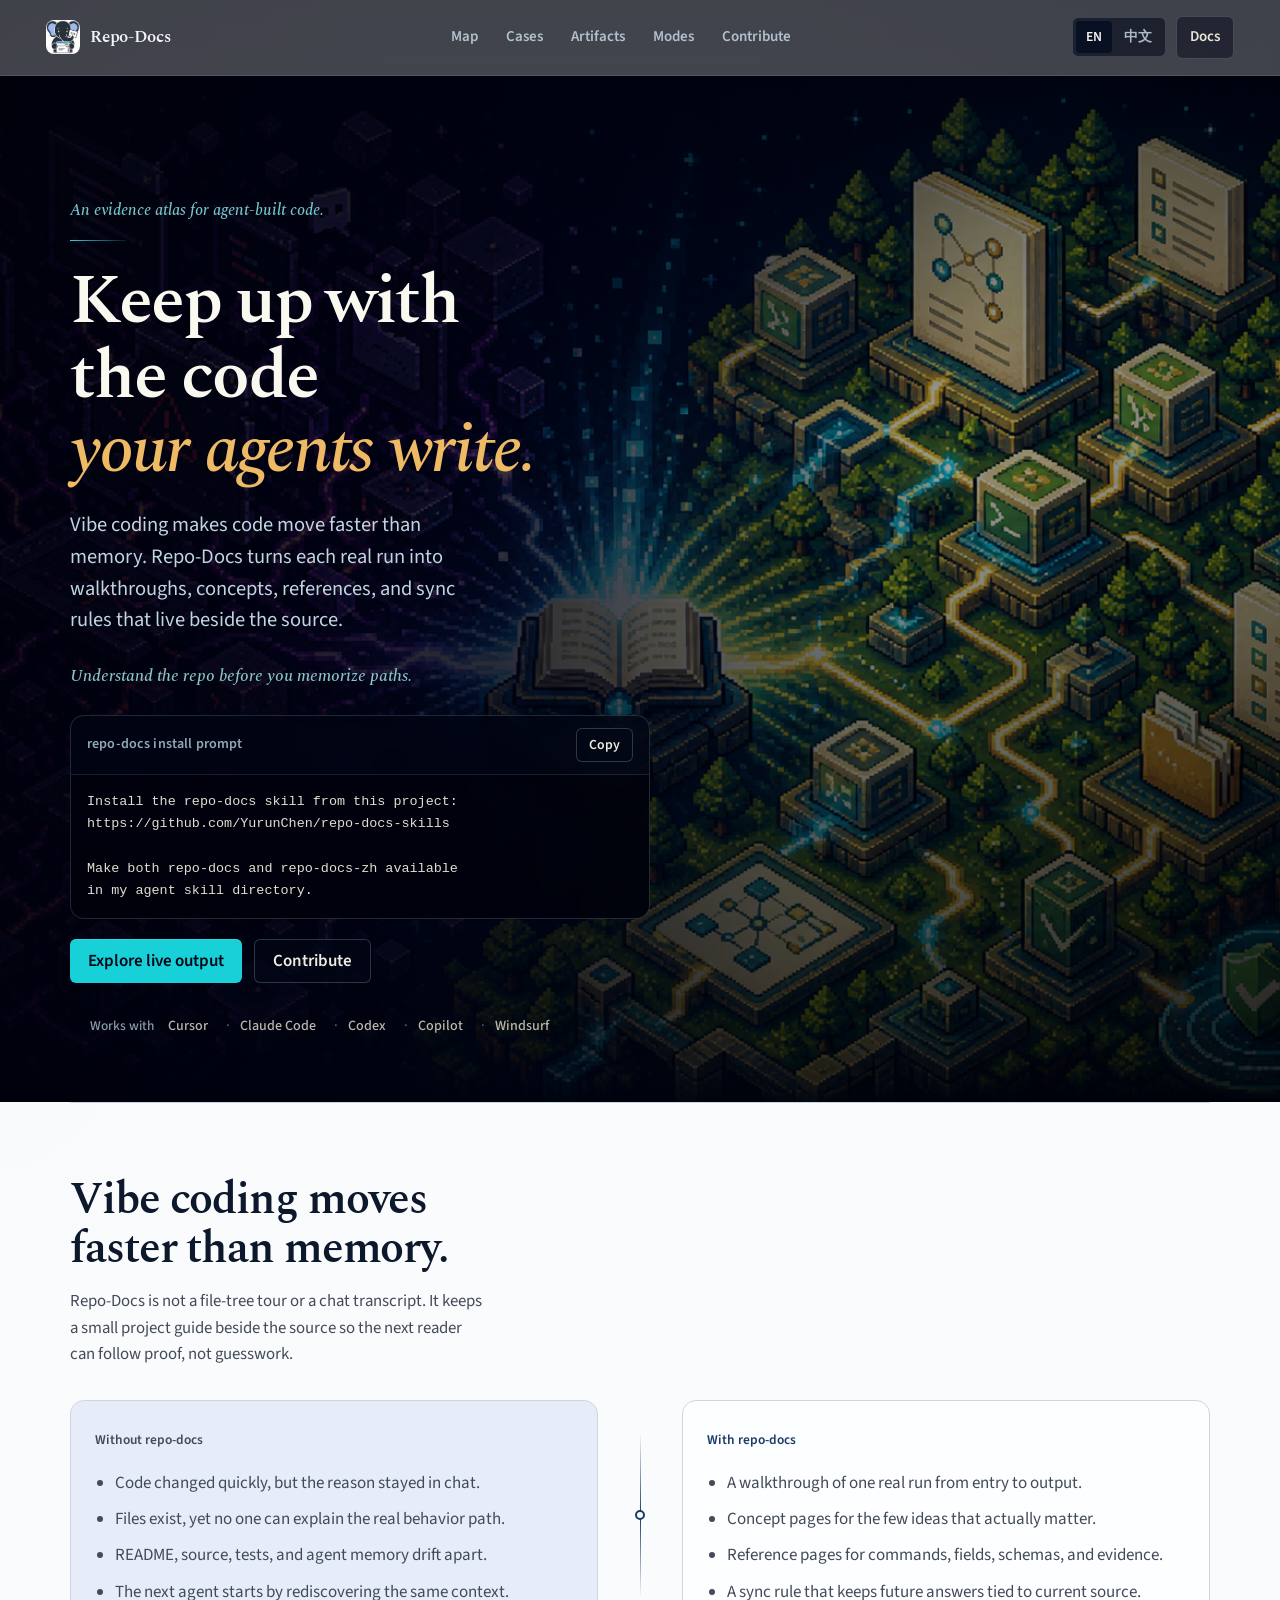
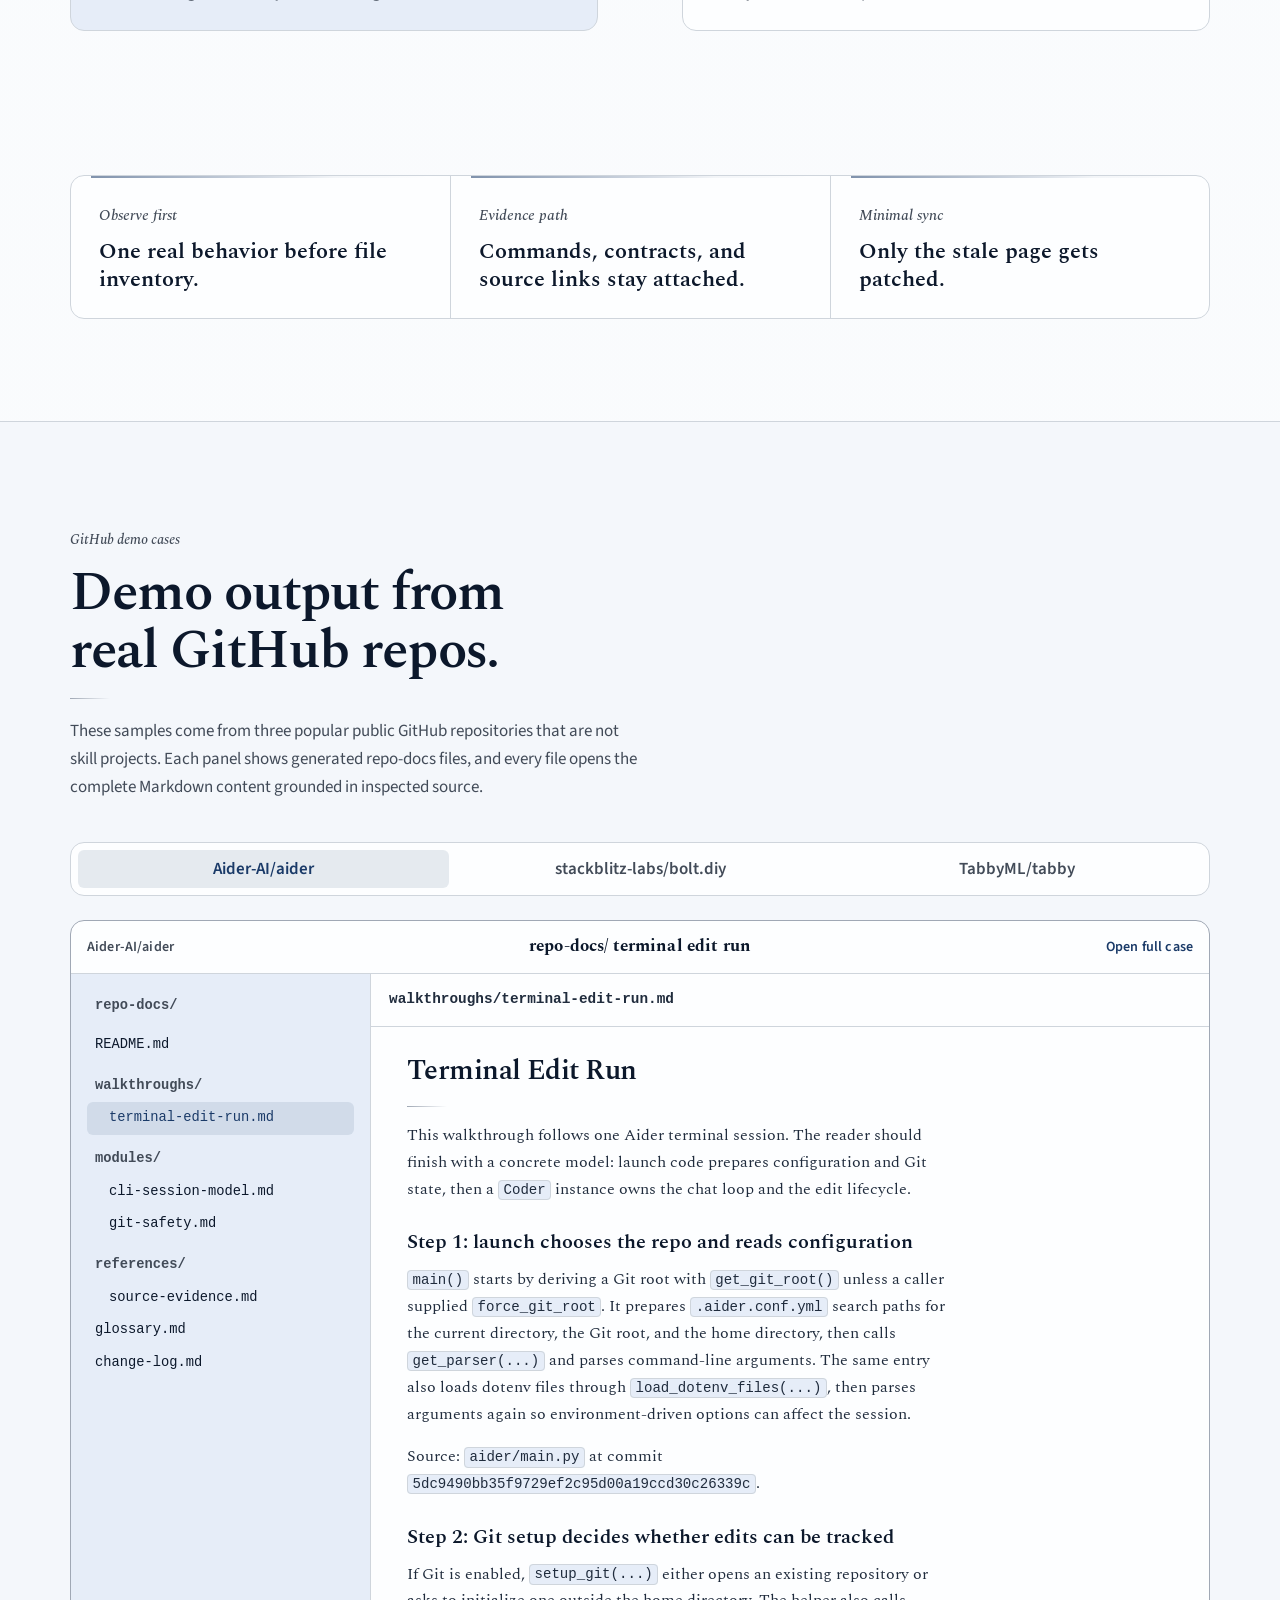
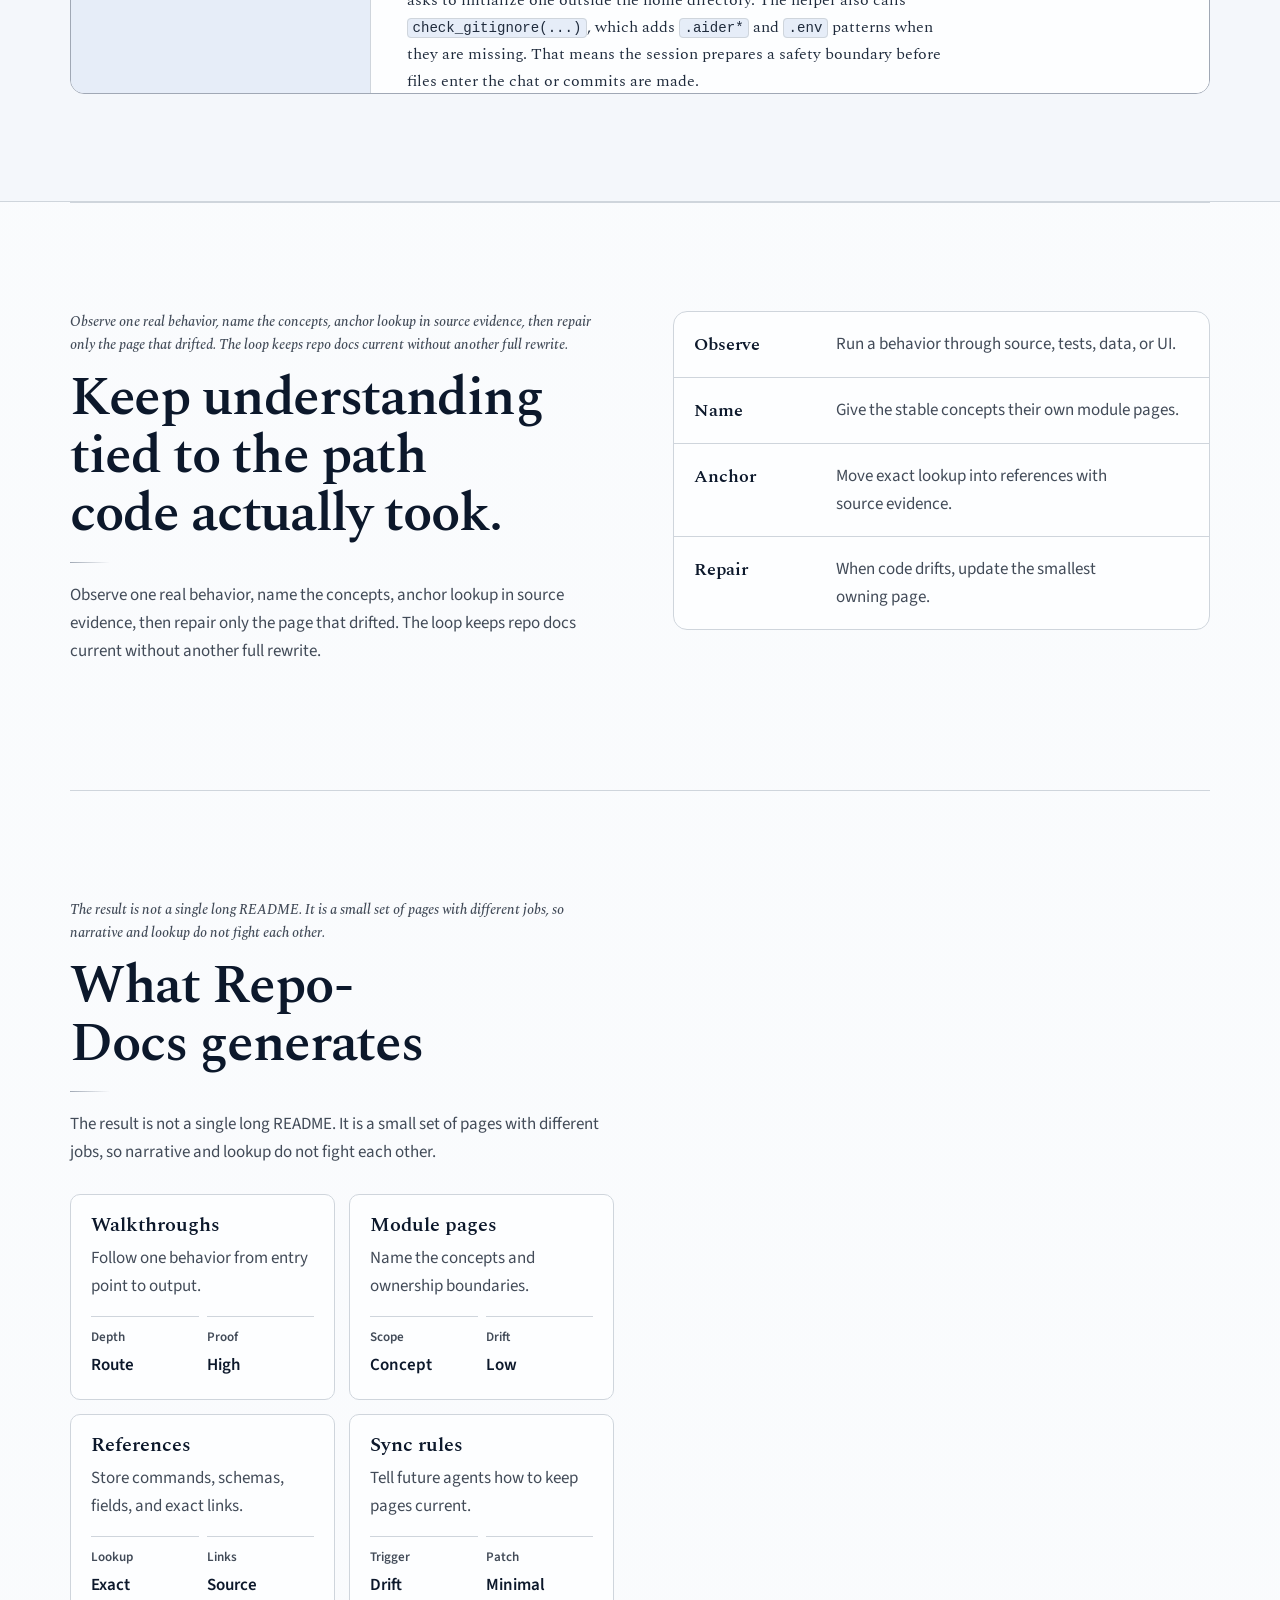
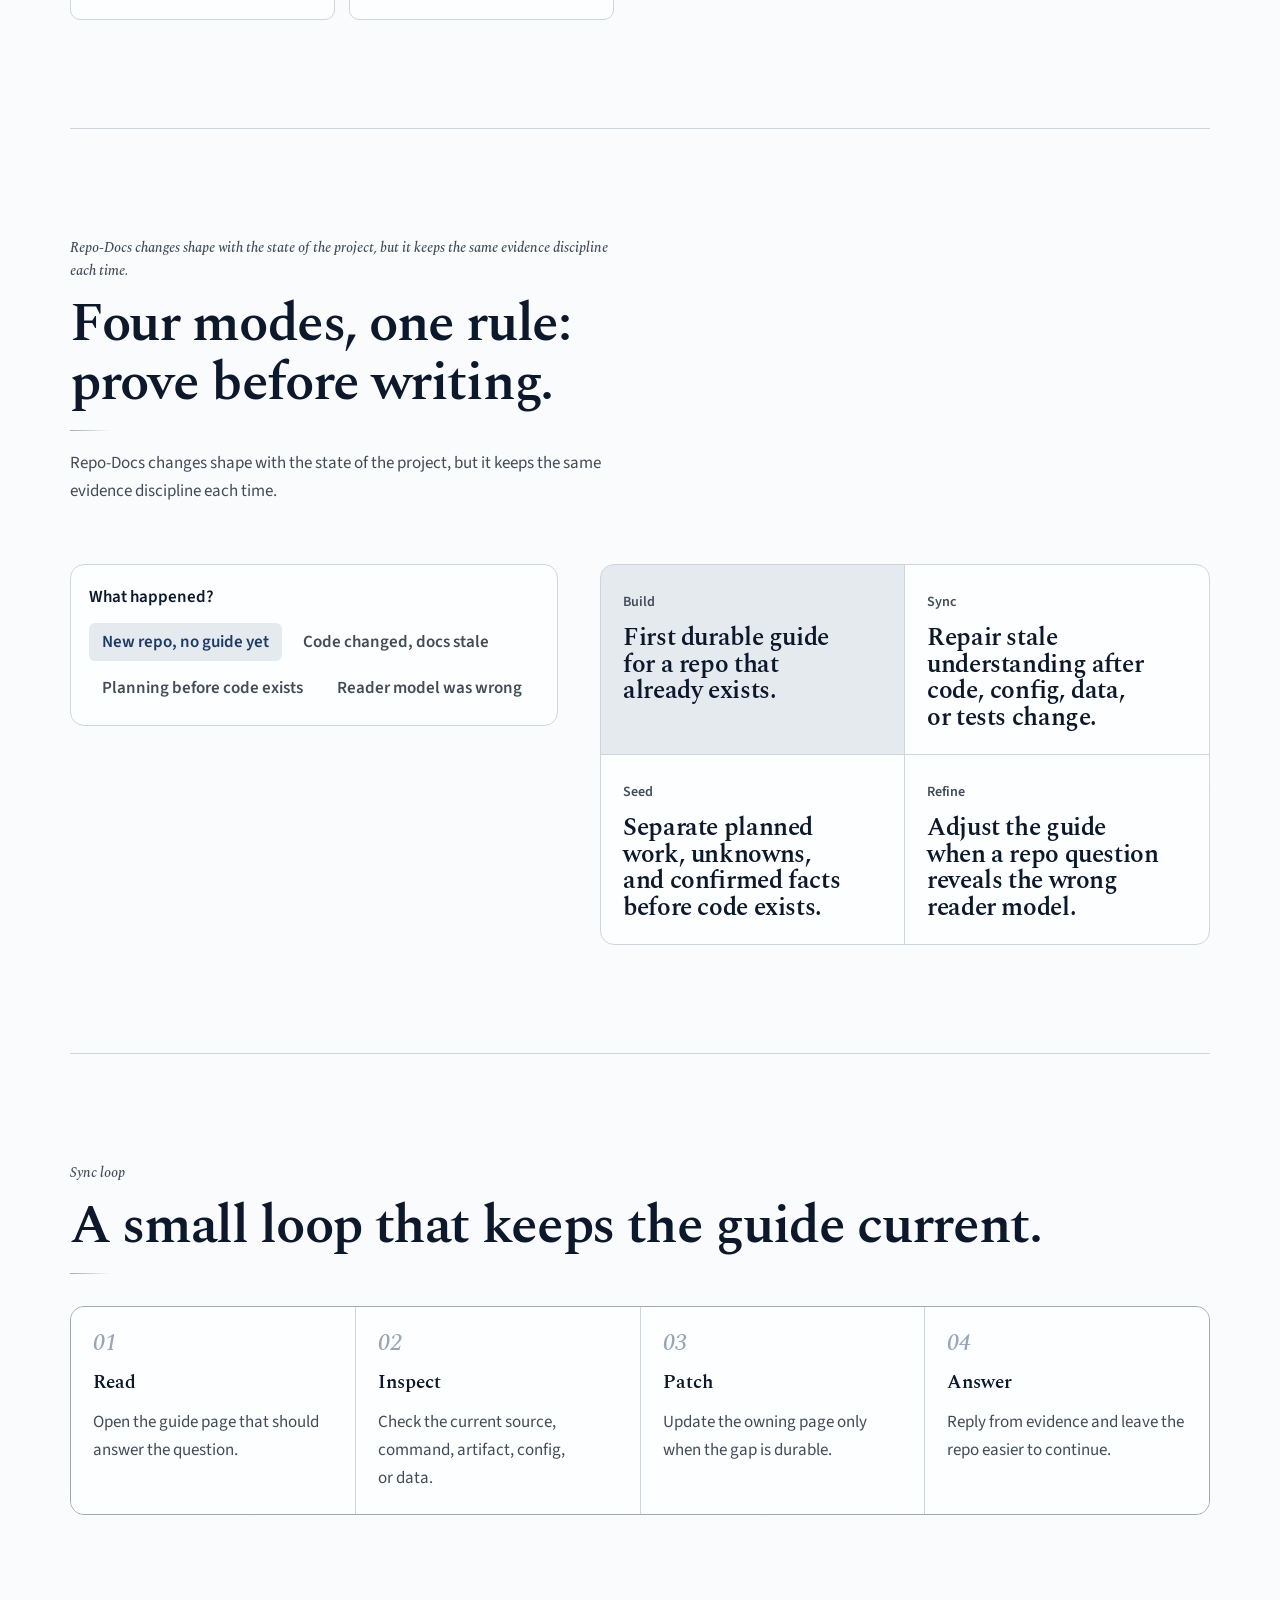
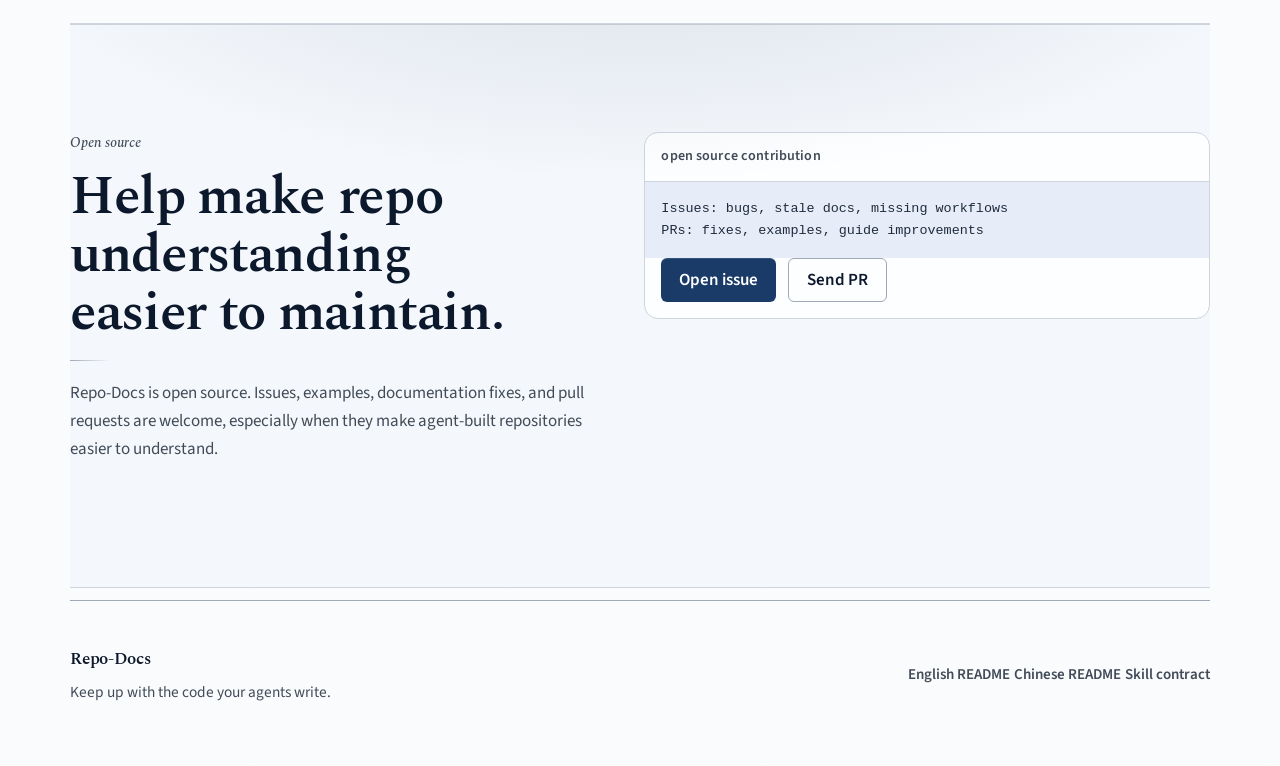
==== commit cd7a59ee: "Add acknowledgements and contribution CTA" ====
--- a/docs/index.html
+++ b/docs/index.html
@@ -38,7 +38,7 @@
         <a href="#cases">Cases</a>
         <a href="#artifacts">Artifacts</a>
         <a href="#quests">Modes</a>
-        <a href="#install">Install</a>
+        <a href="#contribute">Contribute</a>
       </nav>
       <div class="nav-utility">
         <div class="language-switch" role="group" aria-label="Language">
@@ -82,7 +82,7 @@
 
             <div class="hero-actions" aria-label="Primary actions">
               <a class="button button-primary" href="#cases">Explore live output</a>
-              <a class="button button-secondary" href="#install">Install skill</a>
+              <a class="button button-secondary" href="#contribute">Contribute</a>
             </div>
 
             <div class="agents-strip agents-strip--hero" aria-label="Compatible coding agents">
@@ -401,27 +401,23 @@
         </div>
       </section>
 
-      <section class="section install-section install-section--cta" id="install" aria-labelledby="install-title">
+      <section class="section install-section install-section--cta" id="contribute" aria-labelledby="contribute-title">
         <div class="install-glow" aria-hidden="true"></div>
         <div class="install-copy">
-          <p class="section-note">Quick start</p>
-          <h2 id="install-title">Add Repo-Docs to your agent skill directory.</h2>
+          <p class="section-note">Open source</p>
+          <h2 id="contribute-title">Help make repo understanding easier to maintain.</h2>
           <p>
-            Use the English or Chinese skill, then ask your coding agent to build or sync docs for
-            the repository you are working in.
-          </p>
-        </div>
-        <div class="terminal-panel" aria-label="Installation prompt">
-          <div class="terminal-top">repo-docs install prompt</div>
-          <pre><code data-install-snippet>Install the repo-docs skill from this project:
-https://github.com/YurunChen/repo-docs-skills
-
-Make both repo-docs and repo-docs-zh available
-in my agent skill directory.</code></pre>
+            Repo-Docs is open source. Issues, examples, documentation fixes, and pull requests are
+            welcome, especially when they make agent-built repositories easier to understand.
+          </p>
+        </div>
+        <div class="terminal-panel" aria-label="Open source contribution">
+          <div class="terminal-top">open source contribution</div>
+          <pre><code class="contribution-snippet">Issues: bugs, stale docs, missing workflows
+PRs: fixes, examples, guide improvements</code></pre>
           <div class="terminal-actions">
-            <button class="button button-copy button-copy-lg" type="button" data-copy-install-secondary>Copy prompt</button>
-            <a class="button button-primary" href="README.md#install-in-30-seconds">Open install notes</a>
-            <a class="button button-secondary" href="SKILL.md">View contract</a>
+            <a class="button button-primary" href="https://github.com/YurunChen/repo-docs-skills/issues">Open issue</a>
+            <a class="button button-secondary" href="https://github.com/YurunChen/repo-docs-skills/pulls">Send PR</a>
           </div>
         </div>
       </section>
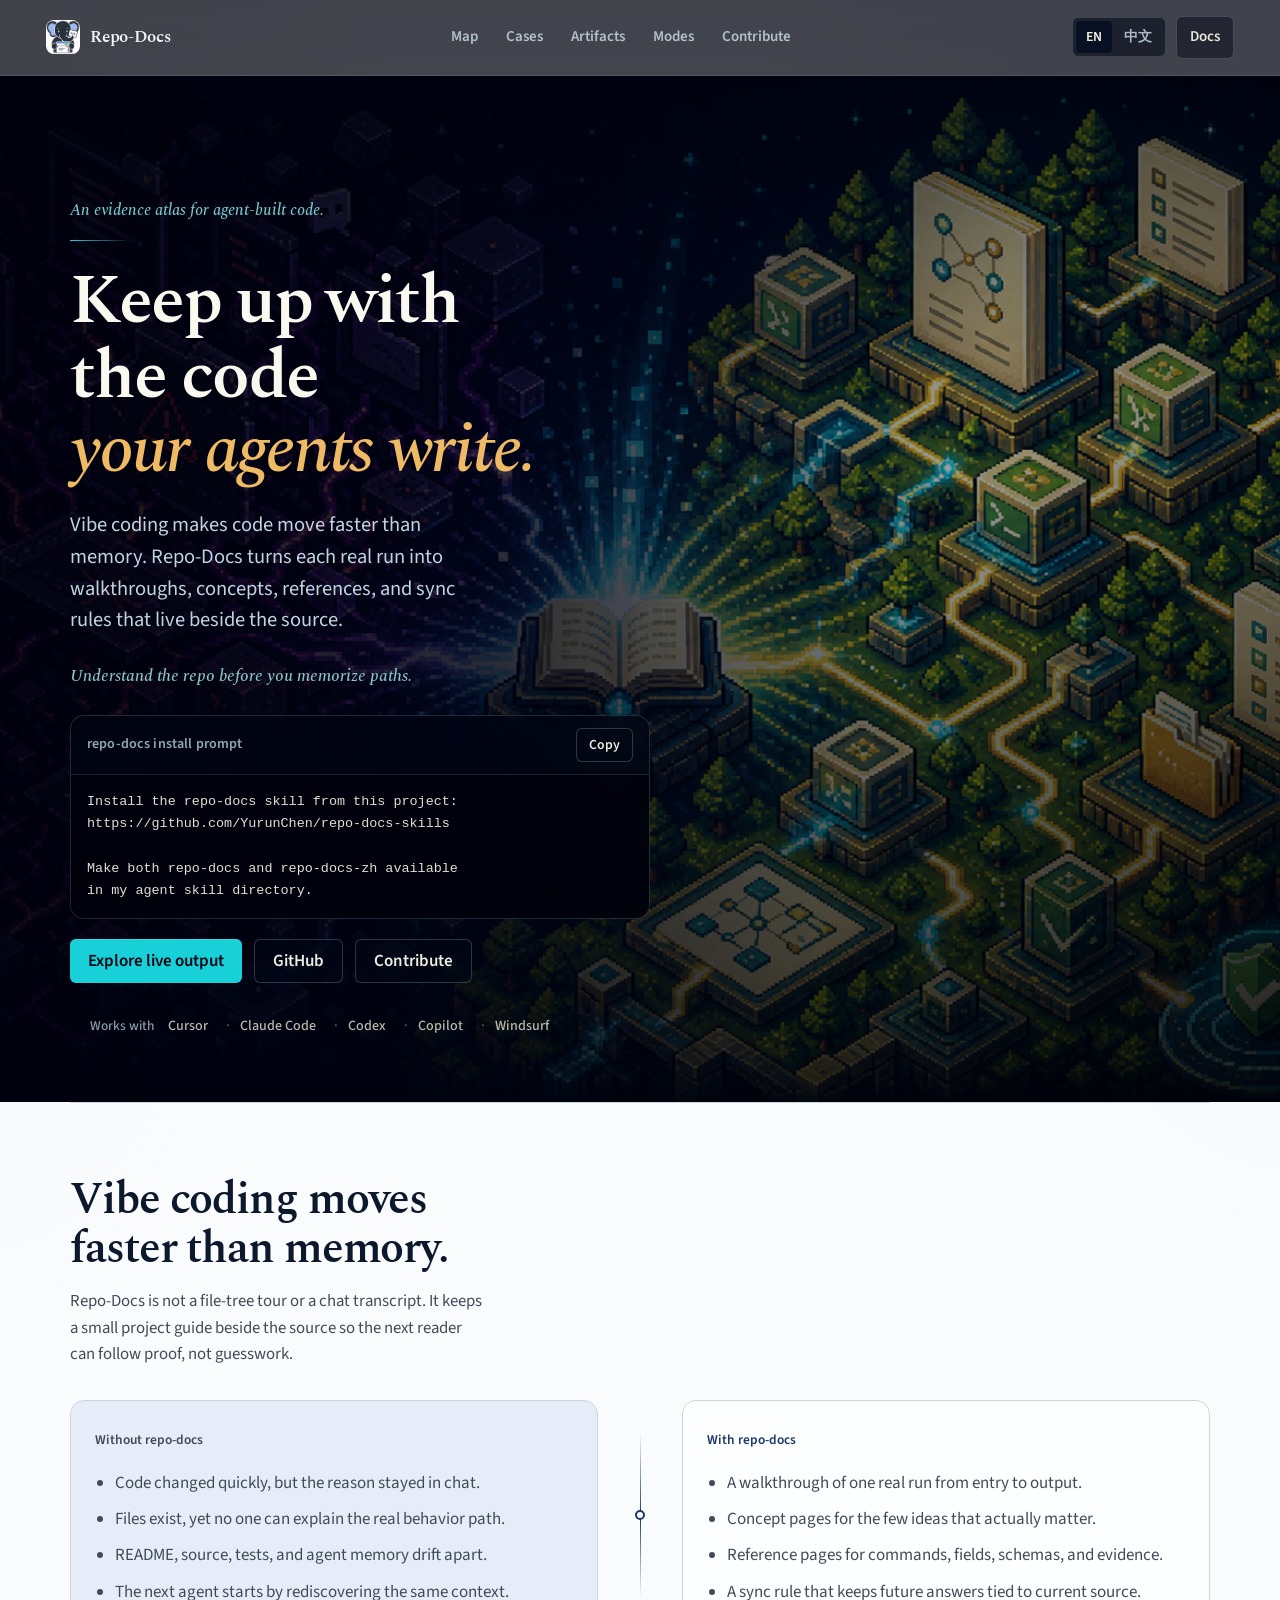
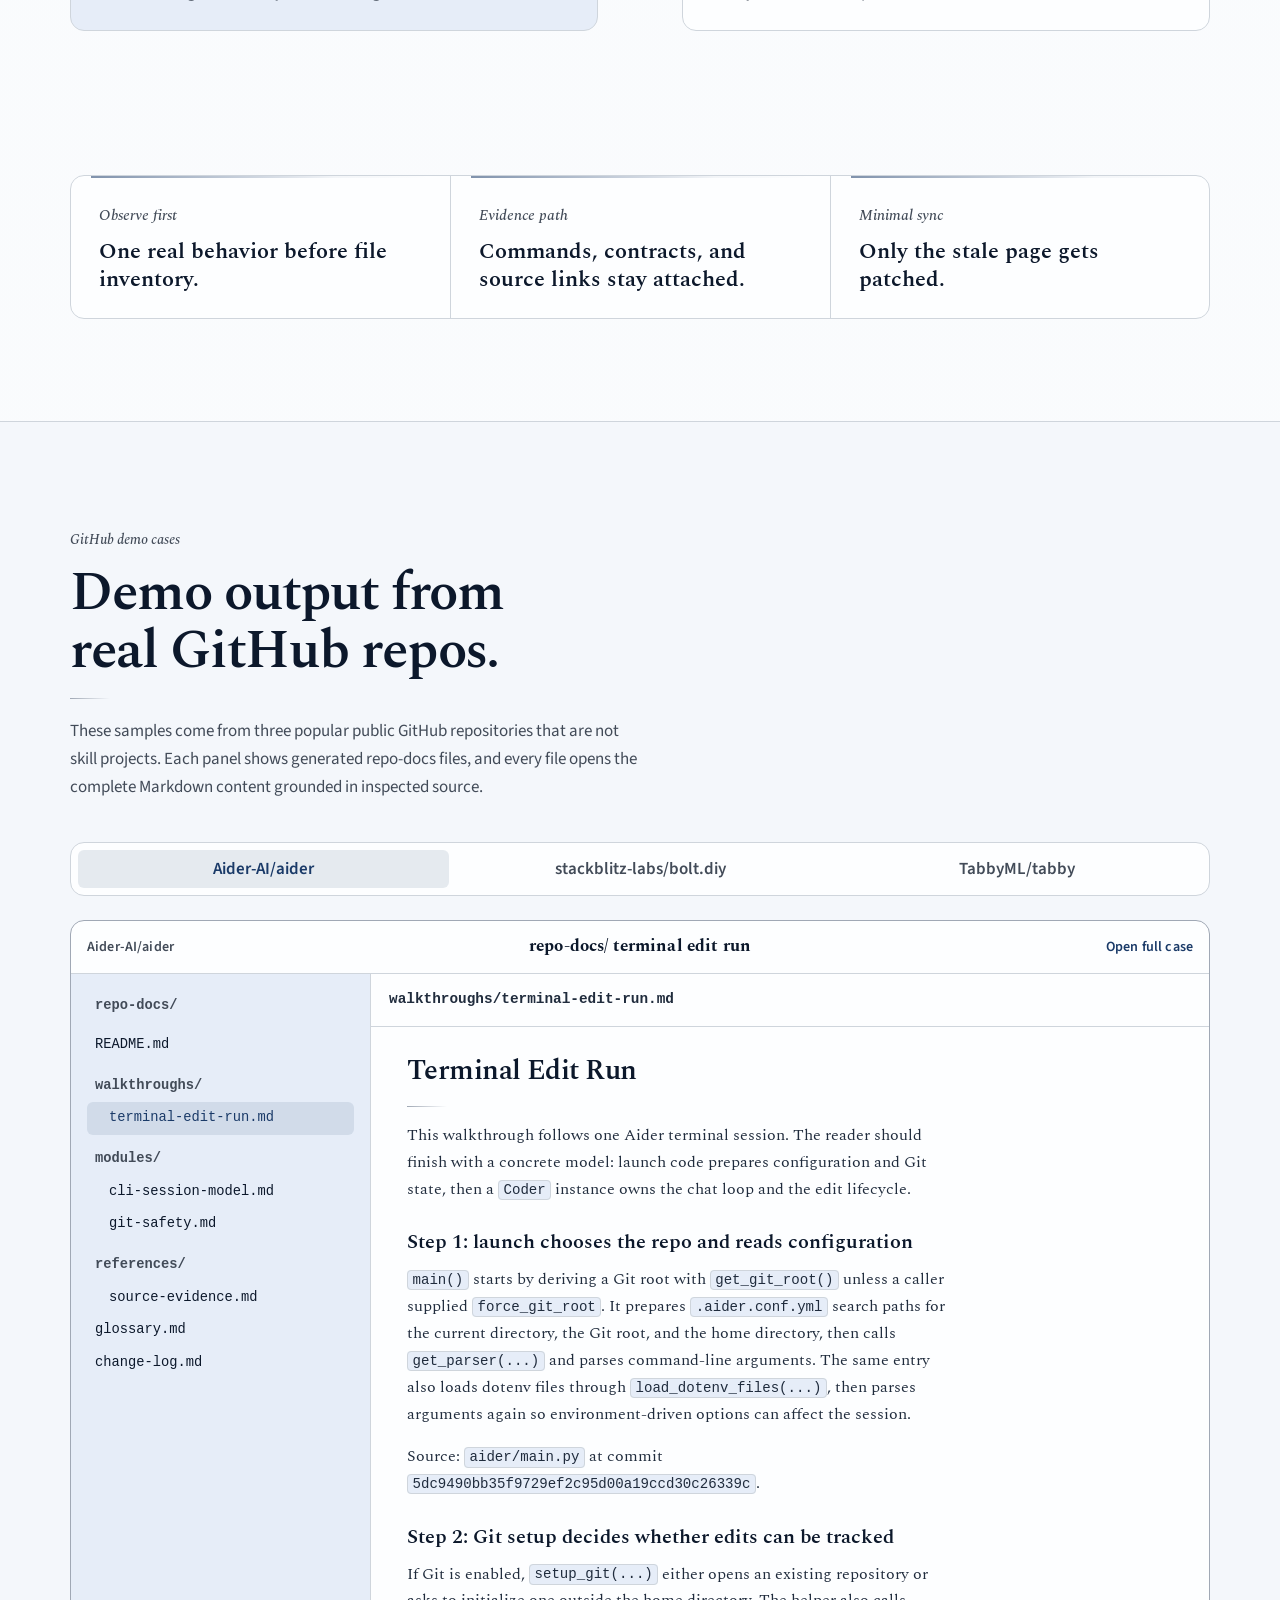
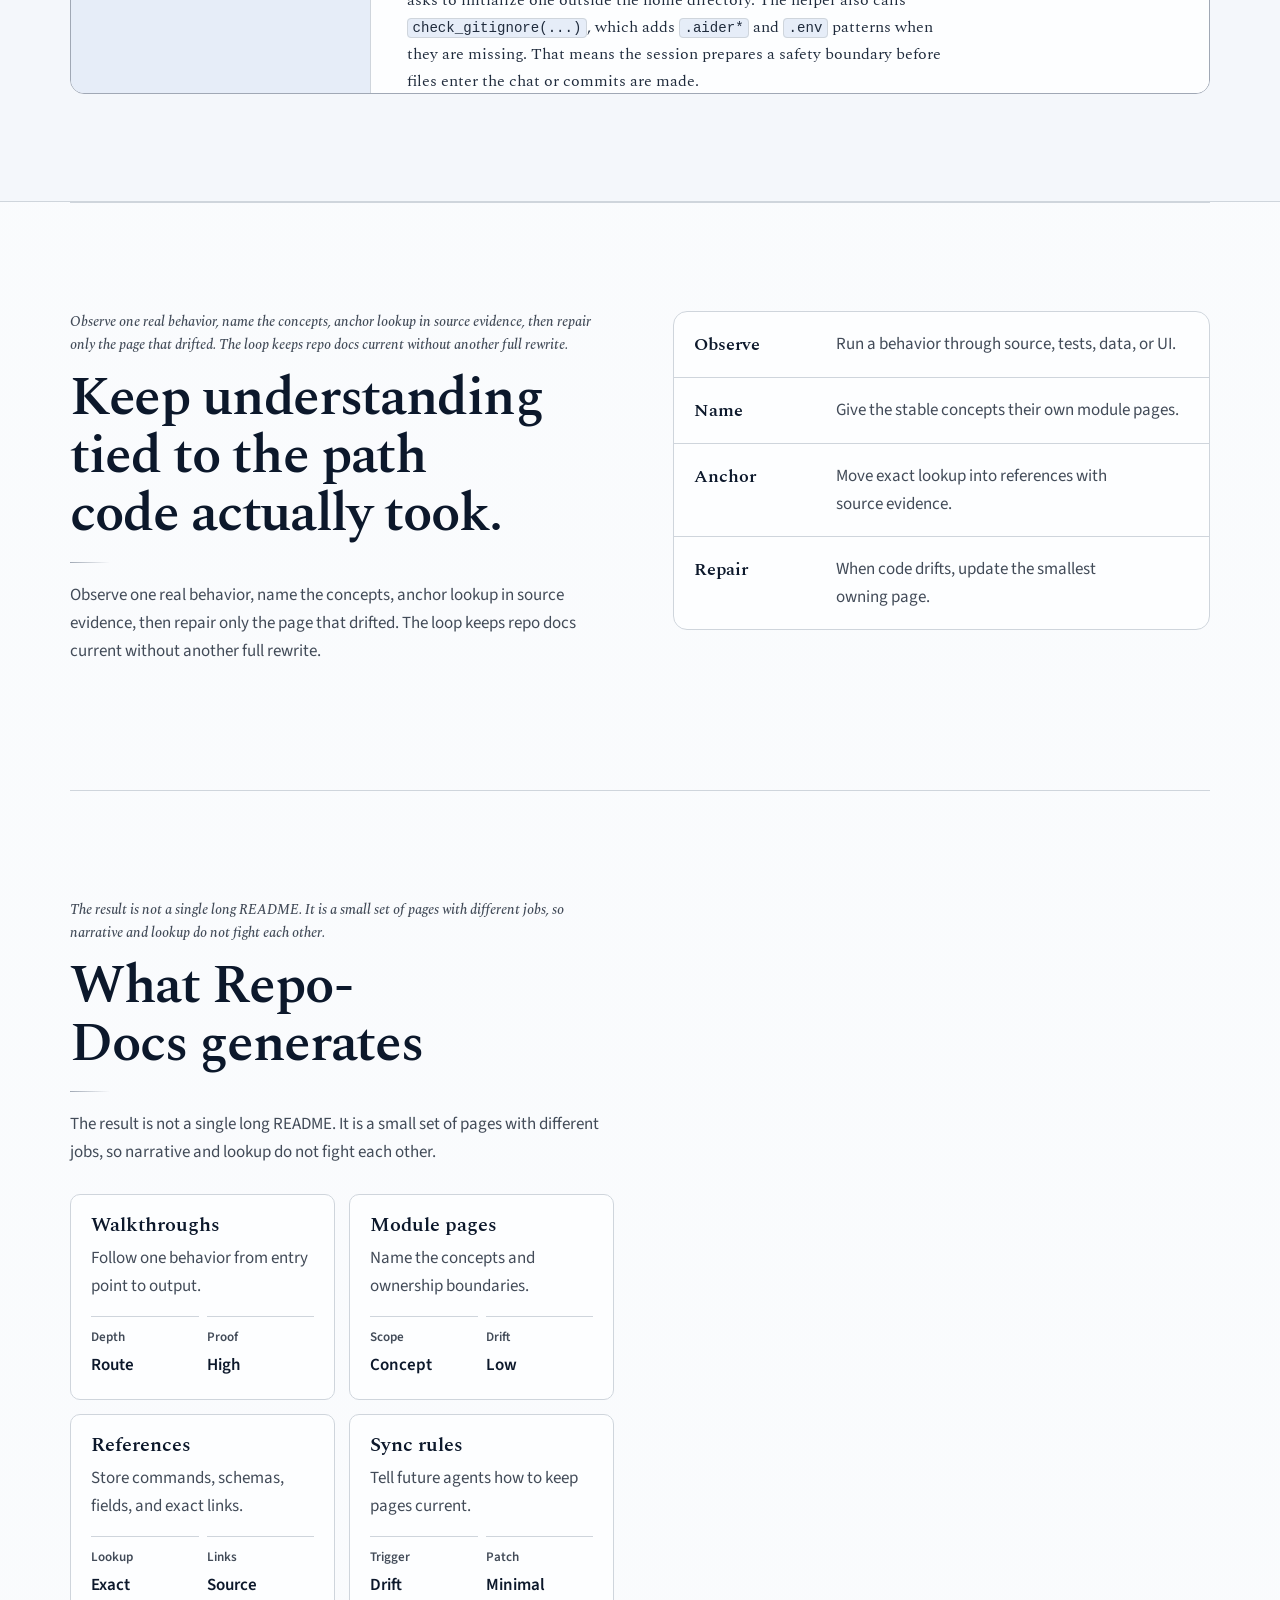
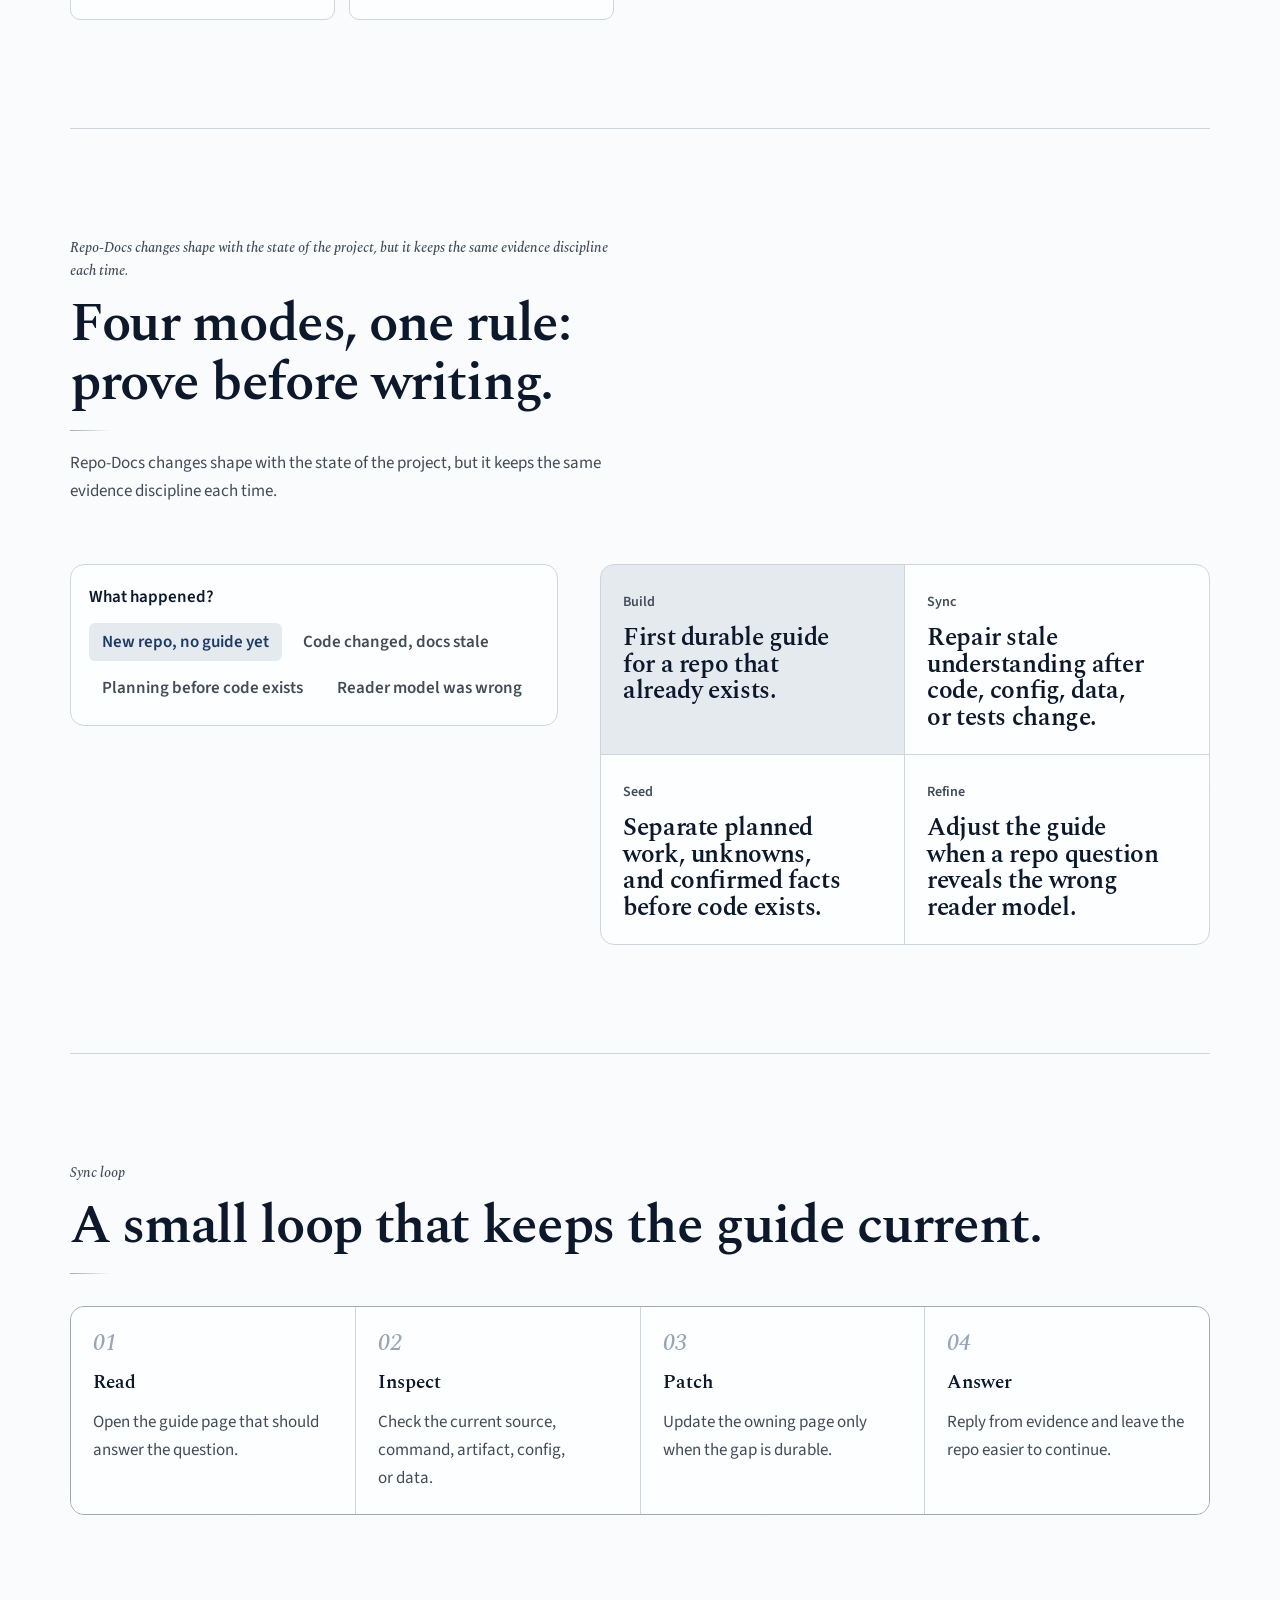
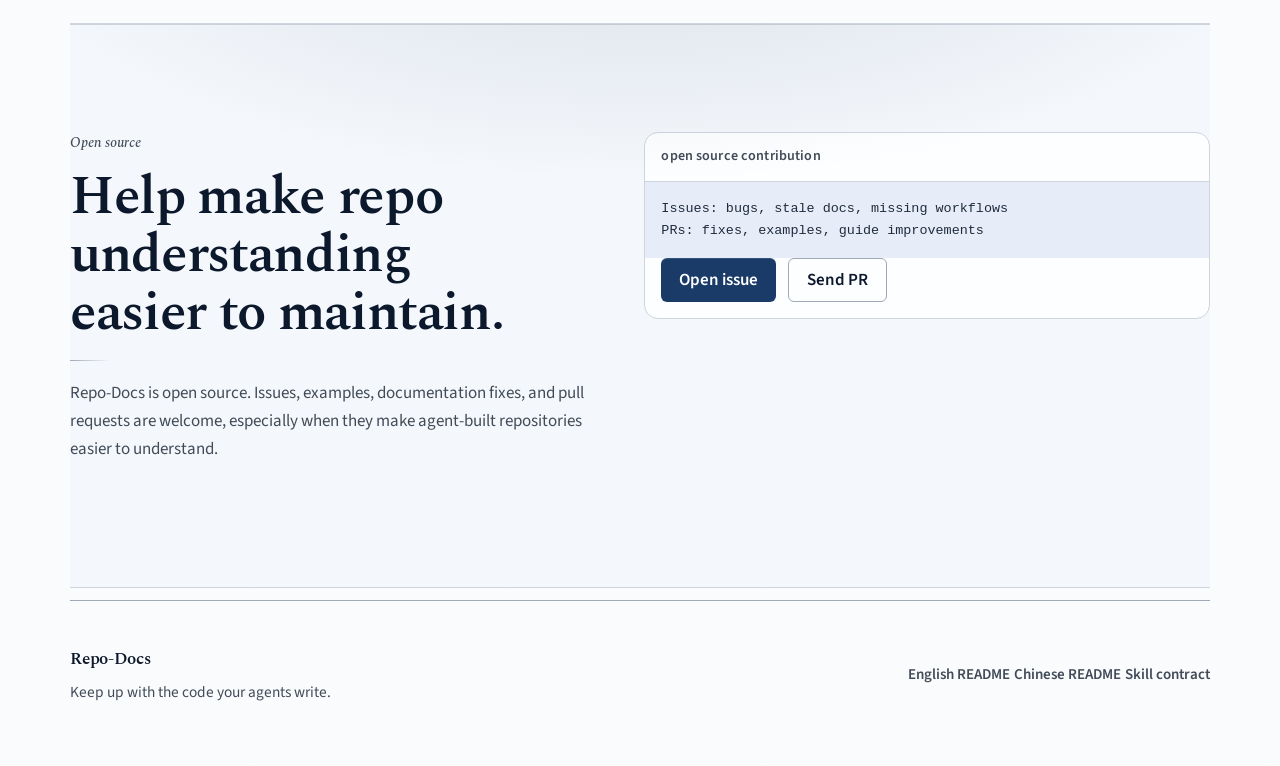
==== commit 0359d743: "Fix contribution CTA cache and add GitHub hero link" ====
--- a/docs/index.html
+++ b/docs/index.html
@@ -22,7 +22,7 @@
       href="https://fonts.googleapis.com/css2?family=Spectral:ital,wght@0,500;0,600;0,700;1,500&family=Source+Sans+3:ital,wght@0,400;0,500;0,600;0,700;1,400&display=swap"
       rel="stylesheet"
     />
-    <link rel="stylesheet" href="assets/site.css?v=20260628-readme" />
+    <link rel="stylesheet" href="assets/site.css?v=20260628-contribute" />
   </head>
   <body>
     <div class="pixel-toast" role="status" aria-live="polite"></div>
@@ -82,6 +82,7 @@
 
             <div class="hero-actions" aria-label="Primary actions">
               <a class="button button-primary" href="#cases">Explore live output</a>
+              <a class="button button-secondary" href="https://github.com/YurunChen/repo-docs-skills">GitHub</a>
               <a class="button button-secondary" href="#contribute">Contribute</a>
             </div>
 
@@ -436,6 +437,6 @@
     </footer>
 
     <script src="assets/gsap.min.js"></script>
-    <script src="assets/site.js?v=20260628-readme"></script>
+    <script src="assets/site.js?v=20260628-contribute"></script>
   </body>
 </html>
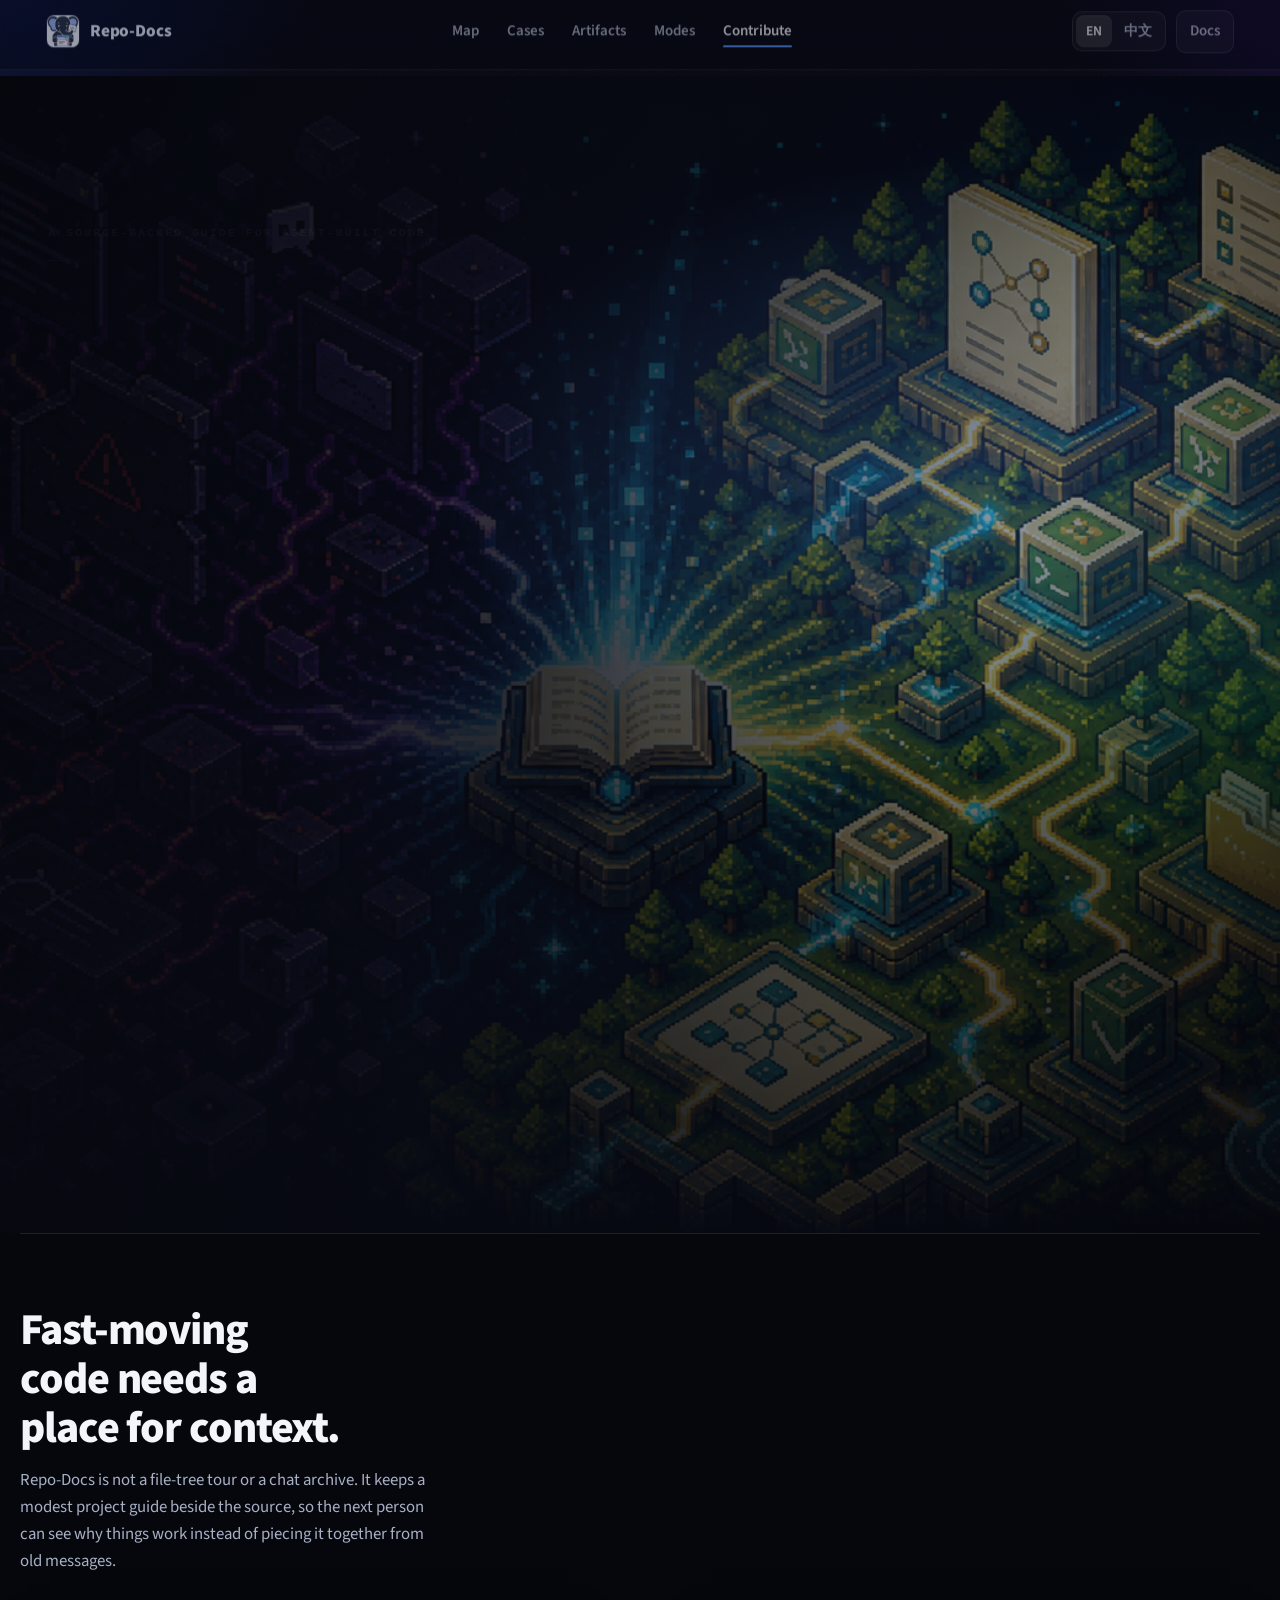
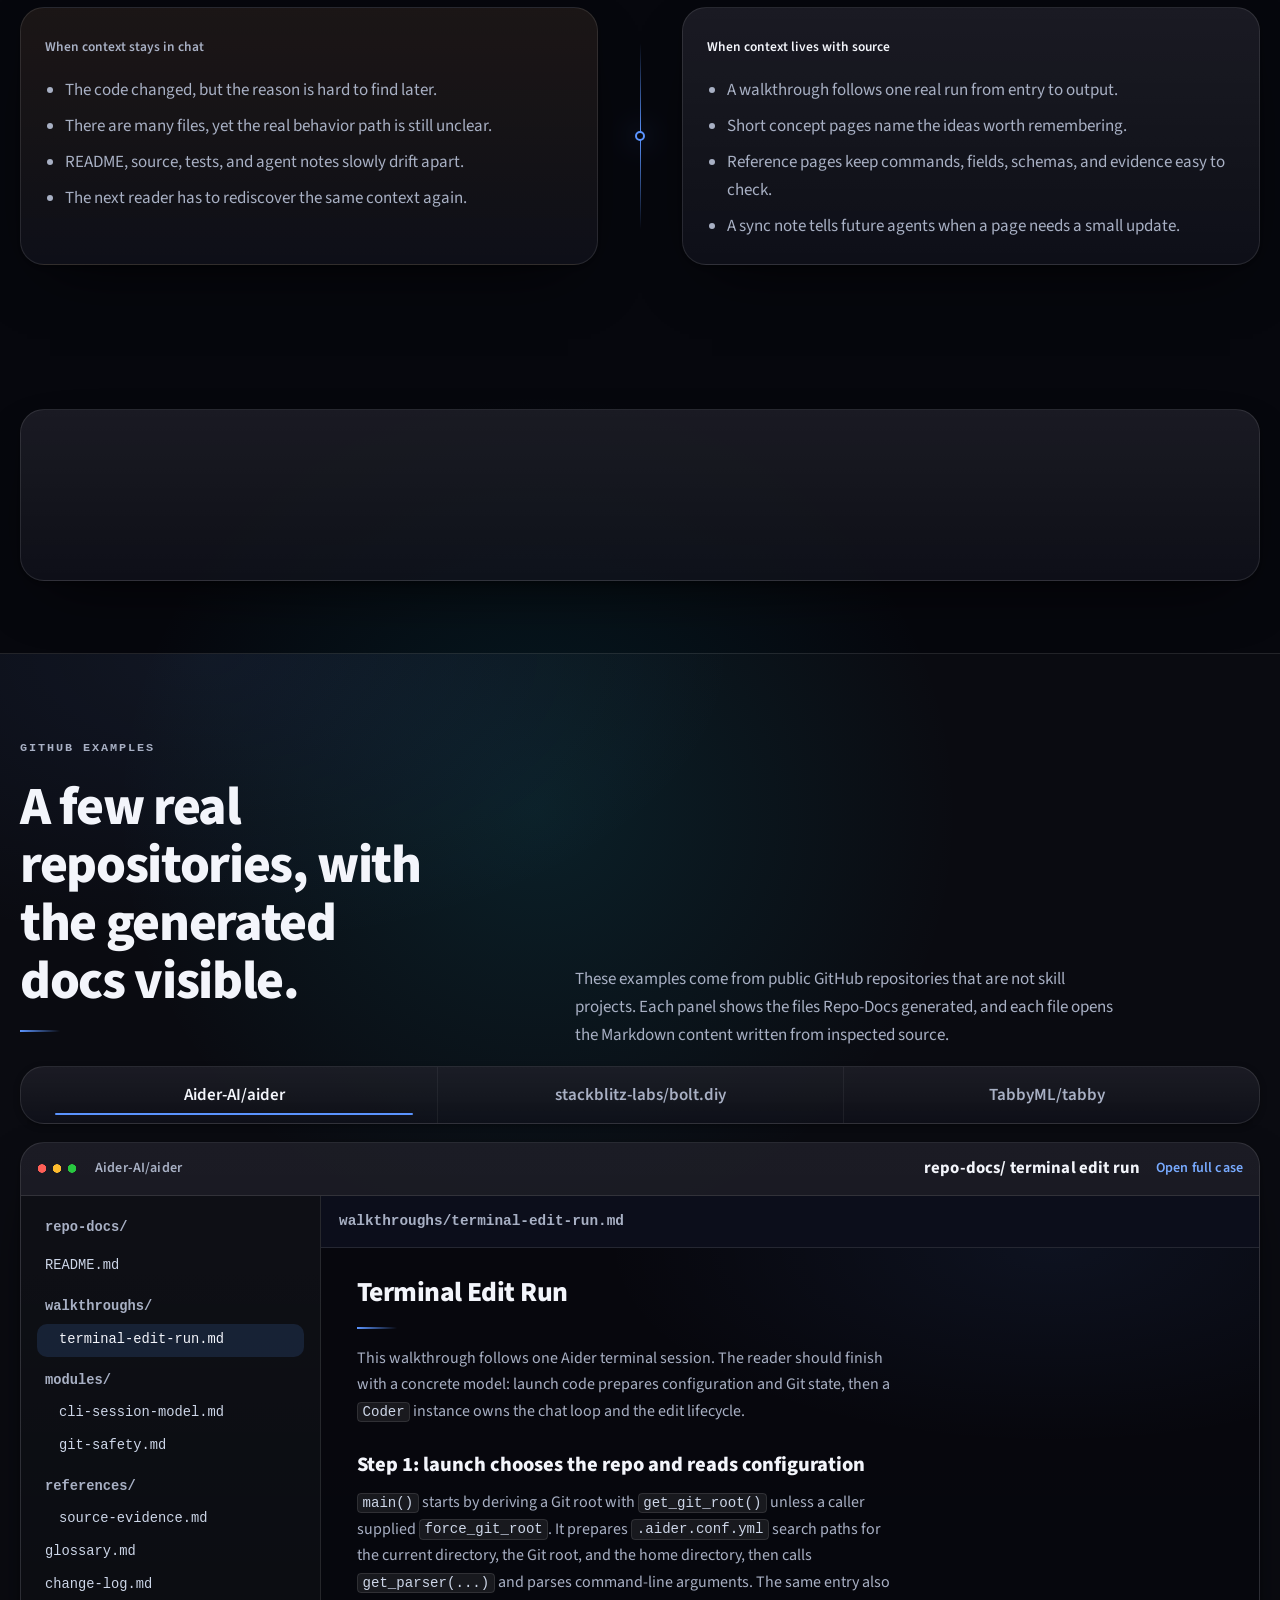
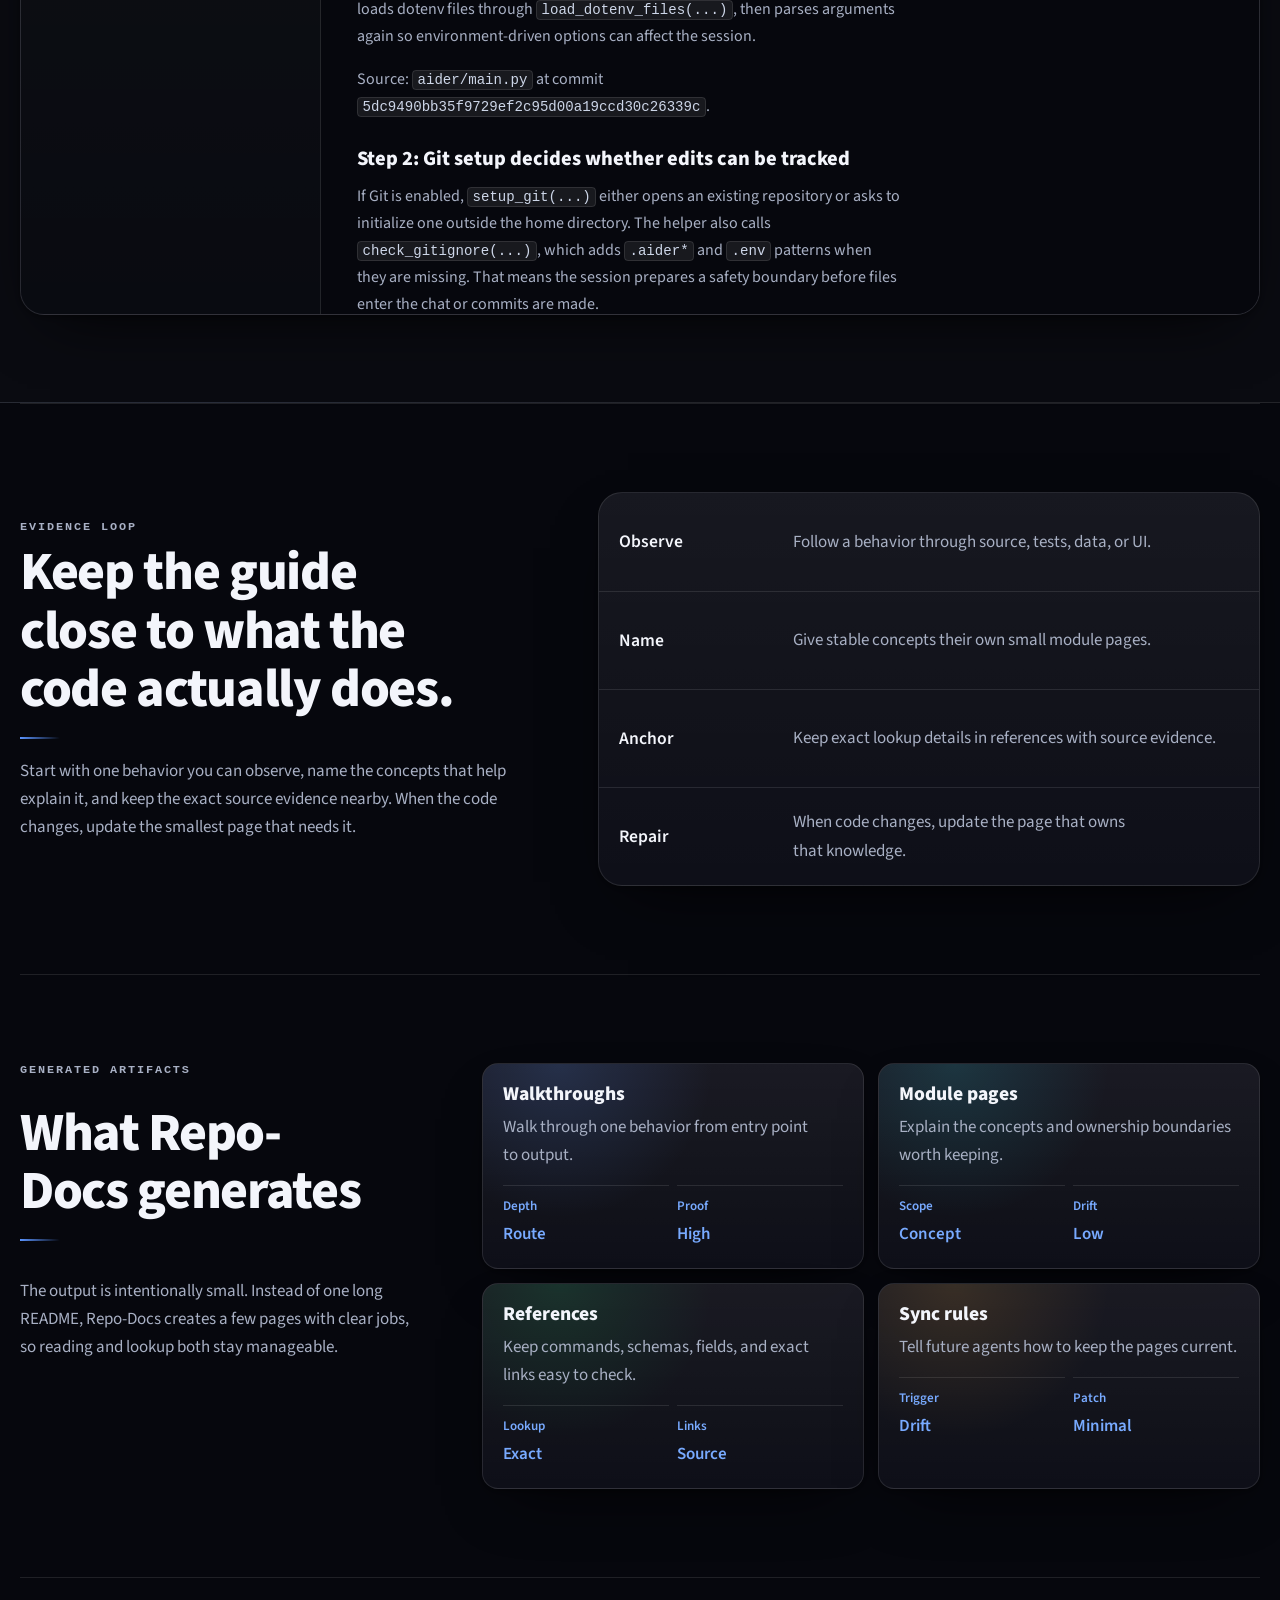
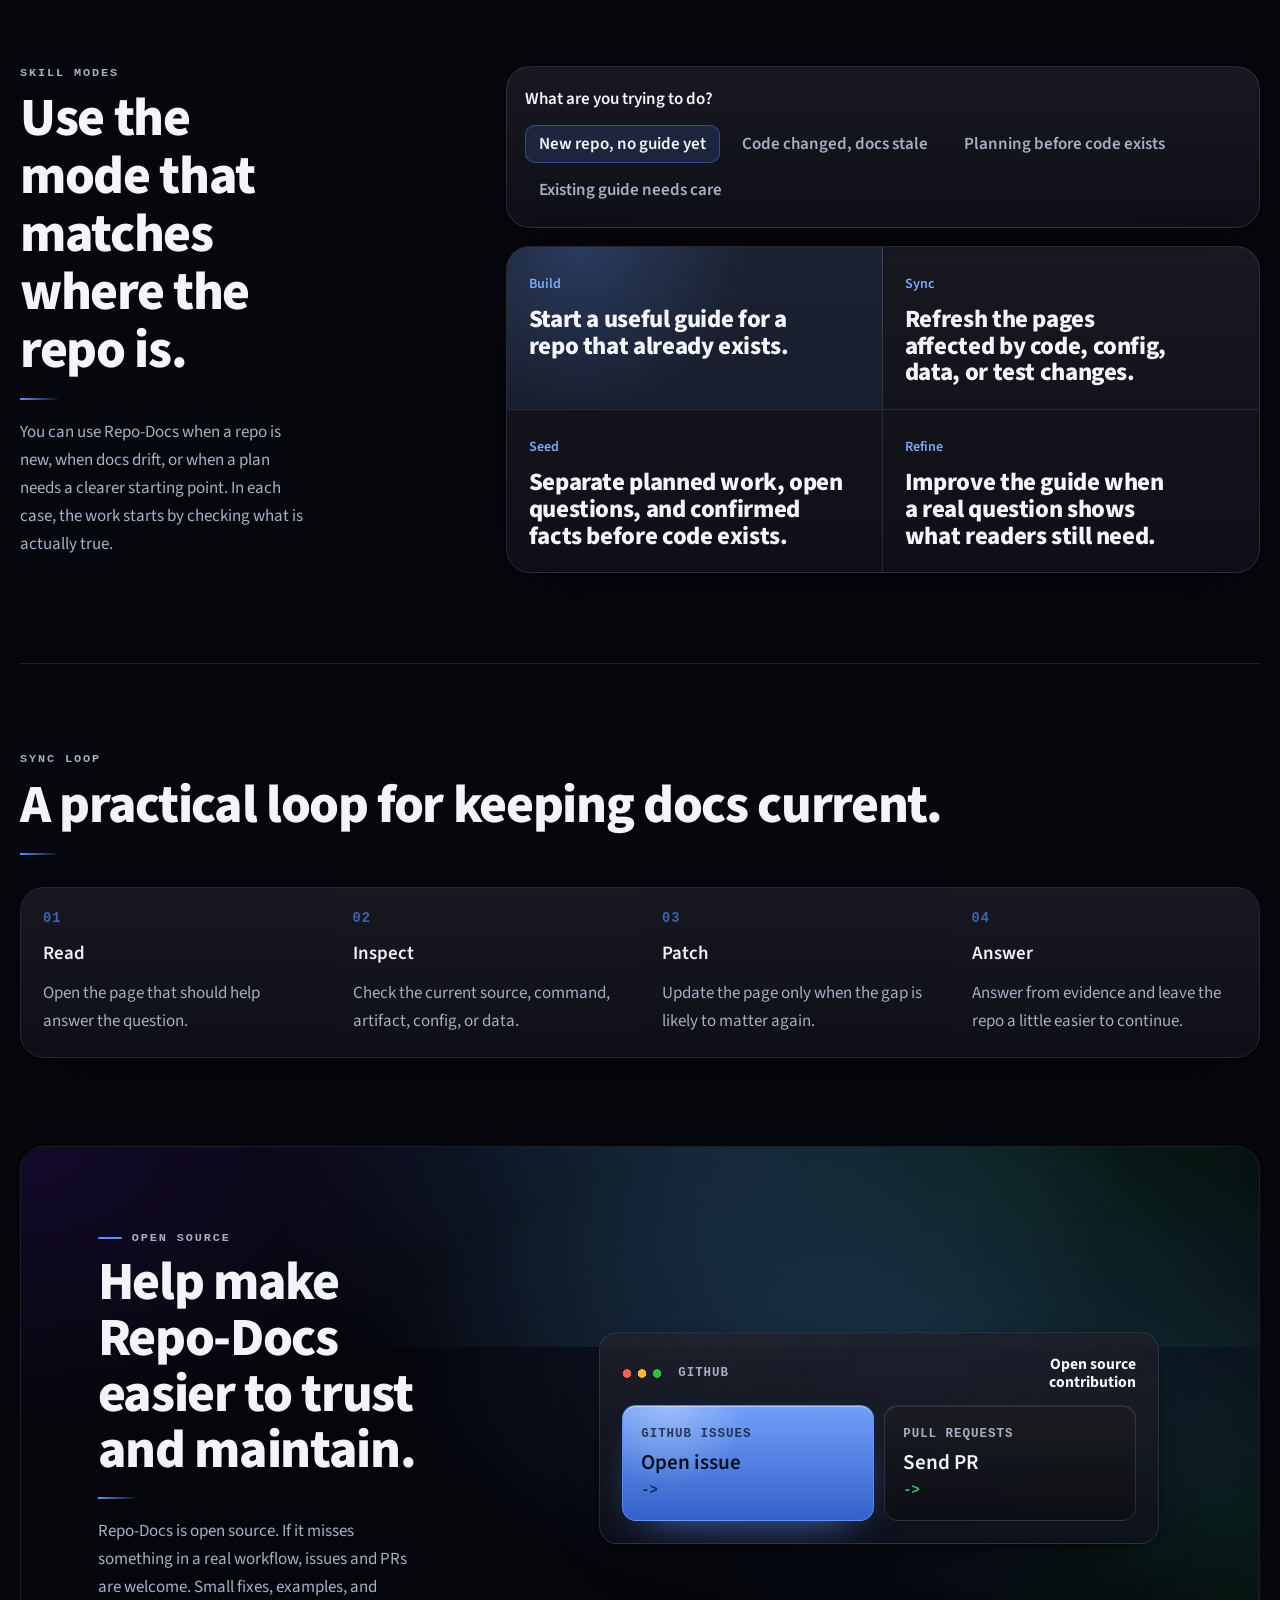
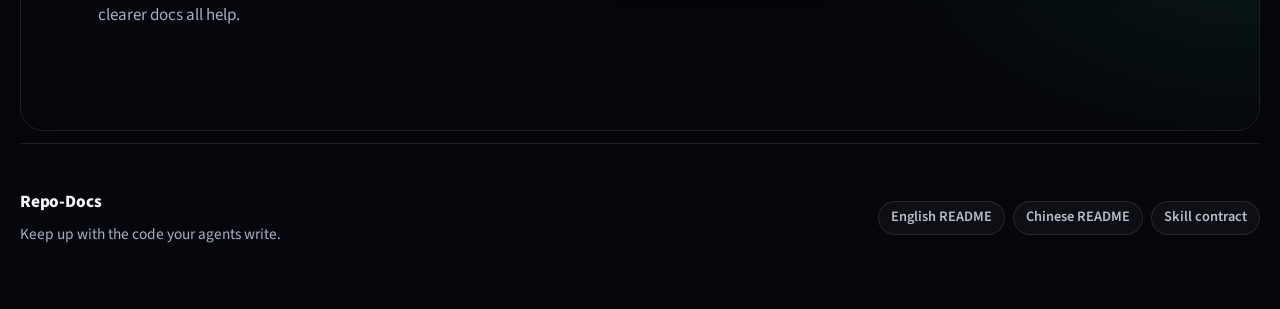
==== commit 25aee5f6: "Polish project homepage" ====
--- a/docs/index.html
+++ b/docs/index.html
@@ -6,12 +6,12 @@
     <title>Repo-Docs — Keep up with the code your agents write.</title>
     <meta
       name="description"
-      content="Vibe coding makes code move faster than memory. Repo-Docs turns each real run into walkthroughs, concepts, references, and sync rules that live beside the source."
+      content="Repo-Docs helps turn real coding runs into small, source-backed pages that stay beside the repository."
     />
     <meta property="og:title" content="Repo-Docs — Keep up with the code your agents write." />
     <meta
       property="og:description"
-      content="An evidence atlas for agent-built code. Understand the repo before you memorize paths."
+      content="A source-backed guide for agent-built code. Start with understanding, then follow the paths."
     />
     <meta property="og:image" content="assets/repo-docs-pixel-kingdom.png" />
     <link rel="icon" href="assets/logo.png" />
@@ -22,7 +22,7 @@
       href="https://fonts.googleapis.com/css2?family=Spectral:ital,wght@0,500;0,600;0,700;1,500&family=Source+Sans+3:ital,wght@0,400;0,500;0,600;0,700;1,400&display=swap"
       rel="stylesheet"
     />
-    <link rel="stylesheet" href="assets/site.css?v=20260628-contribute" />
+    <link rel="stylesheet" href="assets/site.css?v=20260628-reference-site-polish3" />
   </head>
   <body>
     <div class="pixel-toast" role="status" aria-live="polite"></div>
@@ -56,17 +56,18 @@
           <div class="hero-copy">
             <p class="eyebrow">
               <span class="eyebrow-pip" aria-hidden="true"></span>
-              <span class="eyebrow-text">An evidence atlas for agent-built code.</span>
+              <span class="eyebrow-text">A source-backed guide for agent-built code.</span>
             </p>
             <h1 id="hero-title">
               <span class="hero-serif">Keep up with the code</span>
               <span class="hero-pixel">your agents write.</span>
             </h1>
             <p class="hero-lead">
-              Vibe coding makes code move faster than memory. Repo-Docs turns each real run into
-              walkthroughs, concepts, references, and sync rules that live beside the source.
+              When code moves quickly, context is easy to leave behind. Repo-Docs helps you turn one
+              real run into a few clear pages that live with the source: walkthroughs, concepts,
+              references, and sync notes.
             </p>
-            <p class="hero-aside">Understand the repo before you memorize paths.</p>
+            <p class="hero-aside">Start with understanding, then follow the paths.</p>
 
             <div class="hero-install" aria-label="Install prompt">
               <div class="hero-install-top">
@@ -81,7 +82,7 @@
             </div>
 
             <div class="hero-actions" aria-label="Primary actions">
-              <a class="button button-primary" href="#cases">Explore live output</a>
+              <a class="button button-primary" href="#cases">See generated docs</a>
               <a class="button button-secondary" href="https://github.com/YurunChen/repo-docs-skills">GitHub</a>
               <a class="button button-secondary" href="#contribute">Contribute</a>
             </div>
@@ -102,20 +103,21 @@
 
       <section class="contrast-band" id="contrast" aria-labelledby="contrast-title">
         <div class="contrast-head">
-          <h2 id="contrast-title" class="contrast-title">Vibe coding moves faster than memory.</h2>
+          <h2 id="contrast-title" class="contrast-title">Fast-moving code needs a place for context.</h2>
           <p class="contrast-lead">
-            Repo-Docs is not a file-tree tour or a chat transcript. It keeps a small project guide
-            beside the source so the next reader can follow proof, not guesswork.
+            Repo-Docs is not a file-tree tour or a chat archive. It keeps a modest project guide
+            beside the source, so the next person can see why things work instead of piecing it
+            together from old messages.
           </p>
         </div>
         <div class="contrast-grid">
           <article class="contrast-card contrast-card--before">
-            <span class="contrast-tag contrast-tag--dim">Without repo-docs</span>
+            <span class="contrast-tag contrast-tag--dim">When context stays in chat</span>
             <ul>
-              <li>Code changed quickly, but the reason stayed in chat.</li>
-              <li>Files exist, yet no one can explain the real behavior path.</li>
-              <li>README, source, tests, and agent memory drift apart.</li>
-              <li>The next agent starts by rediscovering the same context.</li>
+              <li>The code changed, but the reason is hard to find later.</li>
+              <li>There are many files, yet the real behavior path is still unclear.</li>
+              <li>README, source, tests, and agent notes slowly drift apart.</li>
+              <li>The next reader has to rediscover the same context again.</li>
             </ul>
           </article>
           <div class="contrast-bridge" aria-hidden="true">
@@ -123,12 +125,12 @@
             <span class="contrast-bridge-node"></span>
           </div>
           <article class="contrast-card contrast-card--after">
-            <span class="contrast-tag contrast-tag--bright">With repo-docs</span>
+            <span class="contrast-tag contrast-tag--bright">When context lives with source</span>
             <ul>
-              <li>A walkthrough of one real run from entry to output.</li>
-              <li>Concept pages for the few ideas that actually matter.</li>
-              <li>Reference pages for commands, fields, schemas, and evidence.</li>
-              <li>A sync rule that keeps future answers tied to current source.</li>
+              <li>A walkthrough follows one real run from entry to output.</li>
+              <li>Short concept pages name the ideas worth remembering.</li>
+              <li>Reference pages keep commands, fields, schemas, and evidence easy to check.</li>
+              <li>A sync note tells future agents when a page needs a small update.</li>
             </ul>
           </article>
         </div>
@@ -136,27 +138,27 @@
 
       <section class="world-strip" aria-label="Repo-Docs operating promises">
         <article>
-          <span>Observe first</span>
-          <strong>One real behavior before file inventory.</strong>
+          <span>Start from a run</span>
+          <strong>Follow one real behavior before making a file inventory.</strong>
         </article>
         <article>
-          <span>Evidence path</span>
-          <strong>Commands, contracts, and source links stay attached.</strong>
+          <span>Keep the evidence close</span>
+          <strong>Commands, contracts, and source links stay with the explanation.</strong>
         </article>
         <article>
-          <span>Minimal sync</span>
-          <strong>Only the stale page gets patched.</strong>
+          <span>Update gently</span>
+          <strong>When something changes, patch the page that owns it.</strong>
         </article>
       </section>
 
       <section class="section case-section case-section--featured" id="cases" aria-labelledby="case-title">
         <div class="case-copy">
-          <p class="section-note">GitHub demo cases</p>
-          <h2 id="case-title">Demo output from real GitHub repos.</h2>
+          <p class="section-note">GitHub examples</p>
+          <h2 id="case-title">A few real repositories, with the generated docs visible.</h2>
           <p>
-            These samples come from three popular public GitHub repositories that are not skill
-            projects. Each panel shows generated repo-docs files, and every file opens the complete
-            Markdown content grounded in inspected source.
+            These examples come from public GitHub repositories that are not skill projects. Each
+            panel shows the files Repo-Docs generated, and each file opens the Markdown content
+            written from inspected source.
           </p>
         </div>
 
@@ -259,29 +261,30 @@
       <section class="section map-section" id="map" aria-labelledby="map-title">
         <div class="section-copy">
           <p class="section-note">Evidence loop</p>
-          <h2 id="map-title">Keep understanding tied to the path code actually took.</h2>
+          <h2 id="map-title">Keep the guide close to what the code actually does.</h2>
           <p>
-            Observe one real behavior, name the concepts, anchor lookup in source evidence, then repair
-            only the page that drifted. The loop keeps repo docs current without another full rewrite.
+            Start with one behavior you can observe, name the concepts that help explain it, and
+            keep the exact source evidence nearby. When the code changes, update the smallest page
+            that needs it.
           </p>
         </div>
 
         <div class="pixel-ledger" aria-label="Repo-Docs map rules">
           <div class="ledger-row" data-step="observe" tabindex="0">
             <strong>Observe</strong>
-            <span>Run a behavior through source, tests, data, or UI.</span>
+            <span>Follow a behavior through source, tests, data, or UI.</span>
           </div>
           <div class="ledger-row" data-step="name" tabindex="0">
             <strong>Name</strong>
-            <span>Give the stable concepts their own module pages.</span>
+            <span>Give stable concepts their own small module pages.</span>
           </div>
           <div class="ledger-row" data-step="anchor" tabindex="0">
             <strong>Anchor</strong>
-            <span>Move exact lookup into references with source evidence.</span>
+            <span>Keep exact lookup details in references with source evidence.</span>
           </div>
           <div class="ledger-row" data-step="repair" tabindex="0">
             <strong>Repair</strong>
-            <span>When code drifts, update the smallest owning page.</span>
+            <span>When code changes, update the page that owns that knowledge.</span>
           </div>
         </div>
       </section>
@@ -291,14 +294,14 @@
           <p class="section-note">Generated artifacts</p>
           <h2 id="artifacts-title">What Repo-Docs generates</h2>
           <p>
-            The result is not a single long README. It is a small set of pages with different jobs,
-            so narrative and lookup do not fight each other.
+            The output is intentionally small. Instead of one long README, Repo-Docs creates a few
+            pages with clear jobs, so reading and lookup both stay manageable.
           </p>
           <div class="inventory-grid" aria-label="Repo-Docs generated artifacts">
             <article class="inventory-card">
               <div class="inventory-meta">
                 <h3>Walkthroughs</h3>
-                <p>Follow one behavior from entry point to output.</p>
+                <p>Walk through one behavior from entry point to output.</p>
                 <dl class="inventory-stats">
                   <div><dt>Depth</dt><dd>Route</dd></div>
                   <div><dt>Proof</dt><dd>High</dd></div>
@@ -308,7 +311,7 @@
             <article class="inventory-card">
               <div class="inventory-meta">
                 <h3>Module pages</h3>
-                <p>Name the concepts and ownership boundaries.</p>
+                <p>Explain the concepts and ownership boundaries worth keeping.</p>
                 <dl class="inventory-stats">
                   <div><dt>Scope</dt><dd>Concept</dd></div>
                   <div><dt>Drift</dt><dd>Low</dd></div>
@@ -318,7 +321,7 @@
             <article class="inventory-card">
               <div class="inventory-meta">
                 <h3>References</h3>
-                <p>Store commands, schemas, fields, and exact links.</p>
+                <p>Keep commands, schemas, fields, and exact links easy to check.</p>
                 <dl class="inventory-stats">
                   <div><dt>Lookup</dt><dd>Exact</dd></div>
                   <div><dt>Links</dt><dd>Source</dd></div>
@@ -328,7 +331,7 @@
             <article class="inventory-card">
               <div class="inventory-meta">
                 <h3>Sync rules</h3>
-                <p>Tell future agents how to keep pages current.</p>
+                <p>Tell future agents how to keep the pages current.</p>
                 <dl class="inventory-stats">
                   <div><dt>Trigger</dt><dd>Drift</dd></div>
                   <div><dt>Patch</dt><dd>Minimal</dd></div>
@@ -342,50 +345,50 @@
       <section class="section quest-section" id="quests" aria-labelledby="quest-title">
         <div class="quest-heading">
           <p class="section-note">Skill modes</p>
-          <h2 id="quest-title">Four modes, one rule: prove before writing.</h2>
+          <h2 id="quest-title">Use the mode that matches where the repo is.</h2>
           <p>
-            Repo-Docs changes shape with the state of the project, but it keeps the same evidence
-            discipline each time.
+            You can use Repo-Docs when a repo is new, when docs drift, or when a plan needs a
+            clearer starting point. In each case, the work starts by checking what is actually true.
           </p>
         </div>
 
         <div class="quest-advisor" aria-label="Pick your situation">
-          <p>What happened?</p>
+          <p>What are you trying to do?</p>
           <div class="quest-chips">
             <button type="button" class="is-active" data-quest-pick="build">New repo, no guide yet</button>
             <button type="button" data-quest-pick="sync">Code changed, docs stale</button>
             <button type="button" data-quest-pick="seed">Planning before code exists</button>
-            <button type="button" data-quest-pick="refine">Reader model was wrong</button>
+            <button type="button" data-quest-pick="refine">Existing guide needs care</button>
           </div>
         </div>
 
         <div class="quest-board" aria-label="Repo-Docs skill modes">
           <article class="quest-large is-highlighted" data-quest="build">
             <span>Build</span>
-            <h3>First durable guide for a repo that already exists.</h3>
+            <h3>Start a useful guide for a repo that already exists.</h3>
           </article>
           <article data-quest="sync">
             <span>Sync</span>
-            <h3>Repair stale understanding after code, config, data, or tests change.</h3>
+            <h3>Refresh the pages affected by code, config, data, or test changes.</h3>
           </article>
           <article data-quest="seed">
             <span>Seed</span>
-            <h3>Separate planned work, unknowns, and confirmed facts before code exists.</h3>
+            <h3>Separate planned work, open questions, and confirmed facts before code exists.</h3>
           </article>
           <article data-quest="refine">
             <span>Refine</span>
-            <h3>Adjust the guide when a repo question reveals the wrong reader model.</h3>
+            <h3>Improve the guide when a real question shows what readers still need.</h3>
           </article>
         </div>
       </section>
 
       <section class="section path-section" aria-labelledby="path-title">
         <p class="section-note">Sync loop</p>
-        <h2 id="path-title">A small loop that keeps the guide current.</h2>
+        <h2 id="path-title">A practical loop for keeping docs current.</h2>
         <div class="path-track" aria-label="Repo-Docs sync loop">
           <article class="loop-step">
             <strong>Read</strong>
-            <p>Open the guide page that should answer the question.</p>
+            <p>Open the page that should help answer the question.</p>
           </article>
           <article class="loop-step">
             <strong>Inspect</strong>
@@ -393,11 +396,11 @@
           </article>
           <article class="loop-step">
             <strong>Patch</strong>
-            <p>Update the owning page only when the gap is durable.</p>
+            <p>Update the page only when the gap is likely to matter again.</p>
           </article>
           <article class="loop-step">
             <strong>Answer</strong>
-            <p>Reply from evidence and leave the repo easier to continue.</p>
+            <p>Answer from evidence and leave the repo a little easier to continue.</p>
           </article>
         </div>
       </section>
@@ -406,19 +409,26 @@
         <div class="install-glow" aria-hidden="true"></div>
         <div class="install-copy">
           <p class="section-note">Open source</p>
-          <h2 id="contribute-title">Help make repo understanding easier to maintain.</h2>
+          <h2 id="contribute-title">Help make Repo-Docs easier to trust and maintain.</h2>
           <p>
-            Repo-Docs is open source. Issues, examples, documentation fixes, and pull requests are
-            welcome, especially when they make agent-built repositories easier to understand.
-          </p>
-        </div>
-        <div class="terminal-panel" aria-label="Open source contribution">
-          <div class="terminal-top">open source contribution</div>
-          <pre><code class="contribution-snippet">Issues: bugs, stale docs, missing workflows
-PRs: fixes, examples, guide improvements</code></pre>
-          <div class="terminal-actions">
-            <a class="button button-primary" href="https://github.com/YurunChen/repo-docs-skills/issues">Open issue</a>
-            <a class="button button-secondary" href="https://github.com/YurunChen/repo-docs-skills/pulls">Send PR</a>
+            Repo-Docs is open source. If it misses something in a real workflow, issues and PRs are
+            welcome. Small fixes, examples, and clearer docs all help.
+          </p>
+        </div>
+        <div class="contribute-panel" aria-label="GitHub contribution links">
+          <div class="contribute-panel-head">
+            <span>GitHub</span>
+            <strong>Open source contribution</strong>
+          </div>
+          <div class="contribute-actions">
+            <a class="contribute-action contribute-action--primary" href="https://github.com/YurunChen/repo-docs-skills/issues">
+              <span>GitHub Issues</span>
+              <strong>Open issue</strong>
+            </a>
+            <a class="contribute-action" href="https://github.com/YurunChen/repo-docs-skills/pulls">
+              <span>Pull Requests</span>
+              <strong>Send PR</strong>
+            </a>
           </div>
         </div>
       </section>
@@ -437,6 +447,6 @@
     </footer>
 
     <script src="assets/gsap.min.js"></script>
-    <script src="assets/site.js?v=20260628-contribute"></script>
+    <script src="assets/site.js?v=20260628-copy-warm1"></script>
   </body>
 </html>
--- a/docs/assets/site.css
+++ b/docs/assets/site.css
@@ -596,7 +596,7 @@
 }
 
 .hero-install,
-.terminal-panel,
+.contribute-panel,
 .case-repo-tree,
 .case-tabs,
 .quest-advisor,
@@ -613,7 +613,6 @@
 }
 
 .hero-install-top,
-.terminal-top,
 .case-tree-head {
   display: flex;
   gap: 16px;
@@ -631,8 +630,7 @@
   margin: 0;
 }
 
-.hero-install pre,
-.terminal-panel pre {
+.hero-install pre {
   padding: 16px;
   overflow-x: auto;
   color: var(--ink-soft);
@@ -645,15 +643,13 @@
   background: var(--highlight);
 }
 
-.hero-install code,
-.terminal-panel code {
+.hero-install code {
   white-space: inherit;
   overflow-wrap: anywhere;
   word-break: break-word;
 }
 
-.hero-actions,
-.terminal-actions {
+.hero-actions {
   display: flex;
   flex-wrap: wrap;
   gap: 12px;
@@ -1037,8 +1033,7 @@
 .section-note,
 .inventory-rarity,
 .quest-board article span,
-.case-tree-head span,
-.terminal-top {
+.case-tree-head span {
   color: var(--muted);
   font-size: 0.88rem;
   font-weight: 600;
@@ -1730,13 +1725,255 @@
   align-items: start;
 }
 
-.terminal-panel {
+.contribute-panel {
+  --contribute-bg: #06070d;
+  --contribute-bg-2: #0a0d18;
+  --contribute-ink: #f3f5fb;
+  --contribute-muted: #a8b0c4;
+  --contribute-faint: #6f7890;
+  --contribute-border: rgb(255 255 255 / 0.12);
+  --contribute-border-lit: rgb(255 255 255 / 0.24);
+  --contribute-blue: #5b94ff;
+  --contribute-green: #1ed16f;
+  position: relative;
+  display: grid;
+  gap: 18px;
   overflow: hidden;
-}
-
-.terminal-actions {
-  padding: 0 16px 16px;
-  margin-top: 0;
+  padding: 18px;
+  border-color: var(--contribute-border);
+  background:
+    radial-gradient(circle at 18% 0%, rgb(91 148 255 / 0.2), transparent 38%),
+    radial-gradient(circle at 100% 16%, rgb(30 209 111 / 0.14), transparent 32%),
+    linear-gradient(180deg, rgb(255 255 255 / 0.055), rgb(255 255 255 / 0.025)),
+    var(--contribute-bg-2);
+  box-shadow:
+    0 2px 6px rgb(0 0 0 / 0.36),
+    0 26px 64px -30px rgb(0 0 0 / 0.9);
+}
+
+.contribute-panel::before {
+  position: absolute;
+  inset: 0;
+  background:
+    radial-gradient(rgb(255 255 255 / 0.07) 1px, transparent 1px),
+    linear-gradient(135deg, rgb(255 255 255 / 0.08), transparent 42%);
+  background-size: 28px 28px, auto;
+  opacity: 0.42;
+  content: "";
+  pointer-events: none;
+  mask-image: radial-gradient(110% 90% at 50% 0%, #000 16%, transparent 78%);
+}
+
+.contribute-panel-head,
+.contribute-actions {
+  position: relative;
+}
+
+.contribute-panel-head {
+  display: flex;
+  gap: 14px;
+  align-items: center;
+  justify-content: flex-start;
+  padding: 2px 2px 0;
+  color: var(--contribute-ink);
+}
+
+.contribute-panel-head::before {
+  display: block;
+  width: 42px;
+  height: 11px;
+  border-radius: 999px;
+  background:
+    radial-gradient(circle at 5px 50%, #ff5f57 0 4px, transparent 4.5px),
+    radial-gradient(circle at 20px 50%, #febc2e 0 4px, transparent 4.5px),
+    radial-gradient(circle at 35px 50%, #28c840 0 4px, transparent 4.5px);
+  content: "";
+}
+
+.contribute-panel-head span {
+  margin-right: auto;
+  color: var(--contribute-muted);
+  font-family: var(--font-mono);
+  font-size: 0.78rem;
+  font-weight: 700;
+  letter-spacing: 0.08em;
+  text-transform: uppercase;
+}
+
+.contribute-panel-head strong {
+  margin-left: auto;
+  padding-right: clamp(4px, 1vw, 12px);
+  color: var(--contribute-ink);
+  font-size: 0.98rem;
+  font-weight: 700;
+}
+
+.contribute-actions {
+  display: grid;
+  grid-template-columns: repeat(2, minmax(0, 1fr));
+  gap: 12px;
+}
+
+.contribute-action {
+  display: grid;
+  min-height: 132px;
+  align-content: space-between;
+  padding: 20px;
+  border: 1px solid var(--contribute-border);
+  border-radius: calc(var(--radius-lg) - 4px);
+  background:
+    linear-gradient(180deg, rgb(255 255 255 / 0.07), rgb(255 255 255 / 0.025)),
+    rgb(6 7 13 / 0.72);
+  color: var(--contribute-ink);
+  text-decoration: none;
+  box-shadow: inset 0 1px 0 rgb(255 255 255 / 0.08);
+  transition:
+    transform 180ms var(--ease-out),
+    border-color 180ms var(--ease-out),
+    box-shadow 180ms var(--ease-out),
+    background 180ms var(--ease-out);
+}
+
+.contribute-action span {
+  color: var(--contribute-muted);
+  font-family: var(--font-mono);
+  font-size: 0.78rem;
+  font-weight: 700;
+  letter-spacing: 0.08em;
+  text-transform: uppercase;
+}
+
+.contribute-action strong {
+  color: inherit;
+  font-family: var(--font-display);
+  font-size: clamp(1.35rem, 2vw, 1.85rem);
+  font-weight: 600;
+  line-height: 1.05;
+}
+
+.contribute-action::after {
+  color: var(--contribute-green);
+  font-family: var(--font-mono);
+  font-size: 0.92rem;
+  font-weight: 800;
+  content: "->";
+  transition: transform 180ms var(--ease-out);
+}
+
+.contribute-action:hover {
+  border-color: var(--contribute-border-lit);
+  box-shadow:
+    0 18px 46px -30px var(--contribute-green),
+    inset 0 1px 0 rgb(255 255 255 / 0.12);
+  transform: translateY(-2px);
+}
+
+.contribute-action:hover::after {
+  transform: translateX(4px);
+}
+
+.contribute-action--primary {
+  border-color: rgb(91 148 255 / 0.72);
+  background:
+    radial-gradient(circle at 18% 0%, rgb(255 255 255 / 0.32), transparent 34%),
+    linear-gradient(180deg, rgb(116 164 255 / 0.98), rgb(55 102 209 / 0.98));
+  color: #04111f;
+  box-shadow:
+    0 18px 48px -24px rgb(91 148 255 / 0.9),
+    inset 0 1px 0 rgb(255 255 255 / 0.44);
+}
+
+.contribute-action--primary span,
+.contribute-action--primary::after {
+  color: rgb(4 17 31 / 0.72);
+}
+
+.contribute-action--primary:hover {
+  border-color: rgb(219 229 255 / 0.86);
+  box-shadow:
+    0 22px 54px -22px rgb(91 148 255 / 1),
+    inset 0 1px 0 rgb(255 255 255 / 0.52);
+}
+
+.install-section--cta {
+  --contribute-bg: #06070d;
+  --contribute-ink: #f3f5fb;
+  --contribute-muted: #a8b0c4;
+  --contribute-faint: #6f7890;
+  --contribute-border: rgb(255 255 255 / 0.1);
+  --contribute-blue: #5b94ff;
+  --contribute-green: #1ed16f;
+  padding-inline: clamp(24px, 4vw, 52px);
+  border: 1px solid rgb(255 255 255 / 0.1);
+  border-radius: var(--radius-lg);
+  box-shadow:
+    0 2px 6px rgb(0 0 0 / 0.18),
+    0 28px 70px -48px rgb(0 0 0 / 0.7);
+  isolation: isolate;
+}
+
+.install-section.install-section--cta::before {
+  inset: 0;
+  background:
+    radial-gradient(760px 360px at 72% 38%, rgb(91 148 255 / 0.18), transparent 68%),
+    radial-gradient(560px 340px at 100% 64%, rgb(30 209 111 / 0.1), transparent 68%),
+    radial-gradient(620px 380px at 0% 0%, rgb(122 43 255 / 0.13), transparent 72%),
+    var(--contribute-bg);
+  border: 0;
+  border-radius: inherit;
+}
+
+.install-section--cta::after {
+  position: absolute;
+  inset: 0;
+  z-index: -1;
+  background-image: radial-gradient(rgb(255 255 255 / 0.055) 1px, transparent 1px);
+  background-size: 36px 36px;
+  border-radius: inherit;
+  content: "";
+  opacity: 0.38;
+  pointer-events: none;
+  mask-image: radial-gradient(120% 80% at 50% 0%, #000 24%, transparent 76%);
+}
+
+.install-section--cta .install-glow {
+  inset: -24% -8% auto;
+  height: 340px;
+  background:
+    radial-gradient(circle at 54% 20%, rgb(91 148 255 / 0.2), transparent 54%),
+    radial-gradient(circle at 75% 40%, rgb(30 209 111 / 0.11), transparent 56%);
+}
+
+.install-section--cta .section-note {
+  color: var(--contribute-muted);
+  font-family: var(--font-mono);
+  font-size: 0.74rem;
+  font-style: normal;
+  font-weight: 700;
+  letter-spacing: 0.16em;
+  text-transform: uppercase;
+}
+
+.install-section--cta .section-note::before {
+  display: inline-block;
+  width: 24px;
+  height: 2px;
+  margin-right: 10px;
+  border-radius: 999px;
+  background: var(--contribute-blue);
+  vertical-align: middle;
+  content: "";
+}
+
+.install-section--cta .install-copy h2 {
+  color: var(--contribute-ink);
+  font-family: var(--font-body);
+  font-weight: 800;
+  letter-spacing: -0.025em;
+}
+
+.install-section--cta .install-copy p:not(.section-note) {
+  color: var(--contribute-muted);
 }
 
 .site-footer {
@@ -1800,6 +2037,12 @@
   line-height: 1.78;
 }
 
+html[data-active-lang="zh"] .install-section--cta .install-copy h2 {
+  font-size: clamp(2.15rem, 3.6vw, 3.6rem);
+  line-height: 1.1;
+  word-break: keep-all;
+}
+
 @media (max-width: 1060px) {
   .site-nav {
     grid-template-columns: auto auto;
@@ -1891,6 +2134,7 @@
   .hero-grid,
   .hero-copy,
   .hero-install,
+  .contribute-panel,
   .hero-stage,
   .hero-map,
   .hero-evidence-stack,
@@ -1906,6 +2150,19 @@
 
   .hero-lead {
     font-size: 1.06rem;
+  }
+
+  .contribute-panel-head {
+    align-items: flex-start;
+    flex-direction: column;
+  }
+
+  .contribute-actions {
+    grid-template-columns: 1fr;
+  }
+
+  .contribute-action {
+    min-height: 108px;
   }
 
   .hero-stage {
@@ -2018,3 +2275,1063 @@
     animation-iteration-count: 1 !important;
   }
 }
+
+/* Reference-inspired full-site skin. */
+:root {
+  color-scheme: dark;
+  --bg: #06070d;
+  --bg-deep: #090b15;
+  --surface: rgb(255 255 255 / 0.045);
+  --surface-2: rgb(255 255 255 / 0.075);
+  --surface-ink: #0a0c16;
+  --paper: #0a0c16;
+  --ink: #f3f5fb;
+  --ink-soft: #cdd6e8;
+  --muted: #a8b0c4;
+  --line: rgb(255 255 255 / 0.1);
+  --line-strong: rgb(255 255 255 / 0.22);
+  --accent: #5b94ff;
+  --accent-soft: rgb(91 148 255 / 0.14);
+  --accent-hover: #78aaff;
+  --accent-warm: #ffb13d;
+  --highlight: rgb(91 148 255 / 0.08);
+  --section-tint: rgb(255 255 255 / 0.025);
+  --shadow-sm: 0 10px 30px -22px rgb(0 0 0 / 0.95);
+  --shadow: 0 2px 6px rgb(0 0 0 / 0.36), 0 26px 64px -30px rgb(0 0 0 / 0.9);
+  --shadow-lg: 0 28px 76px -34px rgb(0 0 0 / 0.95);
+  --radius-sm: 10px;
+  --radius: 16px;
+  --radius-lg: 24px;
+  --font-display: "Source Sans 3", ui-sans-serif, system-ui, -apple-system, BlinkMacSystemFont, "Segoe UI", sans-serif;
+}
+
+body {
+  background:
+    radial-gradient(760px 760px at -120px -220px, rgb(39 77 255 / 0.32), transparent 64%),
+    radial-gradient(680px 680px at calc(100% + 180px) -160px, rgb(122 43 255 / 0.26), transparent 64%),
+    radial-gradient(620px 620px at 42% 36%, rgb(11 176 201 / 0.12), transparent 68%),
+    linear-gradient(180deg, #070813 0, #06070d 34rem),
+    #06070d;
+  color: var(--ink);
+}
+
+body::before {
+  background:
+    radial-gradient(rgb(255 255 255 / 0.055) 1px, transparent 1px);
+  background-size: 36px 36px;
+  opacity: 0.42;
+  mask-image: radial-gradient(120% 80% at 50% 0%, #000 20%, transparent 76%);
+}
+
+body::after {
+  position: fixed;
+  inset: 0;
+  z-index: var(--z-bg);
+  background:
+    linear-gradient(180deg, rgb(255 255 255 / 0.04), transparent 24rem),
+    url("data:image/svg+xml,%3Csvg xmlns='http://www.w3.org/2000/svg' width='160' height='160'%3E%3Cfilter id='n'%3E%3CfeTurbulence type='fractalNoise' baseFrequency='0.85' numOctaves='2'/%3E%3C/filter%3E%3Crect width='100%25' height='100%25' filter='url(%23n)'/%3E%3C/svg%3E");
+  content: "";
+  opacity: 0.04;
+  pointer-events: none;
+}
+
+h1,
+h2,
+h3 {
+  font-family: var(--font-display);
+  font-weight: 800;
+}
+
+.site-nav,
+.site-nav:not(.is-scrolled) {
+  border-bottom-color: var(--line);
+  background: rgb(8 9 16 / 0.72);
+  backdrop-filter: blur(16px) saturate(140%);
+  box-shadow: none;
+}
+
+.site-nav.is-scrolled {
+  background: rgb(8 9 16 / 0.82);
+  box-shadow: 0 14px 40px -30px rgb(0 0 0 / 0.95);
+}
+
+.brand,
+.footer-brand,
+.site-nav:not(.is-scrolled) .brand {
+  color: var(--ink);
+  font-family: var(--font-display);
+  font-weight: 800;
+}
+
+.brand img {
+  border: 1px solid var(--line);
+  box-shadow: 0 10px 24px -18px var(--accent);
+}
+
+.nav-links a,
+.footer-links a,
+.nav-action,
+.site-nav:not(.is-scrolled) .nav-links a,
+.site-nav:not(.is-scrolled) .nav-action {
+  color: var(--muted);
+}
+
+.nav-links a.is-active,
+.nav-links a:hover,
+.footer-links a:hover,
+.nav-action:hover,
+.site-nav:not(.is-scrolled) .nav-links a.is-active {
+  color: var(--ink);
+}
+
+.nav-links a::after {
+  height: 2px;
+  border-radius: 999px;
+  background: var(--accent);
+}
+
+.language-switch,
+.site-nav:not(.is-scrolled) .language-switch,
+.nav-action,
+.site-nav:not(.is-scrolled) .nav-action {
+  border-color: var(--line);
+  background: var(--surface);
+}
+
+.language-switch button,
+.site-nav:not(.is-scrolled) .language-switch button {
+  color: var(--muted);
+}
+
+.language-switch button[aria-pressed="true"],
+.language-switch button.is-active,
+.site-nav:not(.is-scrolled) .language-switch button[aria-pressed="true"],
+.site-nav:not(.is-scrolled) .language-switch button.is-active {
+  background: rgb(255 255 255 / 0.12);
+  color: var(--ink);
+  box-shadow: inset 0 1px 0 rgb(255 255 255 / 0.08);
+}
+
+.hero-atlas--kingdom {
+  min-height: max(740px, calc(100svh - 64px));
+  background:
+    url("repo-docs-pixel-kingdom.png") center 38% / cover no-repeat,
+    #080a13;
+}
+
+.hero-atlas__veil {
+  background:
+    radial-gradient(760px 440px at 76% 34%, rgb(91 148 255 / 0.2), transparent 70%),
+    radial-gradient(560px 360px at 100% 54%, rgb(30 209 111 / 0.1), transparent 70%),
+    linear-gradient(105deg, rgb(6 7 13 / 0.94) 0%, rgb(8 10 19 / 0.82) 42%, rgb(8 10 19 / 0.4) 72%, rgb(6 7 13 / 0.75) 100%),
+    linear-gradient(180deg, rgb(6 7 13 / 0.5), transparent 36%, rgb(6 7 13 / 0.82));
+}
+
+.hero-atlas--kingdom .eyebrow,
+.section-note {
+  color: var(--muted);
+  font-family: var(--font-mono);
+  font-size: 0.74rem;
+  font-style: normal;
+  font-weight: 700;
+  letter-spacing: 0.16em;
+  text-transform: uppercase;
+}
+
+.hero-atlas--kingdom .eyebrow::after {
+  background: linear-gradient(90deg, var(--accent), transparent);
+}
+
+.hero-atlas--kingdom h1 {
+  max-width: 13ch;
+  color: var(--ink);
+  font-weight: 900;
+  letter-spacing: -0.035em;
+}
+
+.hero-atlas--kingdom .hero-pixel,
+.hero-pixel {
+  color: var(--accent-hover);
+  font-style: normal;
+}
+
+.hero-atlas--kingdom .hero-lead,
+.hero-atlas--kingdom .hero-aside {
+  color: var(--muted);
+}
+
+.hero-install,
+.contribute-panel,
+.case-repo-tree,
+.case-tabs,
+.quest-advisor,
+.quest-board,
+.pixel-ledger,
+.contrast-card,
+.world-strip,
+.inventory-card,
+.path-track,
+.workshop-art {
+  border-color: var(--line);
+  background:
+    linear-gradient(180deg, rgb(255 255 255 / 0.07), rgb(255 255 255 / 0.025)),
+    rgb(10 12 22 / 0.72);
+  box-shadow: var(--shadow);
+}
+
+.hero-atlas--kingdom .hero-install {
+  border-color: var(--line-strong);
+  background:
+    linear-gradient(180deg, rgb(255 255 255 / 0.08), rgb(255 255 255 / 0.03)),
+    rgb(10 12 22 / 0.74);
+  box-shadow: var(--shadow);
+}
+
+.hero-install-top,
+.case-tree-head {
+  border-bottom-color: var(--line);
+  color: var(--muted);
+}
+
+.hero-install-top::before,
+.case-tree-head::before {
+  display: block;
+  width: 42px;
+  height: 11px;
+  flex: 0 0 auto;
+  border-radius: 999px;
+  background:
+    radial-gradient(circle at 5px 50%, #ff5f57 0 4px, transparent 4.5px),
+    radial-gradient(circle at 20px 50%, #febc2e 0 4px, transparent 4.5px),
+    radial-gradient(circle at 35px 50%, #28c840 0 4px, transparent 4.5px);
+  content: "";
+}
+
+.hero-install-top .install-prompt-label,
+.case-tree-head span {
+  margin-right: auto;
+}
+
+.hero-install pre,
+.hero-atlas--kingdom .hero-install pre {
+  color: var(--ink-soft);
+  background: rgb(6 7 13 / 0.68);
+}
+
+.button {
+  border-radius: 13px;
+}
+
+.button-primary,
+.hero-atlas--kingdom .button-primary {
+  background: linear-gradient(180deg, #ffffff, #dce7ff);
+  color: #04111f;
+  box-shadow: 0 10px 34px -10px rgb(120 170 255 / 0.68), inset 0 1px 0 rgb(255 255 255 / 0.8);
+}
+
+.button-primary:hover,
+.hero-atlas--kingdom .button-primary:hover {
+  background: linear-gradient(180deg, #ffffff, #cddcff);
+  color: #04111f;
+  box-shadow: 0 16px 42px -12px rgb(120 170 255 / 0.95);
+}
+
+.button-secondary,
+.button-copy,
+.hero-atlas--kingdom .button-secondary,
+.hero-atlas--kingdom .button-copy {
+  border-color: var(--line-strong);
+  background: var(--surface);
+  color: var(--ink);
+  backdrop-filter: blur(8px);
+}
+
+.button-secondary:hover,
+.button-copy:hover,
+.hero-atlas--kingdom .button-secondary:hover,
+.hero-atlas--kingdom .button-copy:hover {
+  border-color: var(--line-strong);
+  background: var(--surface-2);
+  color: var(--ink);
+}
+
+.agents-strip--hero,
+.world-strip,
+.section,
+.site-footer {
+  color: var(--ink);
+}
+
+.hero-atlas--kingdom .agents-label,
+.hero-atlas--kingdom .agents-strip li,
+.agents-label,
+.world-strip span,
+.section p,
+.workshop-copy > p,
+.case-copy p,
+.quest-heading p,
+.install-copy p,
+.loop-step p,
+.inventory-card p,
+.ledger-row span,
+.case-markdown-content p,
+.case-markdown-content li {
+  color: var(--muted);
+}
+
+.contrast-band {
+  border-top-color: var(--line);
+}
+
+.contrast-card--before {
+  background:
+    linear-gradient(180deg, rgb(255 177 61 / 0.08), rgb(255 255 255 / 0.025)),
+    rgb(10 12 22 / 0.72);
+}
+
+.contrast-card--after,
+.contrast-card--after .contrast-tag {
+  color: var(--ink);
+}
+
+.contrast-tag--bright,
+.contrast-bridge-node,
+.contrast-bridge-line {
+  color: var(--accent);
+}
+
+.contrast-bridge-line {
+  background: linear-gradient(180deg, transparent, var(--accent), transparent);
+}
+
+.contrast-bridge-node {
+  border-color: var(--accent);
+  background: var(--bg);
+  box-shadow: 0 0 28px rgb(91 148 255 / 0.48);
+}
+
+.world-strip {
+  border-radius: var(--radius-lg);
+}
+
+.world-strip article::before {
+  background: linear-gradient(90deg, var(--accent), rgb(45 212 238 / 0.48), transparent);
+}
+
+.world-strip strong,
+.section h2,
+.quest-heading h2,
+.path-section h2,
+.install-copy h2,
+.workshop-copy h2,
+.case-copy h2,
+.ledger-row strong,
+.inventory-card h3,
+.quest-board h3,
+.loop-step strong,
+.case-tree-head strong,
+.case-markdown-content h2,
+.case-markdown-content h3,
+.case-markdown-content h4,
+.case-markdown-content h5 {
+  color: var(--ink);
+}
+
+.section + .section {
+  border-top-color: var(--line);
+}
+
+.case-section::before,
+.install-section::before {
+  background:
+    radial-gradient(760px 420px at 16% 0%, rgb(91 148 255 / 0.08), transparent 70%),
+    rgb(255 255 255 / 0.018);
+  border-block-color: var(--line);
+}
+
+.section h2::after,
+.quest-heading h2::after,
+.path-section h2::after,
+.install-copy h2::after,
+.workshop-copy h2::after,
+.case-copy h2::after {
+  height: 2px;
+  background: linear-gradient(90deg, var(--accent), transparent);
+}
+
+.quest-chips button,
+.case-tabs button {
+  border: 1px solid transparent;
+  background: transparent;
+  color: var(--muted);
+}
+
+.quest-chips button:hover,
+.case-tabs button:hover,
+.tree-file:hover {
+  color: var(--ink);
+}
+
+.quest-chips button.is-active,
+.case-tabs button.is-active,
+.tree-file.is-active {
+  border-color: rgb(91 148 255 / 0.36);
+  background: var(--accent-soft);
+  color: var(--ink);
+}
+
+.pixel-ledger {
+  background:
+    linear-gradient(180deg, rgb(255 255 255 / 0.06), rgb(255 255 255 / 0.024)),
+    rgb(10 12 22 / 0.72);
+}
+
+.ledger-row + .ledger-row,
+.inventory-stats div,
+.case-tree-pane,
+.case-file-preview > span,
+.quest-board article:nth-child(odd),
+.quest-board article:nth-child(n + 3),
+.loop-step + .loop-step {
+  border-color: var(--line);
+}
+
+.ledger-row.is-active,
+.ledger-row:hover,
+.ledger-row:focus-visible {
+  background: var(--accent-soft);
+}
+
+.inventory-card {
+  position: relative;
+  overflow: hidden;
+}
+
+.inventory-card::before {
+  position: absolute;
+  inset: -1px;
+  background: radial-gradient(circle at 20% 0%, var(--card-glow, rgb(91 148 255 / 0.2)), transparent 42%);
+  content: "";
+  opacity: 0.75;
+  pointer-events: none;
+}
+
+.inventory-card:nth-child(1) { --card-glow: rgb(91 148 255 / 0.24); }
+.inventory-card:nth-child(2) { --card-glow: rgb(45 212 238 / 0.2); }
+.inventory-card:nth-child(3) { --card-glow: rgb(30 209 111 / 0.18); }
+.inventory-card:nth-child(4) { --card-glow: rgb(255 177 61 / 0.18); }
+
+.inventory-card > * {
+  position: relative;
+}
+
+@media (hover: hover) {
+  .inventory-card:hover {
+    border-color: var(--line-strong);
+    background:
+      linear-gradient(180deg, rgb(255 255 255 / 0.09), rgb(255 255 255 / 0.035)),
+      rgb(10 12 22 / 0.78);
+    box-shadow: 0 28px 64px -36px var(--card-glow, rgb(91 148 255 / 0.62));
+  }
+}
+
+.inventory-stats dt,
+.inventory-stats dd,
+.quest-board article span,
+.case-tree-head a {
+  color: var(--accent-hover);
+}
+
+.case-tree-pane {
+  background: rgb(6 7 13 / 0.58);
+}
+
+.tree-node {
+  color: var(--ink-soft);
+}
+
+.tree-root,
+.tree-folder {
+  color: var(--muted);
+}
+
+.case-file-preview {
+  background: rgb(6 7 13 / 0.82);
+  color: var(--ink);
+}
+
+.case-file-preview > span {
+  color: var(--muted);
+  background: rgb(14 17 32 / 0.74);
+}
+
+.case-file-content {
+  background:
+    radial-gradient(640px 280px at 78% 0%, rgb(91 148 255 / 0.08), transparent 70%),
+    rgb(6 7 13 / 0.52);
+}
+
+.case-markdown-content {
+  color: var(--ink);
+  font-family: var(--font-body);
+}
+
+.case-markdown-content code {
+  border-color: var(--line);
+  background: rgb(255 255 255 / 0.07);
+  color: var(--ink-soft);
+}
+
+.case-markdown-content pre {
+  border: 1px solid var(--line);
+  background: #0a0c16;
+  color: #cdd6e8;
+}
+
+.case-markdown-content th {
+  background: rgb(91 148 255 / 0.1);
+}
+
+.quest-advisor,
+.quest-board {
+  background:
+    linear-gradient(180deg, rgb(255 255 255 / 0.06), rgb(255 255 255 / 0.024)),
+    rgb(10 12 22 / 0.72);
+}
+
+.quest-advisor > p {
+  color: var(--ink);
+}
+
+.quest-board article.is-highlighted {
+  background:
+    radial-gradient(circle at 20% 0%, rgb(91 148 255 / 0.22), transparent 48%),
+    rgb(91 148 255 / 0.08);
+}
+
+.path-track {
+  gap: 0;
+  border-color: var(--line);
+  background: rgb(255 255 255 / 0.04);
+}
+
+.loop-step {
+  background:
+    linear-gradient(180deg, rgb(255 255 255 / 0.06), rgb(255 255 255 / 0.024)),
+    rgb(10 12 22 / 0.72);
+}
+
+.loop-step::before {
+  color: rgb(91 148 255 / 0.62);
+  font-family: var(--font-mono);
+  font-size: 0.86rem;
+  font-style: normal;
+  font-weight: 800;
+  letter-spacing: 0.08em;
+}
+
+.install-section--cta {
+  border-color: var(--line);
+}
+
+.site-footer {
+  border-top-color: var(--line);
+}
+
+.footer-links a::after {
+  background: var(--accent);
+}
+
+@media (max-width: 760px) {
+  .hero-atlas--kingdom h1 {
+    letter-spacing: -0.035em;
+  }
+
+  .hero-install-top::before,
+  .case-tree-head::before {
+    display: none;
+  }
+
+  .install-section--cta {
+    padding-inline: 22px;
+  }
+}
+
+/* Unified motion and dense reference layout. */
+:root {
+  --max: 1280px;
+  --motion-ease: cubic-bezier(0.16, 1, 0.3, 1);
+  --motion-fast: 180ms;
+  --motion-base: 280ms;
+  --motion-slow: 640ms;
+  --section-y: clamp(56px, 7vw, 88px);
+  --section-gap: clamp(28px, 4.8vw, 64px);
+  --hover-rise: -4px;
+}
+
+html {
+  scroll-padding-top: 86px;
+}
+
+.hero-atlas--kingdom {
+  min-height: clamp(620px, calc(100svh - 64px), 760px);
+}
+
+.section {
+  gap: var(--section-gap);
+  padding: var(--section-y) 0;
+}
+
+.world-strip {
+  margin-bottom: clamp(44px, 6vw, 72px);
+}
+
+.section-note {
+  margin-bottom: 10px;
+  line-height: 1.2;
+}
+
+.section p:not(.section-note),
+.workshop-copy > p:not(.section-note),
+.case-copy p:not(.section-note),
+.quest-heading p:not(.section-note),
+.install-copy p:not(.section-note) {
+  max-width: 68ch;
+}
+
+.button,
+.button-primary,
+.button-secondary,
+.button-copy,
+.nav-action,
+.language-switch button,
+.quest-chips button,
+.case-tabs button,
+.ledger-row,
+.inventory-card,
+.loop-step,
+.contribute-action {
+  transition-timing-function: var(--motion-ease);
+}
+
+.map-section {
+  grid-template-columns: minmax(320px, 0.78fr) minmax(440px, 1fr);
+  align-items: center;
+}
+
+.pixel-ledger {
+  align-self: stretch;
+}
+
+.ledger-row {
+  min-height: 98px;
+  align-items: center;
+  transition:
+    transform var(--motion-base) var(--motion-ease),
+    background var(--motion-base) var(--motion-ease);
+}
+
+.workshop-copy {
+  display: grid;
+  max-width: none;
+  grid-template-columns: minmax(280px, 0.68fr) minmax(0, 1.32fr);
+  gap: 18px var(--section-gap);
+  align-items: start;
+}
+
+.workshop-copy .section-note,
+.workshop-copy h2,
+.workshop-copy > p:not(.section-note) {
+  grid-column: 1;
+}
+
+.workshop-copy .inventory-grid {
+  grid-column: 2;
+  grid-row: 1 / span 4;
+  margin-top: 0;
+}
+
+.inventory-card {
+  min-height: 190px;
+}
+
+.inventory-stats {
+  margin-top: auto;
+}
+
+.case-section {
+  gap: 18px;
+}
+
+.case-copy {
+  display: grid;
+  max-width: none;
+  grid-template-columns: minmax(300px, 0.72fr) minmax(0, 1fr);
+  gap: 14px var(--section-gap);
+  align-items: end;
+}
+
+.case-copy .section-note,
+.case-copy h2 {
+  grid-column: 1;
+}
+
+.case-copy p:not(.section-note) {
+  grid-column: 2;
+  grid-row: 2;
+  margin-bottom: 0;
+}
+
+.case-tabs {
+  margin-top: -2px;
+}
+
+.case-tabs {
+  gap: 0;
+  padding: 0 10px;
+}
+
+.case-tabs button {
+  position: relative;
+  min-height: 56px;
+  border: 0;
+  border-radius: 0;
+  background: transparent;
+  box-shadow: none;
+}
+
+.case-tabs button + button {
+  border-left: 1px solid rgb(255 255 255 / 0.06);
+}
+
+.case-tabs button::after {
+  position: absolute;
+  right: 24px;
+  bottom: 8px;
+  left: 24px;
+  height: 2px;
+  border-radius: 999px;
+  background: var(--accent);
+  content: "";
+  opacity: 0;
+  transform: scaleX(0.4);
+  transition:
+    opacity var(--motion-base) var(--motion-ease),
+    transform var(--motion-base) var(--motion-ease);
+}
+
+.case-tabs button.is-active {
+  border-color: transparent;
+  background: transparent;
+  color: var(--ink);
+  box-shadow: none;
+}
+
+.case-tabs button.is-active::after {
+  opacity: 1;
+  transform: scaleX(1);
+}
+
+.case-showcase,
+.case-repo-tree {
+  width: 100%;
+}
+
+.case-tree-split {
+  min-height: min(68vh, 620px);
+}
+
+.quest-section {
+  grid-template-columns: minmax(280px, 0.72fr) minmax(0, 1.28fr);
+  gap: 16px var(--section-gap);
+}
+
+.quest-heading {
+  grid-column: 1;
+  grid-row: 1 / span 2;
+  max-width: 36ch;
+}
+
+.quest-advisor,
+.quest-board {
+  grid-column: 2;
+}
+
+.quest-advisor {
+  grid-row: 1;
+}
+
+.quest-board {
+  grid-row: 2;
+}
+
+.quest-board article {
+  min-height: 150px;
+}
+
+.install-section--cta {
+  grid-template-columns: minmax(320px, 0.78fr) minmax(440px, 1fr);
+  gap: clamp(34px, 5vw, 72px);
+  align-items: center;
+  padding-block: clamp(56px, 7vw, 84px);
+  padding-inline: clamp(40px, 6vw, 92px);
+}
+
+.install-section--cta .install-copy {
+  max-width: 40ch;
+}
+
+.install-section--cta .install-copy h2 {
+  font-size: clamp(2.35rem, 4.2vw, 4.25rem);
+  line-height: 1.04;
+}
+
+.contribute-panel {
+  align-self: center;
+  width: min(100%, 560px);
+  min-height: 0;
+  justify-self: end;
+}
+
+.install-section--cta .contribute-panel {
+  margin-right: clamp(8px, 1.8vw, 28px);
+}
+
+.contribute-actions {
+  min-height: 0;
+}
+
+@media (hover: hover) {
+  .button:hover,
+  .nav-action:hover,
+  .inventory-card:hover,
+  .loop-step:hover,
+  .contribute-action:hover {
+    transform: translateY(var(--hover-rise));
+  }
+
+  .ledger-row:hover,
+  .ledger-row:focus-visible {
+    transform: translateX(5px);
+  }
+
+  .quest-chips button:hover,
+  .case-tabs button:hover {
+    transform: translateY(-2px);
+  }
+}
+
+@media (prefers-reduced-motion: no-preference) {
+  .case-repo-tree.is-active {
+    animation: panel-rise var(--motion-slow) var(--motion-ease) both;
+  }
+}
+
+@keyframes panel-rise {
+  from {
+    opacity: 0;
+    transform: translateY(14px) scale(0.992);
+  }
+
+  to {
+    opacity: 1;
+    transform: translateY(0) scale(1);
+  }
+}
+
+@media (max-width: 1060px) {
+  .hero-atlas--kingdom {
+    min-height: auto;
+  }
+
+  .map-section,
+  .workshop-copy,
+  .quest-section,
+  .install-section--cta {
+    grid-template-columns: 1fr;
+  }
+
+  .workshop-copy .section-note,
+  .workshop-copy h2,
+  .workshop-copy > p:not(.section-note),
+  .workshop-copy .inventory-grid,
+  .case-copy .section-note,
+  .case-copy h2,
+  .case-copy p:not(.section-note),
+  .quest-heading,
+  .quest-advisor,
+  .quest-board {
+    grid-column: auto;
+    grid-row: auto;
+  }
+
+  .case-copy {
+    grid-template-columns: 1fr;
+  }
+
+  .workshop-copy .inventory-grid {
+    margin-top: 10px;
+  }
+
+  .quest-heading,
+  .install-section--cta .install-copy {
+    max-width: 68ch;
+  }
+
+  .contribute-panel {
+    width: 100%;
+    min-height: 0;
+    justify-self: stretch;
+    margin-right: 0;
+  }
+}
+
+.site-footer {
+  gap: clamp(18px, 3vw, 36px);
+}
+
+.footer-links {
+  display: flex;
+  flex-wrap: wrap;
+  gap: 8px;
+  justify-content: flex-end;
+}
+
+.footer-links a {
+  min-height: 34px;
+  padding: 7px 12px;
+  border: 1px solid rgb(255 255 255 / 0.1);
+  border-radius: 999px;
+  background: rgb(255 255 255 / 0.035);
+  color: rgb(223 228 240 / 0.82);
+  font-size: 0.9rem;
+  line-height: 1.1;
+  text-decoration: none;
+  transition:
+    color var(--motion-base) var(--motion-ease),
+    border-color var(--motion-base) var(--motion-ease),
+    background var(--motion-base) var(--motion-ease),
+    transform var(--motion-base) var(--motion-ease);
+}
+
+.footer-links a::after {
+  display: none;
+}
+
+.footer-links a:hover,
+.footer-links a:focus-visible {
+  border-color: rgb(91 148 255 / 0.42);
+  background: rgb(91 148 255 / 0.12);
+  color: var(--ink);
+  transform: translateY(-1px);
+}
+
+.contribute-panel {
+  grid-template-rows: auto auto;
+  gap: 14px;
+  padding: clamp(16px, 2vw, 22px);
+  border-radius: 18px;
+}
+
+.contribute-panel-head {
+  min-height: 28px;
+  padding: 0;
+}
+
+.contribute-panel-head strong {
+  max-width: 18ch;
+  padding-right: 0;
+  line-height: 1.15;
+  text-align: right;
+  text-wrap: balance;
+}
+
+.contribute-actions {
+  gap: 10px;
+}
+
+.contribute-action {
+  min-height: 116px;
+  padding: 18px;
+  border-radius: 14px;
+}
+
+.contribute-action strong {
+  font-size: clamp(1.25rem, 1.65vw, 1.58rem);
+}
+
+.contribute-action::after {
+  font-size: 0.86rem;
+}
+
+html[data-active-lang="zh"] .footer-links a {
+  font-size: 0.92rem;
+}
+
+html[data-active-lang="zh"] .contribute-panel-head strong {
+  max-width: 8em;
+}
+
+html[data-active-lang="zh"] .install-section--cta .install-copy h2 {
+  max-width: 9.5em;
+  font-size: clamp(2.05rem, 3.25vw, 3.25rem);
+  line-height: 1.12;
+  text-wrap: balance;
+}
+
+@media (max-width: 1060px) {
+  .contribute-panel {
+    align-self: stretch;
+  }
+}
+
+@media (max-width: 760px) {
+  .site-footer {
+    align-items: flex-start;
+  }
+
+  .footer-links {
+    justify-content: flex-start;
+  }
+
+  .contribute-panel-head {
+    align-items: flex-start;
+    flex-direction: row;
+    flex-wrap: wrap;
+  }
+
+  .contribute-panel-head span {
+    margin-right: 0;
+  }
+
+  .contribute-panel-head strong {
+    width: 100%;
+    max-width: none;
+    margin-left: 0;
+    text-align: left;
+  }
+}
+
+@media (max-width: 760px) {
+  :root {
+    --section-y: 50px;
+    --section-gap: 24px;
+  }
+
+  .section p:not(.section-note),
+  .workshop-copy > p:not(.section-note),
+  .case-copy p:not(.section-note),
+  .quest-heading p:not(.section-note),
+  .install-copy p:not(.section-note) {
+    max-width: none;
+  }
+
+  .inventory-card,
+  .quest-board article {
+    min-height: 0;
+  }
+
+  .case-tree-split {
+    min-height: 0;
+  }
+}
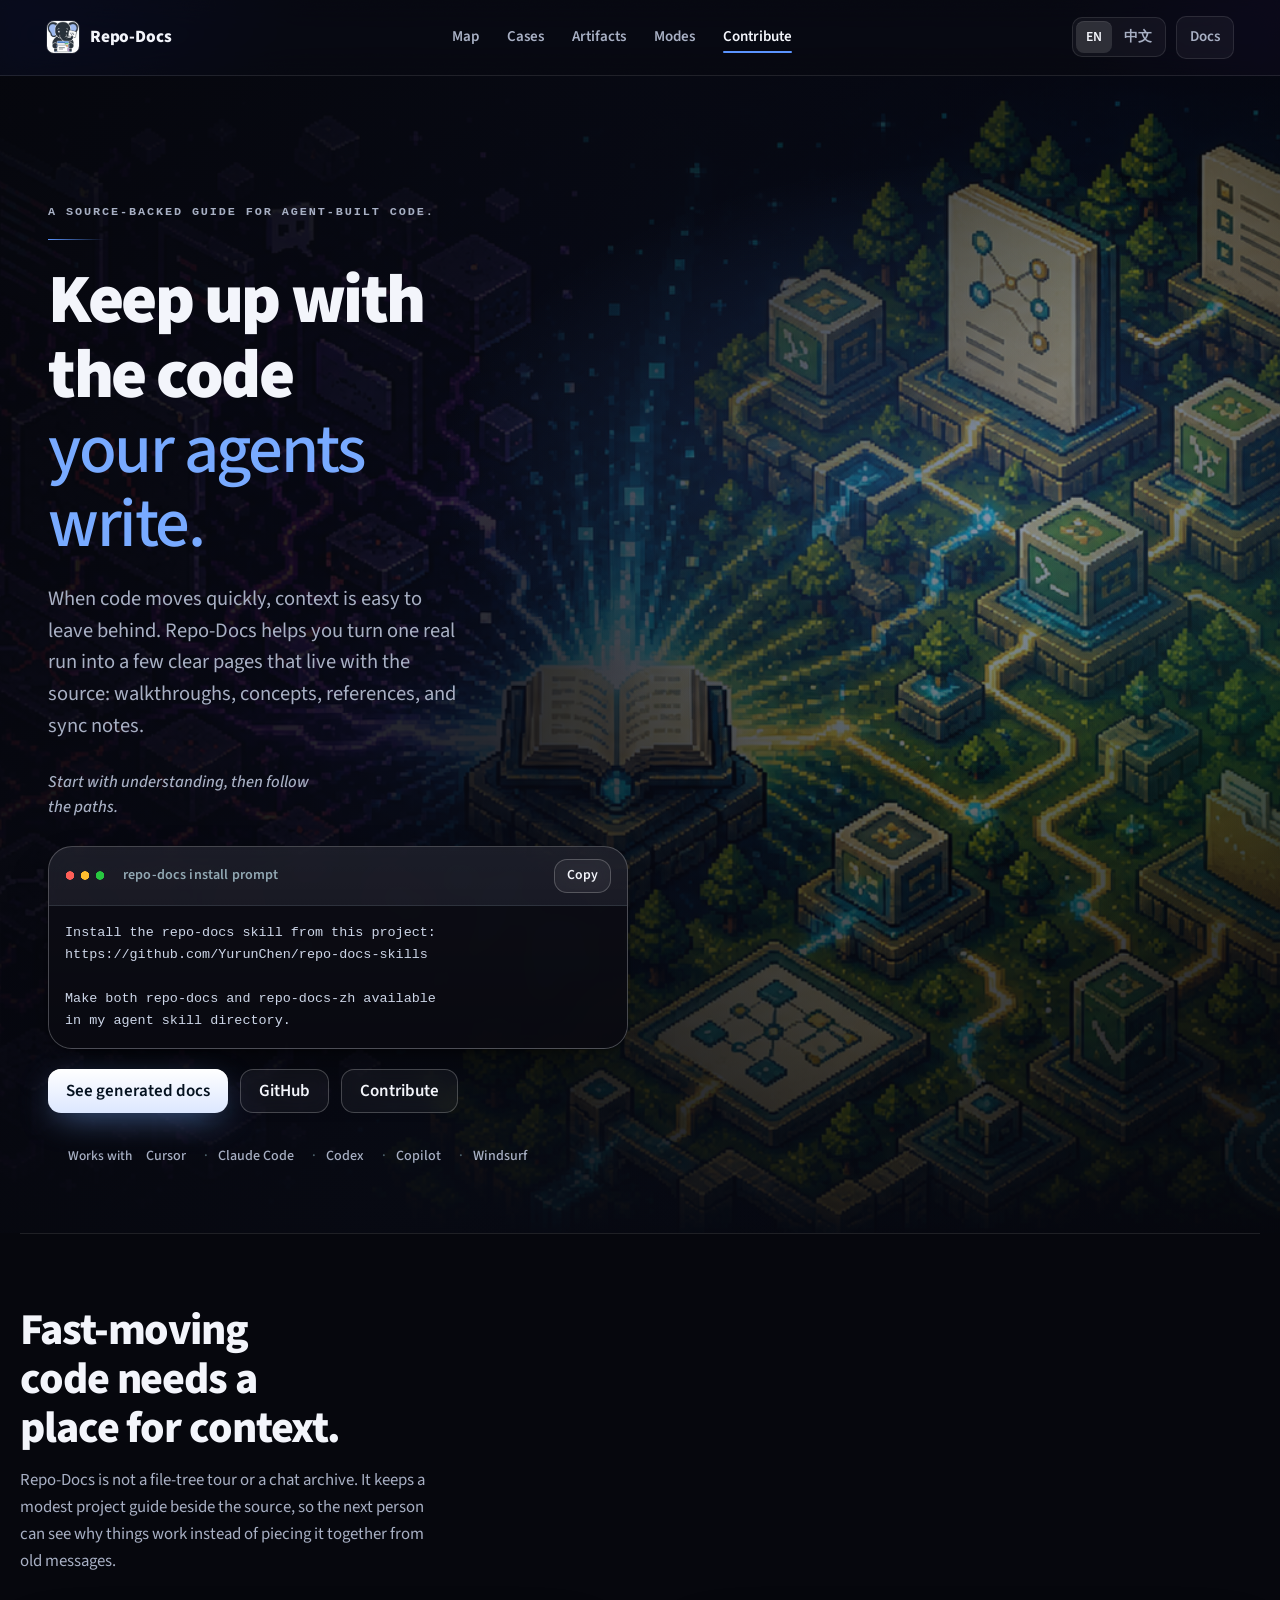
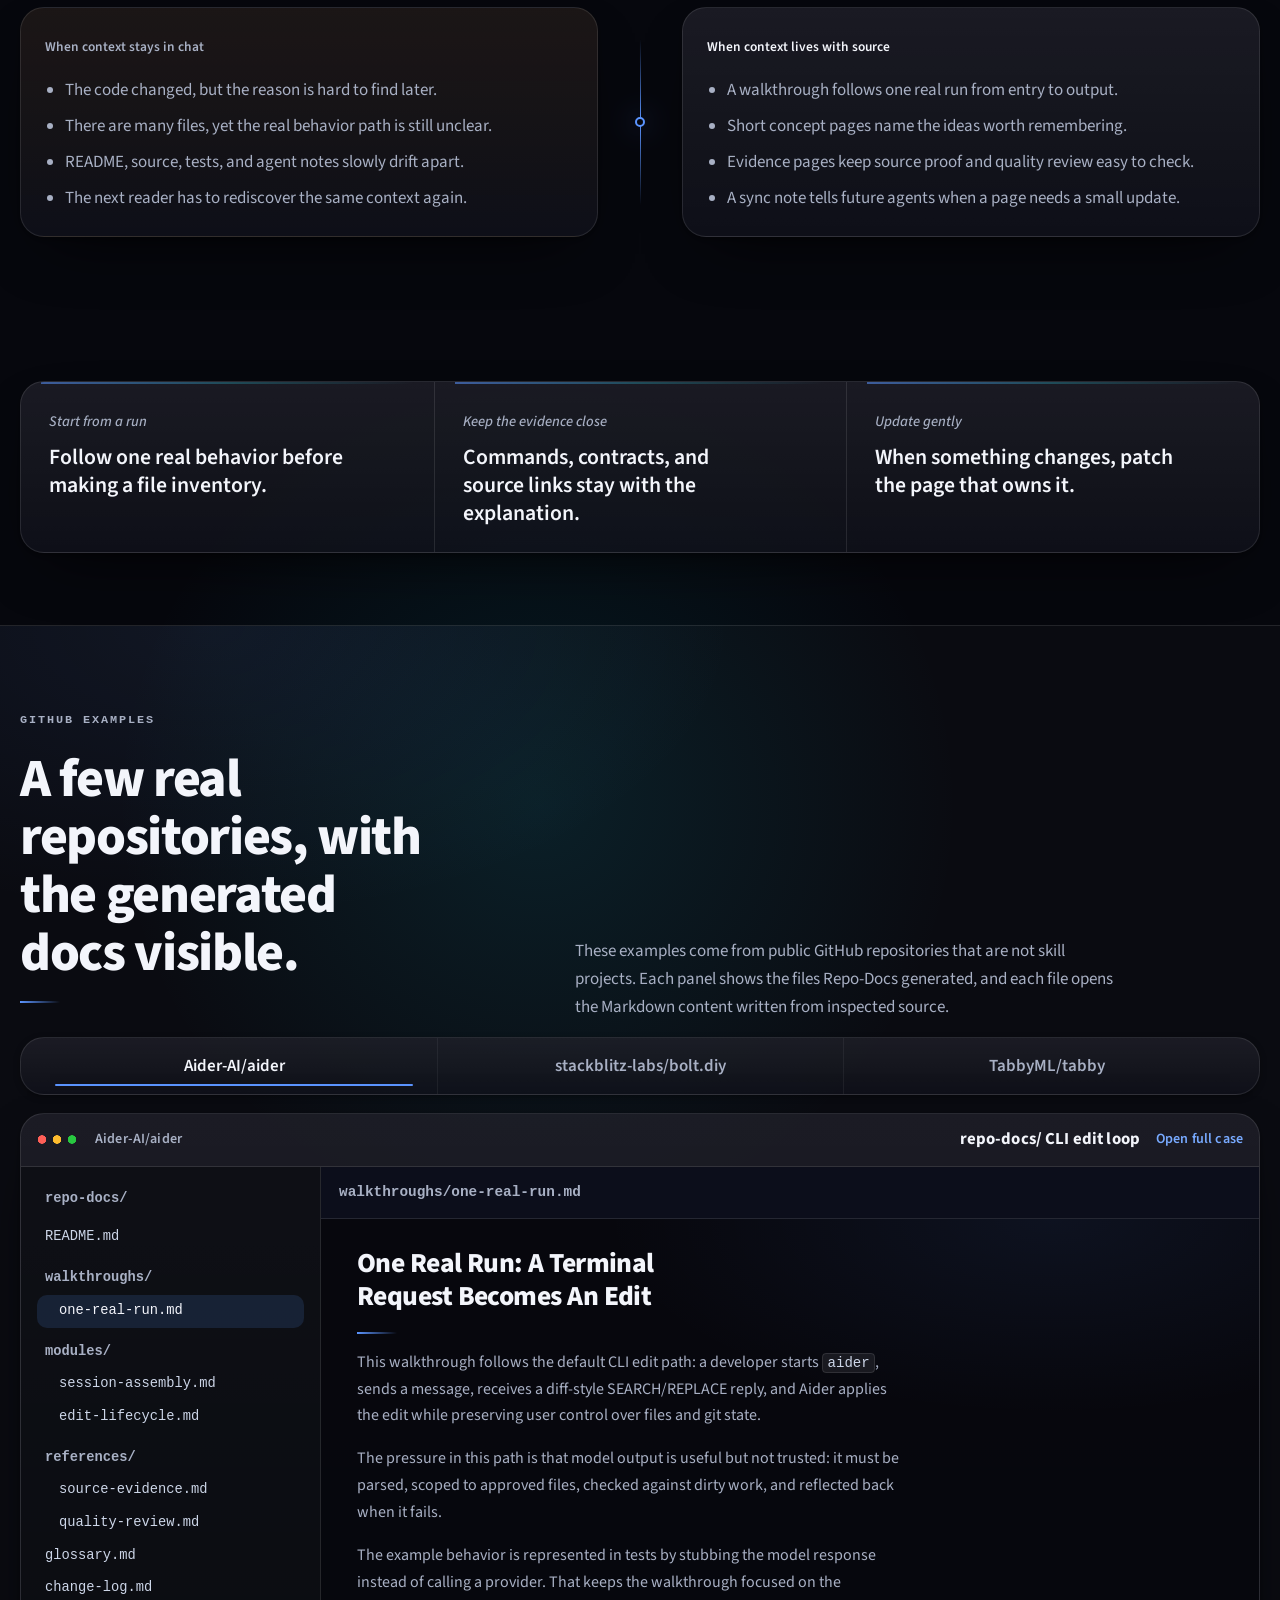
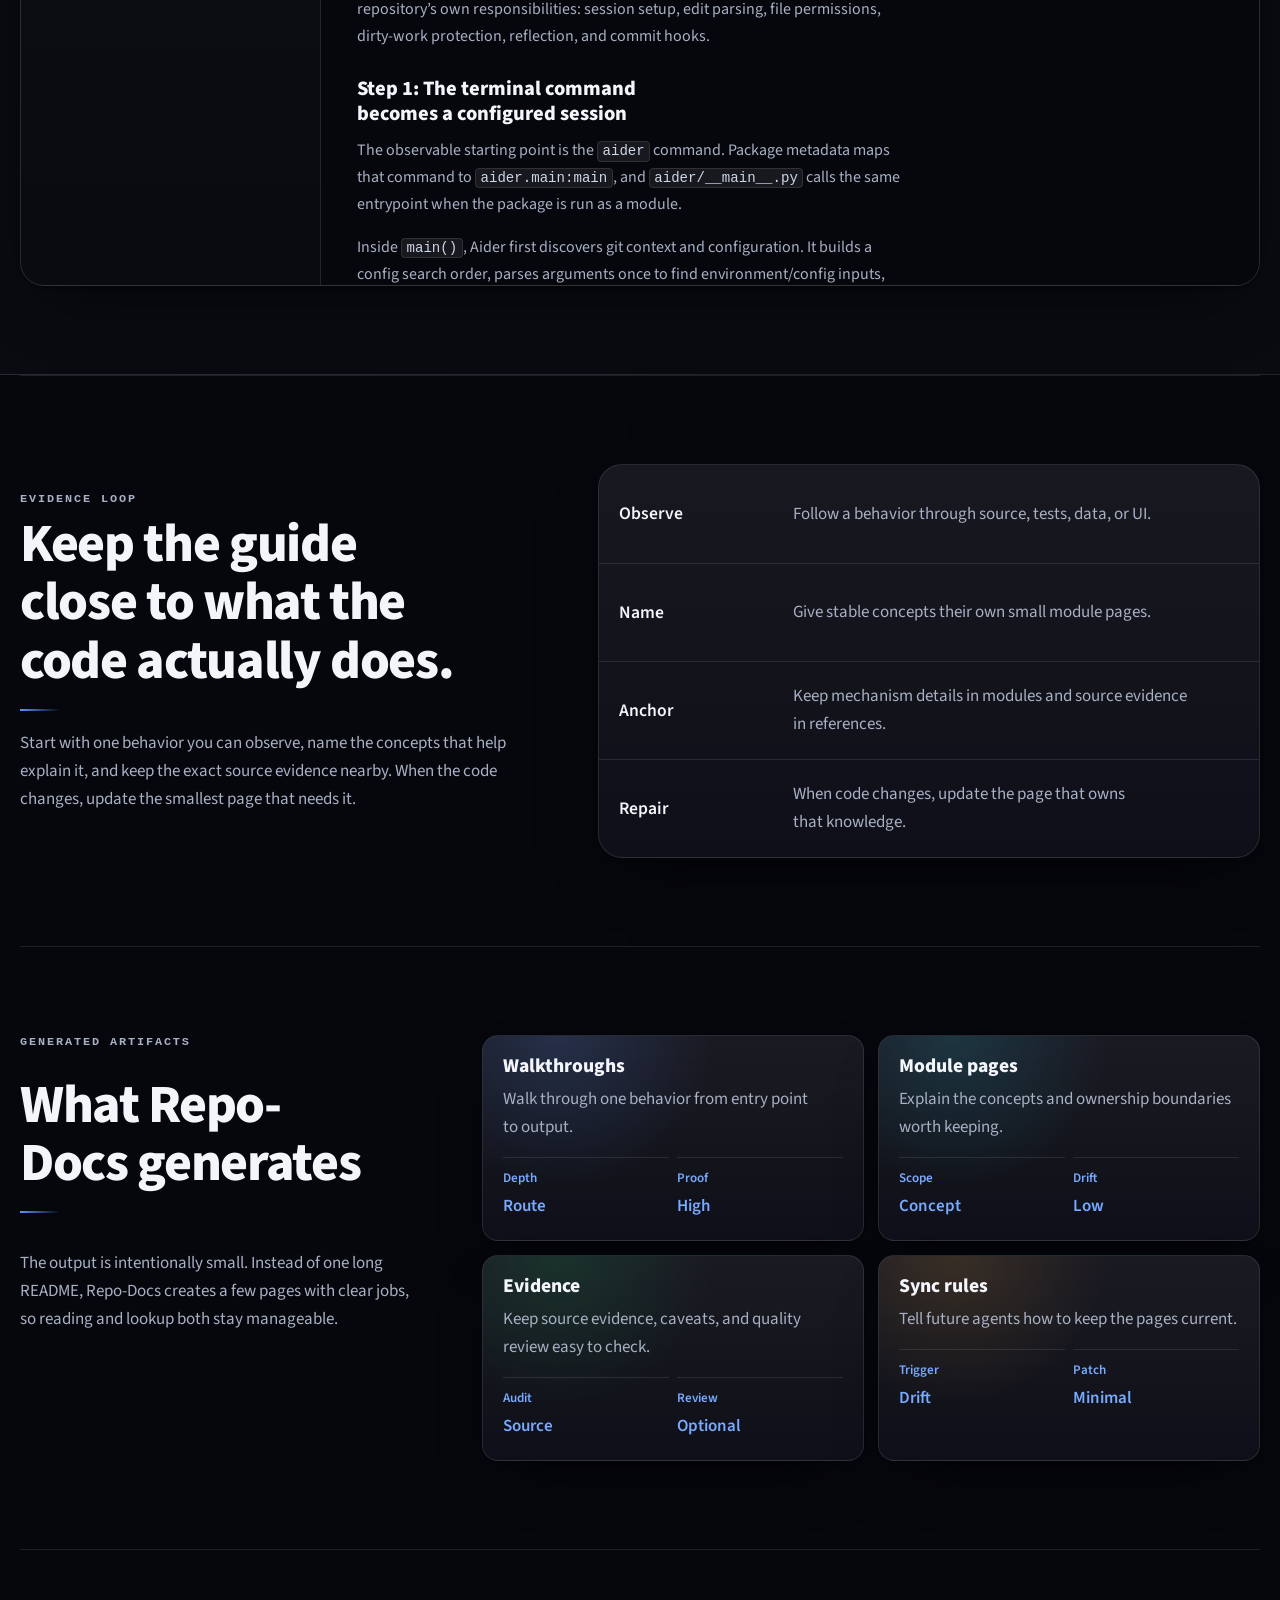
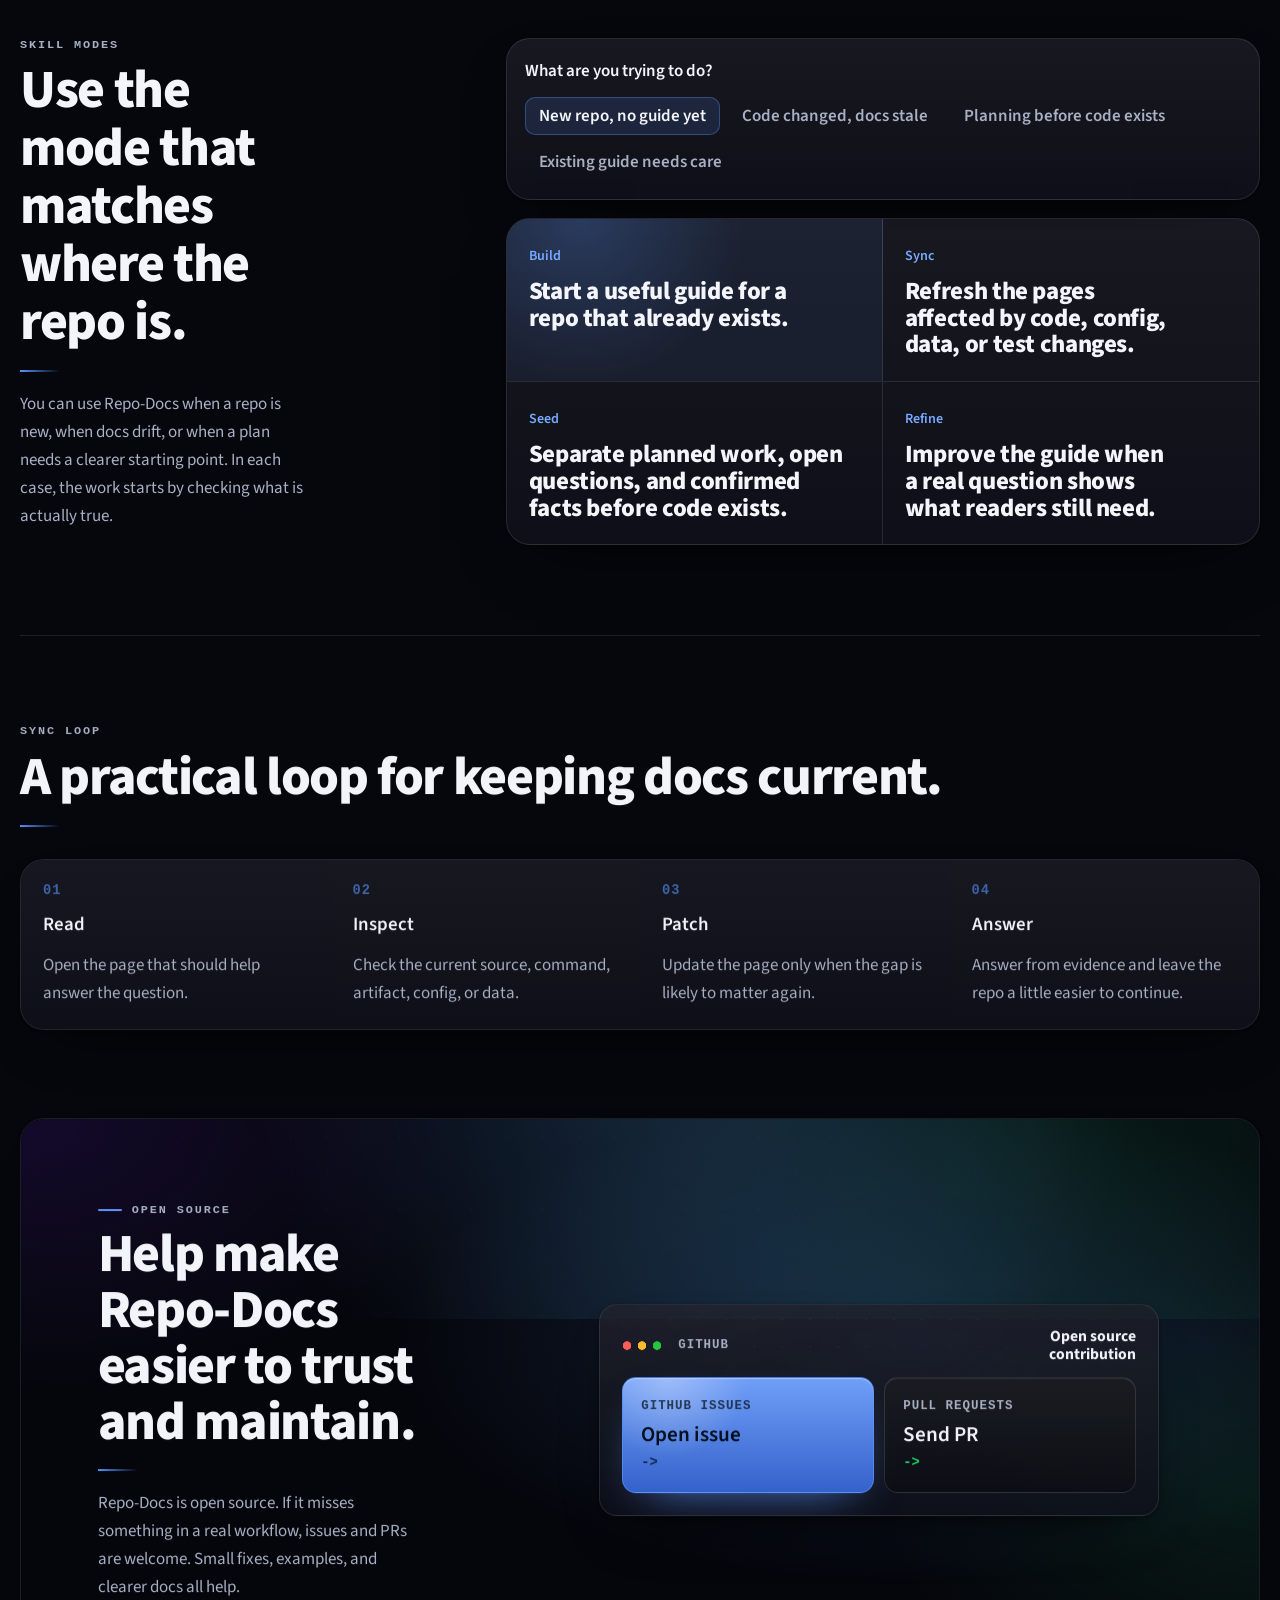
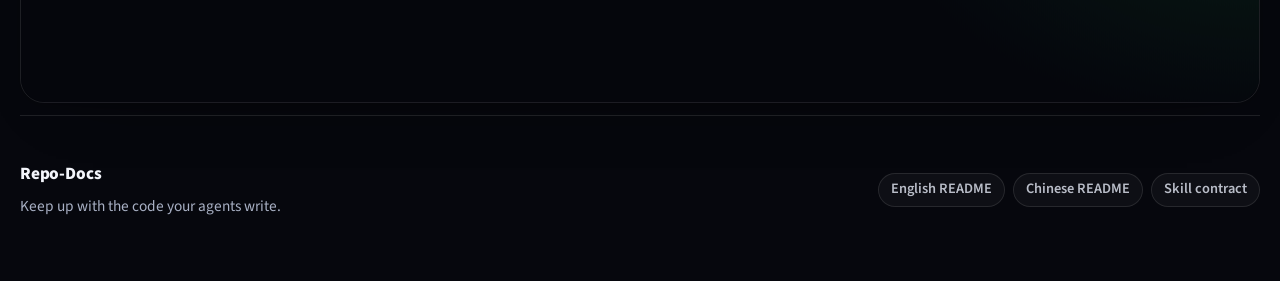
==== commit 6453de9c: "Refine repo-docs skill rules and evals" ====
--- a/docs/index.html
+++ b/docs/index.html
@@ -65,7 +65,7 @@
             <p class="hero-lead">
               When code moves quickly, context is easy to leave behind. Repo-Docs helps you turn one
               real run into a few clear pages that live with the source: walkthroughs, concepts,
-              references, and sync notes.
+              evidence, and sync notes.
             </p>
             <p class="hero-aside">Start with understanding, then follow the paths.</p>
 
@@ -129,7 +129,7 @@
             <ul>
               <li>A walkthrough follows one real run from entry to output.</li>
               <li>Short concept pages name the ideas worth remembering.</li>
-              <li>Reference pages keep commands, fields, schemas, and evidence easy to check.</li>
+              <li>Evidence pages keep source proof and quality review easy to check.</li>
               <li>A sync note tells future agents when a page needs a small update.</li>
             </ul>
           </article>
@@ -172,7 +172,7 @@
           <article class="case-repo-tree is-active" id="case-panel-aider" data-case-panel="aider" role="tabpanel" aria-labelledby="case-tab-aider">
             <div class="case-tree-head">
               <span>Aider-AI/aider</span>
-              <strong>repo-docs/ terminal edit run</strong>
+              <strong>repo-docs/ CLI edit loop</strong>
               <a href="case-studies/aider.md">Open full case</a>
             </div>
             <div class="case-tree-split">
@@ -181,19 +181,20 @@
                 <div class="tree-branch">
                   <button class="tree-node tree-file" type="button" data-file="case-studies/generated/aider/repo-docs/README.md" data-title="README.md">README.md</button>
                   <div class="tree-node tree-folder">walkthroughs/</div>
-                  <button class="tree-node tree-file tree-leaf is-active" type="button" data-file="case-studies/generated/aider/repo-docs/walkthroughs/terminal-edit-run.md" data-title="walkthroughs/terminal-edit-run.md" aria-current="true">terminal-edit-run.md</button>
+                  <button class="tree-node tree-file tree-leaf is-active" type="button" data-file="case-studies/generated/aider/repo-docs/walkthroughs/one-real-run.md" data-title="walkthroughs/one-real-run.md" aria-current="true">one-real-run.md</button>
                   <div class="tree-node tree-folder">modules/</div>
-                  <button class="tree-node tree-file tree-leaf" type="button" data-file="case-studies/generated/aider/repo-docs/modules/cli-session-model.md" data-title="modules/cli-session-model.md">cli-session-model.md</button>
-                  <button class="tree-node tree-file tree-leaf" type="button" data-file="case-studies/generated/aider/repo-docs/modules/git-safety.md" data-title="modules/git-safety.md">git-safety.md</button>
+                  <button class="tree-node tree-file tree-leaf" type="button" data-file="case-studies/generated/aider/repo-docs/modules/session-assembly.md" data-title="modules/session-assembly.md">session-assembly.md</button>
+                  <button class="tree-node tree-file tree-leaf" type="button" data-file="case-studies/generated/aider/repo-docs/modules/edit-lifecycle.md" data-title="modules/edit-lifecycle.md">edit-lifecycle.md</button>
                   <div class="tree-node tree-folder">references/</div>
                   <button class="tree-node tree-file tree-leaf" type="button" data-file="case-studies/generated/aider/repo-docs/references/source-evidence.md" data-title="references/source-evidence.md">source-evidence.md</button>
+                  <button class="tree-node tree-file tree-leaf" type="button" data-file="case-studies/generated/aider/repo-docs/references/quality-review.md" data-title="references/quality-review.md">quality-review.md</button>
                   <button class="tree-node tree-file" type="button" data-file="case-studies/generated/aider/repo-docs/glossary.md" data-title="glossary.md">glossary.md</button>
                   <button class="tree-node tree-file" type="button" data-file="case-studies/generated/aider/repo-docs/change-log.md" data-title="change-log.md">change-log.md</button>
                 </div>
               </div>
               <div class="case-file-preview" aria-live="polite">
-                <span>walkthroughs/terminal-edit-run.md</span>
-                <div class="case-file-content case-markdown-content">Loading generated file...</div>
+                <span>walkthroughs/one-real-run.md</span>
+                <div class="case-file-content case-markdown-content">Opening generated file...</div>
               </div>
             </div>
           </article>
@@ -210,18 +211,20 @@
                 <div class="tree-branch">
                   <button class="tree-node tree-file" type="button" data-file="case-studies/generated/bolt-diy/repo-docs/README.md" data-title="README.md">README.md</button>
                   <div class="tree-node tree-folder">walkthroughs/</div>
-                  <button class="tree-node tree-file tree-leaf is-active" type="button" data-file="case-studies/generated/bolt-diy/repo-docs/walkthroughs/chat-to-stream.md" data-title="walkthroughs/chat-to-stream.md" aria-current="true">chat-to-stream.md</button>
+                  <button class="tree-node tree-file tree-leaf is-active" type="button" data-file="case-studies/generated/bolt-diy/repo-docs/walkthroughs/one-real-run.md" data-title="walkthroughs/one-real-run.md" aria-current="true">one-real-run.md</button>
                   <div class="tree-node tree-folder">modules/</div>
-                  <button class="tree-node tree-file tree-leaf" type="button" data-file="case-studies/generated/bolt-diy/repo-docs/modules/context-buffer.md" data-title="modules/context-buffer.md">context-buffer.md</button>
-                  <button class="tree-node tree-file tree-leaf" type="button" data-file="case-studies/generated/bolt-diy/repo-docs/modules/mcp-tool-loop.md" data-title="modules/mcp-tool-loop.md">mcp-tool-loop.md</button>
+                  <button class="tree-node tree-file tree-leaf" type="button" data-file="case-studies/generated/bolt-diy/repo-docs/modules/chat-stream.md" data-title="modules/chat-stream.md">chat-stream.md</button>
+                  <button class="tree-node tree-file tree-leaf" type="button" data-file="case-studies/generated/bolt-diy/repo-docs/modules/provider-model-selection.md" data-title="modules/provider-model-selection.md">provider-model-selection.md</button>
+                  <button class="tree-node tree-file tree-leaf" type="button" data-file="case-studies/generated/bolt-diy/repo-docs/modules/chat-api-contract.md" data-title="modules/chat-api-contract.md">chat-api-contract.md</button>
                   <div class="tree-node tree-folder">references/</div>
                   <button class="tree-node tree-file tree-leaf" type="button" data-file="case-studies/generated/bolt-diy/repo-docs/references/source-evidence.md" data-title="references/source-evidence.md">source-evidence.md</button>
+                  <button class="tree-node tree-file tree-leaf" type="button" data-file="case-studies/generated/bolt-diy/repo-docs/references/quality-review.md" data-title="references/quality-review.md">quality-review.md</button>
                   <button class="tree-node tree-file" type="button" data-file="case-studies/generated/bolt-diy/repo-docs/glossary.md" data-title="glossary.md">glossary.md</button>
                   <button class="tree-node tree-file" type="button" data-file="case-studies/generated/bolt-diy/repo-docs/change-log.md" data-title="change-log.md">change-log.md</button>
                 </div>
               </div>
               <div class="case-file-preview" aria-live="polite">
-                <span>walkthroughs/chat-to-stream.md</span>
+                <span>walkthroughs/one-real-run.md</span>
                 <div class="case-file-content case-markdown-content">Loading generated file...</div>
               </div>
             </div>
@@ -239,18 +242,20 @@
                 <div class="tree-branch">
                   <button class="tree-node tree-file" type="button" data-file="case-studies/generated/tabby/repo-docs/README.md" data-title="README.md">README.md</button>
                   <div class="tree-node tree-folder">walkthroughs/</div>
-                  <button class="tree-node tree-file tree-leaf is-active" type="button" data-file="case-studies/generated/tabby/repo-docs/walkthroughs/completion-request.md" data-title="walkthroughs/completion-request.md" aria-current="true">completion-request.md</button>
+                  <button class="tree-node tree-file tree-leaf is-active" type="button" data-file="case-studies/generated/tabby/repo-docs/walkthroughs/one-real-run.md" data-title="walkthroughs/one-real-run.md" aria-current="true">one-real-run.md</button>
                   <div class="tree-node tree-folder">modules/</div>
-                  <button class="tree-node tree-file tree-leaf" type="button" data-file="case-studies/generated/tabby/repo-docs/modules/completion-service.md" data-title="modules/completion-service.md">completion-service.md</button>
-                  <button class="tree-node tree-file tree-leaf" type="button" data-file="case-studies/generated/tabby/repo-docs/modules/retrieval-snippets.md" data-title="modules/retrieval-snippets.md">retrieval-snippets.md</button>
+                  <button class="tree-node tree-file tree-leaf" type="button" data-file="case-studies/generated/tabby/repo-docs/modules/completion-pipeline.md" data-title="modules/completion-pipeline.md">completion-pipeline.md</button>
+                  <button class="tree-node tree-file tree-leaf" type="button" data-file="case-studies/generated/tabby/repo-docs/modules/retrieval-context.md" data-title="modules/retrieval-context.md">retrieval-context.md</button>
+                  <button class="tree-node tree-file tree-leaf" type="button" data-file="case-studies/generated/tabby/repo-docs/modules/completion-contract.md" data-title="modules/completion-contract.md">completion-contract.md</button>
                   <div class="tree-node tree-folder">references/</div>
                   <button class="tree-node tree-file tree-leaf" type="button" data-file="case-studies/generated/tabby/repo-docs/references/source-evidence.md" data-title="references/source-evidence.md">source-evidence.md</button>
+                  <button class="tree-node tree-file tree-leaf" type="button" data-file="case-studies/generated/tabby/repo-docs/references/quality-review.md" data-title="references/quality-review.md">quality-review.md</button>
                   <button class="tree-node tree-file" type="button" data-file="case-studies/generated/tabby/repo-docs/glossary.md" data-title="glossary.md">glossary.md</button>
                   <button class="tree-node tree-file" type="button" data-file="case-studies/generated/tabby/repo-docs/change-log.md" data-title="change-log.md">change-log.md</button>
                 </div>
               </div>
               <div class="case-file-preview" aria-live="polite">
-                <span>walkthroughs/completion-request.md</span>
+                <span>walkthroughs/one-real-run.md</span>
                 <div class="case-file-content case-markdown-content">Loading generated file...</div>
               </div>
             </div>
@@ -280,7 +285,7 @@
           </div>
           <div class="ledger-row" data-step="anchor" tabindex="0">
             <strong>Anchor</strong>
-            <span>Keep exact lookup details in references with source evidence.</span>
+            <span>Keep mechanism details in modules and source evidence in references.</span>
           </div>
           <div class="ledger-row" data-step="repair" tabindex="0">
             <strong>Repair</strong>
@@ -320,11 +325,11 @@
             </article>
             <article class="inventory-card">
               <div class="inventory-meta">
-                <h3>References</h3>
-                <p>Keep commands, schemas, fields, and exact links easy to check.</p>
+                <h3>Evidence</h3>
+                <p>Keep source evidence, caveats, and quality review easy to check.</p>
                 <dl class="inventory-stats">
-                  <div><dt>Lookup</dt><dd>Exact</dd></div>
-                  <div><dt>Links</dt><dd>Source</dd></div>
+                  <div><dt>Audit</dt><dd>Source</dd></div>
+                  <div><dt>Review</dt><dd>Optional</dd></div>
                 </dl>
               </div>
             </article>
@@ -442,11 +447,11 @@
       <nav class="footer-links" aria-label="Footer">
         <a href="README.md">English README</a>
         <a href="README_CN.md">中文 README</a>
-        <a href="SKILL.md">Skill contract</a>
+        <a href="../skills/repo-docs/SKILL.md">Skill contract</a>
       </nav>
     </footer>
 
     <script src="assets/gsap.min.js"></script>
-    <script src="assets/site.js?v=20260628-copy-warm1"></script>
+    <script src="assets/site.js?v=20260629-aider-demo1"></script>
   </body>
 </html>
